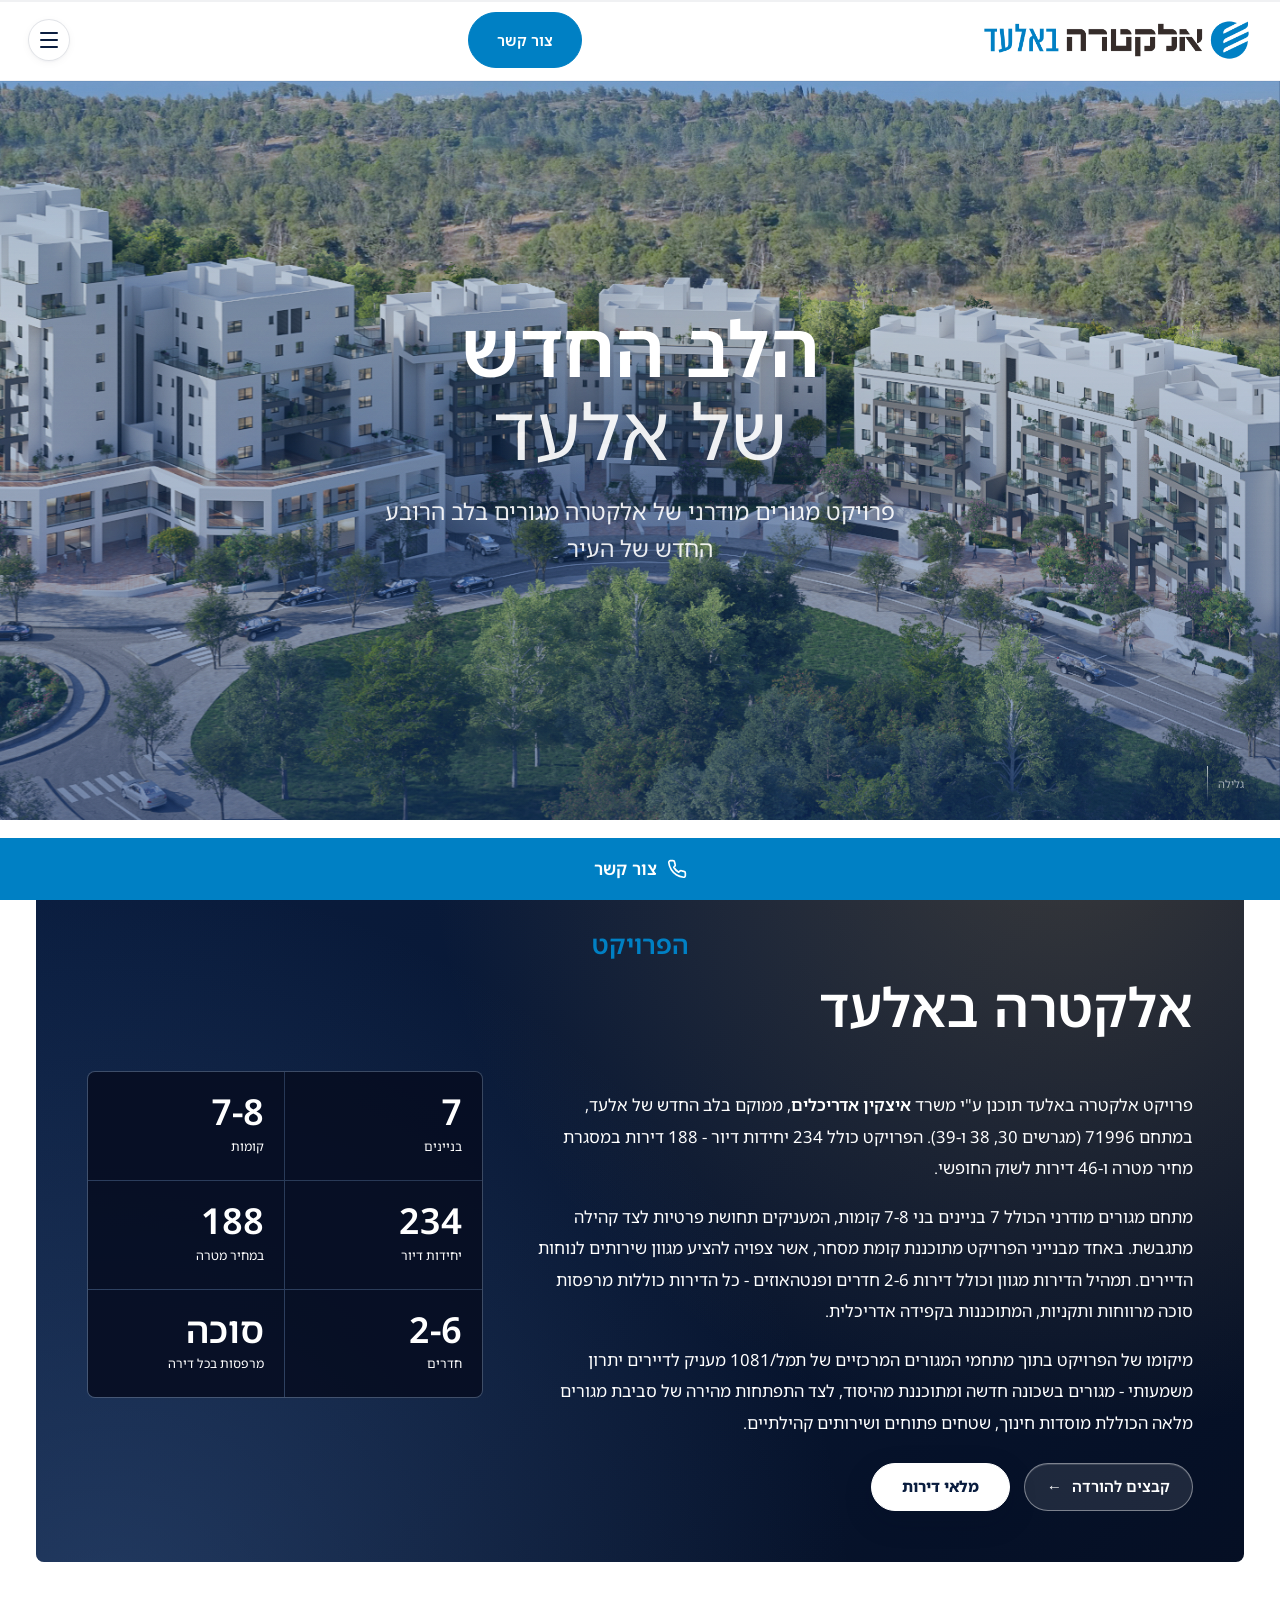
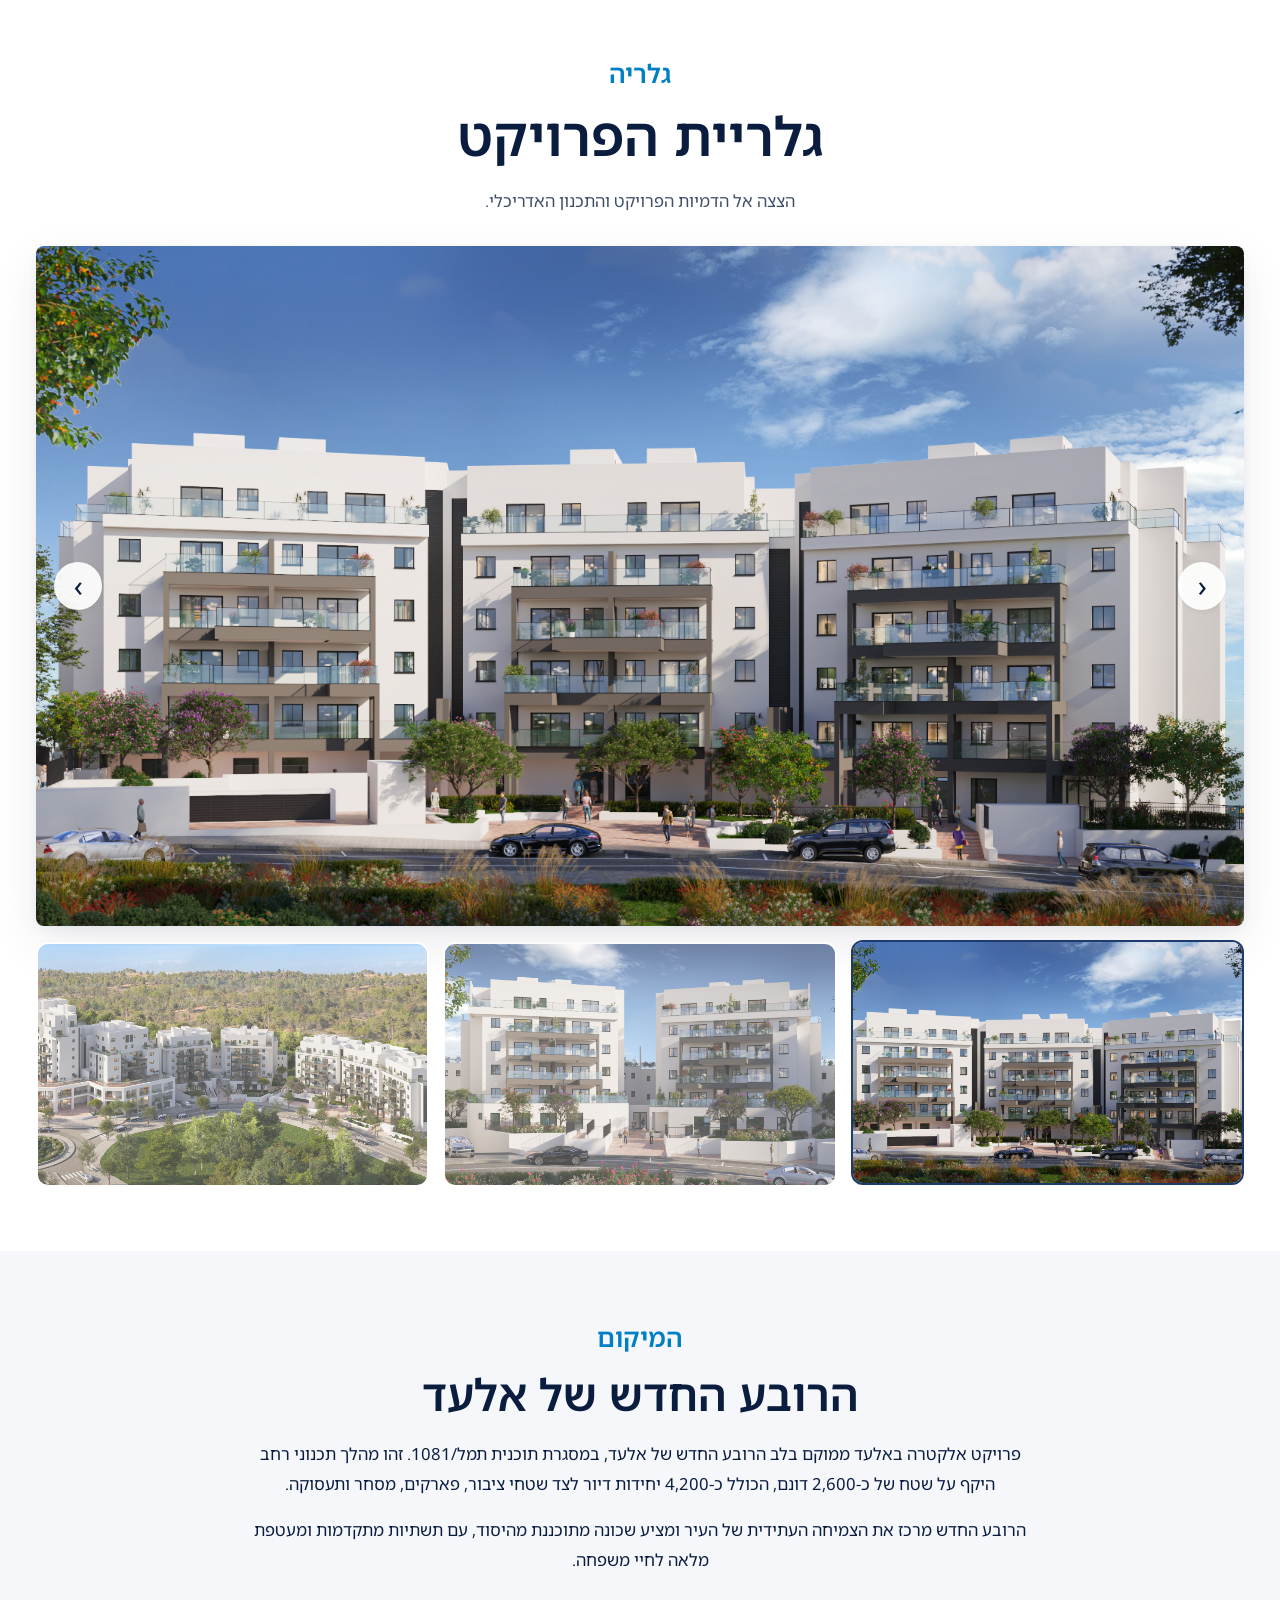
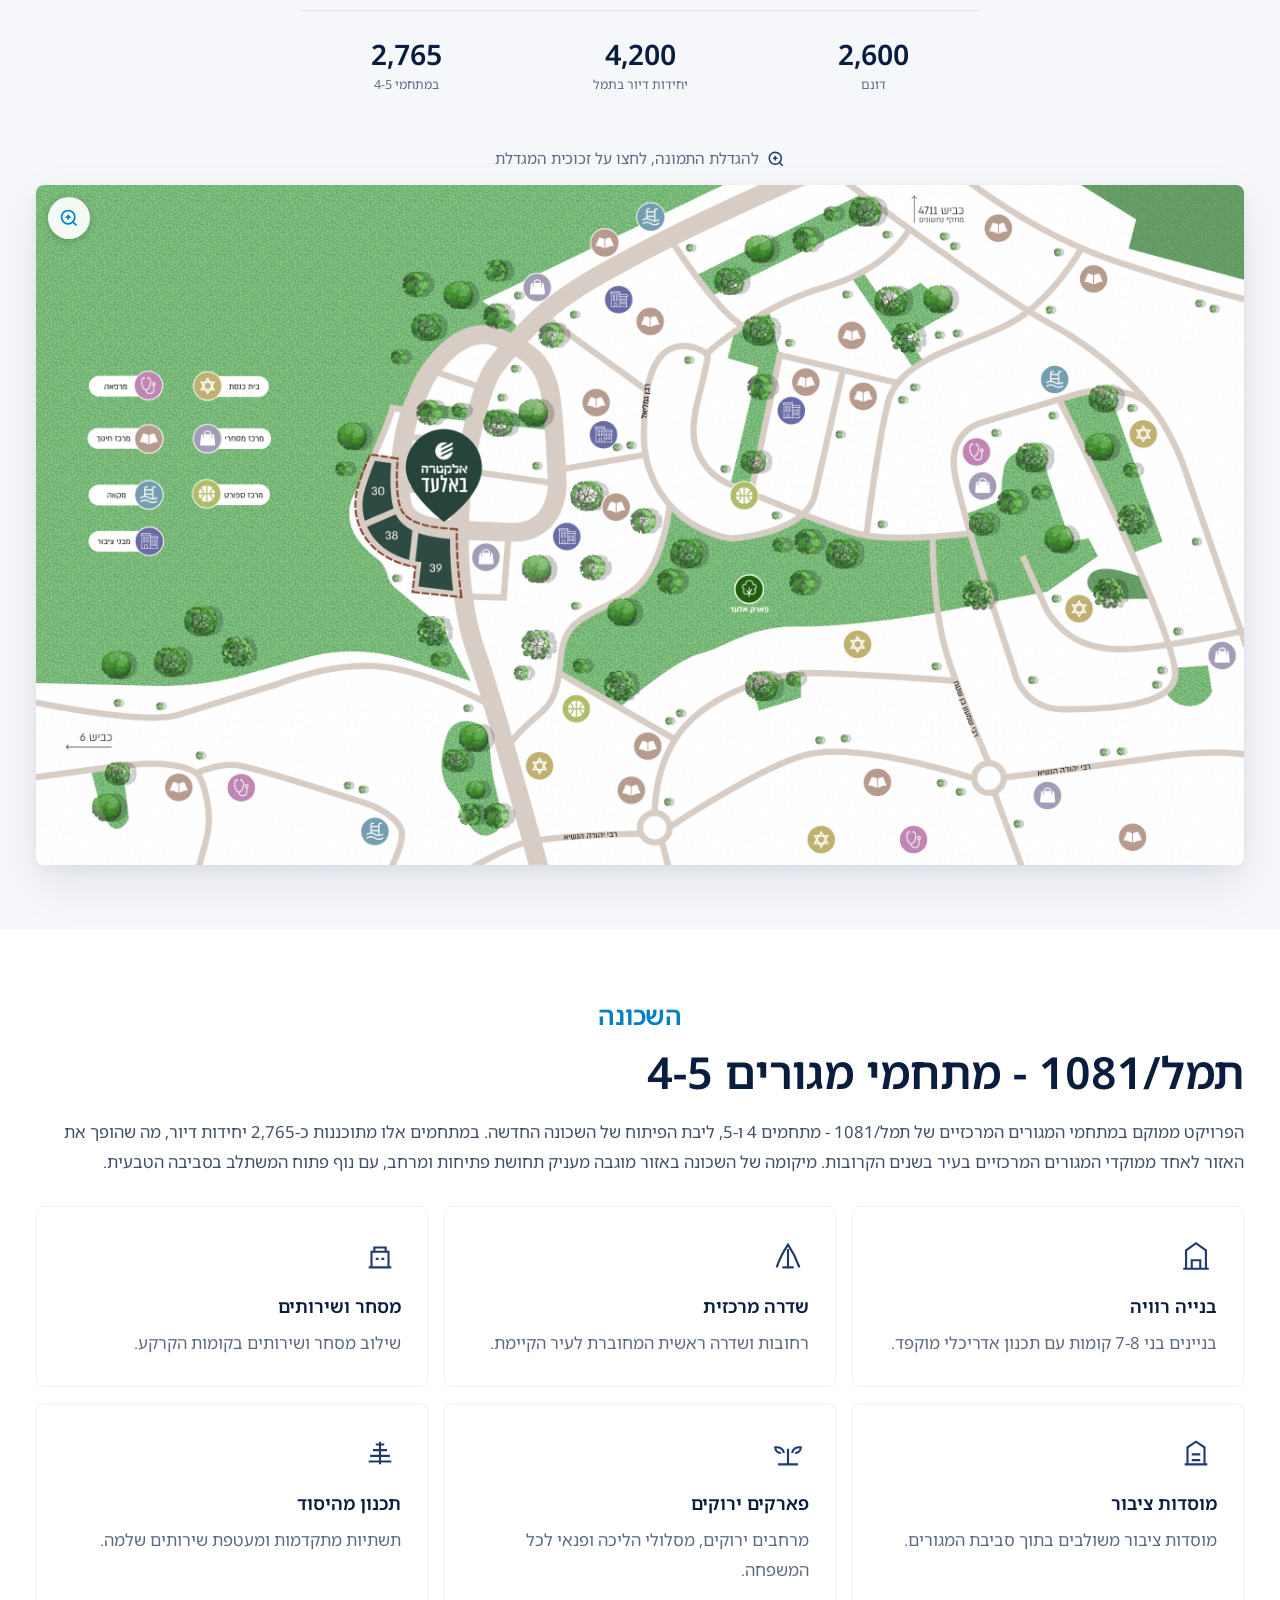
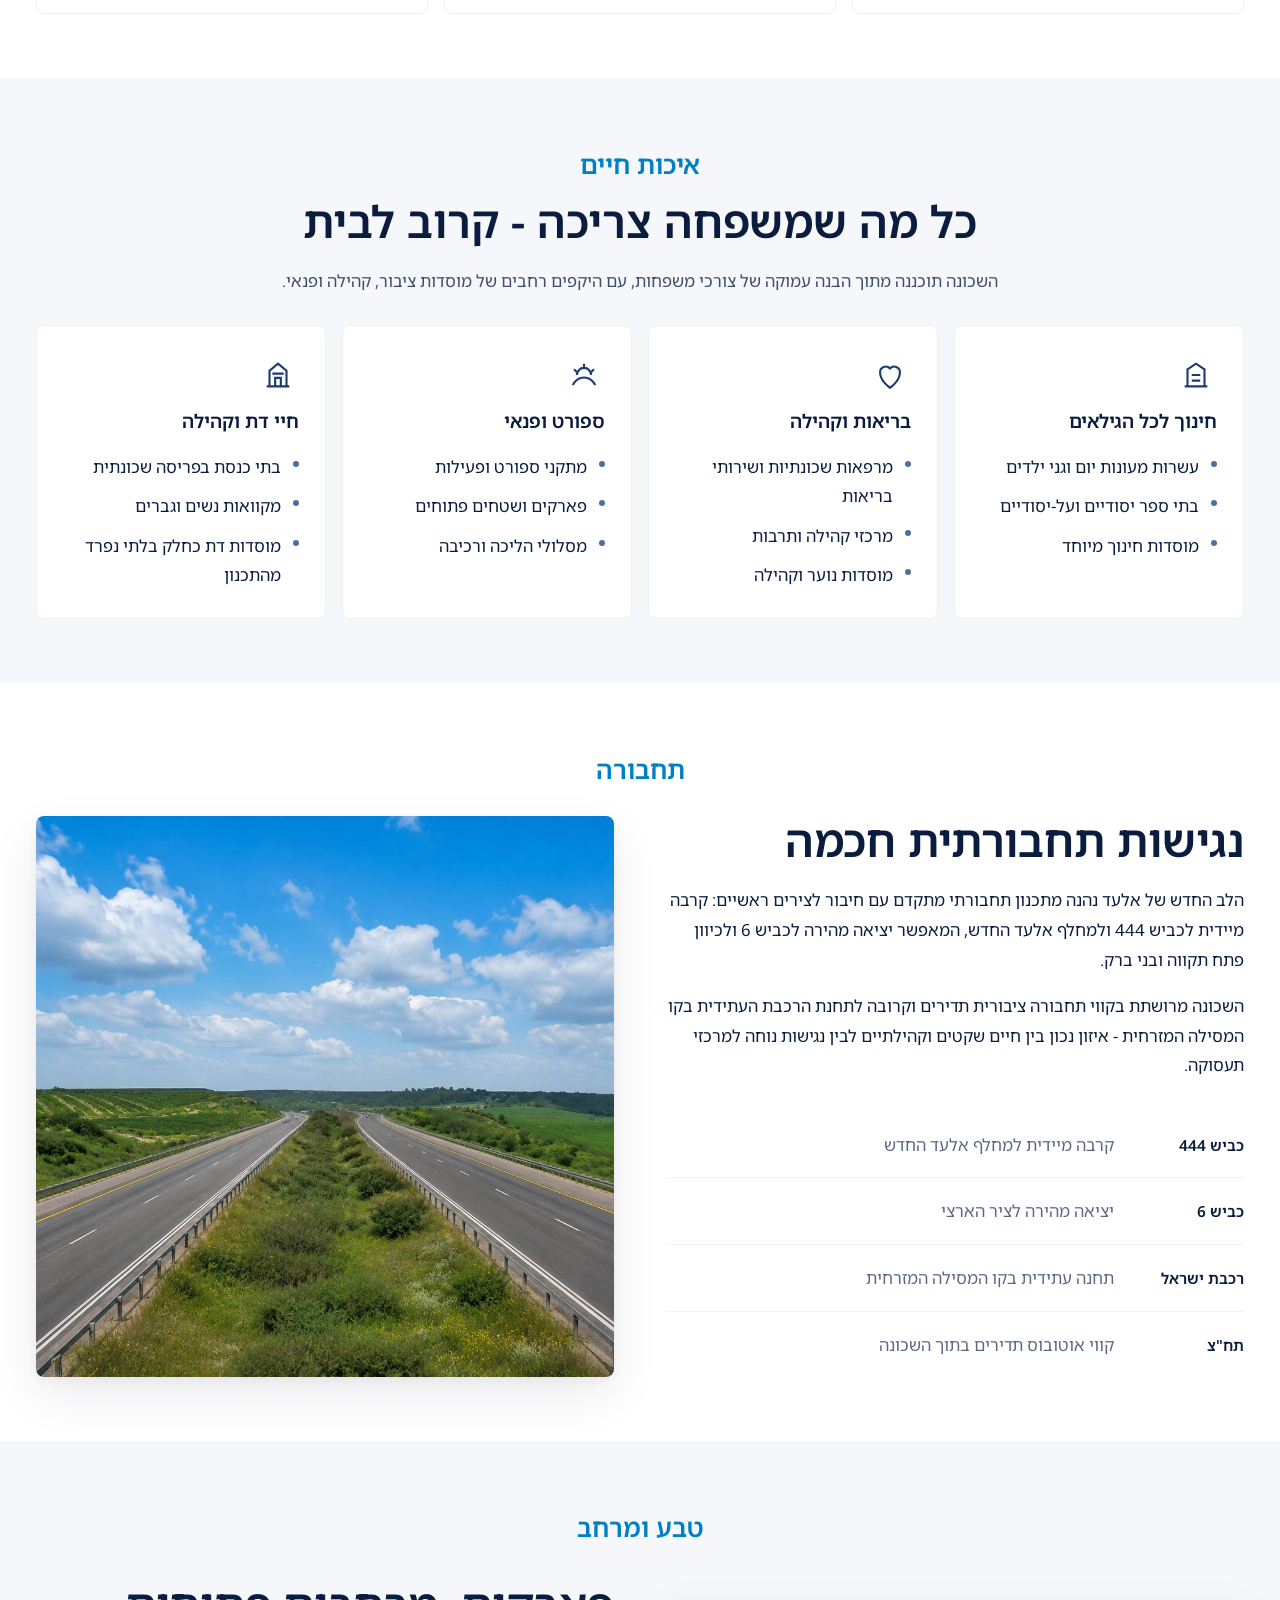
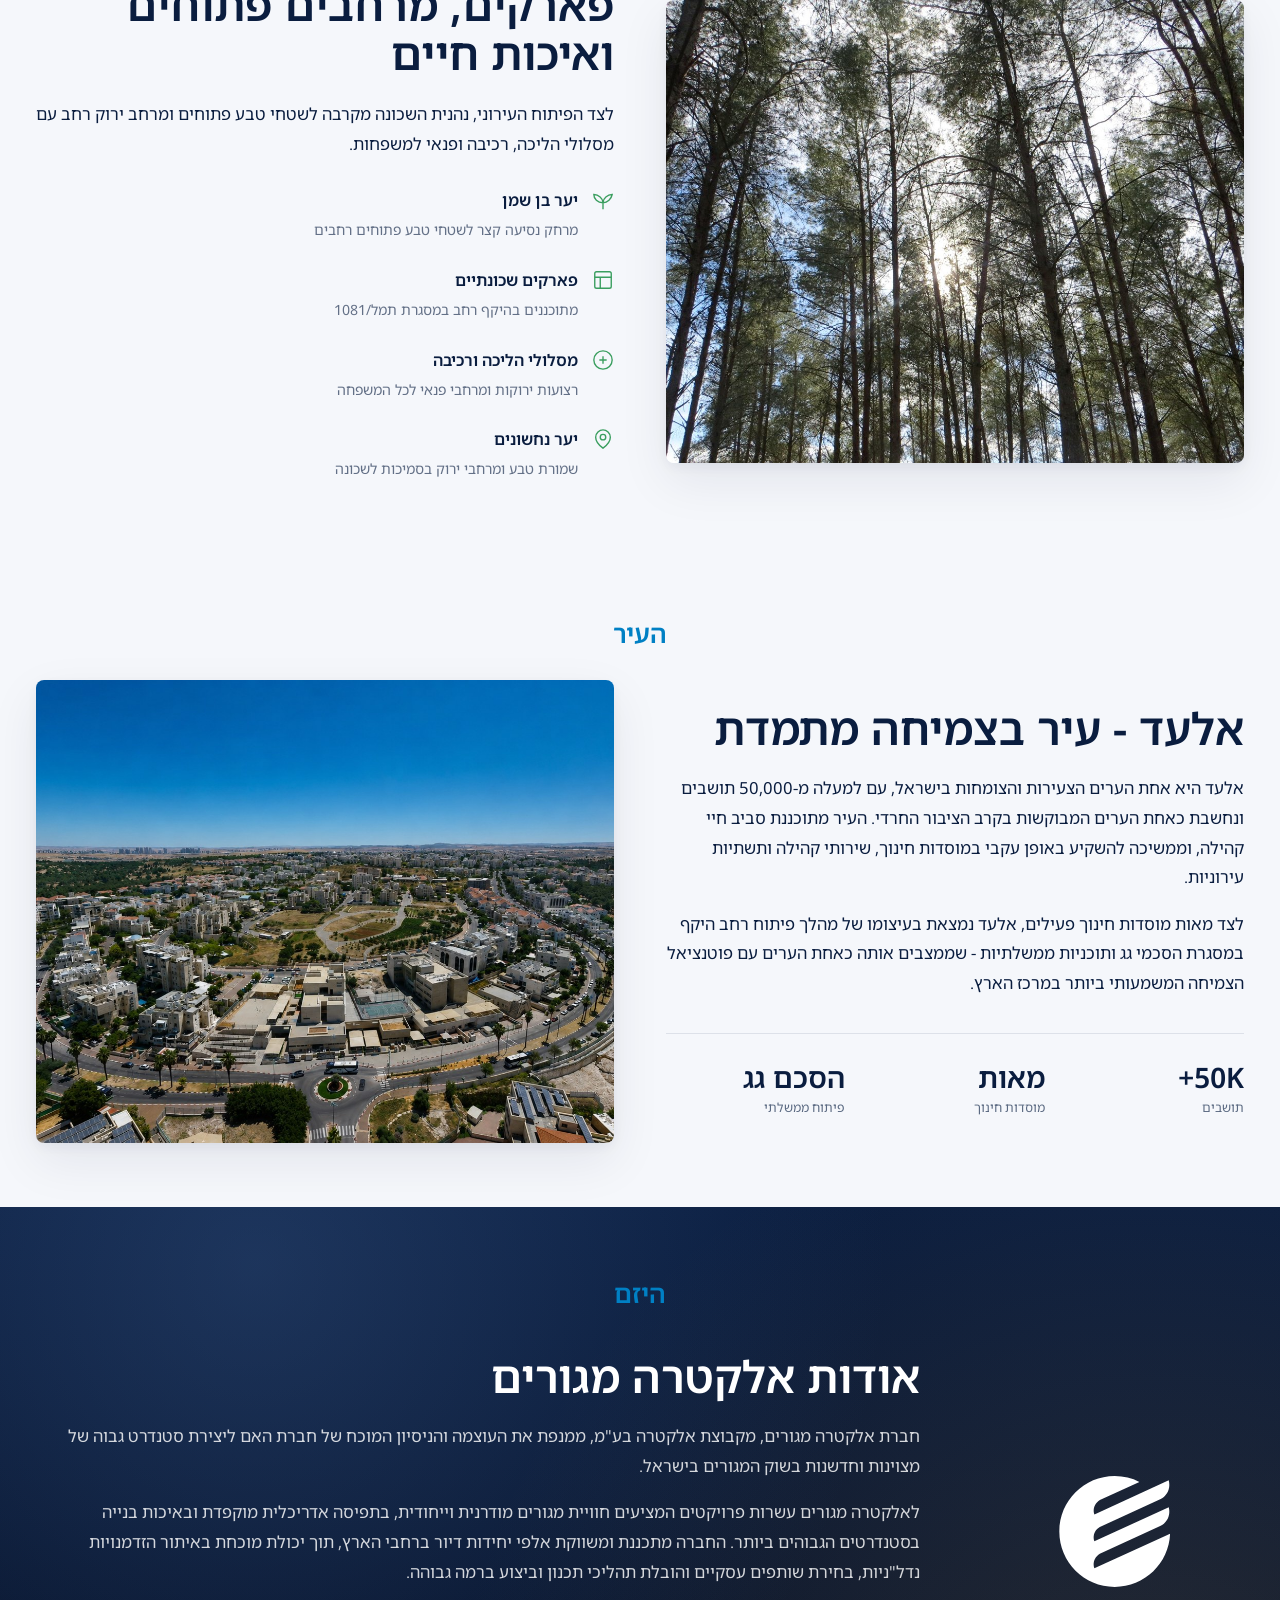
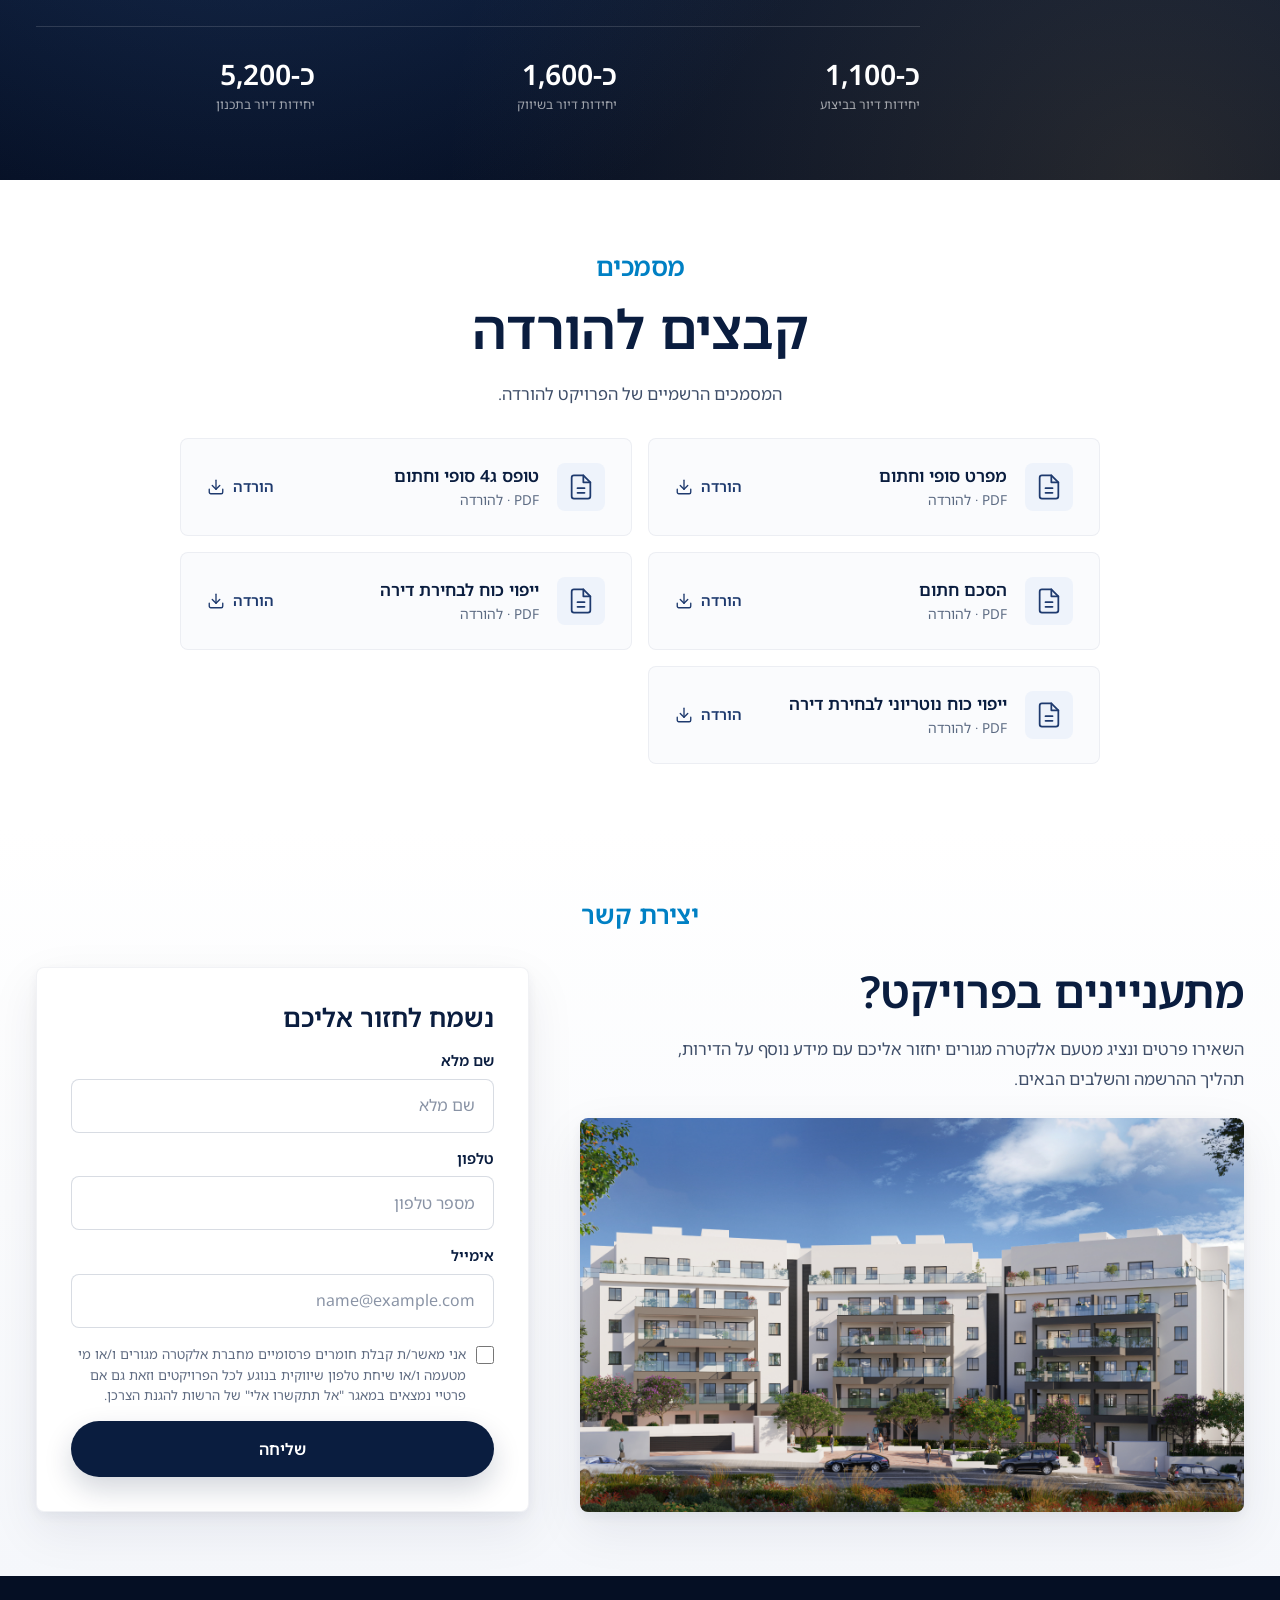
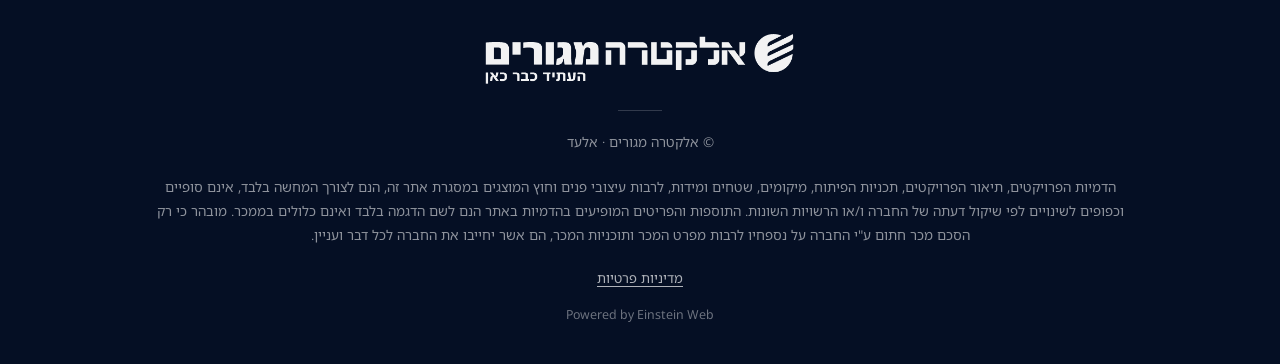
==== wwwroot/index.html @ a617d83d "Wire up contact form to Formspree Submit the contact form via Formspree (AJAX) so visitors stay on t" ====
<!DOCTYPE html>
<html lang="he" dir="rtl">
<head>
  <meta charset="UTF-8">
  <meta name="viewport" content="width=device-width, initial-scale=1.0">
  <title>אלקטרה מגורים · אלעד - הלב החדש של אלעד</title>
  <meta name="description" content="פרויקט אלקטרה מגורים בלב ההתרחבות החדשה של אלעד - מתחמי מגורים 4-5 בתמל/1081. 234 יחידות דיור, מהן 188 במחיר מטרה.">
  <meta name="theme-color" content="#0a1d3f">

  <link rel="icon" type="image/svg+xml" href="assets/logo/electra-favicon.svg">
  <link rel="apple-touch-icon" href="assets/logo/electra-favicon.svg">

  <link rel="preconnect" href="https://fonts.googleapis.com">
  <link rel="preconnect" href="https://fonts.gstatic.com" crossorigin>
  <link href="https://fonts.googleapis.com/css2?family=Noto+Sans+Hebrew:wght@400;600&display=swap" rel="stylesheet">

  <link rel="stylesheet" href="assets/css/style.css">

  <link rel="preload" as="image" href="assets/gallery/elad-view-03.jpg">
  <link rel="preload" as="image" href="assets/gallery/elad-view-02.jpg">
</head>
<body>

  <!-- Top progress bar -->
  <div class="scroll-progress" aria-hidden="true"><span></span></div>

  <!-- Header -->
  <header class="site-header">
    <a href="#top" class="mobile-project-logo-direct" aria-label="אלקטרה באלעד">
      <img src="assets/logo/electra-elad-logo-horizontal.png" alt="אלקטרה באלעד">
    </a>
    <div class="site-header__inner">
      <a href="#top" class="site-header__logo site-header__logo--project" aria-label="אלקטרה באלעד">
        <img src="assets/logo/electra-elad-logo-horizontal.png" alt="אלקטרה באלעד">
      </a>
      <nav class="site-nav" aria-label="ראשי">
        <a href="#project">הפרויקט</a>
        <a href="#gallery">גלריה</a>
        <a href="#location">המיקום</a>
        <a href="#neighborhood">השכונה</a>
        <a href="#family">איכות חיים</a>
        <a href="#transport">נגישות</a>
        <a href="#parks">פארקים</a>
        <a href="#city">העיר</a>
        <a href="#developer">היזם</a>
        <a href="#downloads">קבצים להורדה</a>
      </nav>
      <div class="site-header__actions">
        <a href="#contact" class="site-header__cta btn btn--outline"><span>צור קשר</span></a>
      </div>
      <button class="mobile-nav-toggle" type="button" aria-label="פתיחת תפריט" aria-controls="mobile-nav" aria-expanded="false">
        <span></span>
        <span></span>
        <span></span>
      </button>
    </div>
    <div class="mobile-nav" id="mobile-nav" aria-hidden="true">
      <nav class="mobile-nav__links" aria-label="תפריט מובייל">
        <a href="#project">הפרויקט</a>
        <a href="#gallery">גלריה</a>
        <a href="#location">המיקום</a>
        <a href="#neighborhood">השכונה</a>
        <a href="#family">איכות חיים</a>
        <a href="#transport">נגישות</a>
        <a href="#parks">פארקים</a>
        <a href="#city">העיר</a>
        <a href="#developer">היזם</a>
        <a href="#downloads">קבצים להורדה</a>
      </nav>
    </div>
  </header>

  <!-- Hero -->
  <section class="hero" id="top">
    <div class="hero__slides">
      <div class="hero__slide is-active"><img src="assets/gallery/elad-view-03.jpg" alt="" fetchpriority="high"></div>
    </div>
    <div class="hero__overlay"></div>
    <div class="hero__grain" aria-hidden="true"></div>

    <div class="hero__inner">
      <div class="hero__panel">
        <h1 class="hero__title">
          <span class="hero__title-line">הלב החדש</span>
          <span class="hero__title-line hero__title-line--accent">של אלעד</span>
        </h1>
        <p class="hero__lede">פרויקט מגורים מודרני של אלקטרה מגורים בלב הרובע החדש של העיר</p>
      </div>
    </div>

    <a href="#project" class="hero__scroll" aria-label="גלילה"><span>גלילה</span></a>
  </section>

  <!-- THE PROJECT (lead with the project) -->
  <section class="section section--project" id="project">
    <div class="container">
      <div class="featured reveal">
        <div class="featured__bg" aria-hidden="true"></div>
        <div class="featured__head">
          <span class="eyebrow eyebrow--light">הפרויקט</span>
          <h2 class="heading heading--display">אלקטרה באלעד</h2>
        </div>
        <div class="featured__grid">
          <div class="featured__copy">
            <p class="body-text body-text--lede">פרויקט אלקטרה באלעד תוכנן ע"י משרד <em>איצקין אדריכלים</em>, ממוקם בלב החדש של אלעד, במתחם 71996 (מגרשים 30, 38 ו-39). הפרויקט כולל 234 יחידות דיור - 188 דירות במסגרת מחיר מטרה ו-46 דירות לשוק החופשי.</p>
            <p class="body-text">מתחם מגורים מודרני הכולל 7 בניינים בני 7-8 קומות, המעניקים תחושת פרטיות לצד קהילה מתגבשת. באחד מבנייני הפרויקט מתוכננת קומת מסחר, אשר צפויה להציע מגוון שירותים לנוחות הדיירים. תמהיל הדירות מגוון וכולל דירות 2-6 חדרים ופנטהאוזים - כל הדירות כוללות מרפסות סוכה מרווחות ותקניות, המתוכננות בקפידה אדריכלית.</p>
            <p class="body-text">מיקומו של הפרויקט בתוך מתחמי המגורים המרכזיים של תמל/1081 מעניק לדיירים יתרון משמעותי - מגורים בשכונה חדשה ומתוכננת מהיסוד, לצד התפתחות מהירה של סביבת מגורים מלאה הכוללת מוסדות חינוך, שטחים פתוחים ושירותים קהילתיים.</p>
            <div class="featured-actions">
              <a href="#downloads" class="featured-download-link">
                <span>קבצים להורדה</span>
                <span class="arrow" aria-hidden="true">←</span>
              </a>
              <a href="apartments.html" class="featured-download-link featured-download-link--inventory">
                <span>מלאי דירות</span>
              </a>
            </div>
          </div>
          <ul class="featured-stats">
            <li><span class="num">7</span><span class="label">בניינים</span></li>
            <li><span class="num">7-8</span><span class="label">קומות</span></li>
            <li><span class="num">234</span><span class="label">יחידות דיור</span></li>
            <li><span class="num">188</span><span class="label">במחיר מטרה</span></li>
            <li><span class="num">2-6</span><span class="label">חדרים</span></li>
            <li><span class="num">סוכה</span><span class="label">מרפסות בכל דירה</span></li>
          </ul>
        </div>
      </div>
    </div>
  </section>

  <!-- GALLERY -->
  <section class="section section--paper" id="gallery">
    <div class="container">
      <div class="section-header center reveal">
        <span class="eyebrow">גלריה</span>
        <h2 class="heading heading--display">גלריית הפרויקט</h2>
        <p class="body-text body-text--lede">הצצה אל הדמיות הפרויקט והתכנון האדריכלי.</p>
      </div>
      <div class="gallery-slider reveal reveal-delay-1" aria-label="גלריית תמונות">
        <div class="gallery-slider__stage">
          <button class="gallery-slider__arrow gallery-slider__arrow--prev" type="button" aria-label="התמונה הקודמת">›</button>
          <a class="gallery-slider__main" href="assets/gallery/display/elad-view-01.jpg" aria-label="פתיחת תמונה">
            <img src="assets/gallery/display/elad-view-01.jpg" alt="הדמיית הפרויקט" loading="lazy">
          </a>
          <button class="gallery-slider__arrow gallery-slider__arrow--next" type="button" aria-label="התמונה הבאה">‹</button>
        </div>
        <div class="gallery-thumbs" aria-label="בחירת תמונה">
          <button class="gallery-thumb is-active" type="button" data-full="assets/gallery/display/elad-view-01.jpg" data-alt="הדמיית הפרויקט"><img src="assets/gallery/thumbs/elad-view-01.jpg" alt=""></button>
          <button class="gallery-thumb" type="button" data-full="assets/gallery/display/elad-view-02.jpg" data-alt="הדמיית הפרויקט"><img src="assets/gallery/thumbs/elad-view-02.jpg" alt=""></button>
          <button class="gallery-thumb" type="button" data-full="assets/gallery/display/elad-view-03.jpg" data-alt="הדמיית הפרויקט"><img src="assets/gallery/thumbs/elad-view-03.jpg" alt=""></button>
        </div>
      </div>
    </div>
  </section>

  <!-- THE NEW HEART (location) -->
  <section class="section section--tinted" id="location">
    <div class="container">
      <div class="location-intro reveal">
        <span class="eyebrow">המיקום</span>
        <h2 class="heading">הרובע החדש של אלעד</h2>
        <p class="body-text">פרויקט אלקטרה באלעד ממוקם בלב הרובע החדש של אלעד, במסגרת תוכנית תמל/1081. זהו מהלך תכנוני רחב היקף על שטח של כ-2,600 דונם, הכולל כ-4,200 יחידות דיור לצד שטחי ציבור, פארקים, מסחר ותעסוקה.</p>
        <p class="body-text">הרובע החדש מרכז את הצמיחה העתידית של העיר ומציע שכונה מתוכננת מהיסוד, עם תשתיות מתקדמות ומעטפת מלאה לחיי משפחה.</p>
        <ul class="metric-list metric-list--center">
          <li><strong>2,600</strong><span>דונם</span></li>
          <li><strong>4,200</strong><span>יחידות דיור בתמל</span></li>
          <li><strong>2,765</strong><span>במתחמי 4-5</span></li>
        </ul>
      </div>
      <p class="map-note reveal reveal-delay-1">
        <svg viewBox="0 0 24 24" fill="none" stroke="currentColor" stroke-width="2" aria-hidden="true"><circle cx="11" cy="11" r="8"/><path d="m21 21-4.35-4.35"/><path d="M11 8v6M8 11h6"/></svg>
        להגדלת התמונה, לחצו על זכוכית המגדלת
      </p>
      <div class="location-map reveal reveal-delay-1">
        <button class="map-zoom-btn" onclick="document.getElementById('map-modal').showModal()" aria-label="הגדל מפה">
          <svg viewBox="0 0 24 24" fill="none" stroke="currentColor" stroke-width="2"><circle cx="11" cy="11" r="8"/><path d="m21 21-4.35-4.35"/><path d="M11 8v6M8 11h6"/></svg>
        </button>
        <img src="assets/context/elad-map.png" alt="מפת סביבת פרויקט אלקטרה באלעד" loading="lazy">
      </div>
      <dialog id="map-modal" class="map-modal">
        <button class="map-modal__close" onclick="document.getElementById('map-modal').close()" aria-label="סגור">&times;</button>
        <img src="assets/context/elad-map.png" alt="מפת סביבת פרויקט אלקטרה באלעד">
      </dialog>
    </div>
  </section>

  <!-- ABOUT THE NEIGHBORHOOD -->
  <section class="section section--paper" id="neighborhood">
    <div class="container">
      <div class="section-header section-header--wide reveal">
        <span class="eyebrow">השכונה</span>
        <h2 class="heading">תמל/1081 - מתחמי מגורים 4-5</h2>
        <p class="body-text body-text--lede">הפרויקט ממוקם במתחמי המגורים המרכזיים של תמל/1081 - מתחמים 4 ו-5, ליבת הפיתוח של השכונה החדשה. במתחמים אלו מתוכננות כ-2,765 יחידות דיור, מה שהופך את האזור לאחד ממוקדי המגורים המרכזיים בעיר בשנים הקרובות. מיקומה של השכונה באזור מוגבה מעניק תחושת פתיחות ומרחב, עם נוף פתוח המשתלב בסביבה הטבעית.</p>
      </div>
      <ul class="feature-grid reveal reveal-delay-1">
        <li>
          <span class="feature-grid__icon" aria-hidden="true">
            <svg viewBox="0 0 24 24" fill="none" stroke="currentColor" stroke-width="1.5"><path d="M3 21h18M5 21V8l7-5 7 5v13M9 21v-6h6v6"/></svg>
          </span>
          <h3>בנייה רוויה</h3>
          <p>בניינים בני 7-8 קומות עם תכנון אדריכלי מוקפד.</p>
        </li>
        <li>
          <span class="feature-grid__icon" aria-hidden="true">
            <svg viewBox="0 0 24 24" fill="none" stroke="currentColor" stroke-width="1.5"><path d="M4 20c2-6 4-10 8-16 4 6 6 10 8 16M8 20h8M12 7v13"/></svg>
          </span>
          <h3>שדרה מרכזית</h3>
          <p>רחובות ושדרה ראשית המחוברת לעיר הקיימת.</p>
        </li>
        <li>
          <span class="feature-grid__icon" aria-hidden="true">
            <svg viewBox="0 0 24 24" fill="none" stroke="currentColor" stroke-width="1.5"><path d="M4 20h16M6 20V9h12v11M8 9V6h8v3M9 14h2M13 14h2"/></svg>
          </span>
          <h3>מסחר ושירותים</h3>
          <p>שילוב מסחר ושירותים בקומות הקרקע.</p>
        </li>
        <li>
          <span class="feature-grid__icon" aria-hidden="true">
            <svg viewBox="0 0 24 24" fill="none" stroke="currentColor" stroke-width="1.5"><path d="M4 20h16M6 20V8l6-4 6 4v12M9 13h6M9 17h6"/></svg>
          </span>
          <h3>מוסדות ציבור</h3>
          <p>מוסדות ציבור משולבים בתוך סביבת המגורים.</p>
        </li>
        <li>
          <span class="feature-grid__icon" aria-hidden="true">
            <svg viewBox="0 0 24 24" fill="none" stroke="currentColor" stroke-width="1.5"><path d="M12 20V9M7 12c-2.5 0-4-1.8-4-4 3.5-.3 6 1.2 6 4M17 12c2.5 0 4-1.8 4-4-3.5-.3-6 1.2-6 4M5 20h14"/></svg>
          </span>
          <h3>פארקים ירוקים</h3>
          <p>מרחבים ירוקים, מסלולי הליכה ופנאי לכל המשפחה.</p>
        </li>
        <li>
          <span class="feature-grid__icon" aria-hidden="true">
            <svg viewBox="0 0 24 24" fill="none" stroke="currentColor" stroke-width="1.5"><path d="M4 18h16M5 14h14M7 10h10M9 6h6M12 4v16"/></svg>
          </span>
          <h3>תכנון מהיסוד</h3>
          <p>תשתיות מתקדמות ומעטפת שירותים שלמה.</p>
        </li>
      </ul>
    </div>
  </section>

  <!-- FAMILY SERVICES -->
  <section class="section section--tinted" id="family">
    <div class="container">
      <div class="section-header center reveal">
        <span class="eyebrow">איכות חיים</span>
        <h2 class="heading">כל מה שמשפחה צריכה - קרוב לבית</h2>
        <p class="body-text body-text--lede">השכונה תוכננה מתוך הבנה עמוקה של צורכי משפחות, עם היקפים רחבים של מוסדות ציבור, קהילה ופנאי.</p>
      </div>
      <div class="services reveal reveal-delay-1">
        <div class="service-card">
          <span class="service-card__icon" aria-hidden="true">
            <svg viewBox="0 0 24 24" fill="none" stroke="currentColor" stroke-width="1.5"><path d="M4 20h16M6 20V8l6-4 6 4v12M9 12h6M9 16h6"/></svg>
          </span>
          <h3>חינוך לכל הגילאים</h3>
          <ul>
            <li>עשרות מעונות יום וגני ילדים</li>
            <li>בתי ספר יסודיים ועל-יסודיים</li>
            <li>מוסדות חינוך מיוחד</li>
          </ul>
        </div>
        <div class="service-card">
          <span class="service-card__icon" aria-hidden="true">
            <svg viewBox="0 0 24 24" fill="none" stroke="currentColor" stroke-width="1.5"><path d="M12 21s7-4.5 7-11a4 4 0 0 0-7-2.6A4 4 0 0 0 5 10c0 6.5 7 11 7 11Z"/></svg>
          </span>
          <h3>בריאות וקהילה</h3>
          <ul>
            <li>מרפאות שכונתיות ושירותי בריאות</li>
            <li>מרכזי קהילה ותרבות</li>
            <li>מוסדות נוער וקהילה</li>
          </ul>
        </div>
        <div class="service-card">
          <span class="service-card__icon" aria-hidden="true">
            <svg viewBox="0 0 24 24" fill="none" stroke="currentColor" stroke-width="1.5"><path d="M4 19c4-7 12-7 16 0M7 12a5 5 0 0 1 10 0M12 4v3M5 8l2 2M19 8l-2 2"/></svg>
          </span>
          <h3>ספורט ופנאי</h3>
          <ul>
            <li>מתקני ספורט ופעילות</li>
            <li>פארקים ושטחים פתוחים</li>
            <li>מסלולי הליכה ורכיבה</li>
          </ul>
        </div>
        <div class="service-card">
          <span class="service-card__icon" aria-hidden="true">
            <svg viewBox="0 0 24 24" fill="none" stroke="currentColor" stroke-width="1.5"><path d="M4 20h16M6 20V9l6-5 6 5v11M10 20v-6h4v6M8 11h8"/></svg>
          </span>
          <h3>חיי דת וקהילה</h3>
          <ul>
            <li>בתי כנסת בפריסה שכונתית</li>
            <li>מקוואות נשים וגברים</li>
            <li>מוסדות דת כחלק בלתי נפרד מהתכנון</li>
          </ul>
        </div>
      </div>
    </div>
  </section>

  <!-- TRANSPORTATION -->
  <section class="section section--paper" id="transport">
    <div class="container">
      <div class="section-header center reveal">
        <span class="eyebrow">תחבורה</span>
      </div>
      <div class="split split--transport">
        <div class="split__text reveal">
          <h2 class="heading">נגישות תחבורתית חכמה</h2>
          <p class="body-text">הלב החדש של אלעד נהנה מתכנון תחבורתי מתקדם עם חיבור לצירים ראשיים: קרבה מיידית לכביש 444 ולמחלף אלעד החדש, המאפשר יציאה מהירה לכביש 6 ולכיוון פתח תקווה ובני ברק.</p>
          <p class="body-text">השכונה מרושתת בקווי תחבורה ציבורית תדירים וקרובה לתחנת הרכבת העתידית בקו המסילה המזרחית - איזון נכון בין חיים שקטים וקהילתיים לבין נגישות נוחה למרכזי תעסוקה.</p>
          <ul class="transport-list">
            <li>
              <span class="transport-list__tag">כביש 444</span>
              <span class="transport-list__desc">קרבה מיידית למחלף אלעד החדש</span>
            </li>
            <li>
              <span class="transport-list__tag">כביש 6</span>
              <span class="transport-list__desc">יציאה מהירה לציר הארצי</span>
            </li>
            <li>
              <span class="transport-list__tag">רכבת ישראל</span>
              <span class="transport-list__desc">תחנה עתידית בקו המסילה המזרחית</span>
            </li>
            <li>
              <span class="transport-list__tag">תח"צ</span>
              <span class="transport-list__desc">קווי אוטובוס תדירים בתוך השכונה</span>
            </li>
          </ul>
        </div>
        <div class="split__media split__media--wide reveal reveal-delay-1">
          <img src="assets/context/route-444-near-elad.jpg" alt="כביש 444 בסביבת אלעד" loading="lazy">
        </div>
      </div>
    </div>
  </section>

  <!-- PARKS -->
  <section class="section section--tinted" id="parks">
    <div class="container">
      <div class="section-header center reveal">
        <span class="eyebrow">טבע ומרחב</span>
      </div>
      <div class="split split--parks">
        <div class="split__media split__media--wide reveal">
          <img src="assets/context/ben-shemen-forest.jpg" alt="יער בן שמן" loading="lazy">
        </div>
        <div class="split__text reveal reveal-delay-1">
          <h2 class="heading">פארקים, מרחבים פתוחים ואיכות חיים</h2>
          <p class="body-text">לצד הפיתוח העירוני, נהנית השכונה מקרבה לשטחי טבע פתוחים ומרחב ירוק רחב עם מסלולי הליכה, רכיבה ופנאי למשפחות.</p>
          <ul class="nature-list">
            <li>
              <svg viewBox="0 0 24 24" fill="none" stroke="currentColor" stroke-width="1.5"><path d="M12 22v-7m0 0C12 10 7 6 2 6c0 5 4 9 10 9zm0 0c0-5 5-9 10-9-1 5-5 9-10 9z"/></svg>
              <div><strong>יער בן שמן</strong><span>מרחק נסיעה קצר לשטחי טבע פתוחים רחבים</span></div>
            </li>
            <li>
              <svg viewBox="0 0 24 24" fill="none" stroke="currentColor" stroke-width="1.5"><rect x="3" y="3" width="18" height="18" rx="2"/><path d="M3 9h18M9 21V9"/></svg>
              <div><strong>פארקים שכונתיים</strong><span>מתוכננים בהיקף רחב במסגרת תמל/1081</span></div>
            </li>
            <li>
              <svg viewBox="0 0 24 24" fill="none" stroke="currentColor" stroke-width="1.5"><circle cx="12" cy="12" r="10"/><path d="M8 12h8M12 8v8"/></svg>
              <div><strong>מסלולי הליכה ורכיבה</strong><span>רצועות ירוקות ומרחבי פנאי לכל המשפחה</span></div>
            </li>
            <li>
              <svg viewBox="0 0 24 24" fill="none" stroke="currentColor" stroke-width="1.5"><path d="M12 2C8 2 4 5.5 4 10c0 6 8 12 8 12s8-6 8-12c0-4.5-4-8-8-8z"/><circle cx="12" cy="10" r="3"/></svg>
              <div><strong>יער נחשונים</strong><span>שמורת טבע ומרחבי ירוק בסמיכות לשכונה</span></div>
            </li>
          </ul>
        </div>
      </div>
    </div>
  </section>

  <!-- THE CITY (broader context) -->
  <section class="section section--tinted" id="city">
    <div class="container">
      <div class="section-header center reveal">
        <span class="eyebrow">העיר</span>
      </div>
      <div class="split">
        <div class="split__text reveal">
          <h2 class="heading">אלעד - עיר בצמיחה מתמדת</h2>
          <p class="body-text">אלעד היא אחת הערים הצעירות והצומחות בישראל, עם למעלה מ-50,000 תושבים ונחשבת כאחת הערים המבוקשות בקרב הציבור החרדי. העיר מתוכננת סביב חיי קהילה, וממשיכה להשקיע באופן עקבי במוסדות חינוך, שירותי קהילה ותשתיות עירוניות.</p>
          <p class="body-text">לצד מאות מוסדות חינוך פעילים, אלעד נמצאת בעיצומו של מהלך פיתוח רחב היקף במסגרת הסכמי גג ותוכניות ממשלתיות - שממצבים אותה כאחת הערים עם פוטנציאל הצמיחה המשמעותי ביותר במרכז הארץ.</p>
          <ul class="metric-list">
            <li><strong>50K+</strong><span>תושבים</span></li>
            <li><strong>מאות</strong><span>מוסדות חינוך</span></li>
            <li><strong>הסכם גג</strong><span>פיתוח ממשלתי</span></li>
          </ul>
        </div>
        <div class="split__media split__media--wide reveal reveal-delay-1">
          <img src="assets/context/elad-city-view.jpg" alt="מבט עירוני על אלעד" loading="lazy">
        </div>
      </div>
    </div>
  </section>

  <!-- ABOUT THE COMPANY -->
  <section class="section section--company" id="developer">
    <div class="container">
      <div class="section-header center reveal">
        <span class="eyebrow eyebrow--light">היזם</span>
      </div>
      <div class="company reveal">
        <div class="company__logo">
          <img src="assets/logo/electra-logo.svg" alt="אלקטרה">
        </div>
        <div class="company__copy">
          <h2 class="heading heading--light">אודות אלקטרה מגורים</h2>
          <p class="body-text body-text--light">חברת אלקטרה מגורים, מקבוצת אלקטרה בע"מ, ממנפת את העוצמה והניסיון המוכח של חברת האם ליצירת סטנדרט גבוה של מצוינות וחדשנות בשוק המגורים בישראל.</p>
          <p class="body-text body-text--light">לאלקטרה מגורים עשרות פרויקטים המציעים חוויית מגורים מודרנית וייחודית, בתפיסה אדריכלית מוקפדת ובאיכות בנייה בסטנדרטים הגבוהים ביותר. החברה מתכננת ומשווקת אלפי יחידות דיור ברחבי הארץ, תוך יכולת מוכחת באיתור הזדמנויות נדל"ניות, בחירת שותפים עסקיים והובלת תהליכי תכנון וביצוע ברמה גבוהה.</p>
          <ul class="company-stats">
            <li><strong>כ-1,100</strong><span>יחידות דיור בביצוע</span></li>
            <li><strong>כ-1,600</strong><span>יחידות דיור בשיווק</span></li>
            <li><strong>כ-5,200</strong><span>יחידות דיור בתכנון</span></li>
          </ul>
        </div>
      </div>
    </div>
  </section>

  <!-- DOWNLOADS -->
  <section class="section section--downloads" id="downloads">
    <div class="container">
      <div class="section-header center reveal">
        <span class="eyebrow">מסמכים</span>
        <h2 class="heading heading--display">קבצים להורדה</h2>
        <p class="body-text body-text--lede">המסמכים הרשמיים של הפרויקט להורדה.</p>
      </div>
      <div class="downloads reveal reveal-delay-1">
        <a class="download-card" href="assets/downloads/מפרט סופי וחתום.pdf" download target="_blank" rel="noopener">
          <span class="download-card__icon" aria-hidden="true">
            <svg width="28" height="28" viewBox="0 0 24 24" fill="none" stroke="currentColor" stroke-width="1.5" stroke-linecap="round" stroke-linejoin="round">
              <path d="M14 2H6a2 2 0 0 0-2 2v16a2 2 0 0 0 2 2h12a2 2 0 0 0 2-2V8z"/>
              <polyline points="14 2 14 8 20 8"/>
              <line x1="9" y1="13" x2="15" y2="13"/>
              <line x1="9" y1="17" x2="15" y2="17"/>
            </svg>
          </span>
          <span class="download-card__body">
            <span class="download-card__title">מפרט סופי וחתום</span>
            <span class="download-card__meta">PDF · להורדה</span>
          </span>
          <span class="download-card__action">
            <span>הורדה</span>
            <svg width="18" height="18" viewBox="0 0 24 24" fill="none" stroke="currentColor" stroke-width="1.8" stroke-linecap="round" stroke-linejoin="round">
              <path d="M21 15v4a2 2 0 0 1-2 2H5a2 2 0 0 1-2-2v-4"/>
              <polyline points="7 10 12 15 17 10"/>
              <line x1="12" y1="15" x2="12" y2="3"/>
            </svg>
          </span>
        </a>
        <a class="download-card" href="assets/downloads/ג4 סופי וחתום.pdf" download target="_blank" rel="noopener">
          <span class="download-card__icon" aria-hidden="true">
            <svg width="28" height="28" viewBox="0 0 24 24" fill="none" stroke="currentColor" stroke-width="1.5" stroke-linecap="round" stroke-linejoin="round">
              <path d="M14 2H6a2 2 0 0 0-2 2v16a2 2 0 0 0 2 2h12a2 2 0 0 0 2-2V8z"/>
              <polyline points="14 2 14 8 20 8"/>
              <line x1="9" y1="13" x2="15" y2="13"/>
              <line x1="9" y1="17" x2="15" y2="17"/>
            </svg>
          </span>
          <span class="download-card__body">
            <span class="download-card__title">טופס ג4 סופי וחתום</span>
            <span class="download-card__meta">PDF · להורדה</span>
          </span>
          <span class="download-card__action">
            <span>הורדה</span>
            <svg width="18" height="18" viewBox="0 0 24 24" fill="none" stroke="currentColor" stroke-width="1.8" stroke-linecap="round" stroke-linejoin="round">
              <path d="M21 15v4a2 2 0 0 1-2 2H5a2 2 0 0 1-2-2v-4"/>
              <polyline points="7 10 12 15 17 10"/>
              <line x1="12" y1="15" x2="12" y2="3"/>
            </svg>
          </span>
        </a>
        <a class="download-card" href="assets/downloads/אלקטרה 2416 - הסכם חתום.pdf" download target="_blank" rel="noopener">
          <span class="download-card__icon" aria-hidden="true">
            <svg width="28" height="28" viewBox="0 0 24 24" fill="none" stroke="currentColor" stroke-width="1.5" stroke-linecap="round" stroke-linejoin="round">
              <path d="M14 2H6a2 2 0 0 0-2 2v16a2 2 0 0 0 2 2h12a2 2 0 0 0 2-2V8z"/>
              <polyline points="14 2 14 8 20 8"/>
              <line x1="9" y1="13" x2="15" y2="13"/>
              <line x1="9" y1="17" x2="15" y2="17"/>
            </svg>
          </span>
          <span class="download-card__body">
            <span class="download-card__title">הסכם חתום</span>
            <span class="download-card__meta">PDF · להורדה</span>
          </span>
          <span class="download-card__action">
            <span>הורדה</span>
            <svg width="18" height="18" viewBox="0 0 24 24" fill="none" stroke="currentColor" stroke-width="1.8" stroke-linecap="round" stroke-linejoin="round">
              <path d="M21 15v4a2 2 0 0 1-2 2H5a2 2 0 0 1-2-2v-4"/>
              <polyline points="7 10 12 15 17 10"/>
              <line x1="12" y1="15" x2="12" y2="3"/>
            </svg>
          </span>
        </a>
        <a class="download-card" href="assets/downloads/ייפוי כוח לבחירת דירה.pdf" download target="_blank" rel="noopener">
          <span class="download-card__icon" aria-hidden="true">
            <svg width="28" height="28" viewBox="0 0 24 24" fill="none" stroke="currentColor" stroke-width="1.5" stroke-linecap="round" stroke-linejoin="round">
              <path d="M14 2H6a2 2 0 0 0-2 2v16a2 2 0 0 0 2 2h12a2 2 0 0 0 2-2V8z"/>
              <polyline points="14 2 14 8 20 8"/>
              <line x1="9" y1="13" x2="15" y2="13"/>
              <line x1="9" y1="17" x2="15" y2="17"/>
            </svg>
          </span>
          <span class="download-card__body">
            <span class="download-card__title">ייפוי כוח לבחירת דירה</span>
            <span class="download-card__meta">PDF · להורדה</span>
          </span>
          <span class="download-card__action">
            <span>הורדה</span>
            <svg width="18" height="18" viewBox="0 0 24 24" fill="none" stroke="currentColor" stroke-width="1.8" stroke-linecap="round" stroke-linejoin="round">
              <path d="M21 15v4a2 2 0 0 1-2 2H5a2 2 0 0 1-2-2v-4"/>
              <polyline points="7 10 12 15 17 10"/>
              <line x1="12" y1="15" x2="12" y2="3"/>
            </svg>
          </span>
        </a>
        <a class="download-card" href="assets/downloads/יפוי כוח נוטריוני לבחירת דירה.pdf" download target="_blank" rel="noopener">
          <span class="download-card__icon" aria-hidden="true">
            <svg width="28" height="28" viewBox="0 0 24 24" fill="none" stroke="currentColor" stroke-width="1.5" stroke-linecap="round" stroke-linejoin="round">
              <path d="M14 2H6a2 2 0 0 0-2 2v16a2 2 0 0 0 2 2h12a2 2 0 0 0 2-2V8z"/>
              <polyline points="14 2 14 8 20 8"/>
              <line x1="9" y1="13" x2="15" y2="13"/>
              <line x1="9" y1="17" x2="15" y2="17"/>
            </svg>
          </span>
          <span class="download-card__body">
            <span class="download-card__title">ייפוי כוח נוטריוני לבחירת דירה</span>
            <span class="download-card__meta">PDF · להורדה</span>
          </span>
          <span class="download-card__action">
            <span>הורדה</span>
            <svg width="18" height="18" viewBox="0 0 24 24" fill="none" stroke="currentColor" stroke-width="1.8" stroke-linecap="round" stroke-linejoin="round">
              <path d="M21 15v4a2 2 0 0 1-2 2H5a2 2 0 0 1-2-2v-4"/>
              <polyline points="7 10 12 15 17 10"/>
              <line x1="12" y1="15" x2="12" y2="3"/>
            </svg>
          </span>
        </a>
      </div>
    </div>
  </section>

  <!-- CONTACT -->
  <section class="section section--contact" id="contact">
    <div class="container">
      <div class="section-header center reveal">
        <span class="eyebrow">יצירת קשר</span>
      </div>
    </div>
    <div class="container contact-section__grid">
      <div class="contact-section__copy reveal">
        <h2 class="heading">מתעניינים בפרויקט?</h2>
        <p class="body-text">השאירו פרטים ונציג מטעם אלקטרה מגורים יחזור אליכם עם מידע נוסף על הדירות, תהליך ההרשמה והשלבים הבאים.</p>
        <div class="contact-section__media">
          <img src="assets/gallery/display/elad-view-01.jpg" alt="הדמיית פרויקט אלקטרה באלעד" loading="lazy">
        </div>
      </div>
      <form class="contact-form reveal reveal-delay-1" id="contact-form" action="https://formspree.io/f/xkolvdwg" method="post">
        <h3 class="contact-form__title">נשמח לחזור אליכם</h3>
        <div class="contact-field">
          <label for="contact-name">שם מלא</label>
          <input id="contact-name" name="full_name" type="text" autocomplete="name" placeholder="שם מלא" required>
        </div>
        <div class="contact-field">
          <label for="contact-phone">טלפון</label>
          <input id="contact-phone" name="phone" type="tel" inputmode="tel" autocomplete="tel" dir="rtl" placeholder="מספר טלפון" required>
        </div>
        <div class="contact-field">
          <label for="contact-email">אימייל</label>
          <input id="contact-email" name="email" type="email" autocomplete="email" placeholder="name@example.com" required>
        </div>
        <label class="contact-consent">
          <input type="checkbox" name="marketing_consent" value="1" required>
          <span>אני מאשר/ת קבלת חומרים פרסומיים מחברת אלקטרה מגורים ו/או מי מטעמה ו/או שיחת טלפון שיווקית בנוגע לכל הפרויקטים וזאת גם אם פרטיי נמצאים במאגר "אל תתקשרו אלי" של הרשות להגנת הצרכן.</span>
        </label>
        <button class="contact-submit" type="submit">שליחה</button>
        <p class="contact-status" id="contact-status" role="status" aria-live="polite" hidden></p>
      </form>
    </div>
  </section>

  <!-- Footer -->
  <footer class="site-footer">
    <div class="container">
      <div class="site-footer__inner">
        <img src="assets/logo/electra-megurim-logo-cropped.png" alt="אלקטרה מגורים">
        <span class="site-footer__divider" aria-hidden="true"></span>
        <p>© אלקטרה מגורים · אלעד</p>
        <p class="site-footer__legal">הדמיות הפרויקטים, תיאור הפרויקטים, תכניות הפיתוח, מיקומים, שטחים ומידות, לרבות עיצובי פנים וחוץ המוצגים במסגרת אתר זה, הנם לצורך המחשה בלבד, אינם סופיים וכפופים לשינויים לפי שיקול דעתה של החברה ו/או הרשויות השונות. התוספות והפריטים המופיעים בהדמיות באתר הנם לשם הדגמה בלבד ואינם כלולים בממכר. מובהר כי רק הסכם מכר חתום ע"י החברה על נספחיו לרבות מפרט המכר ותוכניות המכר, הם אשר יחייבו את החברה לכל דבר ועניין.</p>
        <nav class="site-footer__links" aria-label="מדיניות">
          <a href="https://electra-megurim.com/privacy-policy/" target="_blank" rel="noopener">מדיניות פרטיות</a>
        </nav>
        <a class="site-footer__powered" href="https://einstein-web.co.il" target="_blank" rel="noopener">Powered by Einstein Web</a>
      </div>
    </div>
  </footer>

  <!-- Sticky contact CTA -->
  <a href="#contact" class="sticky-cta" aria-label="צור קשר">
    <svg viewBox="0 0 24 24" fill="none" stroke="currentColor" stroke-width="2" stroke-linecap="round" stroke-linejoin="round" aria-hidden="true"><path d="M22 16.92v3a2 2 0 0 1-2.18 2 19.79 19.79 0 0 1-8.63-3.07 19.5 19.5 0 0 1-6-6 19.79 19.79 0 0 1-3.07-8.67A2 2 0 0 1 4.11 2h3a2 2 0 0 1 2 1.72c.13.96.36 1.9.7 2.81a2 2 0 0 1-.45 2.11L8.09 9.91a16 16 0 0 0 6 6l1.27-1.27a2 2 0 0 1 2.11-.45c.9.34 1.85.57 2.81.7A2 2 0 0 1 22 16.92z"/></svg>
    <span>צור קשר</span>
  </a>

  <!-- Lightbox -->
  <div class="lightbox" id="lightbox" role="dialog" aria-modal="true" aria-label="תצוגת תמונה">
    <button class="lightbox__close" aria-label="סגור">×</button>
    <button class="lightbox__nav lightbox__nav--prev" aria-label="הקודם">‹</button>
    <button class="lightbox__nav lightbox__nav--next" aria-label="הבא">›</button>
    <img src="" alt="">
  </div>

  <script src="assets/js/app.js" defer></script>
</body>
</html>
---- wwwroot/assets/css/style.css ----
/* ==========================================================================
   Electra Residences - Elad
   State-of-the-art Hebrew RTL real-estate site
   ========================================================================== */

:root {
  --white: #ffffff;
  --off-white: #f5f7fb;
  --paper: #fafbfd;
  --cream: #f3ede2;
  --gold: #b9985a;
  --gold-soft: #d6c194;
  --blue-50: #eef3fb;
  --blue-100: #dde7f4;
  --blue-200: #c2d2ea;
  --blue-300: #91aed4;
  --blue-500: #4a6fa5;
  --blue-700: #1e3a6e;
  --blue-800: #122a55;
  --blue-900: #0a1d3f;
  --blue-1000: #050f24;
  --ink: #0a1d3f;
  --muted: #5b6a82;
  --line: rgba(18, 42, 85, 0.10);
  --line-soft: rgba(18, 42, 85, 0.06);
  --shadow-sm: 0 1px 2px rgba(10, 29, 63, 0.04), 0 2px 8px rgba(10, 29, 63, 0.04);
  --shadow-md: 0 4px 14px rgba(10, 29, 63, 0.06), 0 18px 50px rgba(10, 29, 63, 0.08);
  --shadow-lg: 0 10px 28px rgba(10, 29, 63, 0.10), 0 36px 90px rgba(10, 29, 63, 0.14);
  --ease: cubic-bezier(0.22, 0.61, 0.36, 1);
  --ease-out: cubic-bezier(0.16, 1, 0.3, 1);
  --container: 1280px;
  --header-h: 96px;
}

* { margin: 0; padding: 0; box-sizing: border-box; }

html { scroll-behavior: smooth; scroll-padding-top: var(--header-h); }

body {
  font-family: 'Noto Sans Hebrew', Arial, sans-serif;
  font-weight: 400;
  font-size: 17px;
  line-height: 1.75;
  color: var(--ink);
  background: var(--white);
  direction: rtl;
  text-align: right;
  -webkit-font-smoothing: antialiased;
  -moz-osx-font-smoothing: grayscale;
  overflow-x: hidden;
}

img { display: block; max-width: 100%; height: auto; }
a { color: inherit; text-decoration: none; }
button { font-family: inherit; cursor: pointer; border: none; background: none; color: inherit; }

.container {
  width: 100%;
  max-width: var(--container);
  margin: 0 auto;
  padding: 0 36px;
}

@media (max-width: 720px) {
  body { font-size: 16px; line-height: 1.7; }
  .container { padding: 0 20px; }
}

::selection { background: var(--blue-900); color: var(--white); }

/* ==========================================================================
   Scroll progress bar
   ========================================================================== */
.scroll-progress {
  position: fixed;
  inset: 0 0 auto 0;
  height: 2px;
  background: rgba(10, 29, 63, 0.06);
  z-index: 200;
}
.scroll-progress span {
  display: block;
  height: 100%;
  width: 0;
  background: linear-gradient(90deg, var(--blue-700), var(--gold));
  transition: width 0.05s linear;
}

/* ==========================================================================
   Header
   ========================================================================== */
.site-header {
  position: fixed;
  inset: 0 0 auto 0;
  z-index: 100;
  background: transparent;
  border-bottom: 1px solid transparent;
  transition: background 0.4s var(--ease), border-color 0.4s var(--ease), box-shadow 0.4s var(--ease), padding 0.4s var(--ease);
}
.site-header.is-scrolled {
  background: #ffffff;
  border-bottom-color: var(--line-soft);
  box-shadow: 0 1px 0 rgba(10, 29, 63, 0.04);
}
.site-header.is-menu-open {
  background: rgba(255, 255, 255, 0.96);
  backdrop-filter: saturate(180%) blur(18px);
  -webkit-backdrop-filter: saturate(180%) blur(18px);
  border-bottom-color: var(--line-soft);
  box-shadow: 0 12px 40px rgba(10, 29, 63, 0.12);
}
.site-header__inner {
  max-width: var(--container);
  margin: 0 auto;
  padding: 18px 36px;
  display: flex;
  position: relative;
  align-items: center;
  justify-content: space-between;
  gap: 32px;
}
.site-header.is-scrolled .site-header__inner { padding: 12px 36px; }
.site-header__logo img {
  height: 38px;
  width: auto;
  transition: filter 0.4s var(--ease), opacity 0.4s var(--ease);
}
.site-header:not(.is-scrolled):not(.is-menu-open) .site-header__logo img {
  filter: brightness(0) invert(1);
  opacity: 0.95;
}
.site-header.is-menu-open .site-header__logo img {
  filter: none;
  opacity: 1;
}

.site-nav {
  display: flex;
  gap: 48px;
  position: absolute;
  left: 50%;
  transform: translateX(-50%);
}
.site-nav a {
  font-size: 16px;
  font-weight: 500;
  letter-spacing: 0;
  color: var(--ink);
  position: relative;
  padding: 4px 0;
  transition: color 0.3s var(--ease);
}
.site-nav a::after {
  content: '';
  position: absolute;
  inset: auto 0 -4px 0;
  height: 1px;
  background: currentColor;
  transform: scaleX(0);
  transform-origin: right;
  transition: transform 0.35s var(--ease);
}
.site-nav a:hover::after { transform: scaleX(1); }
.site-header:not(.is-scrolled):not(.is-menu-open) .site-nav a {
  color: rgba(255, 255, 255, 0.85);
}
.site-header:not(.is-scrolled):not(.is-menu-open) .site-nav a:hover { color: var(--white); }

.site-header:not(.is-scrolled):not(.is-menu-open) .site-header__cta {
  background: rgba(255, 255, 255, 0.10);
  border: 1px solid rgba(255, 255, 255, 0.42);
  box-shadow: none;
  backdrop-filter: blur(10px);
  color: var(--white);
}
.site-header:not(.is-scrolled):not(.is-menu-open) .site-header__cta:hover {
  background: rgba(255, 255, 255, 0.20);
  border-color: rgba(255, 255, 255, 0.7);
}

.mobile-nav-toggle {
  display: none;
  width: 42px;
  height: 42px;
  border-radius: 50%;
  border: 1px solid rgba(10, 29, 63, 0.12);
  background: rgba(255, 255, 255, 0.92);
  color: var(--blue-900);
  align-items: center;
  justify-content: center;
  flex-direction: column;
  gap: 5px;
  box-shadow: var(--shadow-sm);
  transition: background 0.3s var(--ease), border-color 0.3s var(--ease), color 0.3s var(--ease);
}
.mobile-nav-toggle span {
  width: 18px;
  height: 2px;
  border-radius: 999px;
  background: currentColor;
  transition: transform 0.3s var(--ease), opacity 0.25s var(--ease);
}
.site-header:not(.is-scrolled):not(.is-menu-open) .mobile-nav-toggle {
  background: rgba(255, 255, 255, 0.10);
  border-color: rgba(255, 255, 255, 0.42);
  color: var(--white);
  box-shadow: none;
  backdrop-filter: blur(10px);
}
.site-header.is-menu-open .mobile-nav-toggle span:nth-child(1) {
  transform: translateY(7px) rotate(45deg);
}
.site-header.is-menu-open .mobile-nav-toggle span:nth-child(2) {
  opacity: 0;
}
.site-header.is-menu-open .mobile-nav-toggle span:nth-child(3) {
  transform: translateY(-7px) rotate(-45deg);
}
.mobile-nav {
  display: none;
}

@media (max-width: 980px) {
  .site-nav { display: none; }
}
@media (max-width: 720px) {
  .site-header__inner, .site-header.is-scrolled .site-header__inner { padding: 12px 18px; }
  .site-header__logo img { height: 34px; }
  .site-header .site-header__cta { display: none !important; }
  .mobile-nav-toggle { display: inline-flex; }
  .mobile-nav {
    display: block;
    position: absolute;
    top: calc(100% + 8px);
    inset-inline: 18px;
    padding: 18px;
    background: rgba(255, 255, 255, 0.98);
    border: 1px solid var(--line-soft);
    border-radius: 18px;
    box-shadow: 0 18px 60px rgba(10, 29, 63, 0.18);
    opacity: 0;
    visibility: hidden;
    transform: translateY(-8px) scale(0.98);
    transform-origin: top center;
    pointer-events: none;
    transition: opacity 0.25s var(--ease), transform 0.25s var(--ease), visibility 0.25s var(--ease);
  }
  .site-header.is-menu-open .mobile-nav {
    opacity: 1;
    visibility: visible;
    transform: translateY(0) scale(1);
    pointer-events: auto;
  }
  .mobile-nav__links {
    display: grid;
    gap: 4px;
    padding-bottom: 14px;
    margin-bottom: 14px;
    border-bottom: 1px solid var(--line-soft);
  }
  .mobile-nav__links a {
    display: flex;
    align-items: center;
    min-height: 44px;
    padding: 10px 12px;
    border-radius: 12px;
    font-size: 1rem;
    font-weight: 600;
    color: var(--blue-900);
    transition: background 0.2s var(--ease), color 0.2s var(--ease);
  }
  .mobile-nav__links a:hover {
    background: var(--blue-50);
    color: var(--blue-700);
  }
  .mobile-nav__cta {
    width: 100%;
    justify-content: center;
    padding: 12px 18px;
    font-size: 14px;
  }
}

/* ==========================================================================
   Buttons
   ========================================================================== */
.btn {
  display: inline-flex;
  align-items: center;
  justify-content: center;
  gap: 10px;
  padding: 14px 28px;
  font-size: 15px;
  font-weight: 600;
  line-height: 1.35;
  letter-spacing: 0;
  direction: rtl;
  border-radius: 999px;
  transition: all 0.3s var(--ease);
  white-space: nowrap;
  border: 1px solid transparent;
}

.btn > span {
  display: inline-flex;
  align-items: center;
  line-height: 1.35;
}
.btn--primary {
  background: var(--blue-900);
  color: var(--white);
  box-shadow: 0 6px 20px rgba(10, 29, 63, 0.20);
}
.btn--primary:hover {
  background: var(--blue-800);
  transform: translateY(-2px);
  box-shadow: 0 12px 28px rgba(10, 29, 63, 0.28);
}
.btn--ghost {
  background: rgba(255, 255, 255, 0.10);
  color: var(--white);
  border-color: rgba(255, 255, 255, 0.42);
  backdrop-filter: blur(10px);
}
.btn--ghost:hover {
  background: var(--white);
  color: var(--blue-900);
  border-color: var(--white);
}
.btn--link {
  padding: 14px 8px;
  color: var(--white);
  position: relative;
}
.btn--link::after {
  content: '';
  position: absolute;
  inset: auto 8px 6px 8px;
  height: 1px;
  background: currentColor;
  opacity: 0.6;
  transition: opacity 0.3s var(--ease);
}
.btn--link:hover::after { opacity: 1; }

.btn .arrow {
  display: inline-flex;
  align-items: center;
  justify-content: center;
  align-self: center;
  width: 1em;
  min-width: 1em;
  line-height: 1;
  transition: transform 0.3s var(--ease);
}
.btn:hover .arrow { transform: translateX(-4px); }
.btn--back:hover .arrow { transform: translateX(4px); }

/* ==========================================================================
   Hero - full-bleed, slideshow, premium typography
   ========================================================================== */
.hero {
  position: relative;
  min-height: 100vh;
  min-height: 100svh;
  display: flex;
  flex-direction: column;
  justify-content: center;
  overflow: hidden;
  isolation: isolate;
  background: var(--blue-1000);
}
.hero__slides {
  position: absolute;
  inset: 0;
  z-index: -2;
}
.hero__slide {
  position: absolute;
  inset: 0;
  opacity: 0;
  transition: opacity 1.6s var(--ease);
}
.hero__slide.is-active { opacity: 1; }
.hero__slide img {
  width: 100%;
  height: 100%;
  object-fit: cover;
  object-position: center;
  transform: scale(1.08);
  animation: heroZoom 14s ease-out forwards;
}
@keyframes heroZoom {
  to { transform: scale(1); }
}

.hero__overlay {
  position: absolute;
  inset: 0;
  z-index: -1;
  background:
    linear-gradient(180deg, rgba(30, 90, 160, 0.45) 0%, rgba(30, 90, 160, 0.25) 40%, rgba(20, 60, 130, 0.55) 100%);
}
.hero__grain {
  position: absolute;
  inset: 0;
  z-index: -1;
  pointer-events: none;
  opacity: 0.06;
  mix-blend-mode: overlay;
  background-image: url("data:image/svg+xml;utf8,<svg xmlns='http://www.w3.org/2000/svg' width='200' height='200'><filter id='n'><feTurbulence type='fractalNoise' baseFrequency='0.85' numOctaves='2' stitchTiles='stitch'/></filter><rect width='100%' height='100%' filter='url(%23n)' opacity='0.6'/></svg>");
}

.hero__inner {
  width: 100%;
  max-width: var(--container);
  margin: 0 auto;
  padding: 140px 36px 200px;
  color: var(--white);
}
.hero__title {
  font-family: 'Noto Sans Hebrew', Arial, sans-serif;
  font-weight: 600;
  font-size: clamp(2.8rem, 8.4vw, 7rem);
  line-height: 0.95;
  letter-spacing: 0;
  margin-bottom: 32px;
  display: flex;
  flex-direction: column;
  gap: 4px;
}
.hero__title-line {
  display: inline-block;
  opacity: 0;
  transform: translateY(40px);
  animation: rise 1.3s var(--ease-out) 0.4s forwards;
}
.hero__title-line--accent {
  animation-delay: 0.55s;
  font-weight: 400;
  font-style: normal;
  color: rgba(255, 255, 255, 0.92);
  letter-spacing: 0;
}
.hero__lede {
  font-size: clamp(1.05rem, 1.5vw, 1.25rem);
  font-weight: 400;
  line-height: 1.7;
  max-width: 520px;
  color: rgba(255, 255, 255, 0.85);
  opacity: 0;
  transform: translateY(20px);
  animation: rise 1.2s var(--ease) 0.7s forwards;
}
.hero__cta {
  margin-top: 40px;
  display: flex;
  align-items: center;
  gap: 16px;
  flex-wrap: wrap;
  opacity: 0;
  transform: translateY(20px);
  animation: rise 1.2s var(--ease) 0.85s forwards;
}
@keyframes rise {
  to { opacity: 1; transform: translateY(0); }
}

/* Hero stats strip - bottom of hero */
.hero__strip {
  position: absolute;
  inset: auto 0 0 0;
  z-index: 2;
  background: linear-gradient(180deg, transparent, rgba(5, 15, 36, 0.5));
  padding-bottom: 30px;
}
.hero__strip-inner {
  max-width: var(--container);
  margin: 0 auto;
  padding: 0 36px;
  display: grid;
  grid-template-columns: repeat(4, 1fr);
  gap: 24px;
  border-top: 1px solid rgba(255, 255, 255, 0.18);
  padding-top: 28px;
}
.hero__chip {
  display: flex;
  flex-direction: column;
  gap: 4px;
  color: var(--white);
  opacity: 0;
  transform: translateY(20px);
  animation: rise 1s var(--ease) 1s forwards;
}
.hero__chip-num {
  font-size: clamp(1.6rem, 3vw, 2.4rem);
  font-weight: 600;
  letter-spacing: 0;
  line-height: 1;
}
.hero__chip-label {
  font-size: 12.5px;
  letter-spacing: 0;
  color: rgba(255, 255, 255, 0.65);
}

@media (max-width: 720px) {
  .hero__inner { padding: 120px 20px 220px; }
  .hero__strip-inner { grid-template-columns: repeat(2, 1fr); gap: 18px; padding: 22px 20px 0; }
  .hero__chip-num { font-size: 1.5rem; }
}

.hero__scroll {
  position: absolute;
  bottom: 18px;
  inset-inline-start: 36px;
  color: rgba(255, 255, 255, 0.6);
  font-size: 11px;
  letter-spacing: 0;
  text-transform: uppercase;
  display: flex;
  align-items: center;
  gap: 10px;
  z-index: 3;
}
.hero__scroll::after {
  content: '';
  width: 1px;
  height: 36px;
  background: linear-gradient(180deg, rgba(255,255,255,0.7), transparent);
  animation: scrollLine 2.4s var(--ease) infinite;
}
@keyframes scrollLine {
  0% { transform: scaleY(0.2); transform-origin: top; opacity: 0.2; }
  50% { transform: scaleY(1); opacity: 1; }
  100% { transform: scaleY(0.2); transform-origin: bottom; opacity: 0.2; }
}
@media (max-width: 980px) { .hero__scroll { display: none; } }

/* ==========================================================================
   Section primitives
   ========================================================================== */
.section {
  padding: clamp(72px, 9vw, 130px) 0;
  position: relative;
}
.section--tinted { background: var(--off-white); }
.section--paper { background: var(--paper); }
#gallery { padding-top: clamp(16px, 2vw, 28px); }
.section--project {
  background: linear-gradient(180deg, var(--white) 0%, var(--off-white) 100%);
  padding-top: clamp(80px, 8vw, 120px);
  padding-bottom: clamp(80px, 8vw, 120px);
}

.eyebrow {
  display: flex;
  justify-content: center;
  align-items: center;
  gap: 12px;
  color: #0080c4;
  font-size: 11.5px;
  font-weight: 600;
  letter-spacing: 0;
  color: var(--blue-700);
  margin-bottom: 18px;
  text-transform: uppercase;
}
.eyebrow::before {
  display: none;
}
.eyebrow--light { color: #0080c4; }

.heading {
  font-family: 'Noto Sans Hebrew', Arial, sans-serif;
  font-weight: 600;
  font-size: clamp(2rem, 4vw, 3.1rem);
  line-height: 1.08;
  letter-spacing: 0;
  color: var(--blue-900);
}
.heading--display {
  font-weight: 600;
  font-size: clamp(2.4rem, 5.2vw, 4rem);
  letter-spacing: 0;
}
.heading--light { color: var(--white); }

.body-text {
  line-height: 1.85;
  color: var(--ink);
  font-size: 1.04rem;
  font-weight: 400;
}
.body-text + .body-text { margin-top: 1em; }
.body-text--lede {
  font-size: clamp(1.08rem, 1.45vw, 1.22rem);
  font-weight: 400;
  line-height: 1.75;
  color: rgba(10, 29, 63, 0.78);
  margin-top: 18px;
  max-width: 740px;
}
.body-text--light {
  color: rgba(255, 255, 255, 0.82);
  font-weight: 400;
}
.body-text em {
  font-style: normal;
  color: var(--blue-700);
  font-weight: 600;
}

.section-header { margin-bottom: 56px; max-width: 820px; }
#transport .section-header, #city .section-header { margin-bottom: 24px; }
.section-header--wide { max-width: none; }
.section-header--wide .body-text--lede { max-width: none; }
.section-header.center { margin-inline: auto; text-align: center; }
.section-header.center .eyebrow { justify-content: center; }
.section-header.center .body-text--lede { margin-inline: auto; }

/* ==========================================================================
   Split layout (text + image)
   ========================================================================== */
.split {
  display: grid;
  grid-template-columns: 1fr 1fr;
  gap: clamp(32px, 5vw, 80px);
  align-items: center;
}
.split__media {
  position: relative;
  border-radius: 18px;
  overflow: hidden;
  box-shadow: var(--shadow-md);
  aspect-ratio: 4 / 5;
}
.split__media--wide { aspect-ratio: 5 / 4; }
.split__media img {
  width: 100%; height: 100%;
  object-fit: cover;
  transition: filter 0.5s var(--ease), transform 0.7s var(--ease);
}
.split__media:hover img {
  filter: brightness(1.04) saturate(1.08);
  transform: scale(1.015);
}
.split__badge {
  position: absolute;
  top: 22px;
  inset-inline-end: 22px;
  padding: 8px 16px;
  background: rgba(255, 255, 255, 0.94);
  backdrop-filter: blur(12px);
  border-radius: 999px;
  font-size: 12px;
  font-weight: 600;
  letter-spacing: 0;
  color: var(--blue-900);
}

.split__text .heading { margin-bottom: 24px; }
.split--transport {
  align-items: stretch;
}
.split--transport .split__media {
  aspect-ratio: auto;
  min-height: 100%;
}

@media (max-width: 920px) {
  .split { grid-template-columns: 1fr; gap: 40px; }
  .split__media { aspect-ratio: 4 / 3; }
  .split--transport .split__media { aspect-ratio: 4 / 3; min-height: auto; }
}

/* ==========================================================================
   Metric list (inline stats under split copy)
   ========================================================================== */
.metric-list {
  list-style: none;
  display: grid;
  grid-template-columns: repeat(3, 1fr);
  gap: 20px;
  margin-top: 36px;
  padding-top: 28px;
  border-top: 1px solid var(--line);
}
.metric-list li {
  display: flex;
  flex-direction: column;
  gap: 4px;
}
.metric-list strong {
  font-family: 'Noto Sans Hebrew', Arial, sans-serif;
  font-weight: 600;
  font-size: clamp(1.4rem, 2.2vw, 1.85rem);
  color: var(--blue-900);
  letter-spacing: 0;
  line-height: 1.1;
}
.metric-list span {
  font-size: 12.5px;
  letter-spacing: 0;
  color: var(--muted);
}

.metric-list--center {
  max-width: 680px;
  margin-inline: auto;
}

.metric-list--center li {
  align-items: center;
}

@media (max-width: 560px) {
  .metric-list {
    grid-template-columns: repeat(3, minmax(0, 1fr));
    gap: 10px;
    margin-top: 28px;
    padding-top: 22px;
    text-align: center;
  }
  .metric-list li {
    align-items: center;
  }
  .metric-list strong {
    font-size: clamp(1.3rem, 7vw, 1.65rem);
  }
  .metric-list span {
    font-size: 11.5px;
    letter-spacing: 0;
    line-height: 1.35;
  }
}

.location-intro {
  max-width: 900px;
  margin: 0 auto;
  text-align: center;
}

.location-intro .eyebrow {
  justify-content: center;
}

.location-intro .heading {
  margin-bottom: 32px;
}

.location-intro .body-text {
  max-width: 780px;
  margin-inline: auto;
}

.location-map {
  margin-top: 0;
  border-radius: 8px;
  overflow: hidden;
  background: var(--white);
  box-shadow: var(--shadow-md);
}

.location-map img {
  width: 100%;
  aspect-ratio: 16 / 9;
  object-fit: cover;
  object-position: center;
}

/* ==========================================================================
   Featured project (lead section, dark luxury card)
   ========================================================================== */
.featured {
  position: relative;
  background: linear-gradient(135deg, var(--blue-900) 0%, var(--blue-1000) 100%);
  color: var(--white);
  border-radius: 24px;
  padding: clamp(44px, 5.5vw, 80px);
  overflow: hidden;
  isolation: isolate;
}
.featured__bg {
  position: absolute;
  inset: 0;
  z-index: -1;
  background:
    radial-gradient(circle at 85% -10%, rgba(185, 152, 90, 0.28), transparent 50%),
    radial-gradient(circle at 5% 110%, rgba(74, 111, 165, 0.4), transparent 55%);
  pointer-events: none;
}
.featured::after {
  content: '';
  position: absolute;
  inset: 0;
  z-index: -1;
  background-image: url("data:image/svg+xml;utf8,<svg xmlns='http://www.w3.org/2000/svg' width='60' height='60'><path d='M0 30h60M30 0v60' stroke='rgba(255,255,255,0.04)' stroke-width='1'/></svg>");
  pointer-events: none;
}

.featured__head { margin-bottom: 48px; }
.featured__head .eyebrow { color: #0080c4; }
.featured__head .heading { color: var(--white); margin-top: 6px; }

.featured__grid {
  display: grid;
  grid-template-columns: 1.4fr 1fr;
  gap: clamp(36px, 4vw, 64px);
  align-items: start;
}
.featured__copy .body-text { color: rgba(255, 255, 255, 0.82); font-weight: 400; line-height: 1.9; }
.featured__copy .body-text--lede { color: rgba(255, 255, 255, 0.95); font-weight: 400; }
.featured__copy .body-text em { color: var(--blue-300); font-style: normal; font-weight: 600; }

.featured-stats {
  list-style: none;
  display: grid;
  grid-template-columns: repeat(2, 1fr);
  gap: 1px;
  background: rgba(255, 255, 255, 0.08);
  border-radius: 14px;
  overflow: hidden;
  border: 1px solid rgba(255, 255, 255, 0.10);
}
.featured-stats li {
  background: rgba(3, 10, 30, 0.88);
  padding: 24px 22px;
  display: flex;
  flex-direction: column;
  gap: 6px;
  transition: background 0.3s var(--ease);
}
.featured-stats li:hover { background: rgba(3, 10, 30, 0.98); }
.featured-stats li .num {
  font-family: 'Noto Sans Hebrew', Arial, sans-serif;
  font-size: clamp(1.6rem, 2.8vw, 2.3rem);
  font-weight: 600;
  color: var(--white);
  letter-spacing: 0;
  line-height: 1;
}
.featured-stats li .label {
  font-size: 12.5px;
  color: rgba(255, 255, 255, 0.65);
  letter-spacing: 0;
}

@media (max-width: 920px) {
  .featured__grid { grid-template-columns: 1fr; }
}
@media (max-width: 560px) {
  .featured-stats { grid-template-columns: repeat(2, 1fr); }
  .featured { border-radius: 18px; }
}

/* ==========================================================================
   Feature grid (neighborhood)
   ========================================================================== */
.feature-grid {
  list-style: none;
  display: grid;
  grid-template-columns: repeat(3, 1fr);
  gap: 20px;
}
.feature-grid li {
  background: var(--white);
  border: 1px solid var(--line-soft);
  border-radius: 18px;
  padding: 32px 28px;
  transition: transform 0.4s var(--ease), box-shadow 0.4s var(--ease), border-color 0.4s var(--ease);
}
.feature-grid li:hover {
  transform: translateY(-4px);
  border-color: var(--blue-200);
  box-shadow: var(--shadow-md);
}
.feature-grid__icon {
  display: inline-flex;
  align-items: center;
  justify-content: center;
  width: 52px;
  height: 52px;
  border-radius: 14px;
  background: var(--blue-50);
  color: var(--blue-700);
  margin-bottom: 18px;
  transition: background 0.4s var(--ease), color 0.4s var(--ease);
}
.feature-grid__icon svg { width: 26px; height: 26px; }
.feature-grid li:hover .feature-grid__icon {
  background: var(--blue-900);
  color: var(--white);
}
.feature-grid h3 {
  font-size: 1.12rem;
  font-weight: 600;
  color: var(--blue-900);
  margin-bottom: 6px;
  letter-spacing: 0;
}
.feature-grid p {
  font-size: 0.95rem;
  line-height: 1.65;
  color: var(--muted);
}
@media (max-width: 900px) { .feature-grid { grid-template-columns: repeat(2, 1fr); } }
@media (max-width: 560px) { .feature-grid { grid-template-columns: 1fr; } }

/* ==========================================================================
   Family services (numbered cards)
   ========================================================================== */
.services {
  display: grid;
  grid-template-columns: repeat(4, 1fr);
  gap: 20px;
}
.service-card {
  position: relative;
  background: var(--white);
  border: 1px solid var(--line-soft);
  border-radius: 18px;
  padding: 36px 28px 32px;
  transition: transform 0.4s var(--ease), box-shadow 0.4s var(--ease), border-color 0.4s var(--ease);
  overflow: hidden;
}
.service-card::before {
  content: '';
  position: absolute;
  inset: auto 0 0 0;
  height: 3px;
  background: linear-gradient(90deg, var(--blue-300), var(--blue-700));
  transform: scaleX(0);
  transform-origin: right;
  transition: transform 0.5s var(--ease);
}
.service-card:hover {
  transform: translateY(-4px);
  box-shadow: var(--shadow-md);
  border-color: var(--blue-200);
}
.service-card:hover::before { transform: scaleX(1); }
.service-card__num {
  font-family: 'Noto Sans Hebrew', Arial, sans-serif;
  font-size: 0.78rem;
  font-weight: 600;
  letter-spacing: 0;
  color: var(--blue-500);
  display: block;
  margin-bottom: 16px;
}
.service-card h3 {
  font-size: 1.18rem;
  font-weight: 600;
  color: var(--blue-900);
  margin-bottom: 18px;
  letter-spacing: 0;
  line-height: 1.25;
}
.service-card ul {
  list-style: none;
  display: flex;
  flex-direction: column;
  gap: 10px;
}
.service-card li {
  position: relative;
  padding-inline-start: 18px;
  font-size: 0.95rem;
  line-height: 1.6;
  color: var(--ink);
}
.service-card li::before {
  content: '';
  position: absolute;
  inset-inline-start: 0;
  top: 9px;
  width: 6px;
  height: 6px;
  border-radius: 50%;
  background: var(--blue-500);
}

@media (max-width: 1000px) { .services { grid-template-columns: repeat(2, 1fr); } }
@media (max-width: 560px) { .services { grid-template-columns: 1fr; } }

/* ==========================================================================
   Statement (parks)
   ========================================================================== */
.section--statement {
  position: relative;
  padding: clamp(88px, 10vw, 150px) 0;
  isolation: isolate;
  color: var(--white);
}
.statement-bg {
  position: absolute;
  inset: 0;
  z-index: -2;
  overflow: hidden;
}
.statement-bg img {
  width: 100%;
  height: 100%;
  object-fit: cover;
  object-position: center 40%;
  transform: scale(1.08);
  animation: statementZoom 22s ease-out forwards;
  filter: brightness(1.1) saturate(1.6) contrast(1.08);
}
@keyframes statementZoom {
  to { transform: scale(1); }
}
.section--statement::before {
  content: '';
  position: absolute;
  inset: 0;
  z-index: -1;
  background:
    radial-gradient(ellipse at 60% 0%, rgba(255, 210, 80, 0.22) 0%, transparent 55%),
    linear-gradient(180deg,
      rgba(10, 50, 15, 0.15) 0%,
      rgba(5, 30, 10, 0.20) 45%,
      rgba(5, 15, 5, 0.72) 100%
    );
}
.statement {
  text-align: center;
  max-width: 880px;
  margin: 0 auto;
}
.statement .eyebrow { justify-content: center; }
.statement .eyebrow--light { color: var(--blue-300); }
.statement__heading {
  color: var(--white);
  margin: 8px 0 32px;
}
.statement__text {
  font-weight: 400;
  font-size: clamp(1.1rem, 1.7vw, 1.35rem);
  line-height: 1.75;
  color: rgba(255, 255, 255, 0.88);
  max-width: 760px;
  margin: 0 auto;
}
.statement__text + .statement__text { margin-top: 1em; }
.statement__text--small {
  font-size: 0.95rem;
  color: rgba(255, 255, 255, 0.6);
  margin-top: 1.6em !important;
  letter-spacing: 0;
}

/* ==========================================================================
   Transportation list
   ========================================================================== */
.transport-list {
  list-style: none;
  margin-top: 32px;
  display: flex;
  flex-direction: column;
  gap: 0;
}
.transport-list li {
  display: flex;
  align-items: baseline;
  gap: 20px;
  padding: 18px 0;
  border-bottom: 1px solid var(--line-soft);
}
.transport-list li:last-child { border-bottom: none; }
.transport-list__tag {
  flex-shrink: 0;
  font-weight: 600;
  font-size: 0.95rem;
  color: var(--blue-900);
  min-width: 110px;
  letter-spacing: 0;
}
.transport-list__desc {
  font-size: 0.97rem;
  color: var(--muted);
  line-height: 1.55;
}

/* ==========================================================================
   Gallery
   ========================================================================== */
.gallery-slider {
  width: 100%;
  max-width: none;
  margin: 0;
}
.gallery-slider__stage {
  position: relative;
  aspect-ratio: 16 / 9;
  border-radius: 18px;
  overflow: hidden;
  background: var(--blue-50);
  box-shadow: var(--shadow-md);
}
.gallery-slider__main {
  display: block;
  position: relative;
  width: 100%;
  height: 100%;
  cursor: zoom-in;
}
.gallery-slider__main img {
  width: 100%;
  height: 100%;
  object-fit: cover;
  display: block;
  image-rendering: auto;
}
/* Classic crossfade: cloned outgoing image fades out over the new one */
.gallery-slider__fade {
  position: absolute;
  inset: 0;
  width: 100%;
  height: 100%;
  object-fit: cover;
  opacity: 1;
  pointer-events: none;
  z-index: 1;
  transition: opacity 0.55s var(--ease);
}
.gallery-slider__main.is-plan img {
  object-fit: contain;
  padding: 28px;
  background: var(--white);
}
.gallery-slider__main:hover img { transform: none; }
.gallery-slider__arrow {
  position: absolute;
  top: 50%;
  z-index: 2;
  width: 48px;
  height: 48px;
  border-radius: 50%;
  background: rgba(255, 255, 255, 0.92);
  color: var(--blue-900);
  box-shadow: var(--shadow-sm);
  font-size: 30px;
  line-height: 1;
  display: flex;
  align-items: center;
  justify-content: center;
  transform: translateY(-50%);
  transition: background 0.25s var(--ease), color 0.25s var(--ease), box-shadow 0.25s var(--ease);
}
.gallery-slider__arrow:hover {
  background: var(--blue-900);
  color: var(--white);
  box-shadow: var(--shadow-md);
}
.gallery-slider__arrow--prev { inset-inline-end: 18px; }
.gallery-slider__arrow--next { inset-inline-start: 18px; }
.gallery-thumbs {
  display: grid;
  grid-template-columns: repeat(3, 1fr);
  gap: 14px;
  margin-top: 16px;
}
.gallery-thumb {
  width: 100%;
  aspect-ratio: 16 / 10;
  border-radius: 12px;
  overflow: hidden;
  background: var(--white);
  border: 2px solid transparent;
  opacity: 0.72;
  transition: border-color 0.25s var(--ease), opacity 0.25s var(--ease), transform 0.25s var(--ease);
}
.gallery-thumb:hover,
.gallery-thumb.is-active {
  opacity: 1;
  transform: translateY(-2px);
}
.gallery-thumb.is-active { border-color: var(--blue-700); }
.gallery-thumb img {
  width: 100%;
  height: 100%;
  object-fit: cover;
  display: block;
}
.gallery-thumb--plan img {
  object-fit: contain;
  padding: 8px;
  background: var(--white);
}
@media (max-width: 720px) {
  .gallery-slider__stage { aspect-ratio: 4 / 3; }
  .gallery-slider__arrow {
    width: 42px;
    height: 42px;
    font-size: 26px;
  }
  .gallery-slider__arrow--prev { inset-inline-end: 10px; }
  .gallery-slider__arrow--next { inset-inline-start: 10px; }
  .gallery-thumbs {
    gap: 8px;
  }
}

/* Lightbox */
.lightbox {
  position: fixed;
  inset: 0;
  background: rgba(5, 15, 36, 0.94);
  display: flex;
  align-items: center;
  justify-content: center;
  z-index: 300;
  opacity: 0;
  pointer-events: none;
  transition: opacity 0.3s var(--ease);
  backdrop-filter: blur(8px);
  padding: 40px;
}
.lightbox.is-open { opacity: 1; pointer-events: auto; }
.lightbox img {
  max-width: 100%;
  max-height: 100%;
  object-fit: contain;
  border-radius: 8px;
  box-shadow: 0 20px 80px rgba(0, 0, 0, 0.5);
  transform: scale(0.96);
  transition: transform 0.4s var(--ease);
}
.lightbox.is-open img { transform: scale(1); }
.lightbox__close {
  position: absolute;
  top: 24px;
  inset-inline-start: 24px;
  width: 46px;
  height: 46px;
  border-radius: 50%;
  background: rgba(255, 255, 255, 0.12);
  color: var(--white);
  display: flex;
  align-items: center;
  justify-content: center;
  font-size: 24px;
  transition: background 0.25s var(--ease);
}
.lightbox__close:hover { background: rgba(255, 255, 255, 0.22); }
.lightbox__nav {
  position: absolute;
  top: 50%;
  transform: translateY(-50%);
  width: 50px;
  height: 50px;
  border-radius: 50%;
  background: rgba(255, 255, 255, 0.10);
  color: var(--white);
  display: flex;
  align-items: center;
  justify-content: center;
  font-size: 22px;
  transition: background 0.25s var(--ease);
}
.lightbox__nav:hover { background: rgba(255, 255, 255, 0.20); }
.lightbox__nav--prev { inset-inline-end: 24px; }
.lightbox__nav--next { inset-inline-start: 24px; }
@media (max-width: 720px) {
  .lightbox { padding: 16px; }
  .lightbox__nav { width: 42px; height: 42px; }
}

/* ==========================================================================
   Company section
   ========================================================================== */
.section--company {
  background: linear-gradient(180deg, var(--blue-900) 0%, var(--blue-1000) 100%);
  color: var(--white);
  position: relative;
  overflow: hidden;
}
.section--company::before {
  content: '';
  position: absolute;
  inset: 0;
  background:
    radial-gradient(circle at 20% 10%, rgba(74, 111, 165, 0.30), transparent 55%),
    radial-gradient(circle at 90% 100%, rgba(185, 152, 90, 0.18), transparent 55%);
  pointer-events: none;
}
.company {
  position: relative;
  display: grid;
  grid-template-columns: 240px 1fr;
  gap: clamp(32px, 5vw, 72px);
  align-items: stretch;
}
.company__logo {
  min-height: 100%;
  padding: 24px 36px;
  background: transparent;
  border: 1px solid rgba(255, 255, 255, 0.18);
  border-radius: 12px;
  display: flex;
  align-items: center;
  justify-content: center;
}
.company__logo img {
  width: 100%;
  height: auto;
  filter: brightness(0) invert(1);
  opacity: 0.92;
}
.company .eyebrow--light { color: var(--blue-300); }
.company__copy .eyebrow { justify-content: center; }
.company__copy .heading { margin-top: 6px; margin-bottom: 24px; }
.company-stats {
  list-style: none;
  margin-top: 40px;
  display: grid;
  grid-template-columns: repeat(3, 1fr);
  gap: 24px;
  padding-top: 32px;
  border-top: 1px solid rgba(255, 255, 255, 0.14);
}
.company-stats li {
  display: flex;
  flex-direction: column;
  gap: 4px;
}
.company-stats strong {
  font-family: 'Noto Sans Hebrew', Arial, sans-serif;
  font-weight: 600;
  font-size: clamp(1.4rem, 2.2vw, 1.85rem);
  color: var(--white);
  letter-spacing: 0;
  line-height: 1.1;
}
.company-stats span {
  font-size: 12.5px;
  letter-spacing: 0;
  color: rgba(255, 255, 255, 0.6);
}
@media (max-width: 900px) {
  .section--company {
    padding-block: 64px;
  }
  .company {
    grid-template-columns: 1fr;
    gap: 28px;
    text-align: center;
  }
  .company__logo {
    width: min(240px, 74vw);
    max-width: 220px;
    margin-inline: auto;
    min-height: auto;
    padding: 22px 28px;
  }
  .company__copy .eyebrow {
    justify-content: center;
  }
  .company__copy .body-text--light {
    margin-inline: auto;
  }
}
@media (max-width: 560px) {
  .company-stats {
    grid-template-columns: 1fr;
    gap: 14px;
    margin-top: 28px;
    padding-top: 24px;
    text-align: center;
  }
  .company-stats li {
    align-items: center;
  }
  .company-stats strong {
    font-size: clamp(1.45rem, 8vw, 1.85rem);
  }
  .company-stats span {
    line-height: 1.45;
  }
}

/* ==========================================================================
   Footer
   ========================================================================== */
.site-footer {
  background: var(--blue-1000);
  color: rgba(255, 255, 255, 0.7);
  padding: 56px 0 40px;
  text-align: center;
}
.site-footer__inner {
  display: flex;
  flex-direction: column;
  align-items: center;
  gap: 20px;
}
.site-footer img {
  height: 38px;
  filter: brightness(0) invert(1);
  opacity: 0.85;
}
.site-footer__divider {
  width: 44px;
  height: 1px;
  background: rgba(255, 255, 255, 0.18);
}
.site-footer p {
  font-size: 0.84rem;
  letter-spacing: 0;
  color: rgba(255, 255, 255, 0.55);
}
.site-footer__powered {
  margin-top: -12px;
  font-size: 0.78rem;
  letter-spacing: 0;
  color: rgba(255, 255, 255, 0.42);
  transition: color 0.25s var(--ease);
}
.site-footer__powered:hover { color: rgba(255, 255, 255, 0.72); }

/* ==========================================================================
   Inventory page
   ========================================================================== */
.inventory-page {
  min-height: 100vh;
  background: linear-gradient(180deg, var(--blue-50) 0%, var(--white) 34%, var(--off-white) 100%);
  color: var(--blue-900);
}
.inventory-page .site-nav a { text-decoration: none !important; }
.inventory-page .site-nav a::after { display: none; }
.inventory-page .site-header__cta {
  background: var(--blue-900) !important;
  color: var(--white) !important;
  border-color: transparent !important;
  box-shadow: 0 6px 20px rgba(10, 29, 63, 0.20) !important;
  backdrop-filter: none !important;
  padding: 16px 40px !important;
  border-radius: 999px !important;
}
.inventory-header {
  max-width: var(--container);
  margin: 0 auto;
  padding: 22px 36px;
  display: flex;
  align-items: center;
  justify-content: space-between;
  gap: 24px;
}
.inventory-header__logo img {
  height: 44px;
  width: auto;
  display: block;
}
.inventory-header__back {
  background: var(--white);
  color: var(--blue-900);
  border: 1px solid var(--line-soft);
  box-shadow: var(--shadow-sm);
}
.inventory-main {
  max-width: var(--container);
  margin: 0 auto;
  padding: 34px 36px 72px;
}
.inventory-hero {
  max-width: 640px;
  margin: 0 0 34px auto;
  text-align: start;
  display: flex;
  flex-direction: column;
  align-items: flex-start;
  padding-top: clamp(40px, 6vh, 80px);
}
.inventory-hero .eyebrow {
  justify-content: flex-start;
  margin-bottom: 8px;
}
.inventory-hero__back {
  background: #0080c4 !important;
  border-color: #0080c4 !important;
  color: #ffffff !important;
  box-shadow: none !important;
  border-radius: 50px !important;
}
.inventory-hero .heading {
  margin: 0 0 16px;
}

.inventory-hero__back {
  margin-top: 22px;
  background: var(--white);
  border: 1px solid var(--line-soft);
  border-radius: 50%;
  color: var(--blue-900);
  font-weight: 700;
  box-shadow: var(--shadow-sm);
}

.inventory-hero__back:hover {
  background: var(--blue-50);
  color: var(--blue-900);
  transform: translateY(-1px);
  box-shadow: var(--shadow-md);
}

.inventory-widget {
  background: var(--white);
  border: 1px solid var(--line-soft);
  border-radius: 18px;
  box-shadow: var(--shadow-md);
  padding: clamp(18px, 3vw, 34px);
  overflow: hidden;
}
.inventory-widget .jv-realestate-root {
  font-family: 'Noto Sans Hebrew', Arial, sans-serif;
}
@media (max-width: 720px) {
  .inventory-header {
    padding: 16px 18px;
  }
  .inventory-header__logo img {
    height: 34px;
  }
  .inventory-header__back {
    padding: 10px 14px;
    font-size: 13px;
  }
  .inventory-main {
    padding: 24px 18px 52px;
  }
  .inventory-widget {
    margin-inline: -8px;
    padding: 14px;
    border-radius: 14px;
  }
}

/* ==========================================================================
   Reveal animations
   ========================================================================== */
.reveal {
  opacity: 0;
  transform: translateY(32px);
  transition: opacity 1s var(--ease-out), transform 1s var(--ease-out);
  will-change: opacity, transform;
}
.reveal.is-visible {
  opacity: 1;
  transform: translateY(0);
}
.reveal-delay-1 { transition-delay: 0.1s; }
.reveal-delay-2 { transition-delay: 0.2s; }
.reveal-delay-3 { transition-delay: 0.3s; }

@media (prefers-reduced-motion: reduce) {
  *, *::before, *::after {
    animation-duration: 0.01ms !important;
    transition-duration: 0.01ms !important;
  }
  .reveal { opacity: 1; transform: none; }
  .hero__title-line, .hero__lede, .hero__cta, .hero__chip { opacity: 1; transform: none; animation: none; }
}

/* ==========================================================================
   Review adjustments
   ========================================================================== */
body,
button,
input,
textarea,
select {
  font-family: 'Noto Sans Hebrew', Arial, sans-serif;
  letter-spacing: 0;
}

.heading,
.heading--display,
.hero__title,
.featured-stats li .num,
.metric-list strong,
.company-stats strong {
  font-family: 'Noto Sans Hebrew', Arial, sans-serif;
  letter-spacing: 0;
}

.site-header__inner,
.site-header.is-scrolled .site-header__inner {
  padding: 12px 28px;
  gap: 18px;
}

.site-header__logo {
  flex: 0 0 auto;
}

.site-header__logo--project {
  display: inline-flex;
  align-items: center;
  justify-content: center;
  width: clamp(150px, 12vw, 196px);
  height: 64px;
  padding: 0;
  border-radius: 0;
  background: transparent;
  box-shadow: none;
}

.site-header__logo--project img,
.site-header.is-scrolled .site-header__logo--project img,
.site-header.is-menu-open .site-header__logo--project img {
  width: 100%;
  height: 100%;
  object-fit: contain;
  filter: none;
  opacity: 1;
}

.inventory-page .site-header__logo--project {
  width: clamp(154px, 12.5vw, 214px);
}

.site-header:not(.is-scrolled):not(.is-menu-open) .site-header__logo--project img {
  filter: brightness(0) invert(1);
  opacity: 0.96;
}

.site-nav {
  position: static;
  flex: 0 1 auto;
  justify-content: center;
  gap: clamp(13px, 1.4vw, 20px);
  transform: none;
  min-width: 0;
}

.site-nav a {
  font-size: clamp(13px, 1vw, 15px);
  font-weight: 600;
  letter-spacing: 0;
  white-space: nowrap;
}

.site-header__actions {
  display: flex;
  align-items: center;
  gap: 24px;
  direction: ltr;
  flex: 0 0 auto;
}

.site-header__developer-logo {
  display: inline-flex;
  align-items: center;
  flex: 0 0 auto;
}

.site-header__developer-logo img {
  height: 54px;
  width: auto;
  transition: filter 0.3s var(--ease), opacity 0.3s var(--ease);
}

.site-header:not(.is-scrolled):not(.is-menu-open) .site-header__developer-logo img {
  filter: brightness(0) invert(1);
  opacity: 0.96;
}

.mobile-project-logo-direct {
  display: none;
}

.site-header__cta,
.site-header:not(.is-scrolled):not(.is-menu-open) .site-header__cta,
.inventory-page .site-header__cta {
  background: #0080c4 !important;
  border-color: #0080c4 !important;
  color: #ffffff !important;
  box-shadow: none !important;
  backdrop-filter: none !important;
  min-height: 56px;
  align-items: center;
  align-self: center;
  gap: 10px;
  direction: rtl;
  font-weight: 600;
}

.site-header__cta > span {
  line-height: 1;
}

.site-header__cta.btn--back > span {
  position: relative;
  top: 14px;
}

.site-header__cta:hover,
.site-header:not(.is-scrolled):not(.is-menu-open) .site-header__cta:hover,
.inventory-page .site-header__cta:hover {
  background: #006aa8 !important;
  color: #ffffff !important;
  transform: translateY(-1px);
}

.hero {
  min-height: min(820px, 100svh);
  justify-content: center;
}

.hero__overlay {
  background:
    linear-gradient(180deg, rgba(30, 90, 160, 0.45) 0%, rgba(30, 90, 160, 0.25) 40%, rgba(20, 60, 130, 0.55) 100%);
}

.hero__inner {
  min-height: min(820px, 100svh);
  padding: calc(var(--header-h) + 32px) 36px 72px;
  display: flex;
  align-items: center;
  justify-content: center;
  text-align: center;
}

.hero__panel {
  width: min(680px, 100%);
  padding: 0;
  border-inline-start: 0;
  background: transparent;
}

.hero__mobile-logo {
  display: none;
}

.hero__title {
  font-weight: 600;
  font-size: clamp(2.9rem, 6.4vw, 4.8rem);
  line-height: 1.02;
  margin-bottom: 24px;
}

.hero__title-line,
.hero__lede {
  opacity: 1;
  transform: none;
  animation: none;
}

.hero__title-line--accent {
  font-weight: 400;
}

.hero__lede {
  font-size: clamp(1.2rem, 1.8vw, 1.55rem);
  font-weight: 400;
  line-height: 1.62;
  max-width: 520px;
  margin-inline: auto;
  color: rgba(255, 255, 255, 0.9);
}

.section {
  padding: clamp(44px, 5vw, 72px) 0;
}

.section--paper,
.section--project {
  background: var(--white);
}

.section--tinted {
  background: var(--off-white);
}

.section--project {
  padding-top: clamp(44px, 4vw, 58px);
}

.section + .section {
  border-top: 0;
}

/* Map zoom + magnifier */
.location-map { position: relative; cursor: crosshair; }
.map-lens {
  display: none;
  position: absolute;
  width: 160px;
  height: 160px;
  border-radius: 50%;
  border: 2px solid rgba(0, 128, 196, 0.7);
  box-shadow: 0 4px 24px rgba(0,0,0,0.3), inset 0 0 0 1px rgba(255,255,255,0.4);
  pointer-events: none;
  z-index: 10;
  background-repeat: no-repeat;
}

.map-zoom-btn {
  position: absolute;
  top: 12px;
  left: 12px;
  z-index: 2;
  background: rgba(255,255,255,0.92);
  border: none;
  border-radius: 50%;
  width: 42px;
  height: 42px;
  display: flex;
  align-items: center;
  justify-content: center;
  cursor: pointer;
  box-shadow: 0 2px 8px rgba(0,0,0,0.18);
  transition: background 0.2s;
}
.map-zoom-btn:hover { background: #fff; }
.map-zoom-btn svg { width: 20px; height: 20px; color: #0080c4; }
.map-modal {
  padding: 0;
  border: none;
  border-radius: 10px;
  overflow: hidden;
  max-width: 95vw;
  max-height: 92vh;
  box-shadow: 0 24px 64px rgba(0,0,0,0.45);
}
.map-modal::backdrop { background: rgba(0,0,0,0.75); }
.map-modal img { display: block; max-width: 95vw; max-height: 88vh; object-fit: contain; }
.map-modal__close {
  position: absolute;
  top: 10px;
  right: 10px;
  background: rgba(255,255,255,0.92);
  border: none;
  width: 34px;
  height: 34px;
  border-radius: 50%;
  font-size: 20px;
  line-height: 1;
  cursor: pointer;
  display: flex;
  align-items: center;
  justify-content: center;
  box-shadow: 0 2px 6px rgba(0,0,0,0.2);
}

/* Nature section */
.section--nature { background: var(--off-white); padding-bottom: 0; }
.nature-panels {
  display: grid;
  grid-template-columns: 1fr 1fr;
  min-height: 540px;
  margin-top: 32px;
}
.nature-panels__image { overflow: hidden; }
.nature-panels__image img {
  width: 100%;
  height: 100%;
  object-fit: cover;
  filter: saturate(1.4) brightness(1.05);
  transition: transform 10s ease;
}
.nature-panels__image:hover img { transform: scale(1.04); }
.nature-panels__content {
  background: #fff;
  padding: clamp(36px, 5vw, 64px) clamp(32px, 4vw, 56px);
  display: flex;
  flex-direction: column;
  justify-content: center;
  border-inline-start: 4px solid #3a9e5f;
}
.nature-panels__content .heading { margin-bottom: 16px; }
.nature-list {
  list-style: none;
  display: flex;
  flex-direction: column;
  gap: 22px;
  margin-top: 28px;
}
.nature-list li {
  display: flex;
  align-items: flex-start;
  gap: 14px;
  direction: rtl;
}
.nature-list li svg {
  width: 22px;
  height: 22px;
  color: #3a9e5f;
  flex-shrink: 0;
  margin-top: 3px;
}
.nature-list li strong { display: block; font-weight: 600; color: var(--blue-900); font-size: 1rem; }
.nature-list li span { font-size: 0.88rem; color: rgba(10,29,63,0.62); line-height: 1.5; }
@media (max-width: 860px) {
  .nature-panels { grid-template-columns: 1fr; }
  .nature-panels__image { min-height: 280px; }
}

.section .heading, .section .heading--display {
  margin-bottom: 20px;
}
.section .eyebrow {
  margin-bottom: 10px;
}

.eyebrow {
  font-size: clamp(1.25rem, 2vw, 1.7rem);
  font-weight: 600;
  letter-spacing: 0;
  margin-bottom: 14px;
  text-transform: none;
  color: #0080c4 !important;
  justify-content: center;
}

.eyebrow::before {
  display: none;
}

.heading {
  font-weight: 600;
  font-size: clamp(2rem, 3.45vw, 3rem);
  line-height: 1.12;
}

.heading--display {
  font-weight: 600;
  font-size: clamp(2.4rem, 4.2vw, 3.7rem);
}

.body-text {
  font-size: 1.04rem;
  line-height: 1.78;
}

.body-text--lede {
  font-size: 1.04rem;
  font-weight: 400;
  line-height: 1.78;
}

.section-header {
  margin-bottom: 30px;
}

.split {
  gap: clamp(30px, 4vw, 58px);
}

.split__media,
.gallery-slider__stage,
.feature-grid li,
.service-card,
.company__logo {
  border-radius: 8px;
}

.featured {
  border-radius: 8px;
  padding: clamp(32px, 4vw, 52px);
  background: linear-gradient(135deg, var(--blue-900), var(--blue-1000));
}

.featured::after {
  display: none;
}

.featured__head {
  margin-bottom: 34px;
}

.featured__head .eyebrow {
  color: var(--white);
}

.featured__grid {
  grid-template-columns: minmax(0, 1.25fr) minmax(280px, 0.75fr);
  gap: clamp(28px, 4vw, 52px);
}

.featured__copy .body-text,
.featured__copy .body-text--lede,
.body-text--light {
  font-weight: 400;
}

.featured__copy .body-text,
.featured__copy .body-text--lede,
.featured__copy .body-text em,
.featured-stats li .label {
  color: var(--white);
}

.featured__copy .body-text,
.featured__copy .body-text--lede {
  font-size: 1.04rem;
}

.featured-actions {
  display: flex;
  flex-wrap: wrap;
  gap: 14px;
  align-items: center;
  margin-top: 24px;
}

.featured-download-link {
  display: inline-flex;
  align-items: center;
  justify-content: center;
  gap: 10px;
  min-height: 48px;
  padding: 0 22px;
  border: 1px solid rgba(255, 255, 255, 0.42);
  border-radius: 999px;
  background: rgba(255, 255, 255, 0.10);
  color: var(--white);
  box-shadow: inset 0 1px 0 rgba(255, 255, 255, 0.14);
  font-size: 0.95rem;
  font-weight: 600;
  line-height: 1;
  text-decoration: none;
  transition: background 0.25s var(--ease), border-color 0.25s var(--ease), color 0.25s var(--ease), transform 0.25s var(--ease);
}

.featured-download-link .arrow {
  display: inline-flex;
  align-items: center;
  line-height: 1;
  transition: transform 0.25s var(--ease);
}

.featured-download-link:hover {
  background: var(--white);
  border-color: var(--white);
  color: var(--blue-900);
  transform: translateY(-1px);
}

.featured-download-link:hover .arrow {
  transform: translateX(-3px);
}

.featured-download-link--inventory {
  background: var(--white);
  border-color: var(--white);
  color: var(--blue-900);
  font-weight: 800;
  padding-inline: 30px;
  box-shadow: 0 10px 28px rgba(5, 15, 36, 0.22);
}

.featured-download-link--inventory:hover {
  background: rgba(255, 255, 255, 0.92);
  border-color: rgba(255, 255, 255, 0.92);
  color: var(--blue-900);
}

@media (max-width: 560px) {
  .featured-actions {
    align-items: stretch;
    flex-direction: column;
  }

  .featured-download-link {
    width: 100%;
  }
}

.featured-stats {
  border-radius: 8px;
  background: rgba(255, 255, 255, 0.10);
}

.featured-stats li {
  padding: 22px 20px;
}

.featured-stats li .num {
  font-weight: 600;
}

.feature-grid,
.services {
  gap: 16px;
}

.feature-grid li,
.service-card {
  padding: 28px 26px;
  box-shadow: none;
}

.feature-grid li:hover,
.service-card:hover {
  transform: none;
}

.feature-grid__icon,
.service-card__icon {
  display: inline-flex;
  align-items: center;
  justify-content: center;
  width: 42px;
  height: 42px;
  color: var(--blue-700);
  margin-bottom: 14px;
}

.feature-grid__icon {
  border-radius: 0;
  background: transparent;
}

.feature-grid__icon svg,
.service-card__icon svg {
  width: 34px;
  height: 34px;
}

.feature-grid li:hover .feature-grid__icon {
  background: transparent;
  color: var(--blue-700);
}

.feature-grid h3,
.service-card h3 {
  font-weight: 600;
}

.service-card::before,
.service-card__num {
  display: none;
}

.service-card__icon {
  border-radius: 0;
  background: transparent;
}

.feature-grid p,
.service-card li,
.transport-list__desc {
  font-size: 1.04rem;
  line-height: 1.78;
}

.statement__text {
  font-weight: 400;
  font-size: 1.04rem;
  line-height: 1.78;
}

.section--statement {
  padding: clamp(58px, 6.5vw, 92px) 0;
}

.statement__text--small {
  font-size: 1.04rem;
}

.section--company {
  background: linear-gradient(180deg, var(--blue-900), var(--blue-1000));
}

.section--downloads {
  background: var(--white);
}

.downloads {
  display: grid;
  grid-template-columns: repeat(2, minmax(0, 1fr));
  gap: 16px;
  max-width: 920px;
  margin: 0 auto;
}

.download-card {
  display: flex;
  align-items: center;
  gap: 18px;
  padding: 24px 26px;
  background: var(--paper);
  border: 1px solid var(--line-soft);
  border-radius: 8px;
  color: var(--blue-900);
  text-decoration: none;
  box-shadow: none;
  transition: border-color 0.25s var(--ease), background 0.25s var(--ease), transform 0.25s var(--ease);
}

.download-card:hover {
  background: var(--white);
  border-color: var(--blue-200);
  transform: translateY(-2px);
}

.download-card__icon {
  flex: 0 0 48px;
  width: 48px;
  height: 48px;
  border-radius: 8px;
  background: var(--blue-50);
  color: var(--blue-700);
  display: inline-flex;
  align-items: center;
  justify-content: center;
  transition: background 0.25s var(--ease), color 0.25s var(--ease);
}

.download-card:hover .download-card__icon {
  background: var(--blue-900);
  color: var(--white);
}

.download-card__body {
  flex: 1 1 auto;
  min-width: 0;
  display: flex;
  flex-direction: column;
  gap: 4px;
}

.download-card__title {
  font-size: 1.05rem;
  font-weight: 600;
  line-height: 1.35;
}

.download-card__meta {
  font-size: 0.86rem;
  color: var(--muted);
  line-height: 1.3;
}

.download-card__action {
  flex: 0 0 auto;
  display: inline-flex;
  align-items: center;
  gap: 8px;
  color: var(--blue-700);
  font-size: 0.92rem;
  font-weight: 600;
}

.download-card__action svg {
  transition: transform 0.25s var(--ease);
}

.download-card:hover .download-card__action svg {
  transform: translateY(2px);
}

.section--contact {
  background: linear-gradient(180deg, var(--white) 0%, var(--off-white) 100%);
}

.contact-section__grid {
  display: grid;
  grid-template-columns: minmax(0, 1.05fr) minmax(340px, 0.78fr);
  gap: clamp(26px, 4vw, 58px);
  align-items: stretch;
}

.contact-section__copy {
  display: flex;
  flex-direction: column;
  min-height: 100%;
}

.contact-section__copy .heading {
  margin-bottom: 18px;
}

.contact-section__copy .body-text {
  max-width: 570px;
  color: rgba(10, 29, 63, 0.78);
}

.contact-section__media {
  flex: 1 1 auto;
  min-height: 220px;
  margin-top: 24px;
  border-radius: 8px;
  overflow: hidden;
  box-shadow: var(--shadow-md);
}

.contact-section__media img {
  width: 100%;
  height: 100%;
  min-height: 220px;
  object-fit: cover;
}

.contact-form {
  display: grid;
  align-content: center;
  gap: 16px;
  padding: clamp(24px, 3vw, 34px);
  border: 1px solid var(--line-soft);
  border-radius: 8px;
  background: var(--white);
  box-shadow: var(--shadow-md);
}

.contact-form__title {
  margin-bottom: 2px;
  color: var(--blue-900);
  font-size: clamp(1.45rem, 2vw, 1.9rem);
  font-weight: 600;
  line-height: 1.2;
}

.contact-field {
  display: grid;
  gap: 8px;
}

.contact-field label {
  color: var(--blue-900);
  font-size: 0.92rem;
  font-weight: 600;
  line-height: 1.35;
}

.contact-field input {
  width: 100%;
  min-height: 54px;
  padding: 0 18px;
  border: 1px solid rgba(18, 42, 85, 0.16);
  border-radius: 8px;
  background: var(--white);
  color: var(--blue-900);
  font: inherit;
  font-size: 1rem;
  line-height: 1.35;
  text-align: right;
  outline: none;
  transition: border-color 0.2s var(--ease), box-shadow 0.2s var(--ease), background 0.2s var(--ease);
}

.contact-field input:focus {
  border-color: var(--blue-700);
  box-shadow: 0 0 0 4px rgba(74, 111, 165, 0.13);
}

.contact-field input::placeholder {
  color: rgba(91, 106, 130, 0.72);
  text-align: right;
}

.contact-consent {
  display: flex;
  align-items: flex-start;
  gap: 10px;
  cursor: pointer;
  direction: rtl;
}
.contact-consent input[type="checkbox"] {
  flex-shrink: 0;
  width: 18px;
  height: 18px;
  margin-top: 2px;
  accent-color: #0080c4;
  cursor: pointer;
}
.contact-consent span {
  font-size: 0.82rem;
  line-height: 1.55;
  color: rgba(10, 29, 63, 0.65);
}

.contact-submit {
  min-height: 56px;
  border-radius: 999px;
  background: var(--blue-900);
  color: var(--white);
  font-size: 1rem;
  font-weight: 600;
  box-shadow: 0 12px 28px rgba(10, 29, 63, 0.18);
  transition: background 0.2s var(--ease), transform 0.2s var(--ease), box-shadow 0.2s var(--ease);
}

.contact-submit:hover {
  background: var(--blue-800);
  transform: translateY(-1px);
  box-shadow: 0 16px 34px rgba(10, 29, 63, 0.24);
}

.contact-submit:disabled {
  opacity: 0.65;
  cursor: progress;
  transform: none;
}

.contact-status {
  margin: 4px 0 0;
  padding: 12px 16px;
  border-radius: 12px;
  font-size: 0.92rem;
  line-height: 1.55;
  font-weight: 600;
}

.contact-status.is-success {
  background: rgba(22, 130, 90, 0.1);
  color: #167a52;
}

.contact-status.is-error {
  background: rgba(200, 40, 40, 0.08);
  color: #b22424;
}

.contact-note {
  margin-top: -4px;
  color: var(--muted);
  font-size: 0.84rem;
  line-height: 1.65;
}

.company {
  grid-template-columns: 260px minmax(0, 1fr);
  align-items: center;
}

.company__logo {
  border: 0;
  padding: 0;
  min-height: auto;
  background: transparent;
}

.company__logo img {
  width: min(128px, 100%);
  filter: none;
  opacity: 1;
}

.company-stats strong {
  font-weight: 600;
}

.site-footer {
  padding: 52px 0 38px;
}

.site-footer img {
  height: 62px;
  filter: brightness(0) invert(1);
  opacity: 0.95;
}

.site-footer__legal {
  max-width: 980px;
  font-size: 0.72rem;
  line-height: 1.8;
  letter-spacing: 0;
  color: rgba(255, 255, 255, 0.58);
}

.site-footer__links a {
  text-decoration: underline;
  text-underline-offset: 3px;
}

.site-footer__links {
  display: flex;
  flex-wrap: wrap;
  justify-content: center;
  gap: 18px;
  font-size: 0.82rem;
  color: rgba(255, 255, 255, 0.68);
}

.site-footer__links a:hover {
  color: var(--white);
}

.site-footer__powered {
  margin-top: -6px;
  letter-spacing: 0;
}

.inventory-widget .jv-realestate-root {
  font-family: 'Noto Sans Hebrew', Arial, sans-serif;
}

.inventory-main {
  padding-top: calc(var(--header-h) + 34px);
}

.reveal,
.reveal.is-visible {
  opacity: 1;
  transform: none;
}

@media (max-width: 1280px) {
  .site-header__inner,
  .site-header.is-scrolled .site-header__inner {
    direction: ltr;
  }

  .site-header__logo--project {
    display: inline-flex;
    order: 2;
    width: auto;
    height: 44px;
    padding: 6px 12px;
    flex: 0 0 auto;
    background: rgba(255, 255, 255, 0.95);
    border-radius: 12px;
    box-shadow: 0 6px 18px rgba(5, 15, 36, 0.16);
  }

  /* Match the inventory page logo to the home page (override desktop width) */
  .inventory-page .site-header__logo--project {
    width: auto;
  }

  .site-header.is-scrolled .site-header__logo--project,
  .site-header.is-menu-open .site-header__logo--project {
    background: transparent;
    box-shadow: none;
    padding: 0;
  }

  .site-header__logo--project img,
  .site-header.is-scrolled .site-header__logo--project img,
  .site-header.is-menu-open .site-header__logo--project img {
    height: 100%;
    width: auto;
  }

  .site-header:not(.is-scrolled):not(.is-menu-open) .site-header__logo--project img {
    filter: none;
    opacity: 1;
  }

  .site-header__actions {
    order: 1;
  }

  .mobile-nav-toggle {
    order: 0;
  }

  .site-nav {
    display: none;
  }

  .mobile-nav-toggle {
    display: inline-flex;
  }

  .mobile-nav {
    display: block;
    position: absolute;
    top: calc(100% + 8px);
    inset-inline: 18px;
    padding: 18px;
    background: rgba(255, 255, 255, 0.98);
    border: 1px solid var(--line-soft);
    border-radius: 8px;
    box-shadow: 0 18px 60px rgba(10, 29, 63, 0.18);
    opacity: 0;
    visibility: hidden;
    transform: translateY(-8px) scale(0.98);
    transform-origin: top center;
    pointer-events: none;
    transition: opacity 0.25s var(--ease), transform 0.25s var(--ease), visibility 0.25s var(--ease);
  }

  .site-header.is-menu-open .mobile-nav {
    opacity: 1;
    visibility: visible;
    transform: translateY(0) scale(1);
    pointer-events: auto;
  }

  .mobile-nav__links {
    display: grid;
    grid-template-columns: repeat(3, minmax(0, 1fr));
    gap: 4px;
    padding-bottom: 14px;
    margin-bottom: 14px;
    border-bottom: 1px solid var(--line-soft);
  }

  .mobile-nav__links a {
    display: flex;
    align-items: center;
    min-height: 42px;
    padding: 10px 12px;
    border-radius: 8px;
    font-size: 1rem;
    font-weight: 600;
    color: var(--blue-900);
  }

  .mobile-nav__cta {
    width: 100%;
    justify-content: center;
  }

  .hero__mobile-logo {
    display: none;
  }
}

@media (max-width: 720px) {
  :root {
    --header-h: 82px;
  }

  .site-header {
    background: rgba(5, 15, 36, 0.18);
    border-bottom-color: rgba(255, 255, 255, 0.12);
    backdrop-filter: saturate(160%) blur(12px);
    -webkit-backdrop-filter: saturate(160%) blur(12px);
  }

  .site-header.is-scrolled,
  .site-header.is-menu-open {
    background: rgba(255, 255, 255, 0.96);
    border-bottom-color: var(--line-soft);
  }

  .site-header__inner,
  .site-header.is-scrolled .site-header__inner {
    min-height: var(--header-h);
    padding: 10px 18px;
    gap: 12px;
  }

  .site-header__actions {
    display: flex;
    position: static;
    flex: 0 0 auto;
    min-width: 0;
    justify-content: center;
    align-items: center;
    transform: none;
    z-index: 2;
  }

  .site-header__developer-logo img {
    width: clamp(132px, 38vw, 160px);
    max-width: calc(100vw - 160px);
    height: auto;
  }

  .mobile-nav__links {
    grid-template-columns: 1fr;
  }

  .site-header__logo--project {
    display: inline-flex;
    height: 40px;
    padding: 5px 10px;
    position: static;
    flex: 0 0 auto;
  }

  .site-header::after {
    display: none;
  }

  .mobile-nav-toggle {
    display: inline-flex;
    position: static;
    flex: 0 0 44px;
    width: 44px;
    height: 44px;
    z-index: 3;
  }

  .site-header:not(.is-scrolled):not(.is-menu-open) .mobile-nav-toggle {
    background: rgba(255, 255, 255, 0.95);
    border-color: rgba(255, 255, 255, 0.95);
    color: var(--blue-900);
    box-shadow: 0 6px 18px rgba(5, 15, 36, 0.16);
    backdrop-filter: none;
  }

  .mobile-nav-toggle span {
    width: 20px;
    height: 2.5px;
  }

  .mobile-project-logo-direct {
    display: none !important;
  }

  .container {
    padding-inline: 22px;
  }

  .hero {
    min-height: 560px;
  }

  .hero__inner {
    min-height: 560px;
    padding: calc(var(--header-h) + 24px) 22px 42px;
  }

  .hero__panel {
    width: 100%;
    border-radius: 8px;
    max-width: none;
    padding: 0;
    background: transparent;
    text-align: center;
    border-inline-start: 0;
    overflow: hidden;
  }

  .hero__mobile-logo {
    width: clamp(132px, 46vw, 172px);
    margin-bottom: 16px;
    padding: 7px 10px;
  }

  .hero__title {
    font-size: clamp(2.35rem, 11vw, 3rem);
  }

  .hero__lede {
    font-size: 1rem;
    line-height: 1.58;
    max-width: 25ch;
    margin-inline: auto;
    white-space: normal;
  }

  .featured__grid,
  .company {
    grid-template-columns: 1fr;
  }

  .company {
    text-align: center;
  }

  .downloads {
    grid-template-columns: 1fr;
  }

  .contact-section__grid {
    grid-template-columns: 1fr;
  }

  .contact-section__media,
  .contact-section__media img {
    min-height: 230px;
  }

  .download-card {
    padding: 20px;
    gap: 14px;
  }

  .download-card__action span:first-child {
    display: none;
  }

  .contact-submit {
    width: 100%;
  }

  .company__copy .eyebrow {
    justify-content: center;
  }

  .company__logo {
    justify-self: center;
  }

  /* Neighborhood + quality-of-life cards become a horizontal swipe slider */
  .feature-grid,
  .services {
    display: flex;
    grid-template-columns: none;
    flex-wrap: nowrap;
    gap: 14px;
    overflow-x: auto;
    scroll-snap-type: x mandatory;
    -webkit-overflow-scrolling: touch;
    scroll-padding-inline: 22px;
    padding-bottom: 8px;
    scrollbar-width: none;
  }

  .feature-grid::-webkit-scrollbar,
  .services::-webkit-scrollbar {
    display: none;
  }

  .feature-grid li,
  .service-card {
    flex: 0 0 80%;
    max-width: 80%;
    scroll-snap-align: center;
    box-shadow: var(--shadow-sm);
  }
}

/* ==========================================================================
   Map note + sticky contact CTA
   ========================================================================== */
.map-note {
  display: flex;
  align-items: center;
  justify-content: center;
  gap: 8px;
  margin: clamp(32px, 4vw, 54px) 0 16px;
  color: var(--muted);
  font-size: 0.95rem;
  line-height: 1.4;
}
.map-note svg {
  width: 18px;
  height: 18px;
  flex: 0 0 auto;
  color: var(--blue-700);
}

.sticky-cta {
  position: fixed;
  z-index: 90;
  inset-block-end: 0;
  inset-inline: 0;
  width: 100%;
  display: flex;
  align-items: center;
  justify-content: center;
  gap: 10px;
  padding: 16px 24px;
  padding-bottom: calc(16px + env(safe-area-inset-bottom, 0px));
  background: #0080c4;
  color: #ffffff;
  font-weight: 600;
  font-size: 1.08rem;
  border-radius: 0;
  box-shadow: none;
  transition: opacity 0.3s var(--ease), visibility 0.3s var(--ease), transform 0.3s var(--ease), background 0.25s var(--ease);
}
.sticky-cta:hover {
  background: #006aa8;
}
.sticky-cta svg {
  width: 20px;
  height: 20px;
  flex: 0 0 auto;
}
.sticky-cta.is-hidden {
  opacity: 0;
  visibility: hidden;
  transform: translateY(100%);
  pointer-events: none;
}
@media (prefers-reduced-motion: reduce) {
  .sticky-cta { transition: opacity 0.3s var(--ease), visibility 0.3s var(--ease); }
}
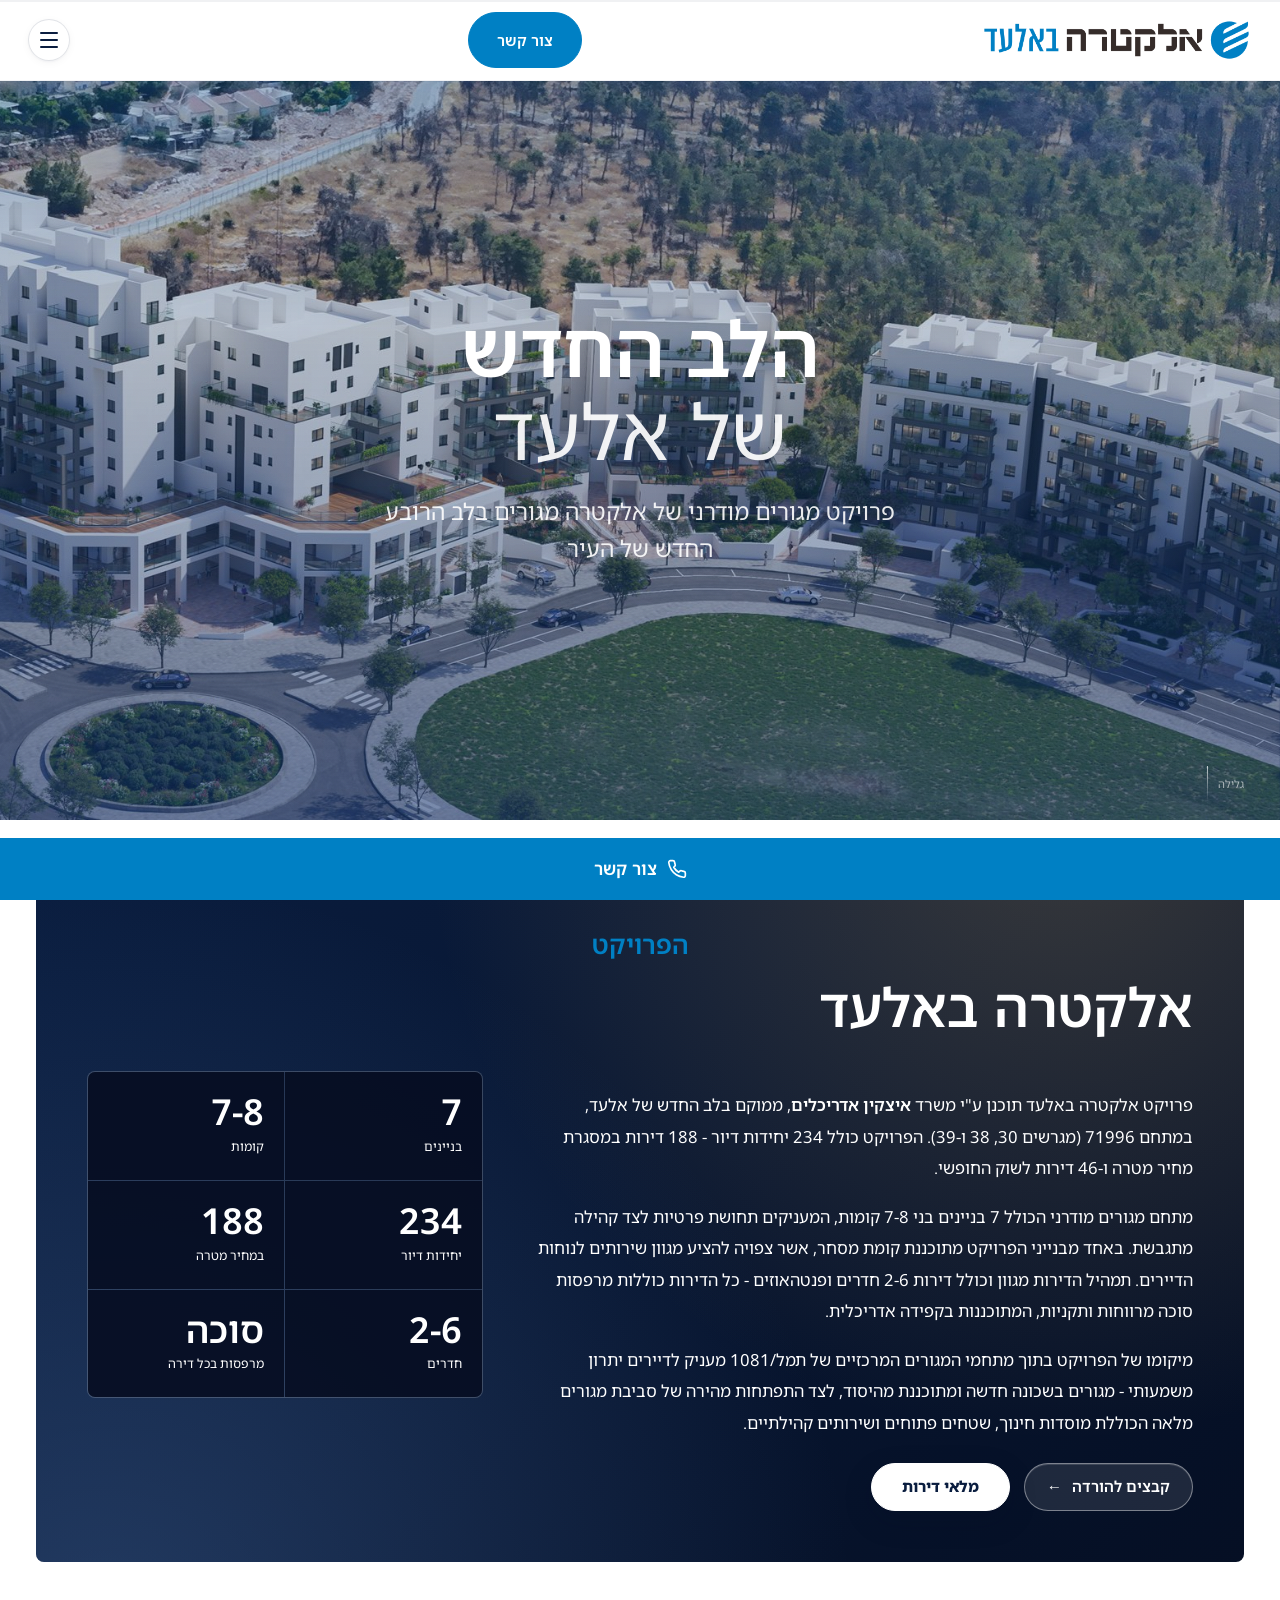
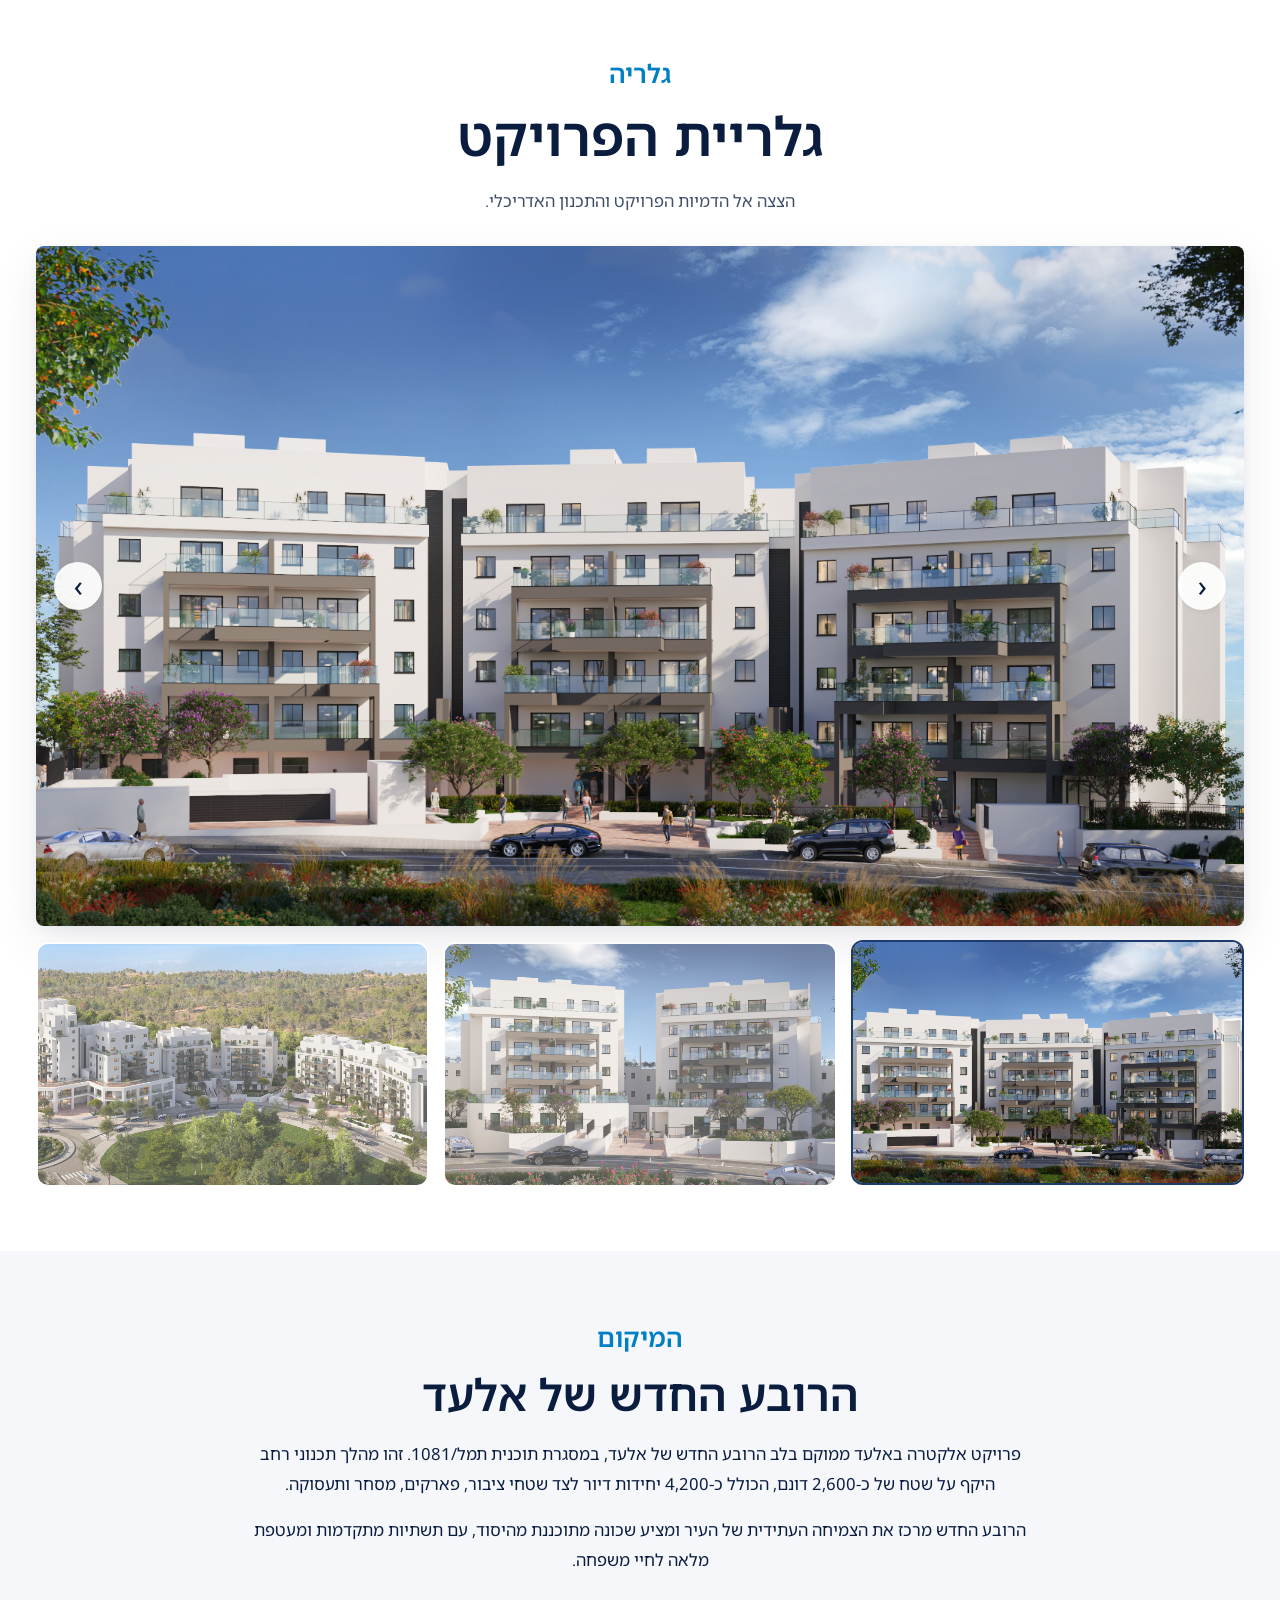
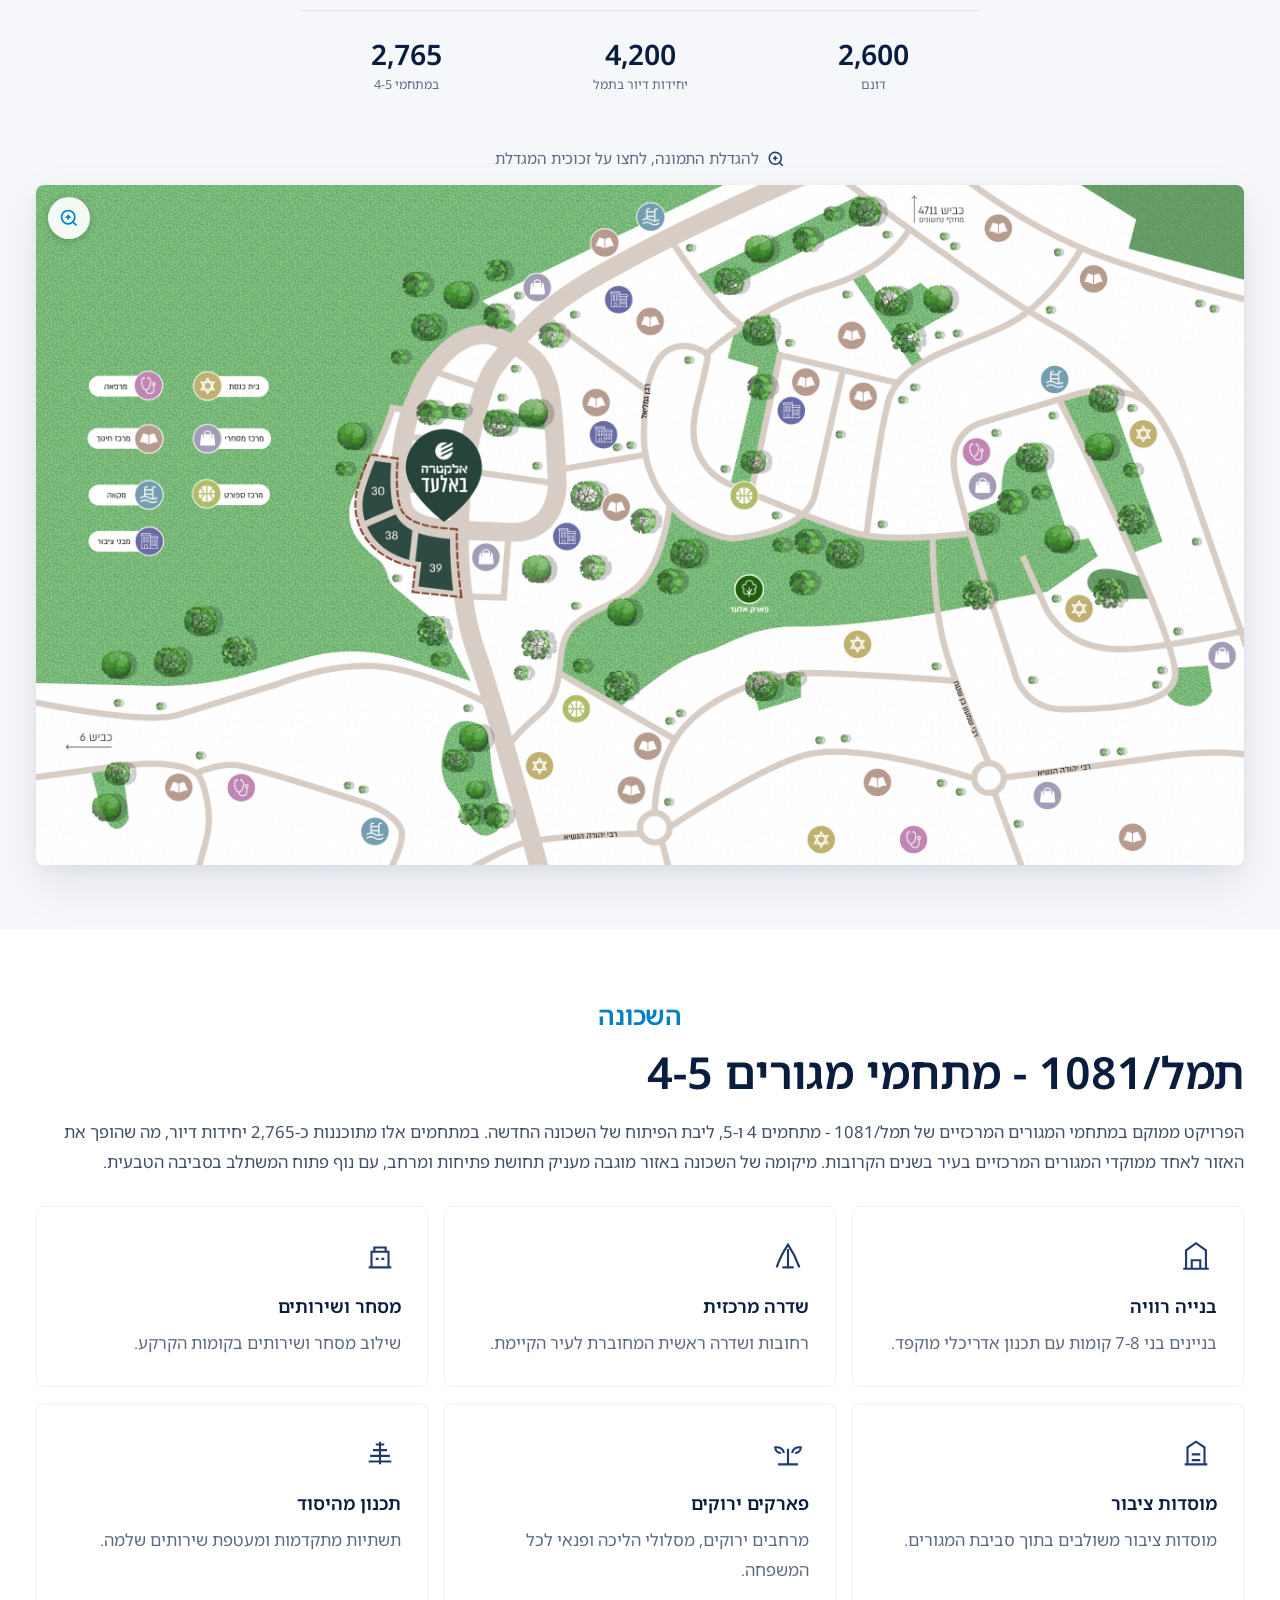
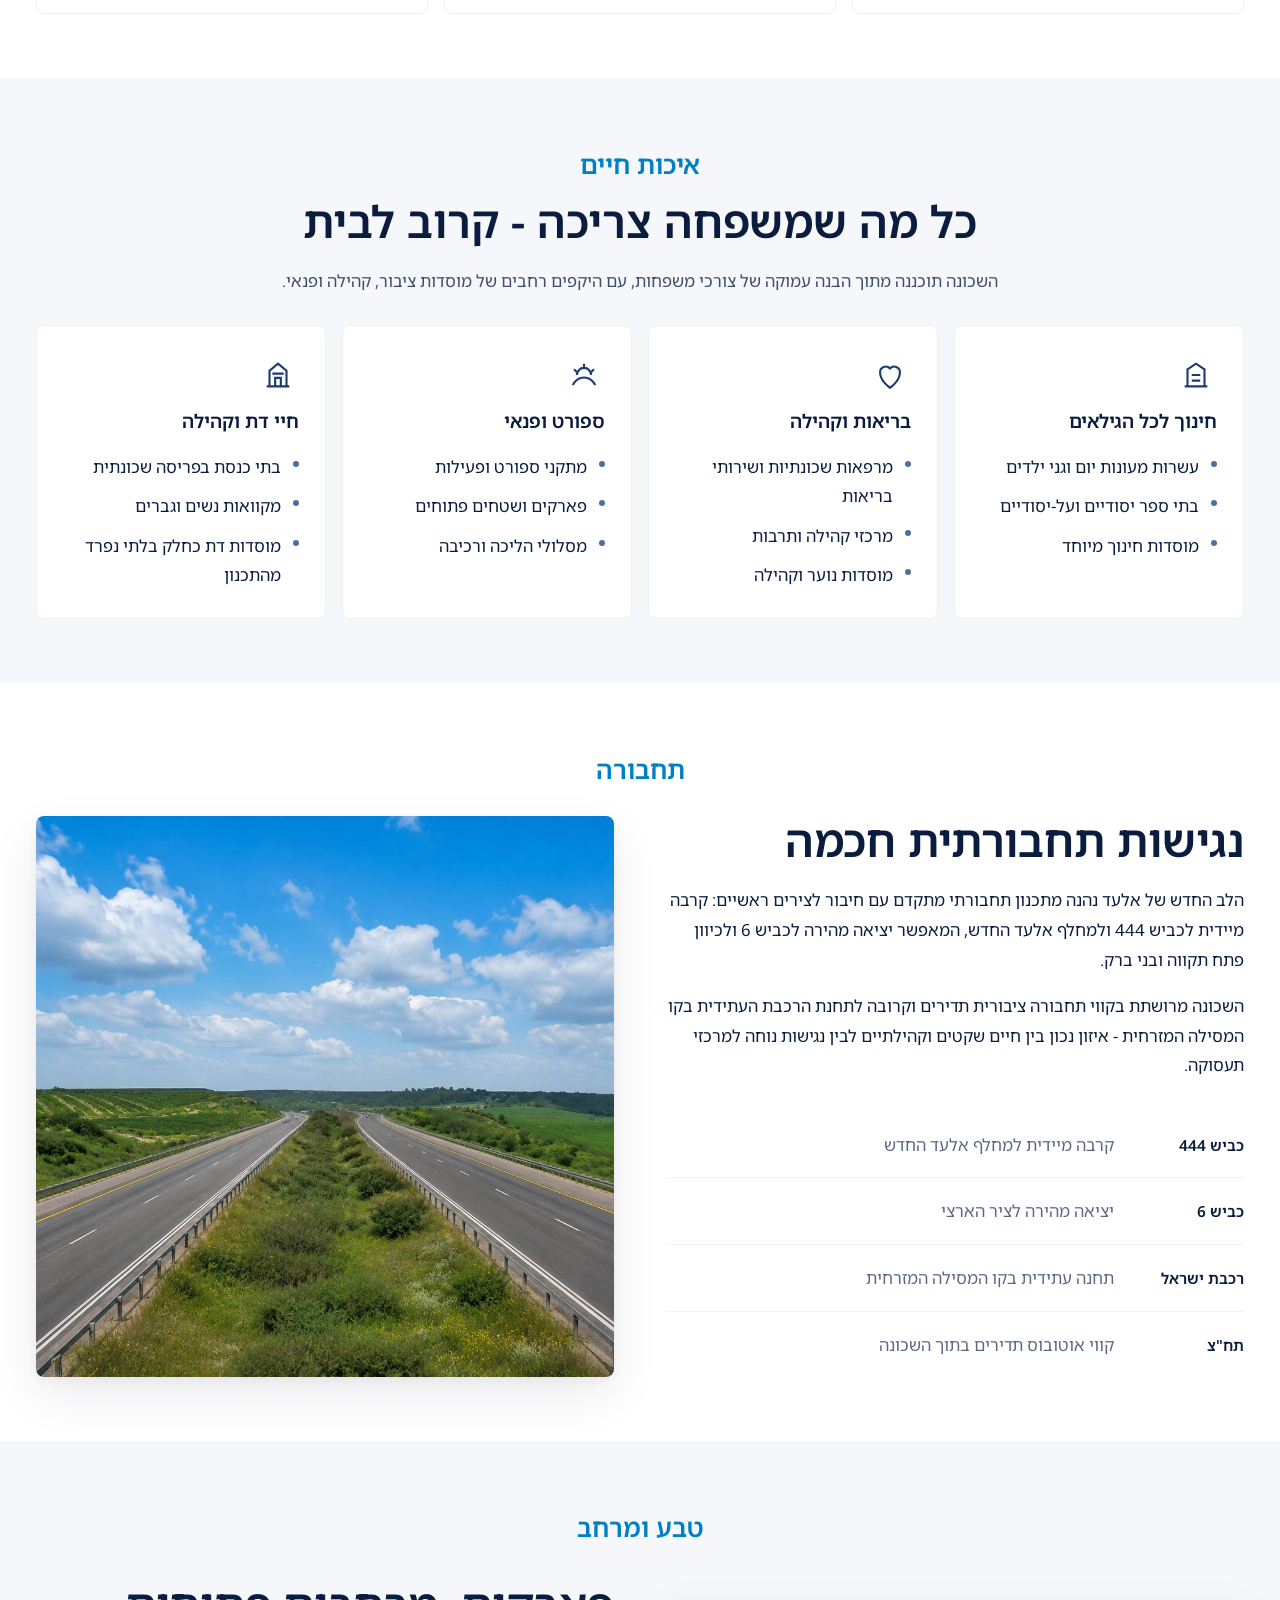
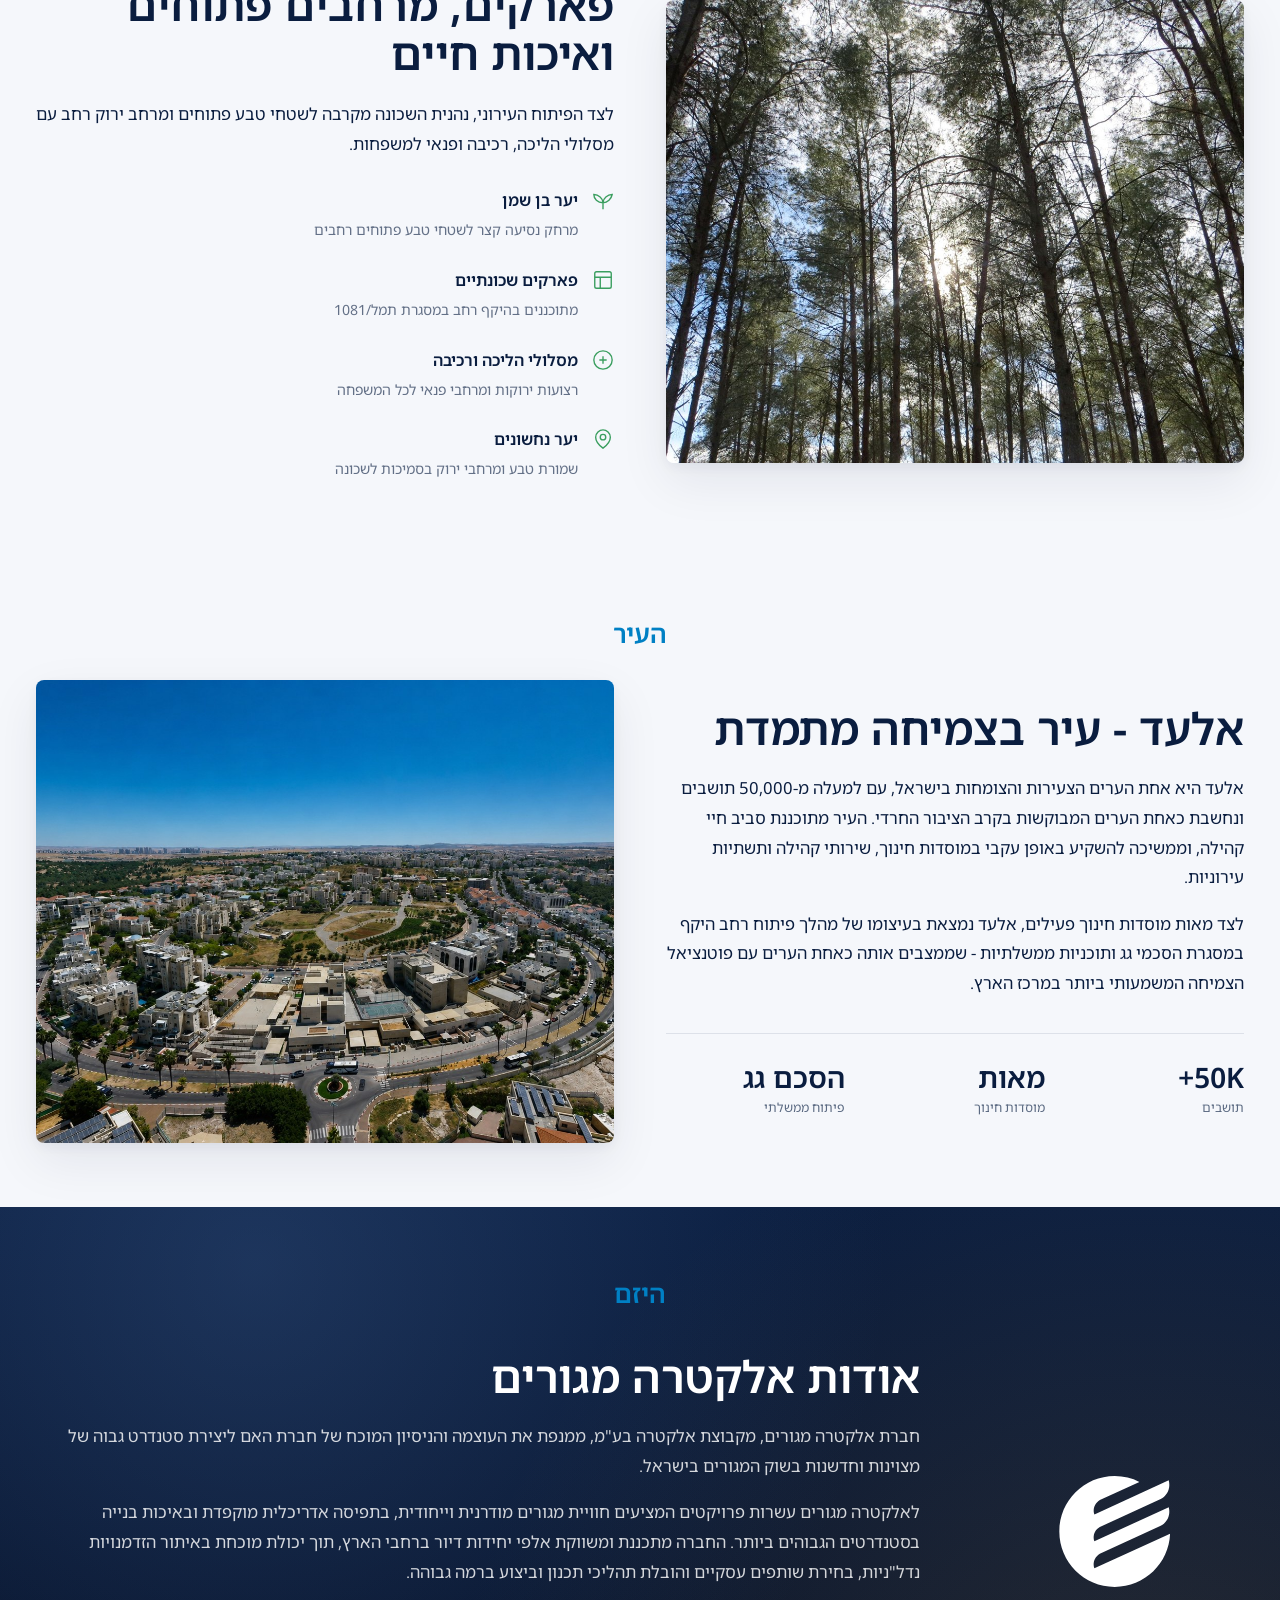
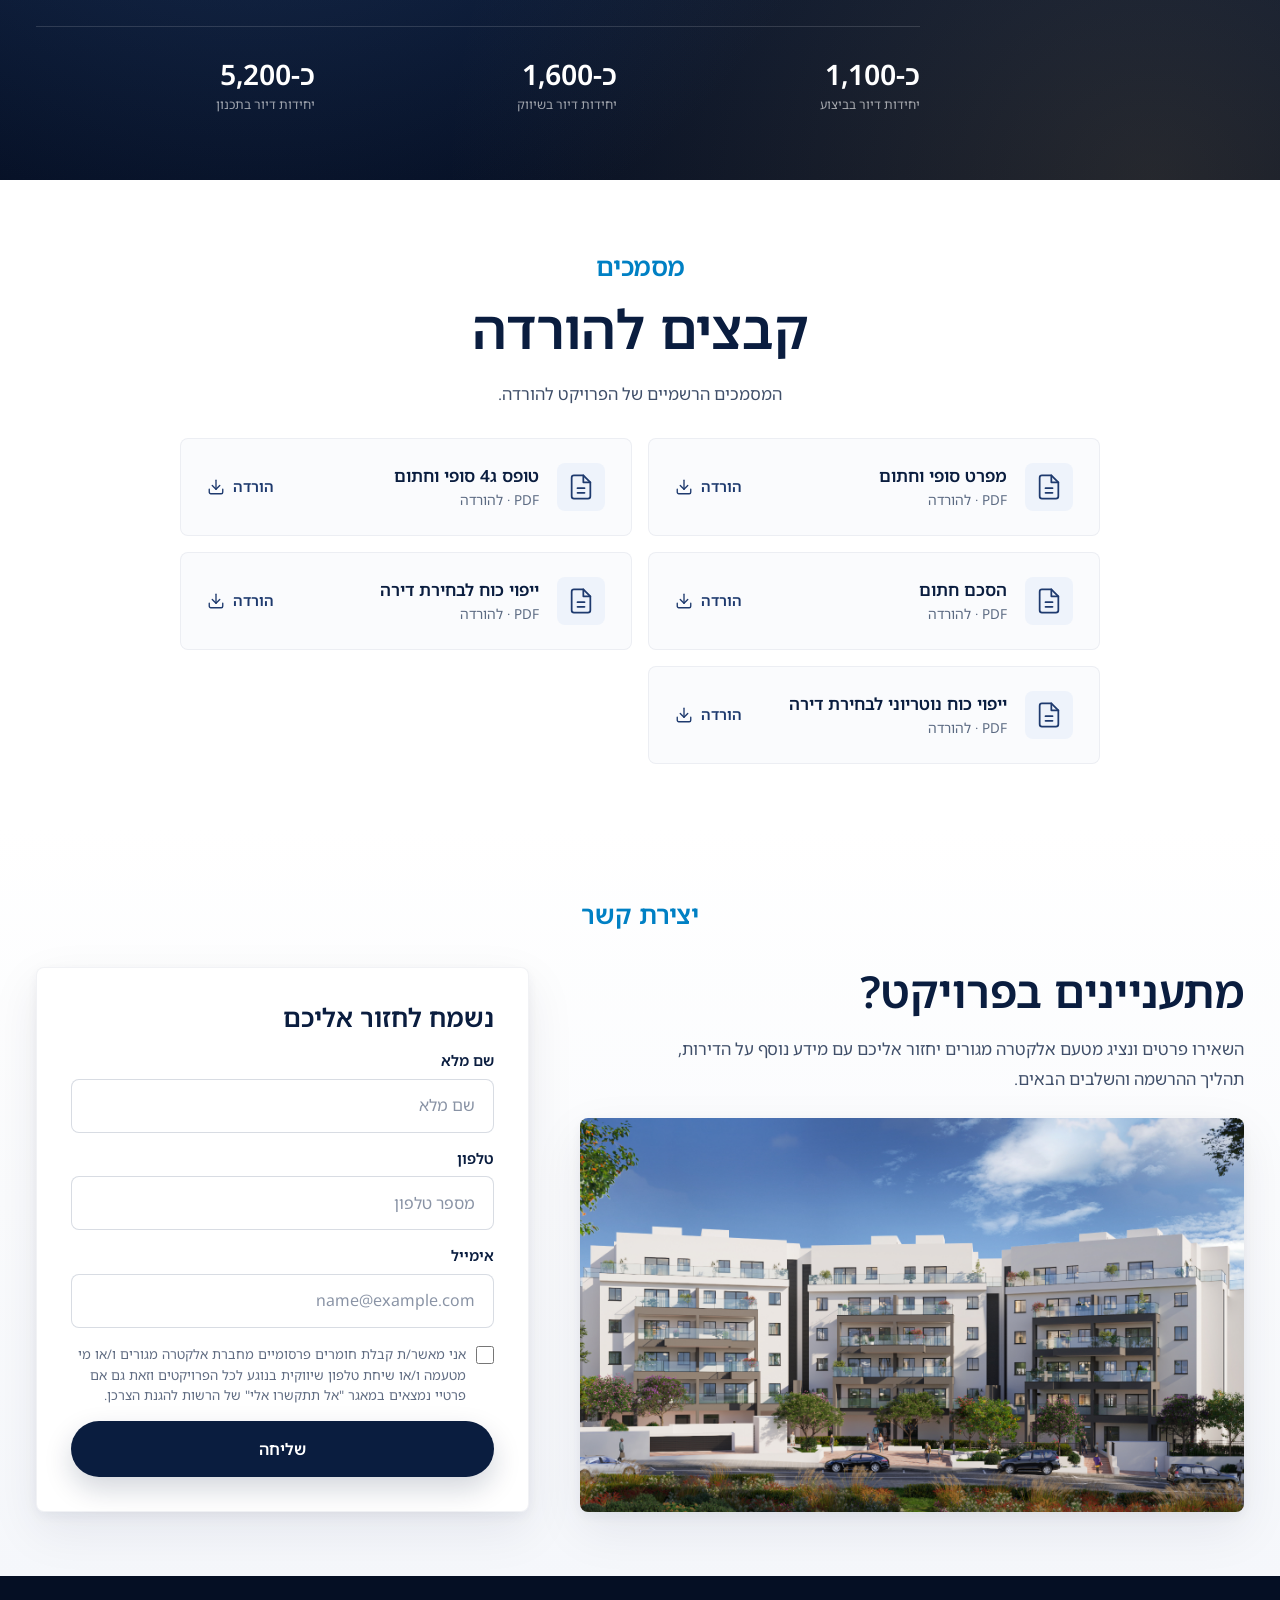
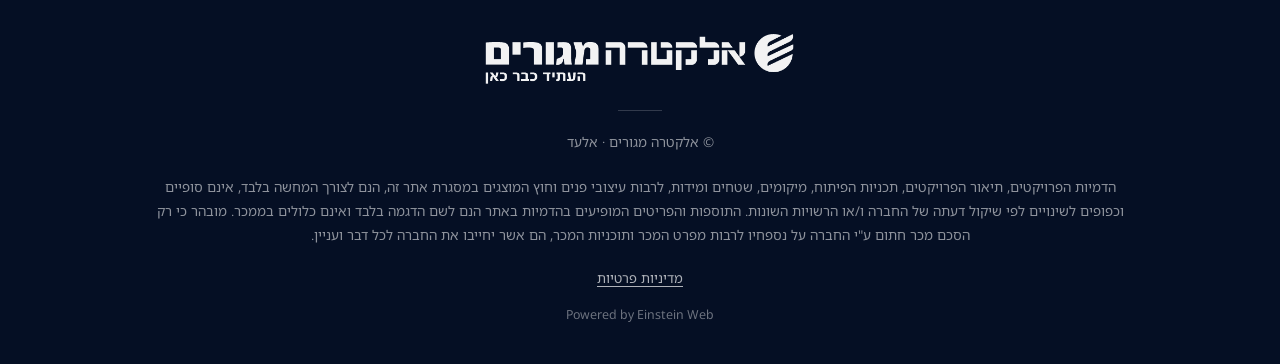
==== commit f1769850: "Replace hero image with new project render Swap the hero background to a new aerial render (elad-vie" ====
--- a/wwwroot/index.html
+++ b/wwwroot/index.html
@@ -73,7 +73,7 @@
   <!-- Hero -->
   <section class="hero" id="top">
     <div class="hero__slides">
-      <div class="hero__slide is-active"><img src="assets/gallery/elad-view-03.jpg" alt="" fetchpriority="high"></div>
+      <div class="hero__slide is-active"><img src="assets/gallery/elad-view-04.jpg" alt="" fetchpriority="high"></div>
     </div>
     <div class="hero__overlay"></div>
     <div class="hero__grain" aria-hidden="true"></div>
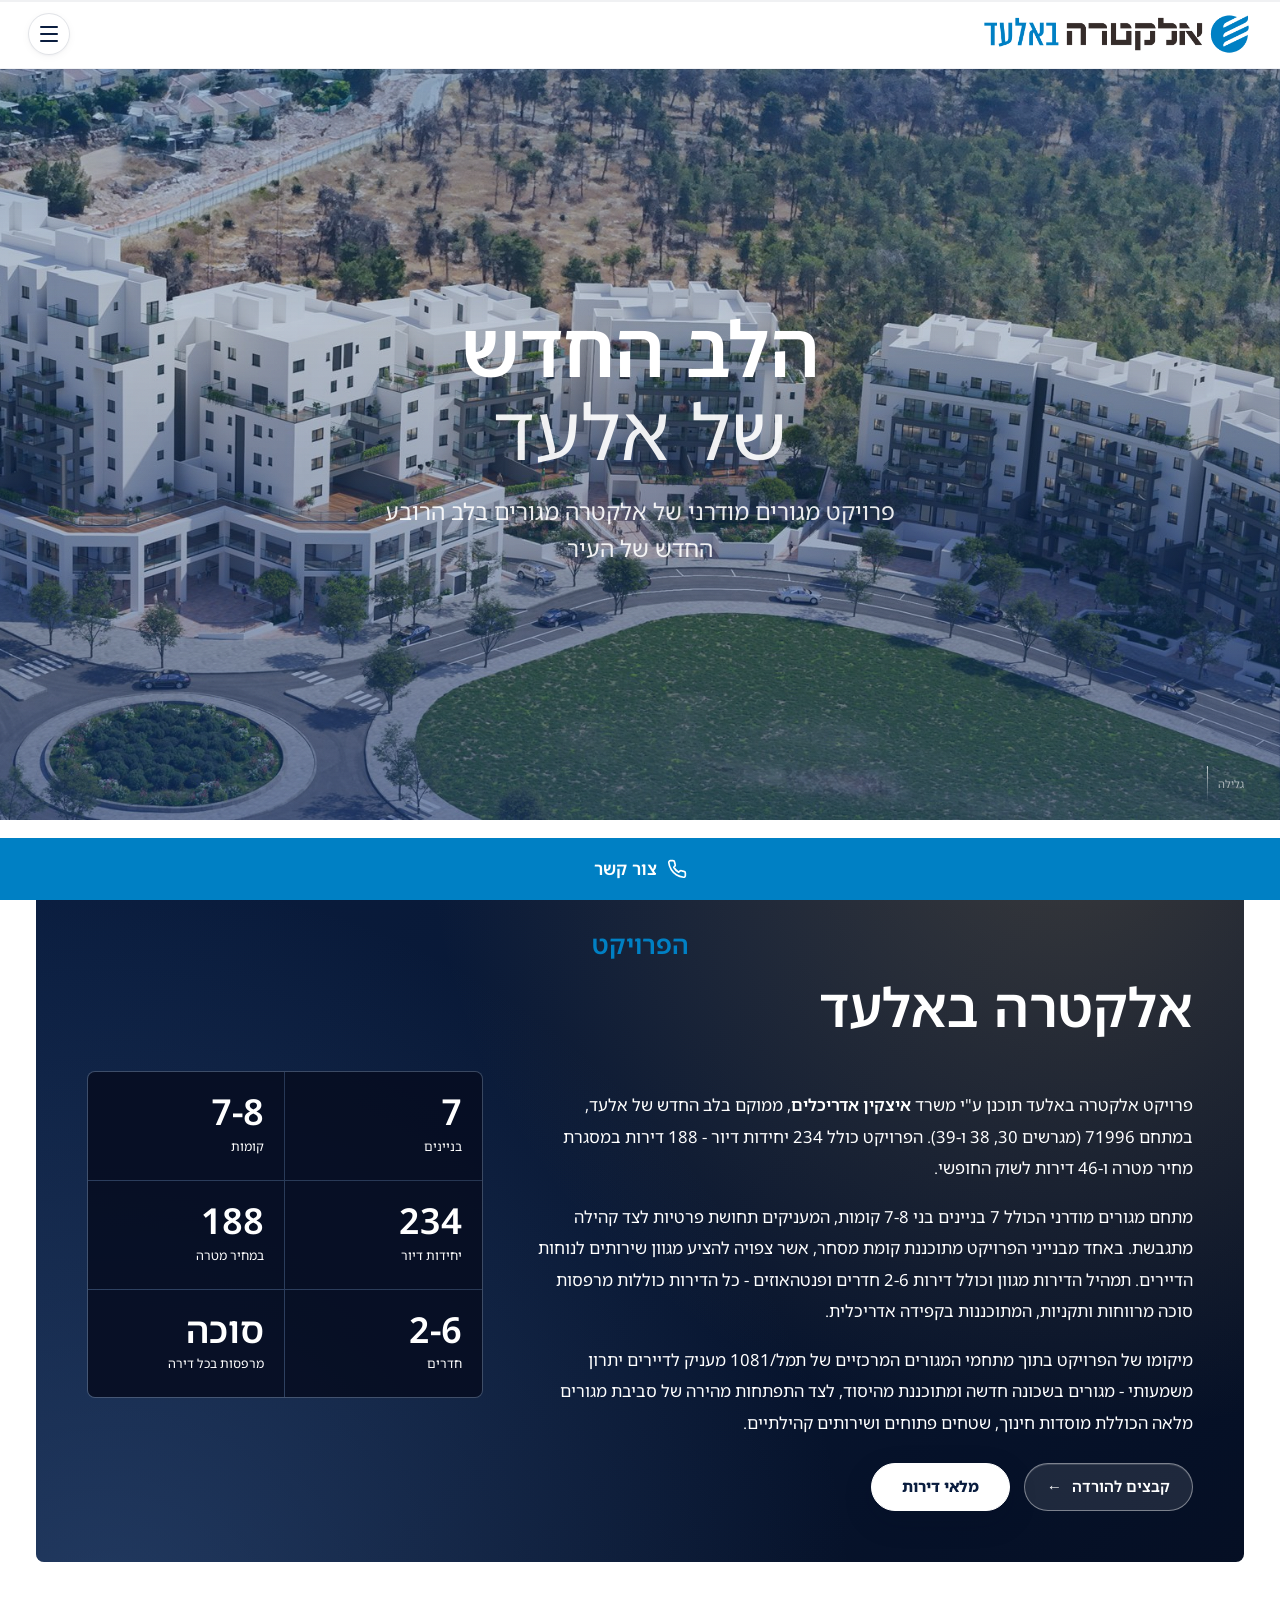
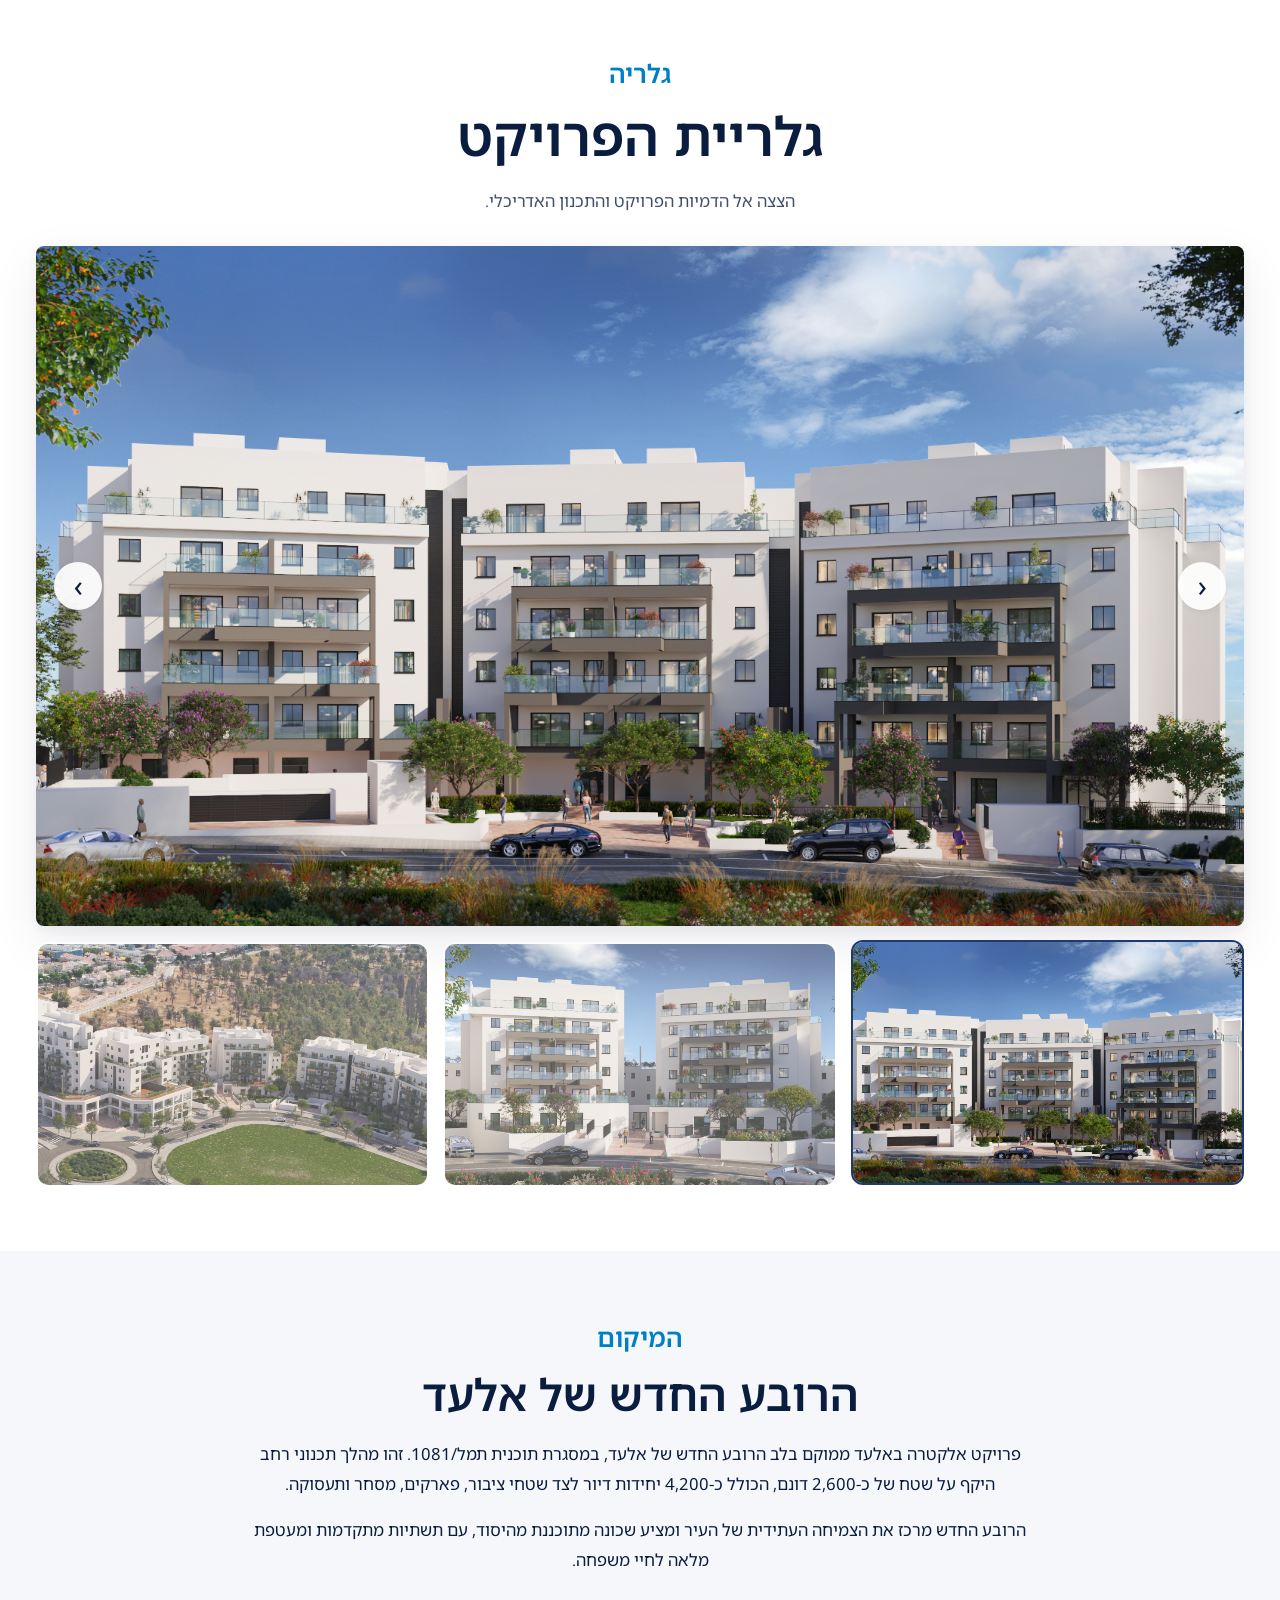
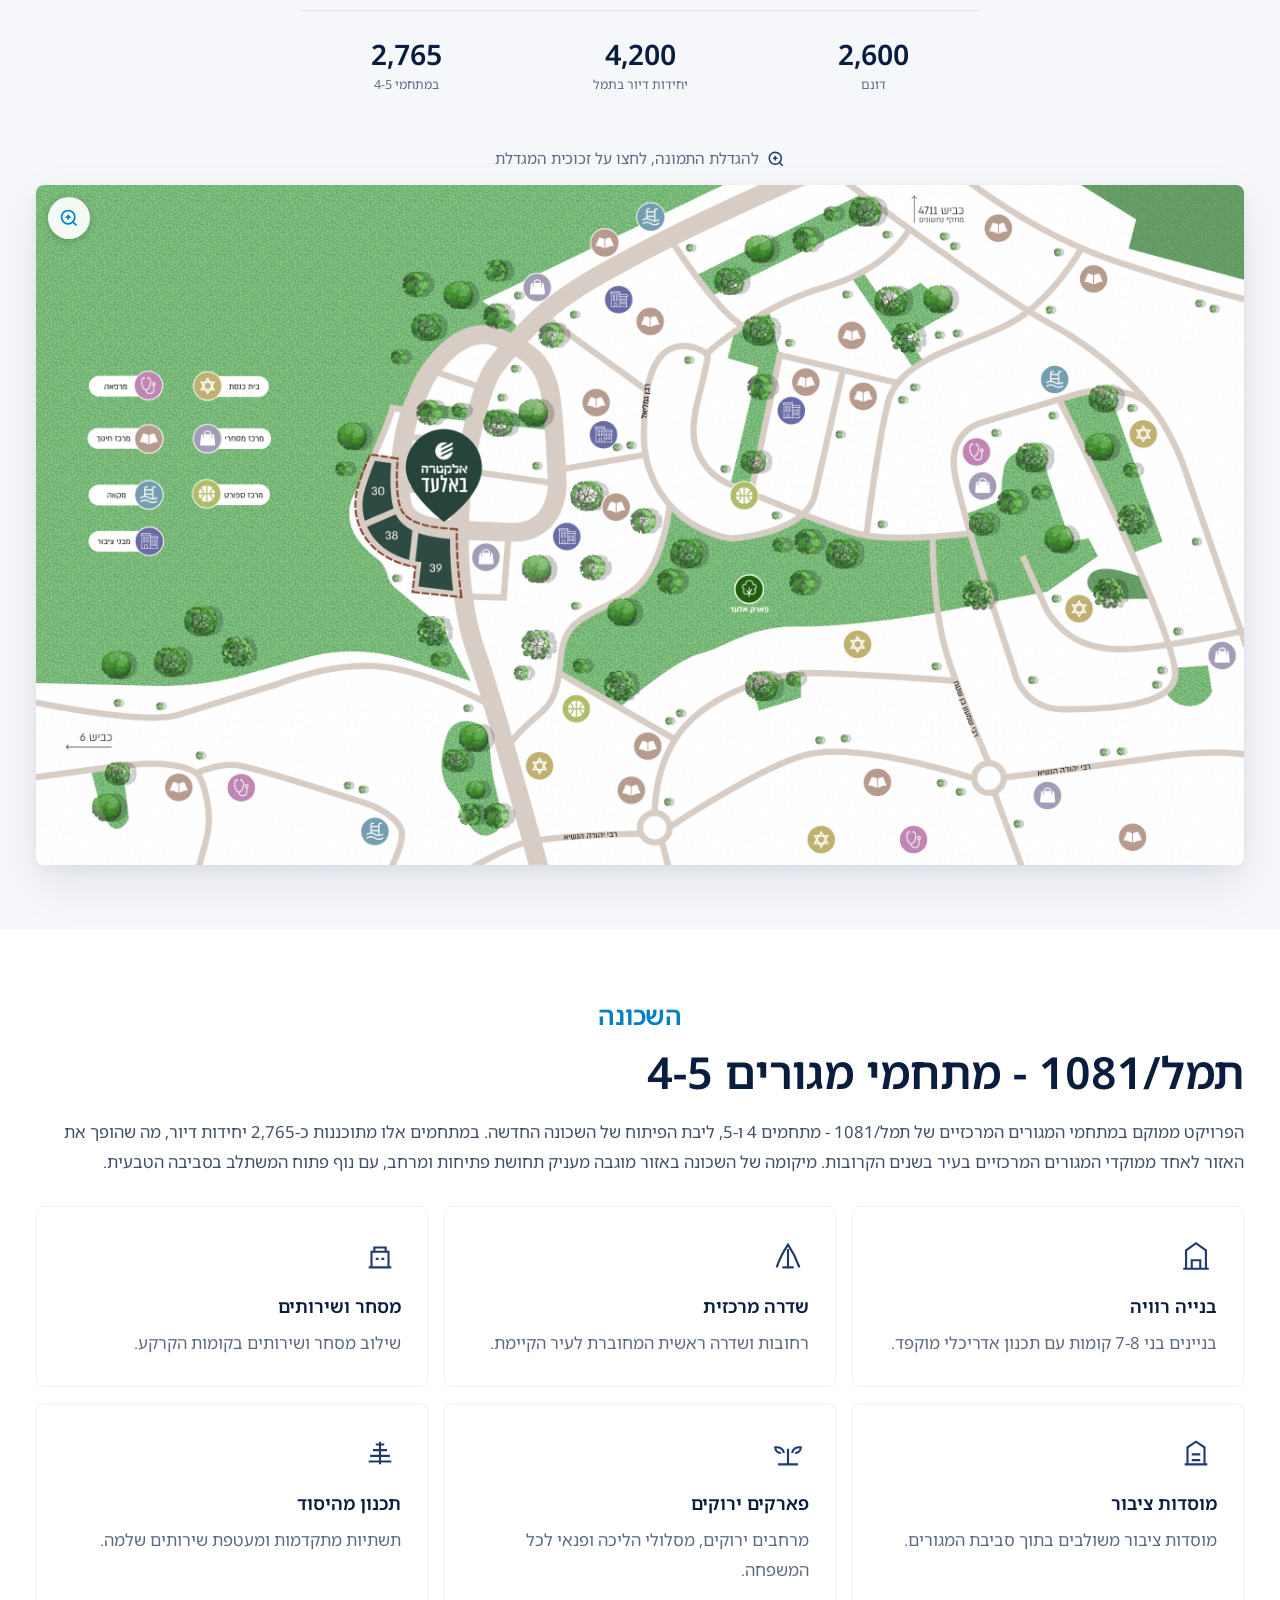
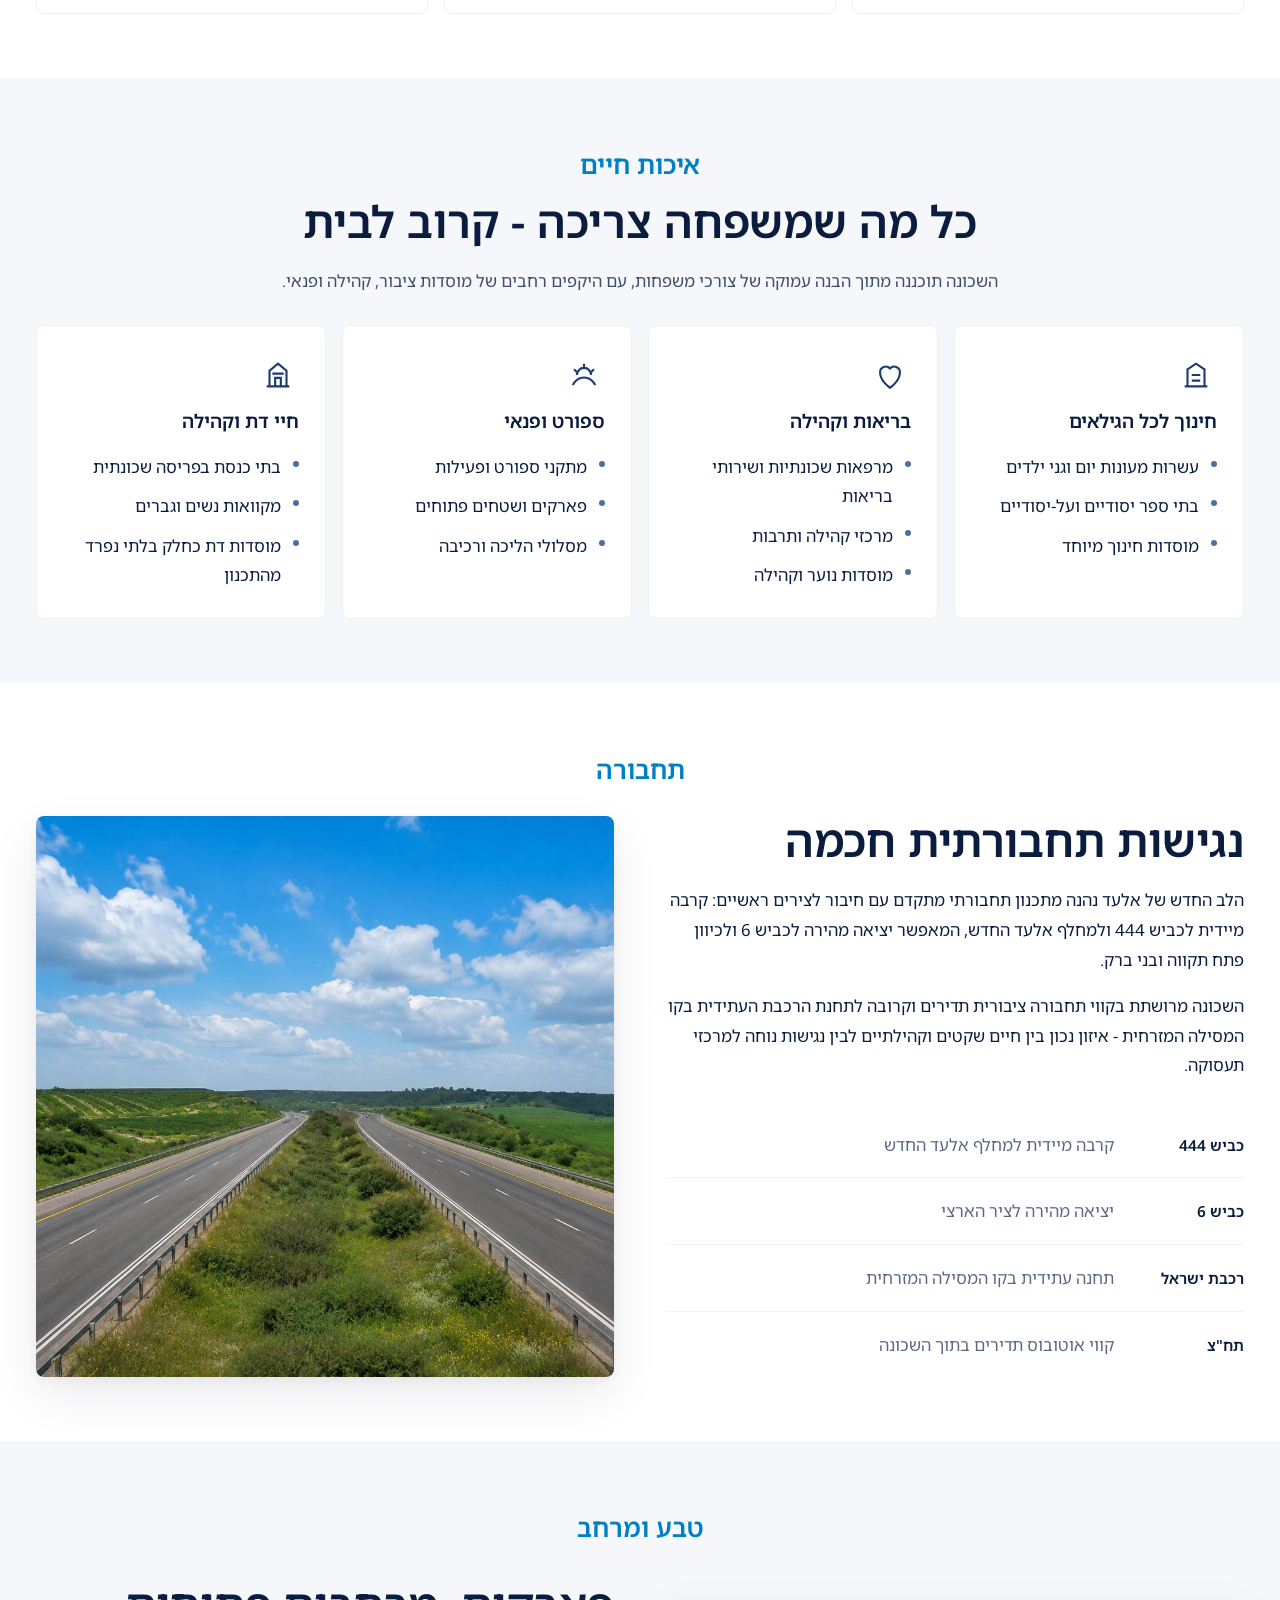
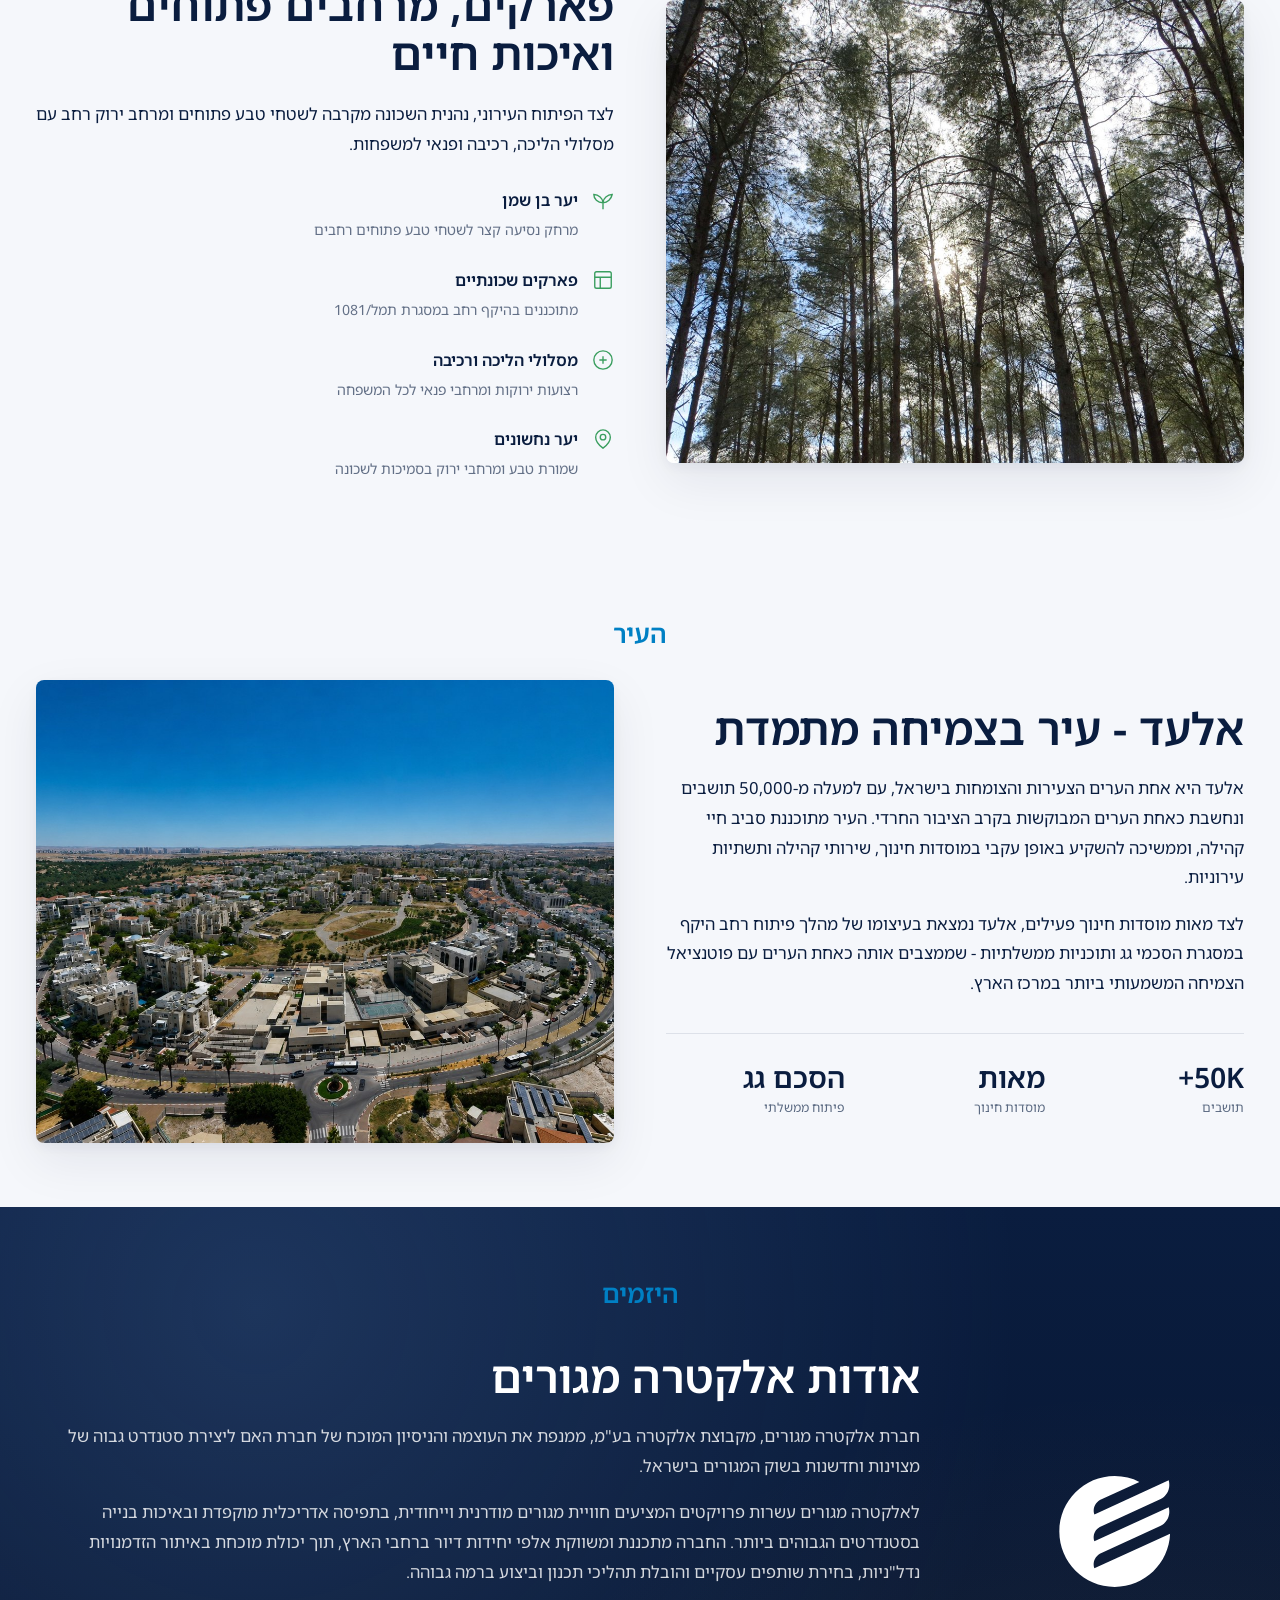
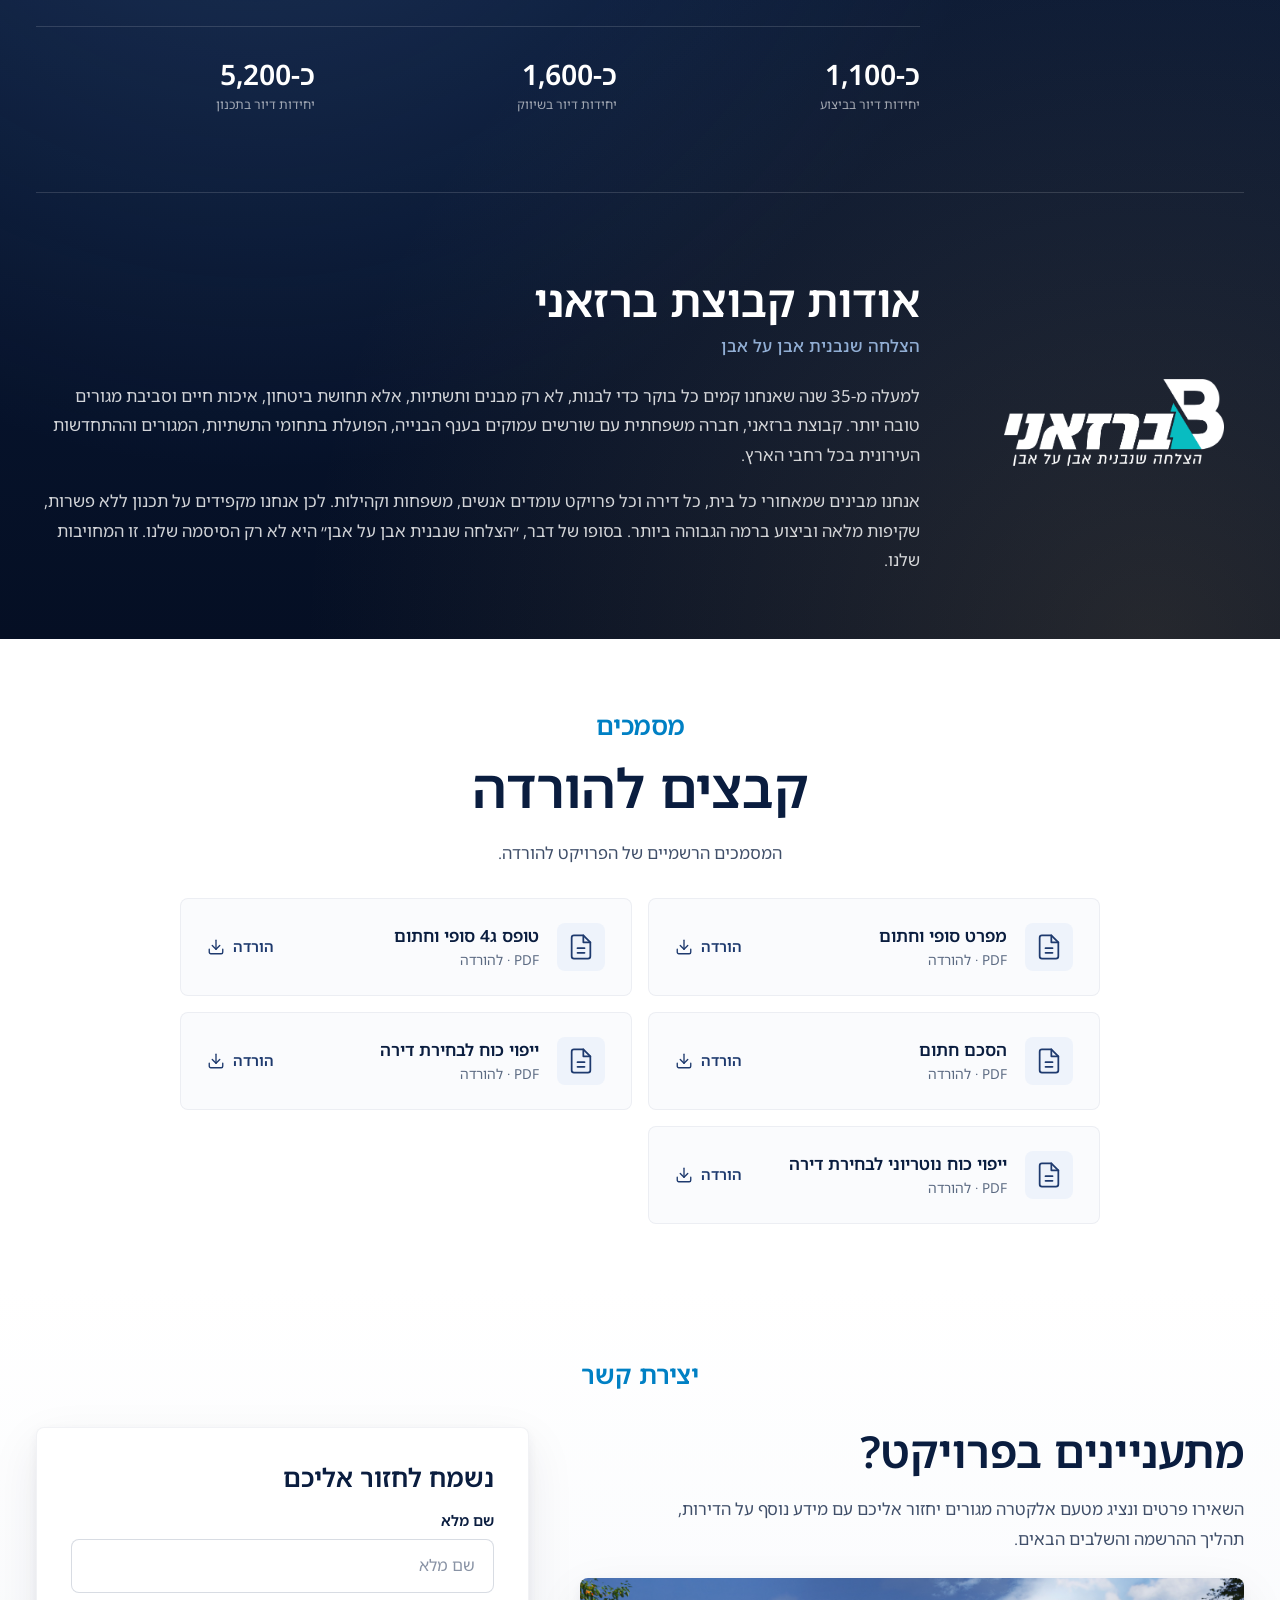
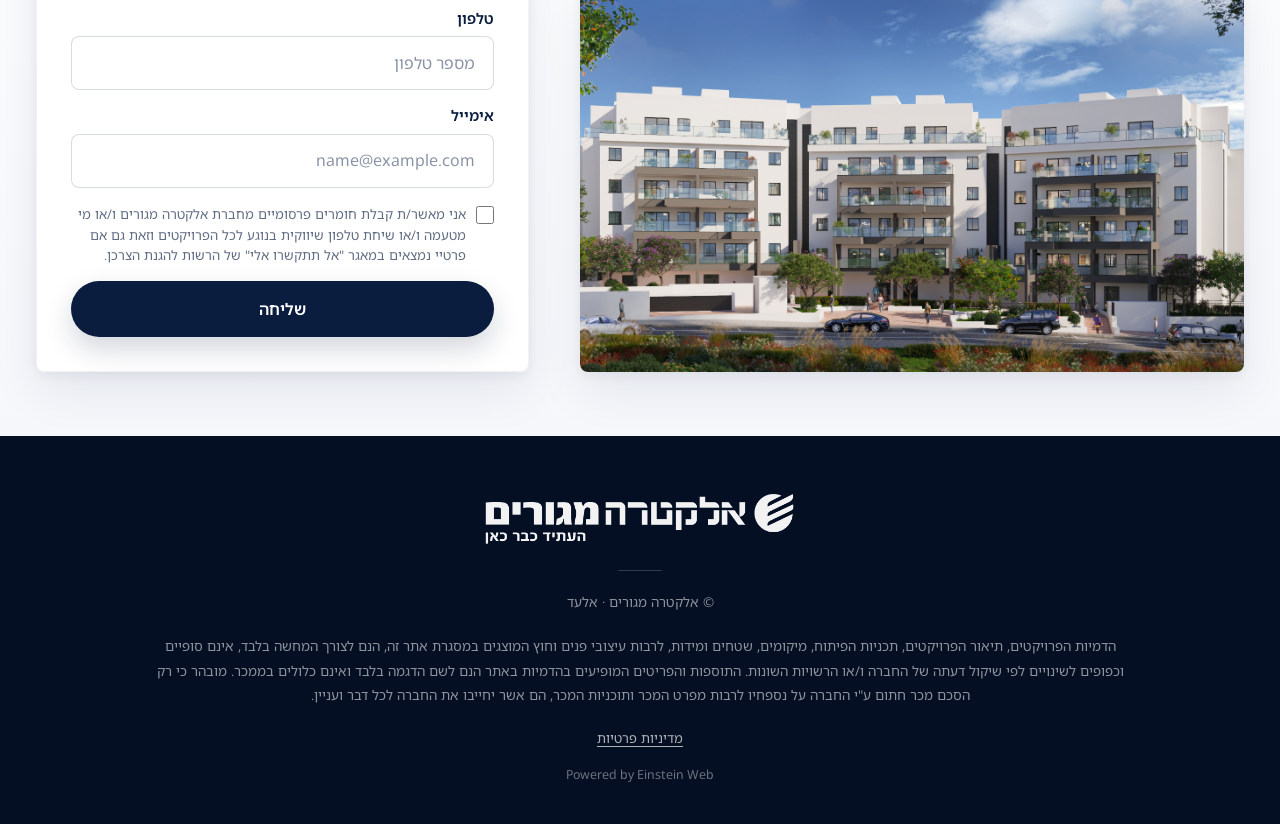
==== commit 7fce95b3: "Add Barazani Group as co-developer; rename היזם to היזמים Second company block in the developers sec" ====
--- a/wwwroot/index.html
+++ b/wwwroot/index.html
@@ -42,7 +42,7 @@
         <a href="#transport">נגישות</a>
         <a href="#parks">פארקים</a>
         <a href="#city">העיר</a>
-        <a href="#developer">היזם</a>
+        <a href="#developer">היזמים</a>
         <a href="#downloads">קבצים להורדה</a>
       </nav>
       <div class="site-header__actions">
@@ -64,7 +64,7 @@
         <a href="#transport">נגישות</a>
         <a href="#parks">פארקים</a>
         <a href="#city">העיר</a>
-        <a href="#developer">היזם</a>
+        <a href="#developer">היזמים</a>
         <a href="#downloads">קבצים להורדה</a>
       </nav>
     </div>
@@ -397,7 +397,7 @@
   <section class="section section--company" id="developer">
     <div class="container">
       <div class="section-header center reveal">
-        <span class="eyebrow eyebrow--light">היזם</span>
+        <span class="eyebrow eyebrow--light">היזמים</span>
       </div>
       <div class="company reveal">
         <div class="company__logo">
@@ -412,6 +412,18 @@
             <li><strong>כ-1,600</strong><span>יחידות דיור בשיווק</span></li>
             <li><strong>כ-5,200</strong><span>יחידות דיור בתכנון</span></li>
           </ul>
+        </div>
+      </div>
+
+      <div class="company company--second reveal">
+        <div class="company__logo company__logo--barazani">
+          <img src="assets/logo/barazani-logo-white.png" alt="קבוצת ברזאני">
+        </div>
+        <div class="company__copy">
+          <h2 class="heading heading--light">אודות קבוצת ברזאני</h2>
+          <p class="company__slogan">הצלחה שנבנית אבן על אבן</p>
+          <p class="body-text body-text--light">למעלה מ-35 שנה שאנחנו קמים כל בוקר כדי לבנות, לא רק מבנים ותשתיות, אלא תחושת ביטחון, איכות חיים וסביבת מגורים טובה יותר. קבוצת ברזאני, חברה משפחתית עם שורשים עמוקים בענף הבנייה, הפועלת בתחומי התשתיות, המגורים וההתחדשות העירונית בכל רחבי הארץ.</p>
+          <p class="body-text body-text--light">אנחנו מבינים שמאחורי כל בית, כל דירה וכל פרויקט עומדים אנשים, משפחות וקהילות. לכן אנחנו מקפידים על תכנון ללא פשרות, שקיפות מלאה וביצוע ברמה הגבוהה ביותר. בסופו של דבר, ״הצלחה שנבנית אבן על אבן״ היא לא רק הסיסמה שלנו. זו המחויבות שלנו.</p>
         </div>
       </div>
     </div>
--- a/wwwroot/assets/css/style.css
+++ b/wwwroot/assets/css/style.css
@@ -2445,6 +2445,23 @@
   font-weight: 600;
 }
 
+.company--second {
+  margin-top: clamp(48px, 6vw, 80px);
+  padding-top: clamp(48px, 6vw, 80px);
+  border-top: 1px solid rgba(255, 255, 255, 0.14);
+}
+
+.company__logo--barazani img {
+  width: min(220px, 100%);
+}
+
+.company__slogan {
+  margin: -14px 0 20px;
+  font-size: 1.05rem;
+  font-weight: 500;
+  color: var(--blue-300);
+}
+
 .site-footer {
   padding: 52px 0 38px;
 }
@@ -2552,6 +2569,10 @@
 
   .site-nav {
     display: none;
+  }
+
+  .site-header .site-header__cta {
+    display: none !important;
   }
 
   .mobile-nav-toggle {
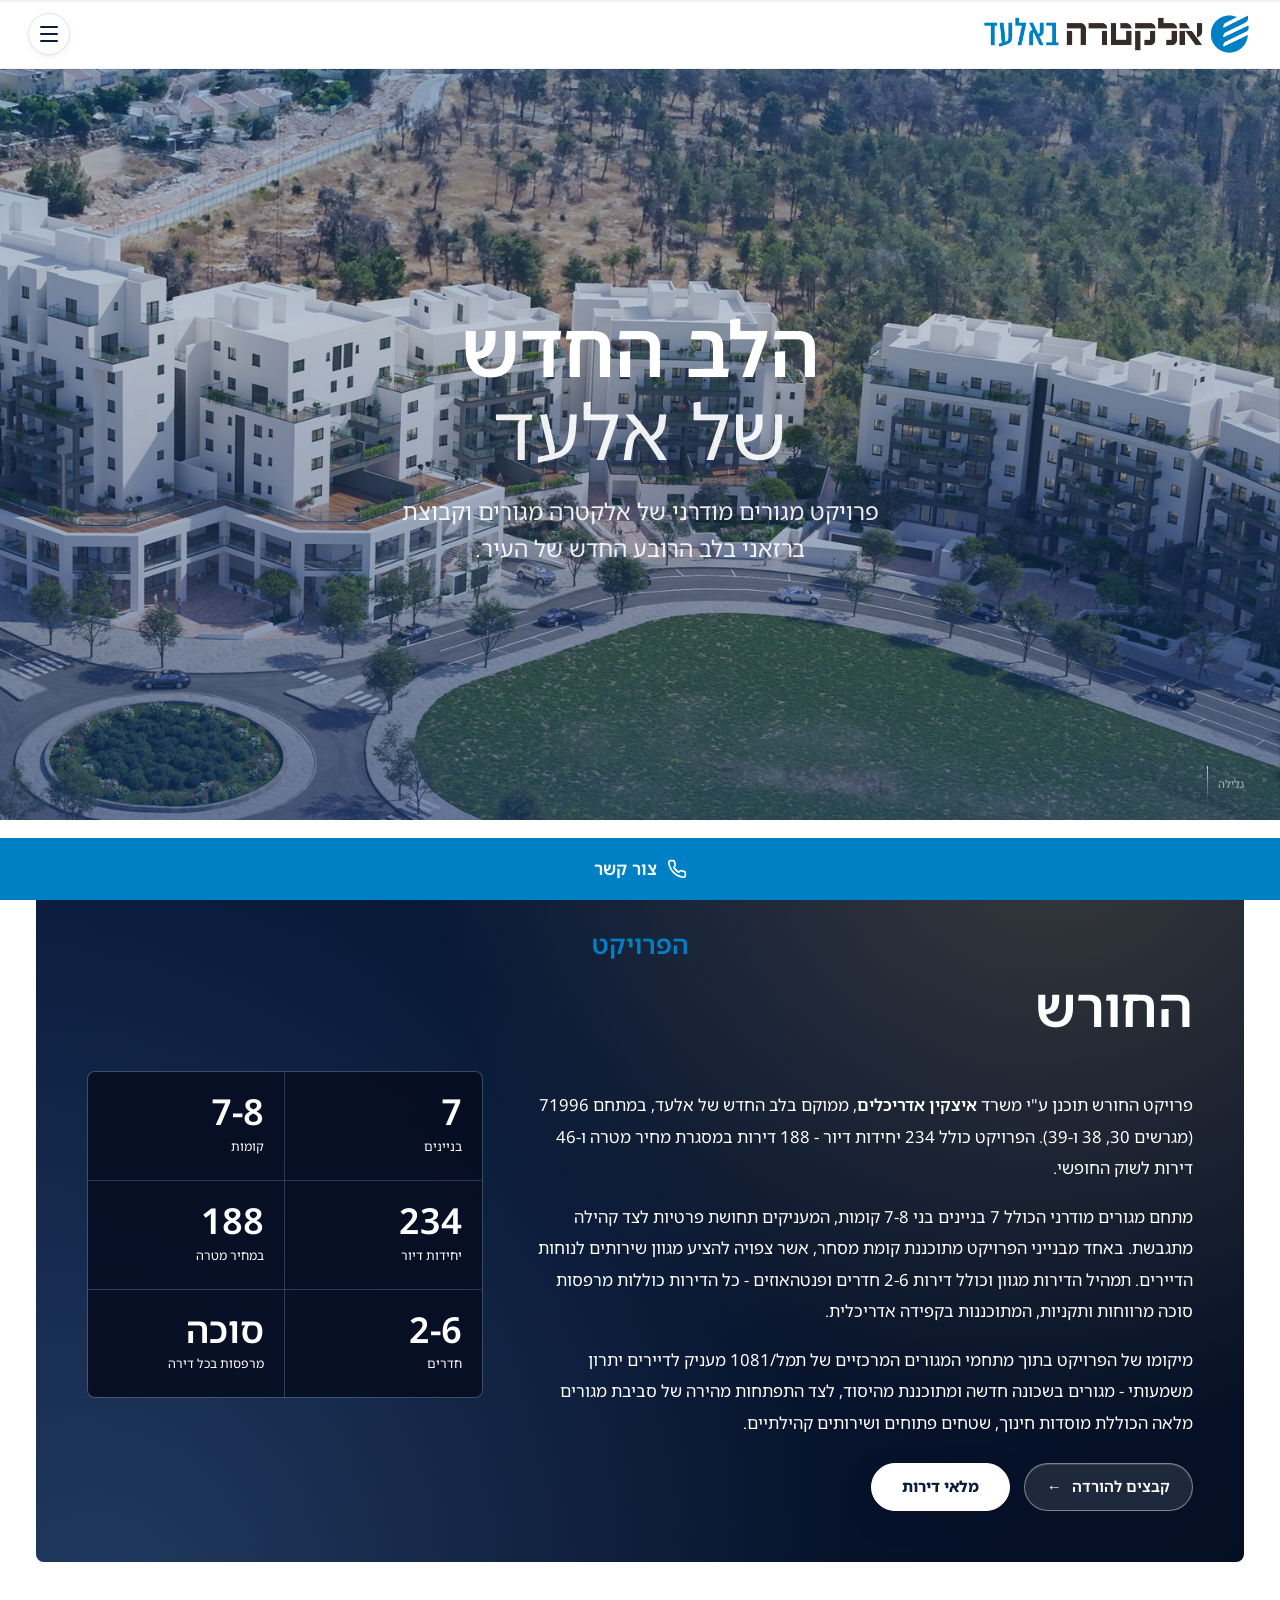
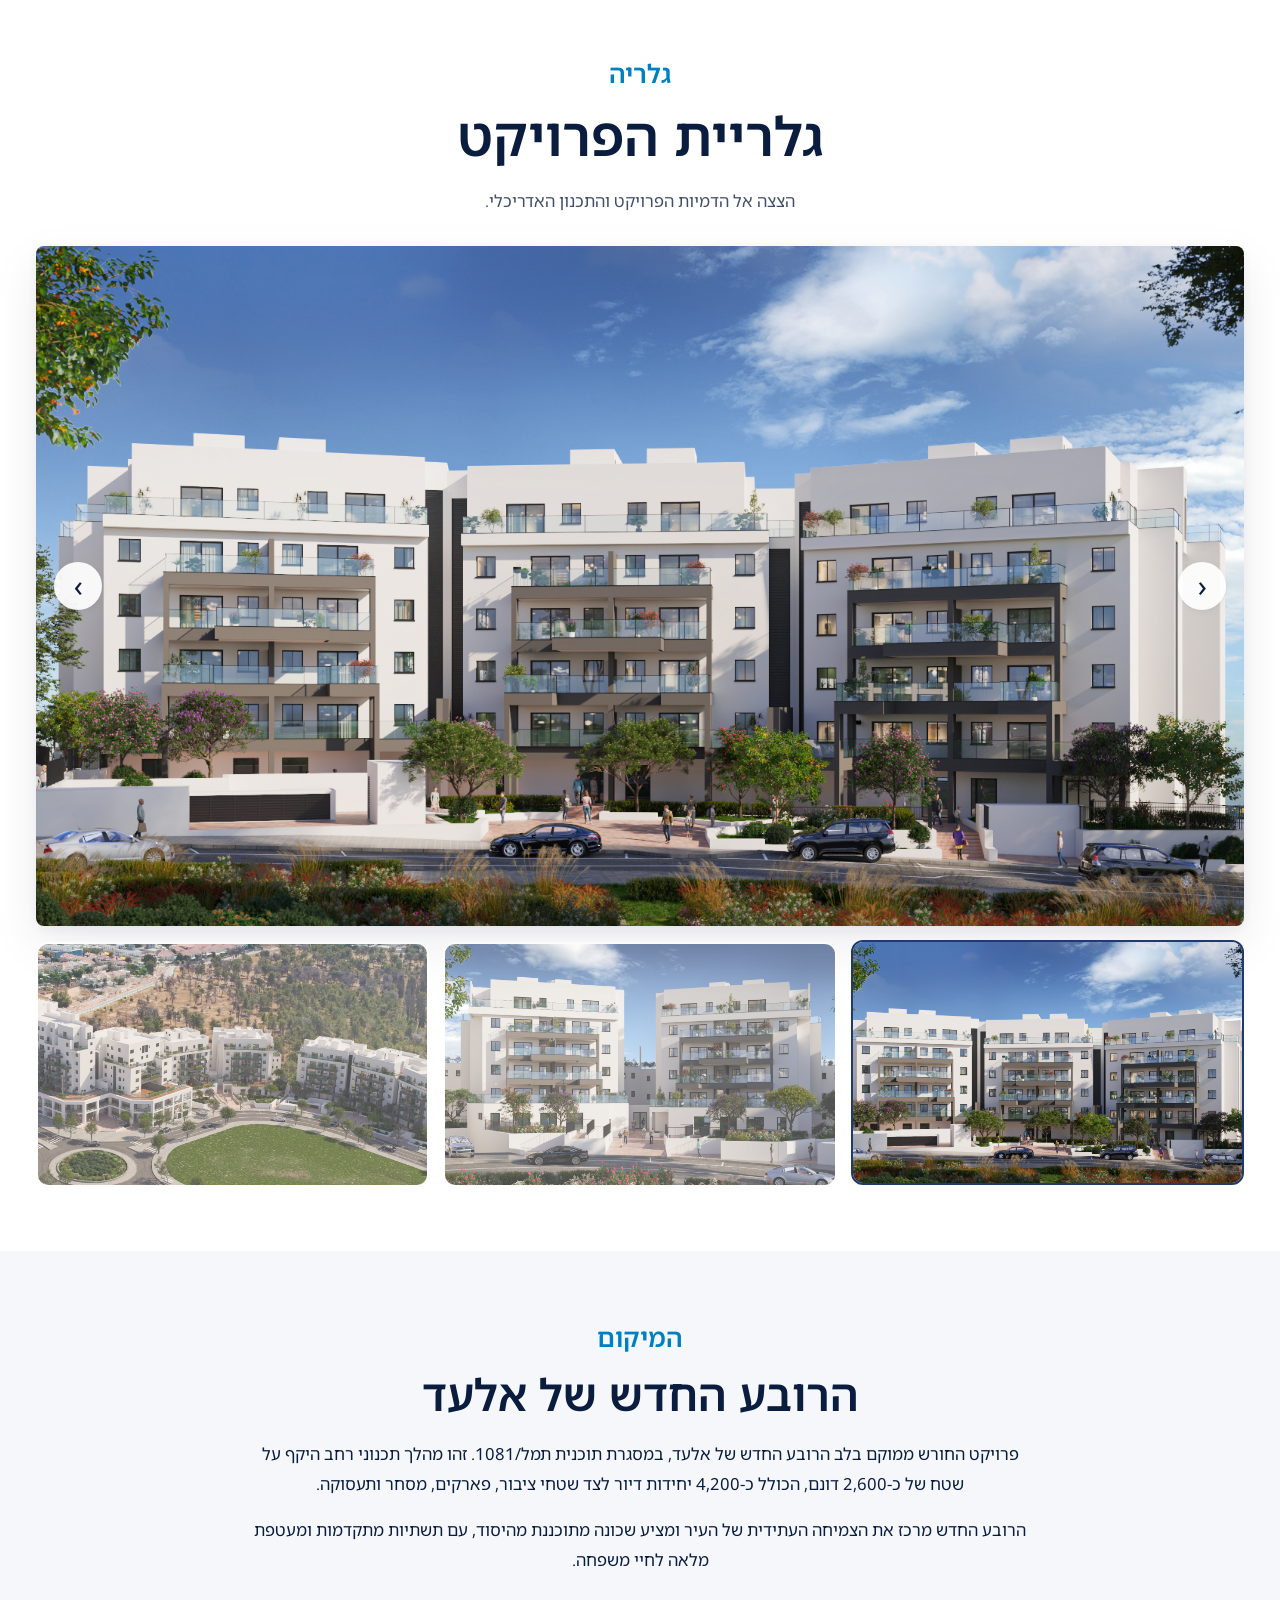
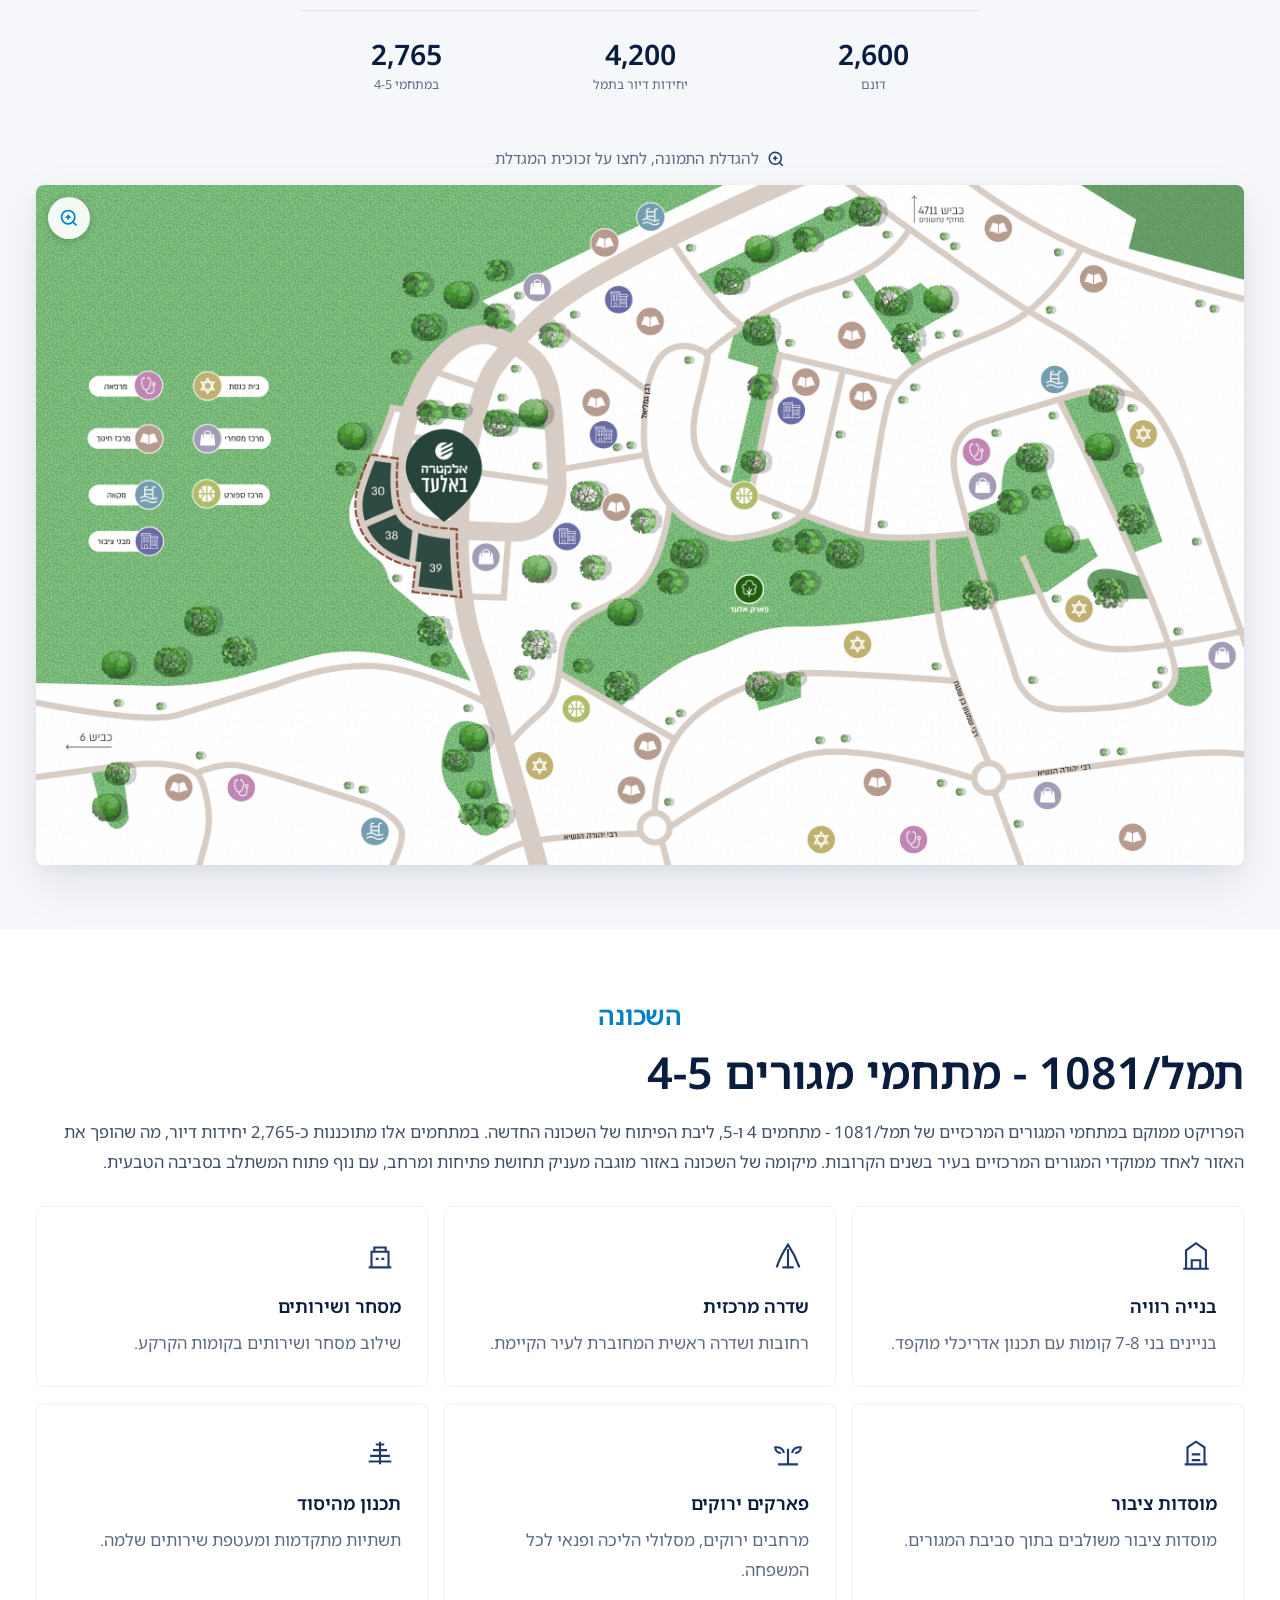
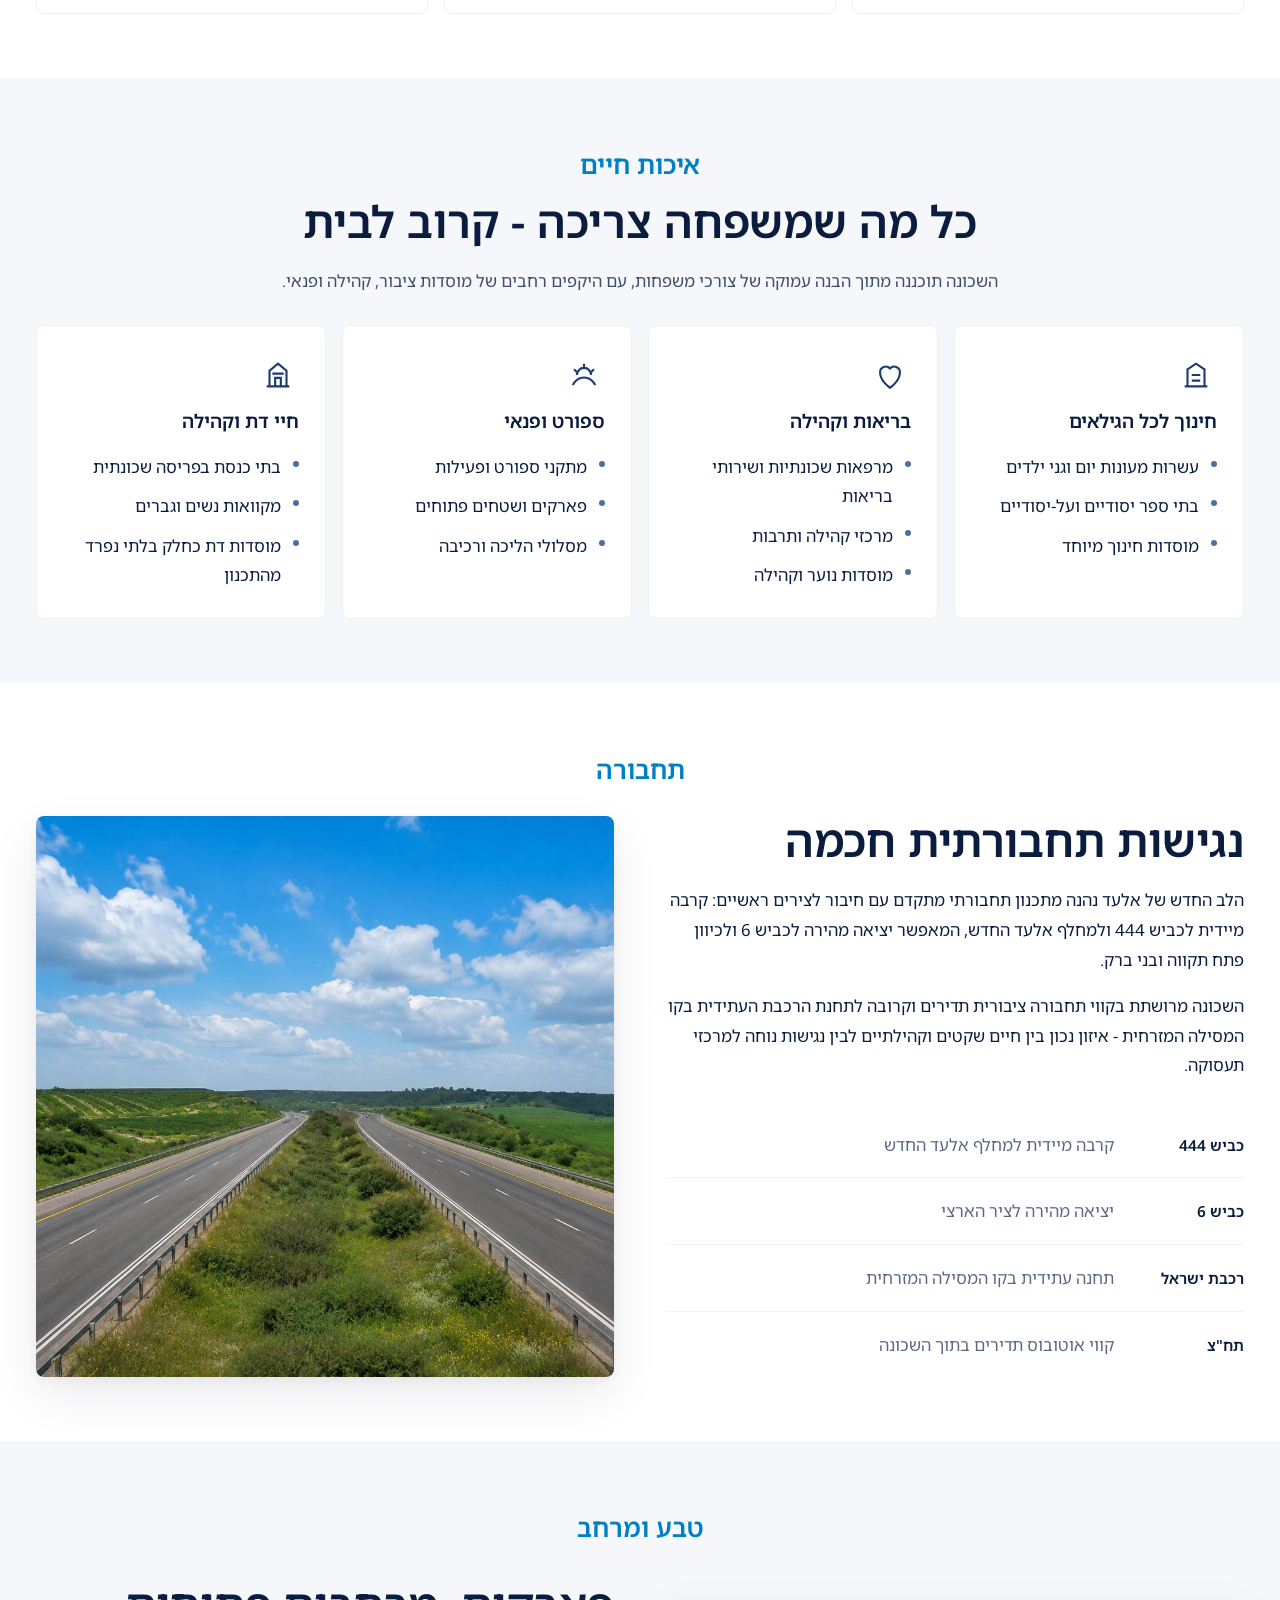
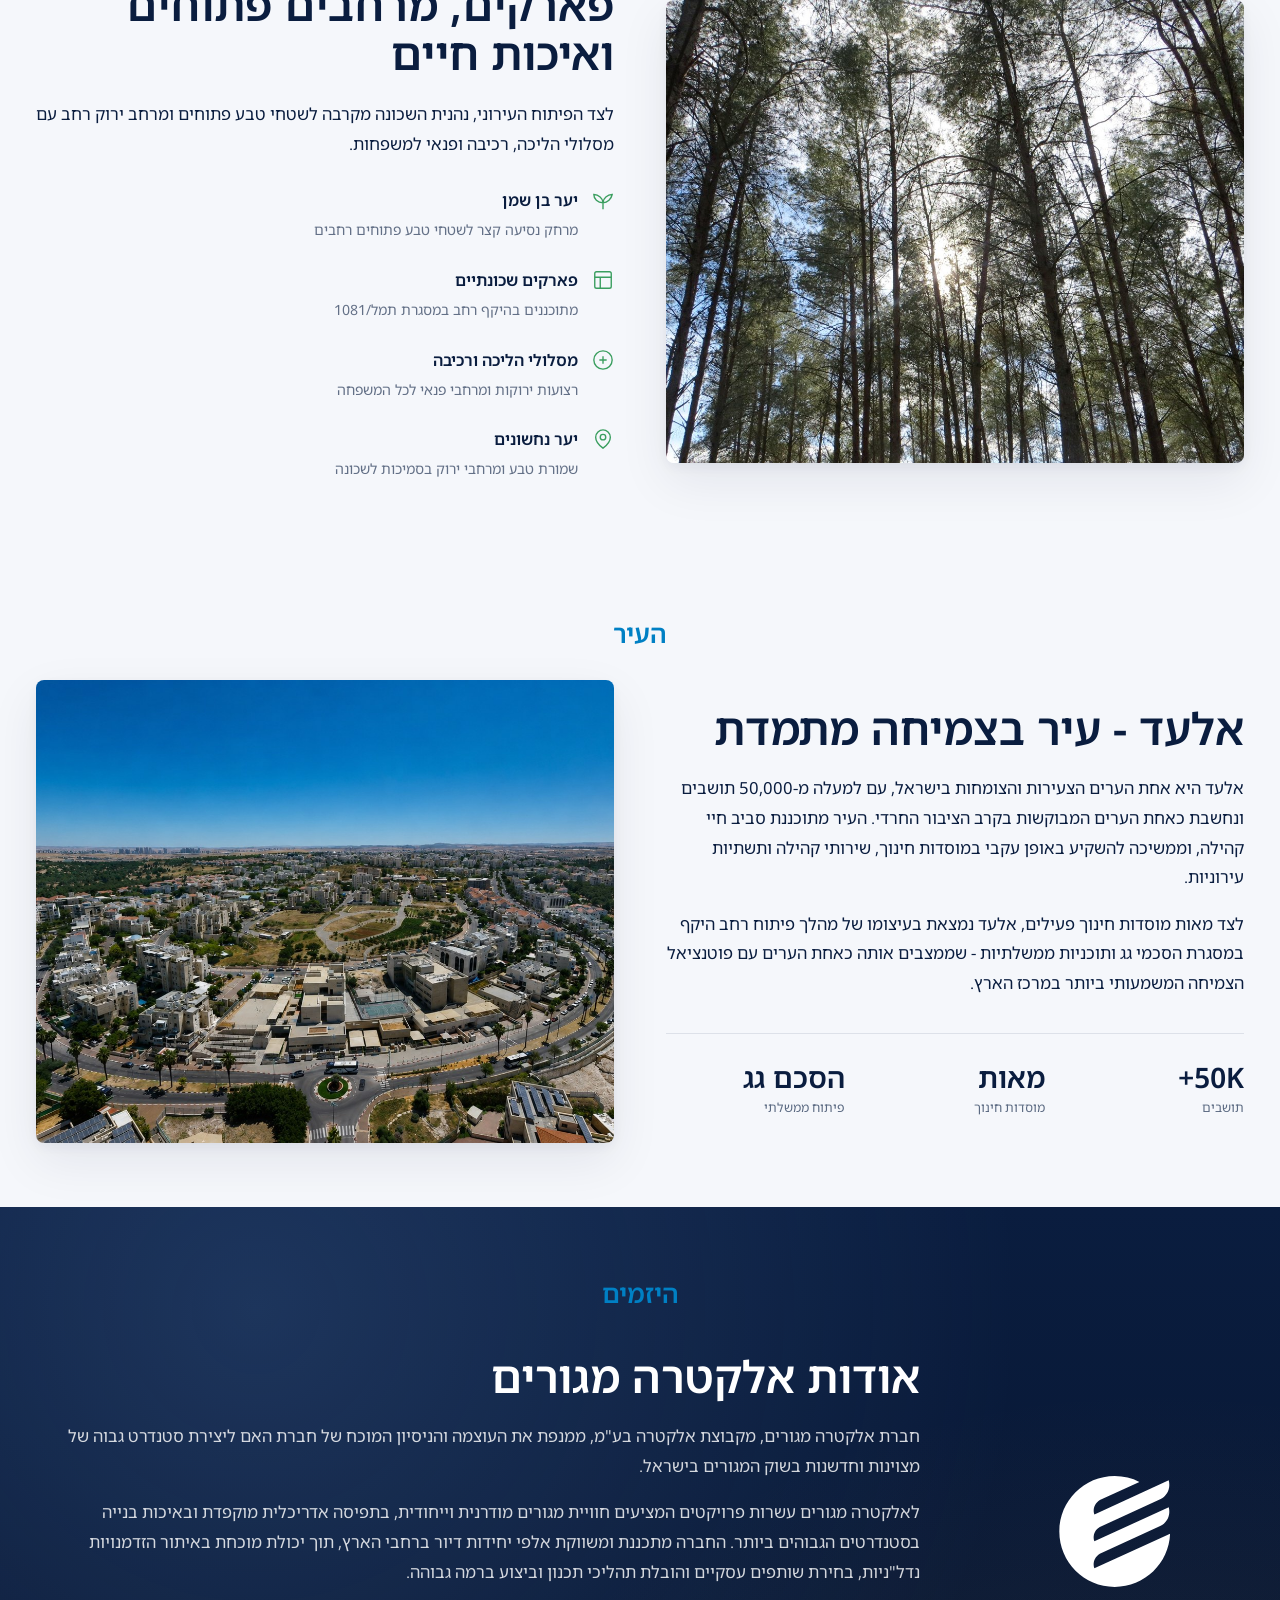
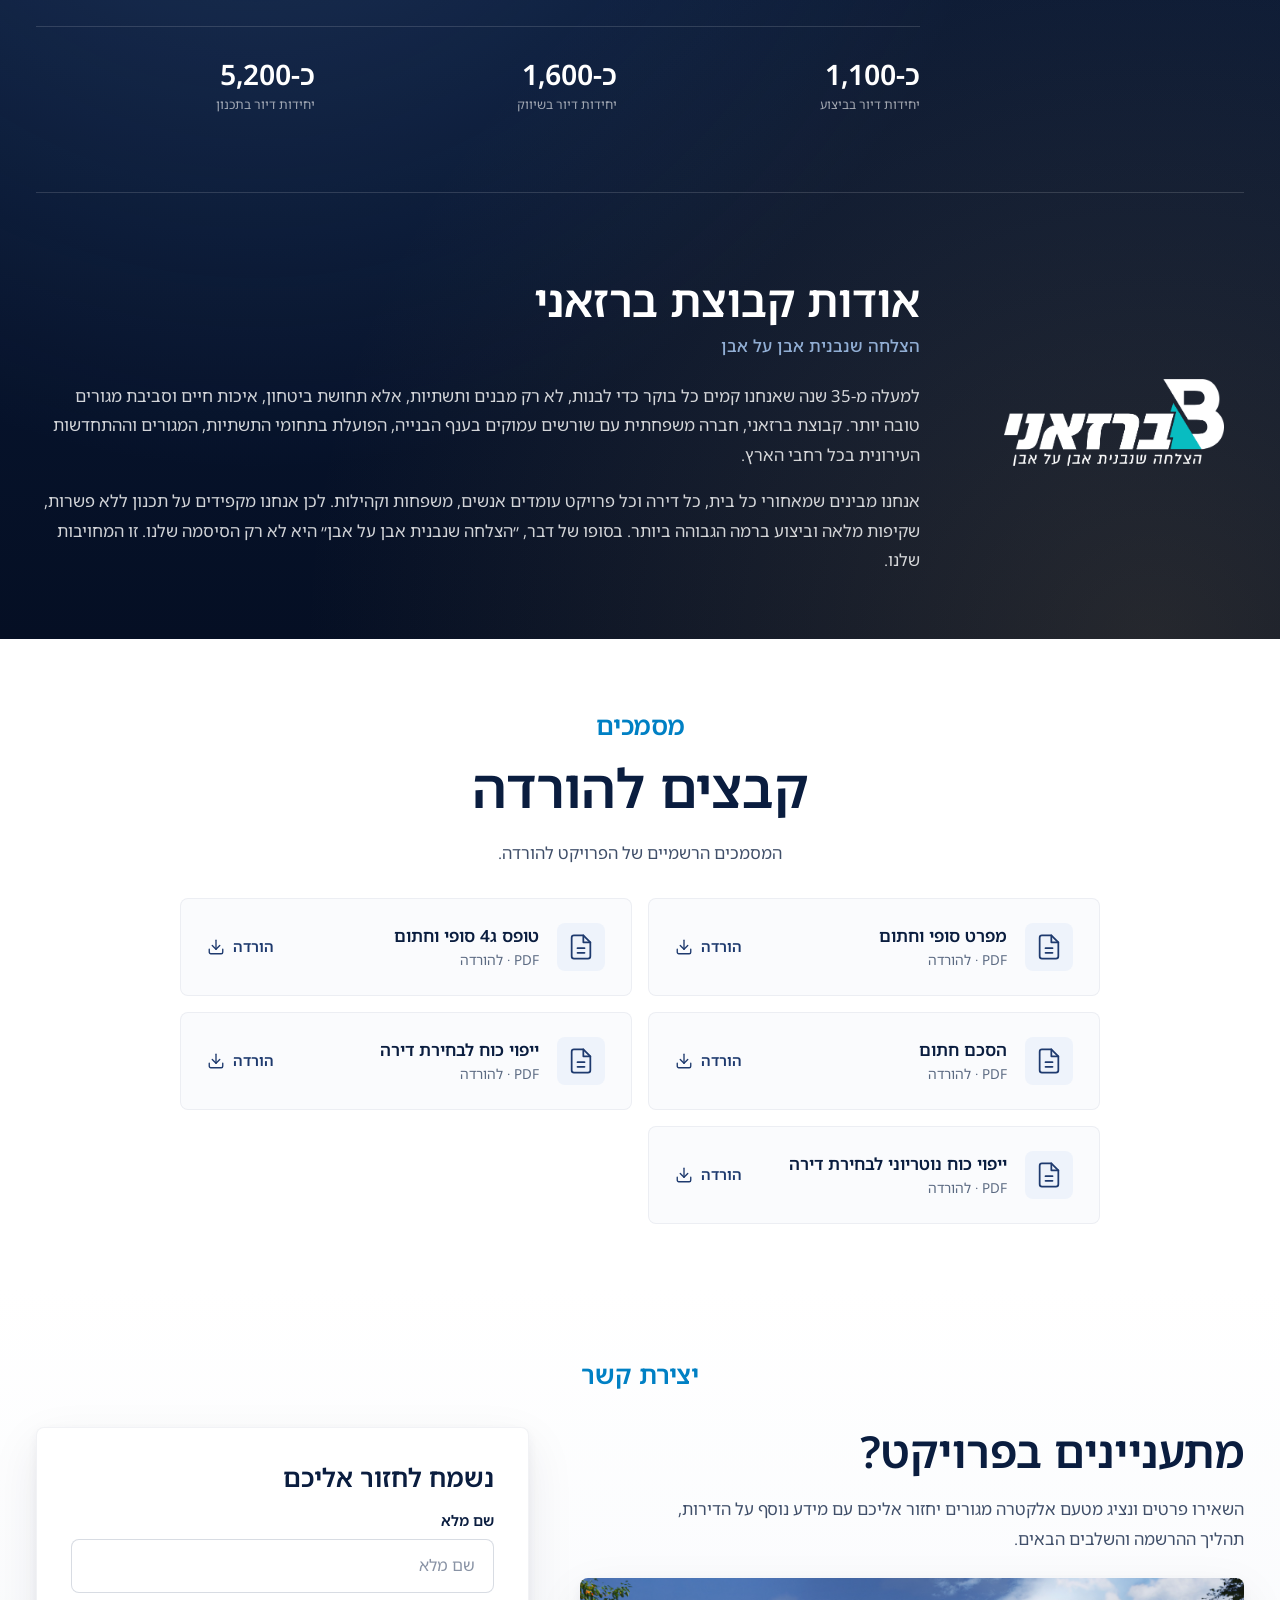
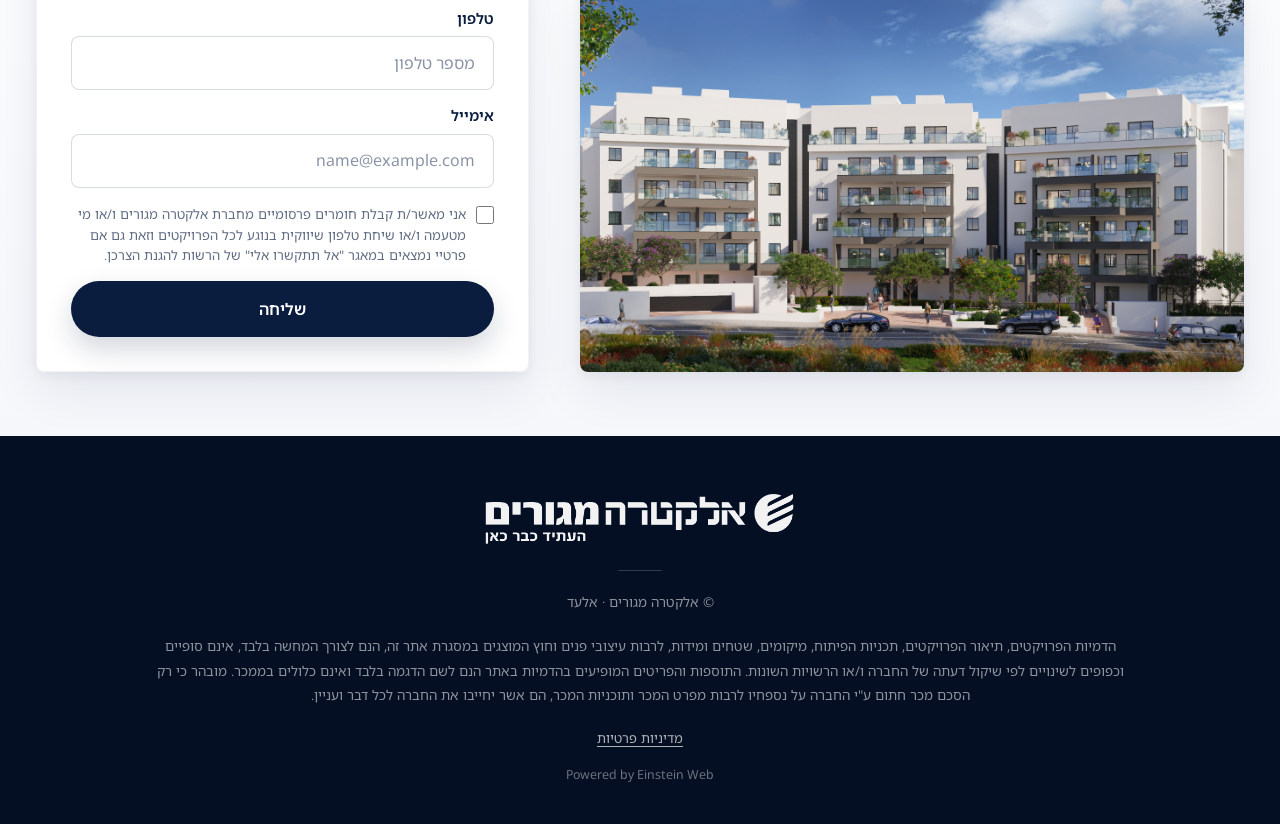
==== commit dc53336c: "Rename the project to HaHoresh; logo options preview Hero lede names Barazani Group; project and loc" ====
--- a/wwwroot/index.html
+++ b/wwwroot/index.html
@@ -84,7 +84,7 @@
           <span class="hero__title-line">הלב החדש</span>
           <span class="hero__title-line hero__title-line--accent">של אלעד</span>
         </h1>
-        <p class="hero__lede">פרויקט מגורים מודרני של אלקטרה מגורים בלב הרובע החדש של העיר</p>
+        <p class="hero__lede">פרויקט מגורים מודרני של אלקטרה מגורים וקבוצת ברזאני בלב הרובע החדש של העיר.</p>
       </div>
     </div>
 
@@ -98,11 +98,11 @@
         <div class="featured__bg" aria-hidden="true"></div>
         <div class="featured__head">
           <span class="eyebrow eyebrow--light">הפרויקט</span>
-          <h2 class="heading heading--display">אלקטרה באלעד</h2>
+          <h2 class="heading heading--display">החורש</h2>
         </div>
         <div class="featured__grid">
           <div class="featured__copy">
-            <p class="body-text body-text--lede">פרויקט אלקטרה באלעד תוכנן ע"י משרד <em>איצקין אדריכלים</em>, ממוקם בלב החדש של אלעד, במתחם 71996 (מגרשים 30, 38 ו-39). הפרויקט כולל 234 יחידות דיור - 188 דירות במסגרת מחיר מטרה ו-46 דירות לשוק החופשי.</p>
+            <p class="body-text body-text--lede">פרויקט החורש תוכנן ע"י משרד <em>איצקין אדריכלים</em>, ממוקם בלב החדש של אלעד, במתחם 71996 (מגרשים 30, 38 ו-39). הפרויקט כולל 234 יחידות דיור - 188 דירות במסגרת מחיר מטרה ו-46 דירות לשוק החופשי.</p>
             <p class="body-text">מתחם מגורים מודרני הכולל 7 בניינים בני 7-8 קומות, המעניקים תחושת פרטיות לצד קהילה מתגבשת. באחד מבנייני הפרויקט מתוכננת קומת מסחר, אשר צפויה להציע מגוון שירותים לנוחות הדיירים. תמהיל הדירות מגוון וכולל דירות 2-6 חדרים ופנטהאוזים - כל הדירות כוללות מרפסות סוכה מרווחות ותקניות, המתוכננות בקפידה אדריכלית.</p>
             <p class="body-text">מיקומו של הפרויקט בתוך מתחמי המגורים המרכזיים של תמל/1081 מעניק לדיירים יתרון משמעותי - מגורים בשכונה חדשה ומתוכננת מהיסוד, לצד התפתחות מהירה של סביבת מגורים מלאה הכוללת מוסדות חינוך, שטחים פתוחים ושירותים קהילתיים.</p>
             <div class="featured-actions">
@@ -159,7 +159,7 @@
       <div class="location-intro reveal">
         <span class="eyebrow">המיקום</span>
         <h2 class="heading">הרובע החדש של אלעד</h2>
-        <p class="body-text">פרויקט אלקטרה באלעד ממוקם בלב הרובע החדש של אלעד, במסגרת תוכנית תמל/1081. זהו מהלך תכנוני רחב היקף על שטח של כ-2,600 דונם, הכולל כ-4,200 יחידות דיור לצד שטחי ציבור, פארקים, מסחר ותעסוקה.</p>
+        <p class="body-text">פרויקט החורש ממוקם בלב הרובע החדש של אלעד, במסגרת תוכנית תמל/1081. זהו מהלך תכנוני רחב היקף על שטח של כ-2,600 דונם, הכולל כ-4,200 יחידות דיור לצד שטחי ציבור, פארקים, מסחר ותעסוקה.</p>
         <p class="body-text">הרובע החדש מרכז את הצמיחה העתידית של העיר ומציע שכונה מתוכננת מהיסוד, עם תשתיות מתקדמות ומעטפת מלאה לחיי משפחה.</p>
         <ul class="metric-list metric-list--center">
           <li><strong>2,600</strong><span>דונם</span></li>
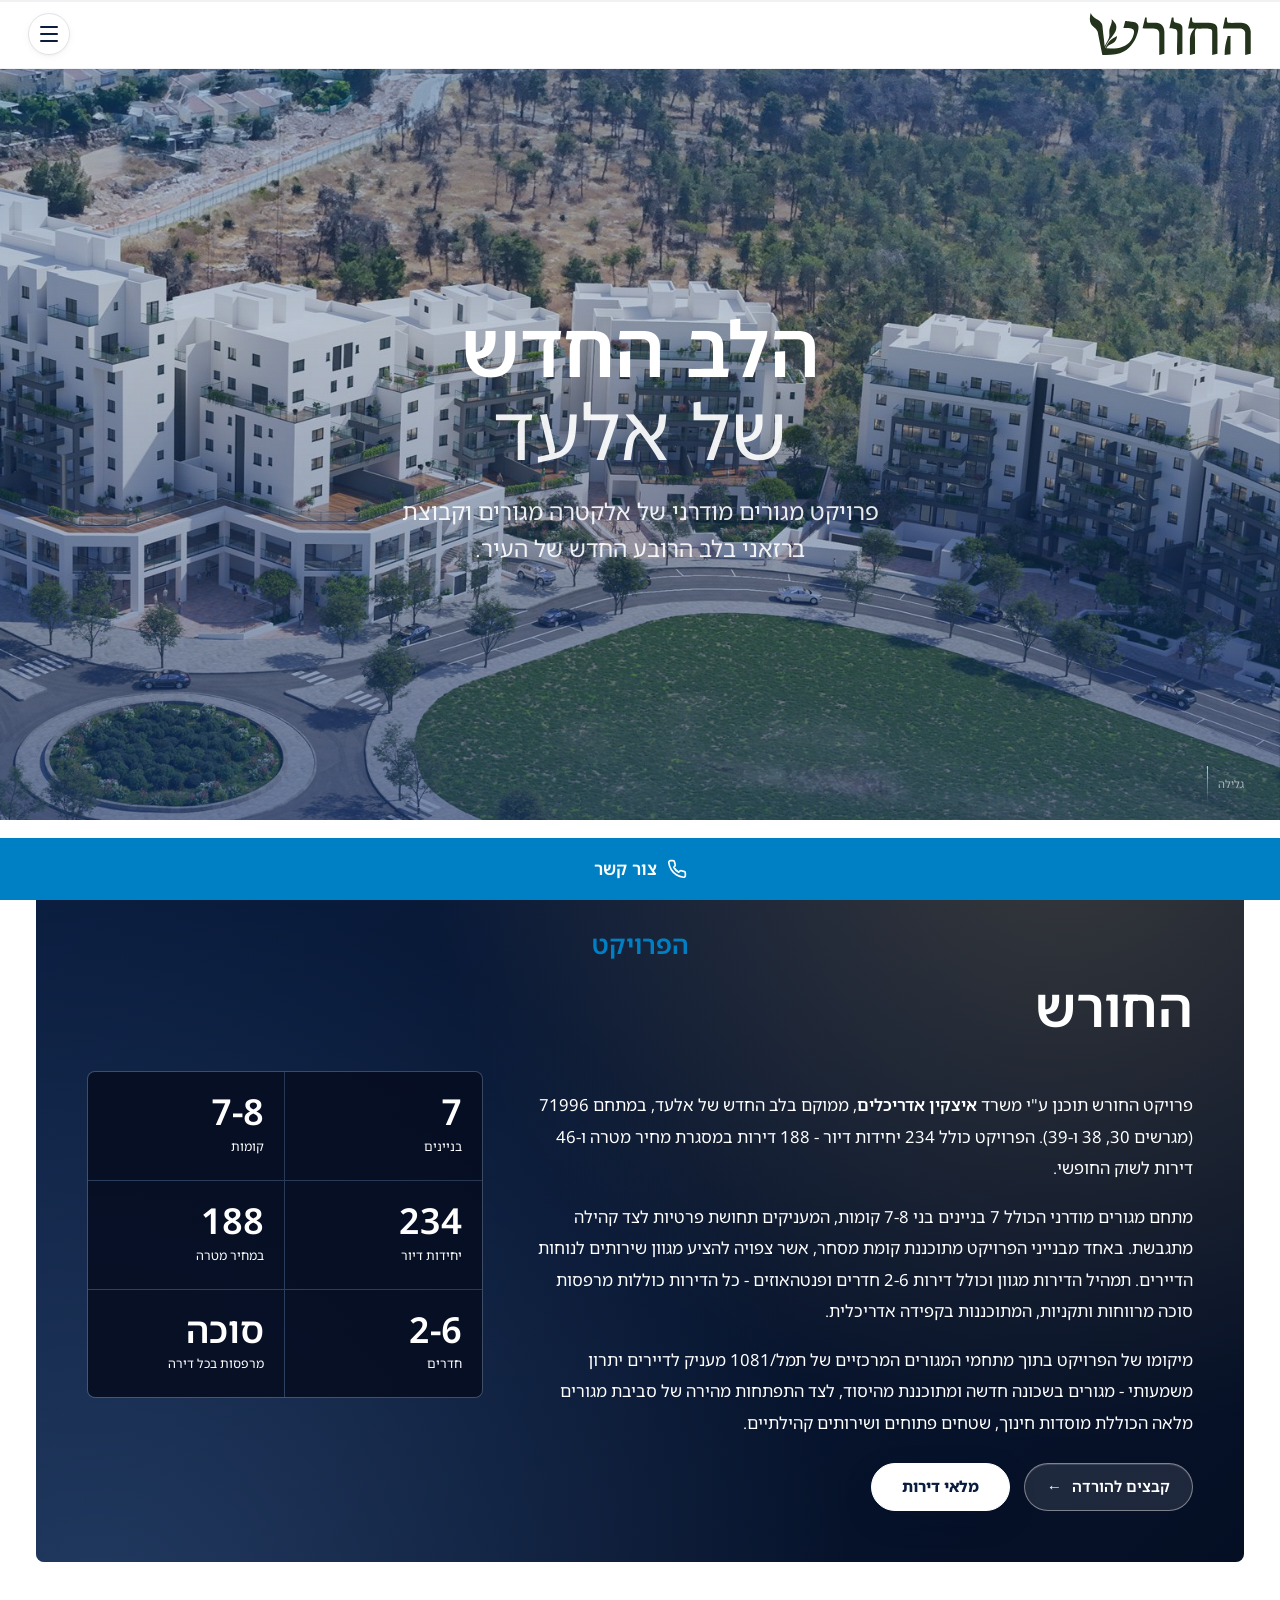
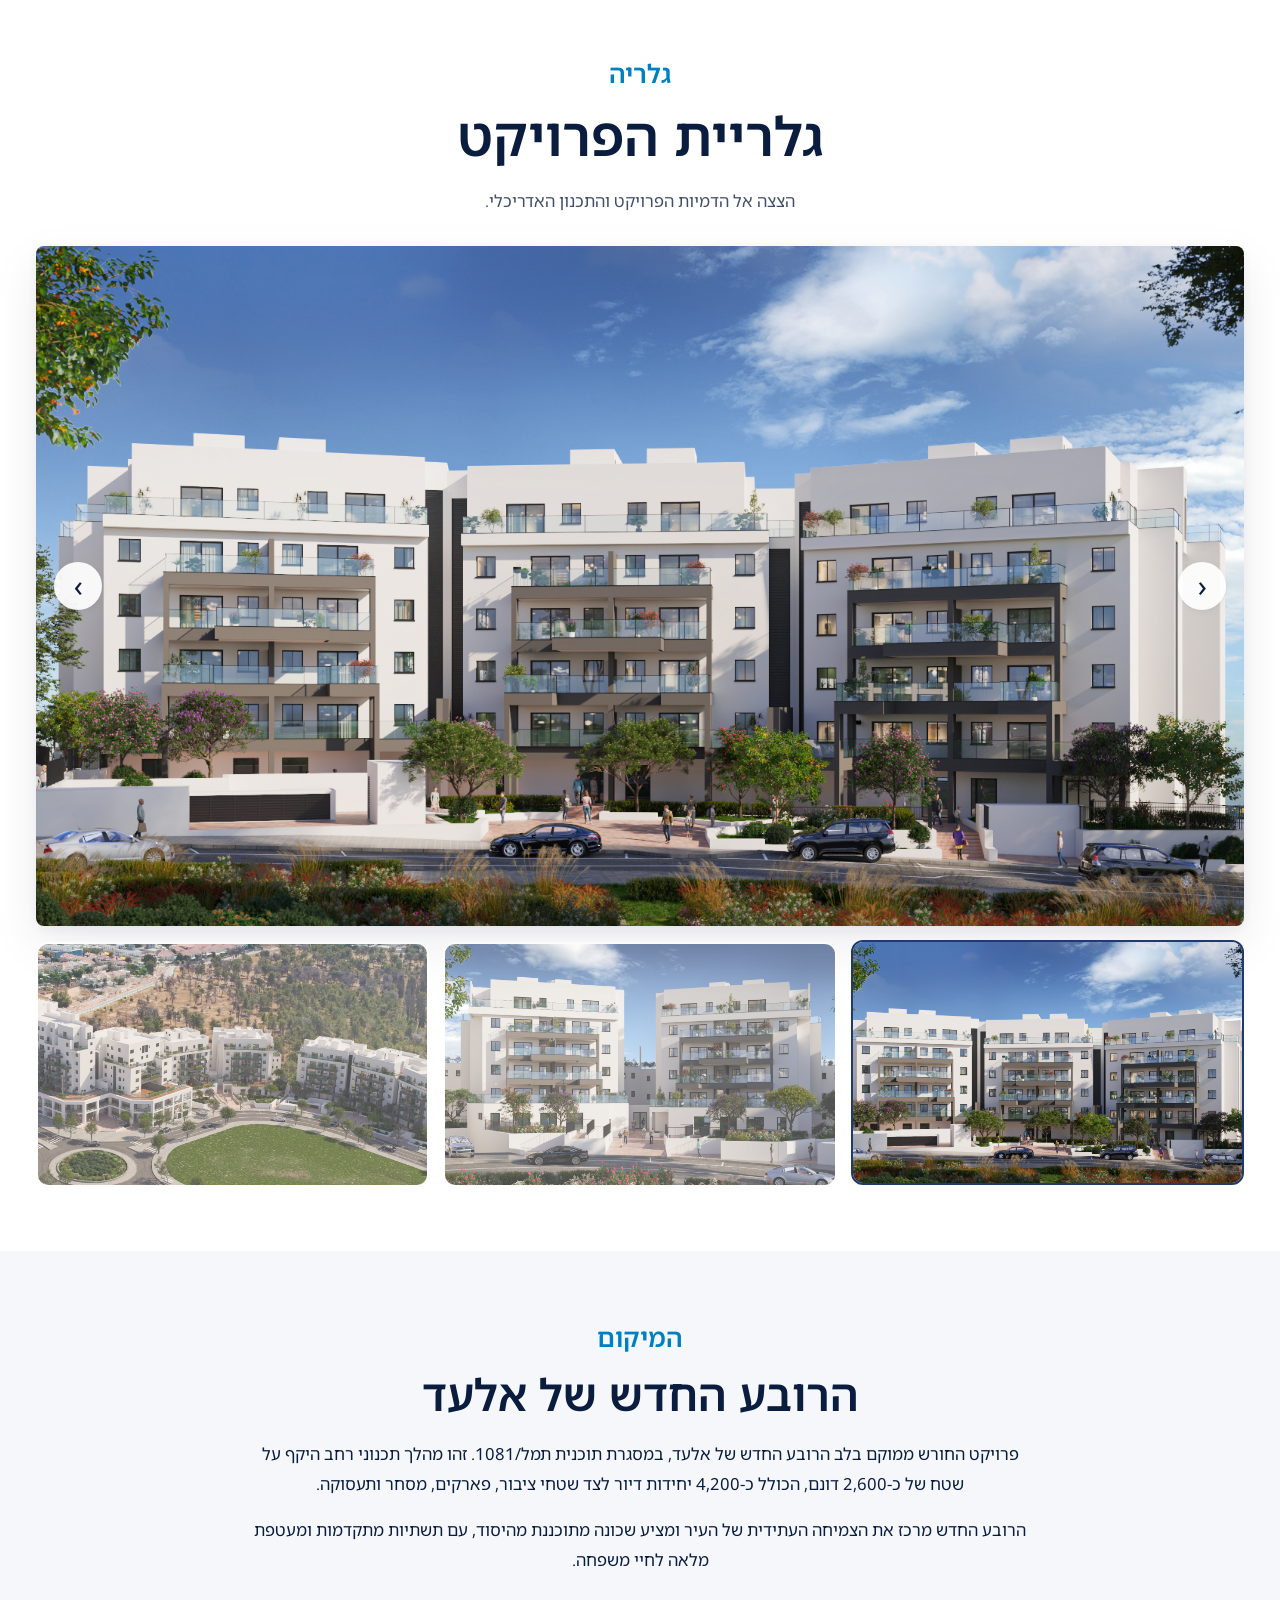
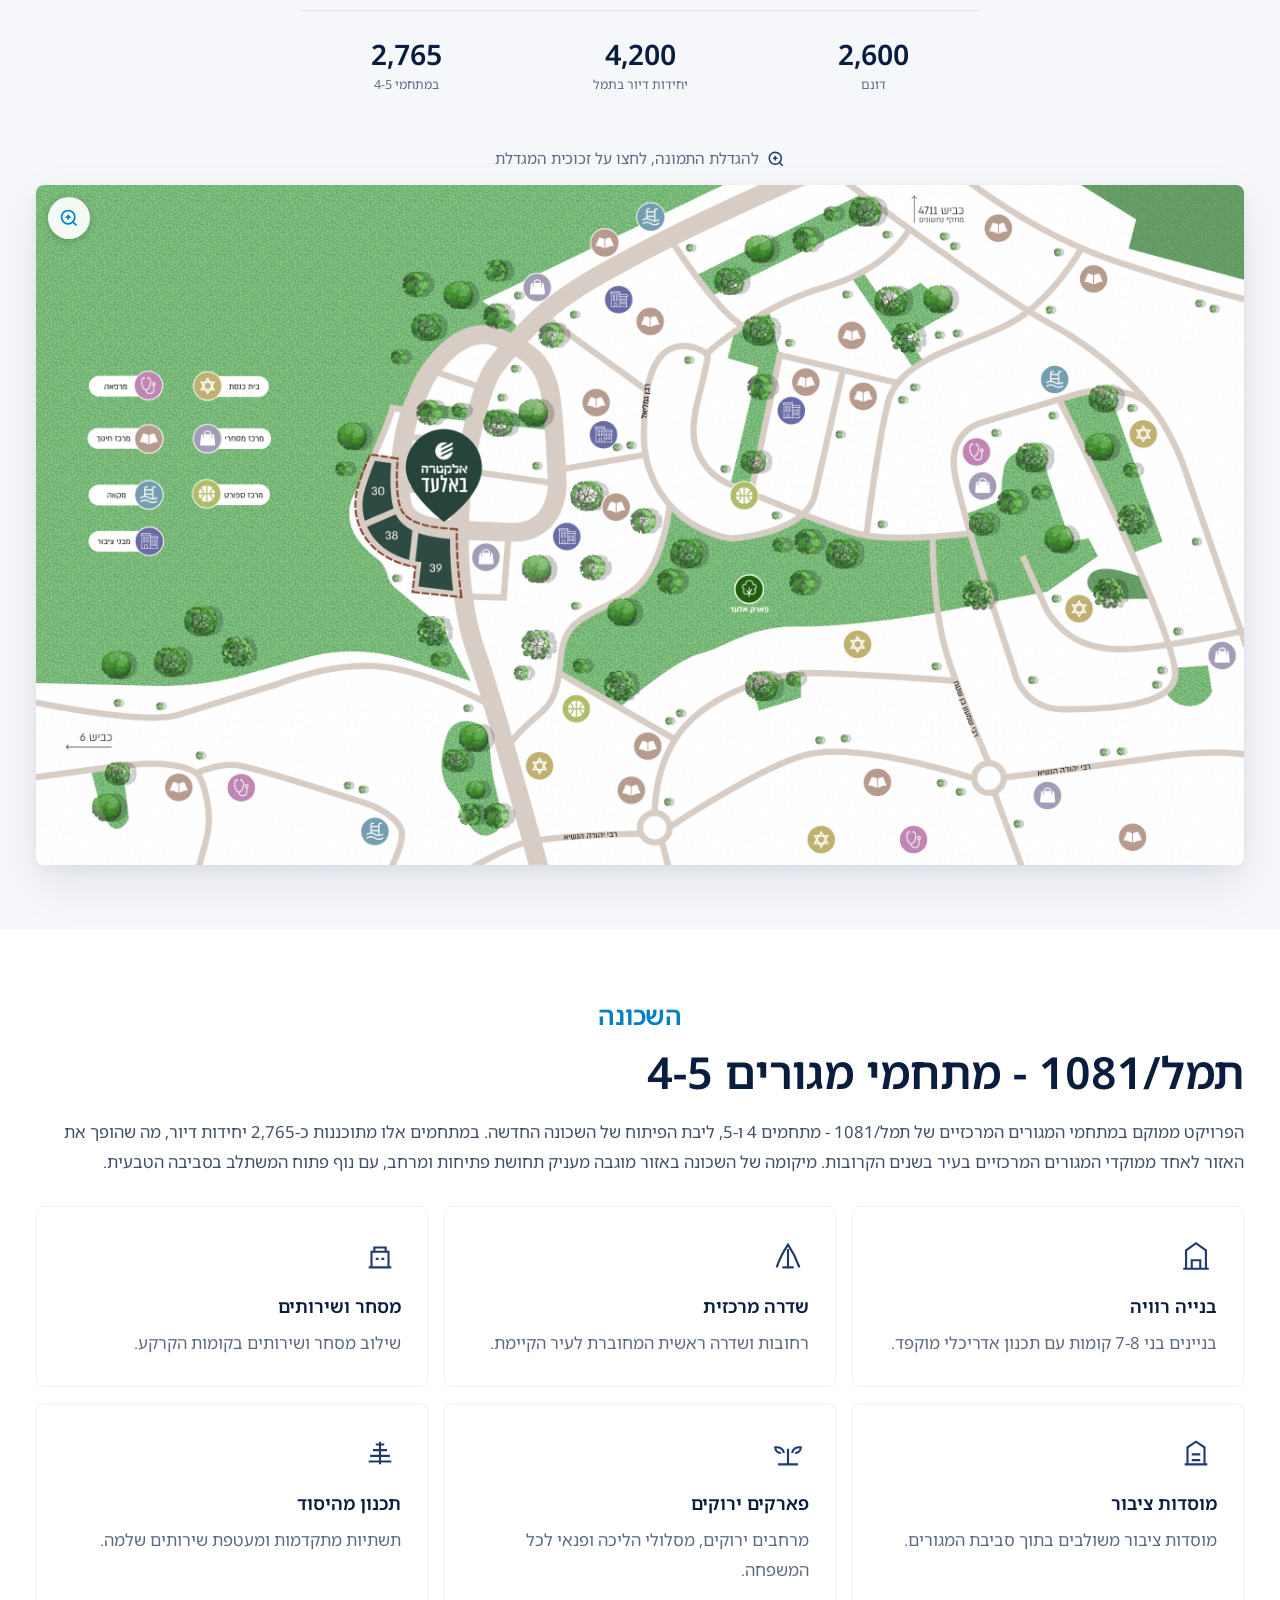
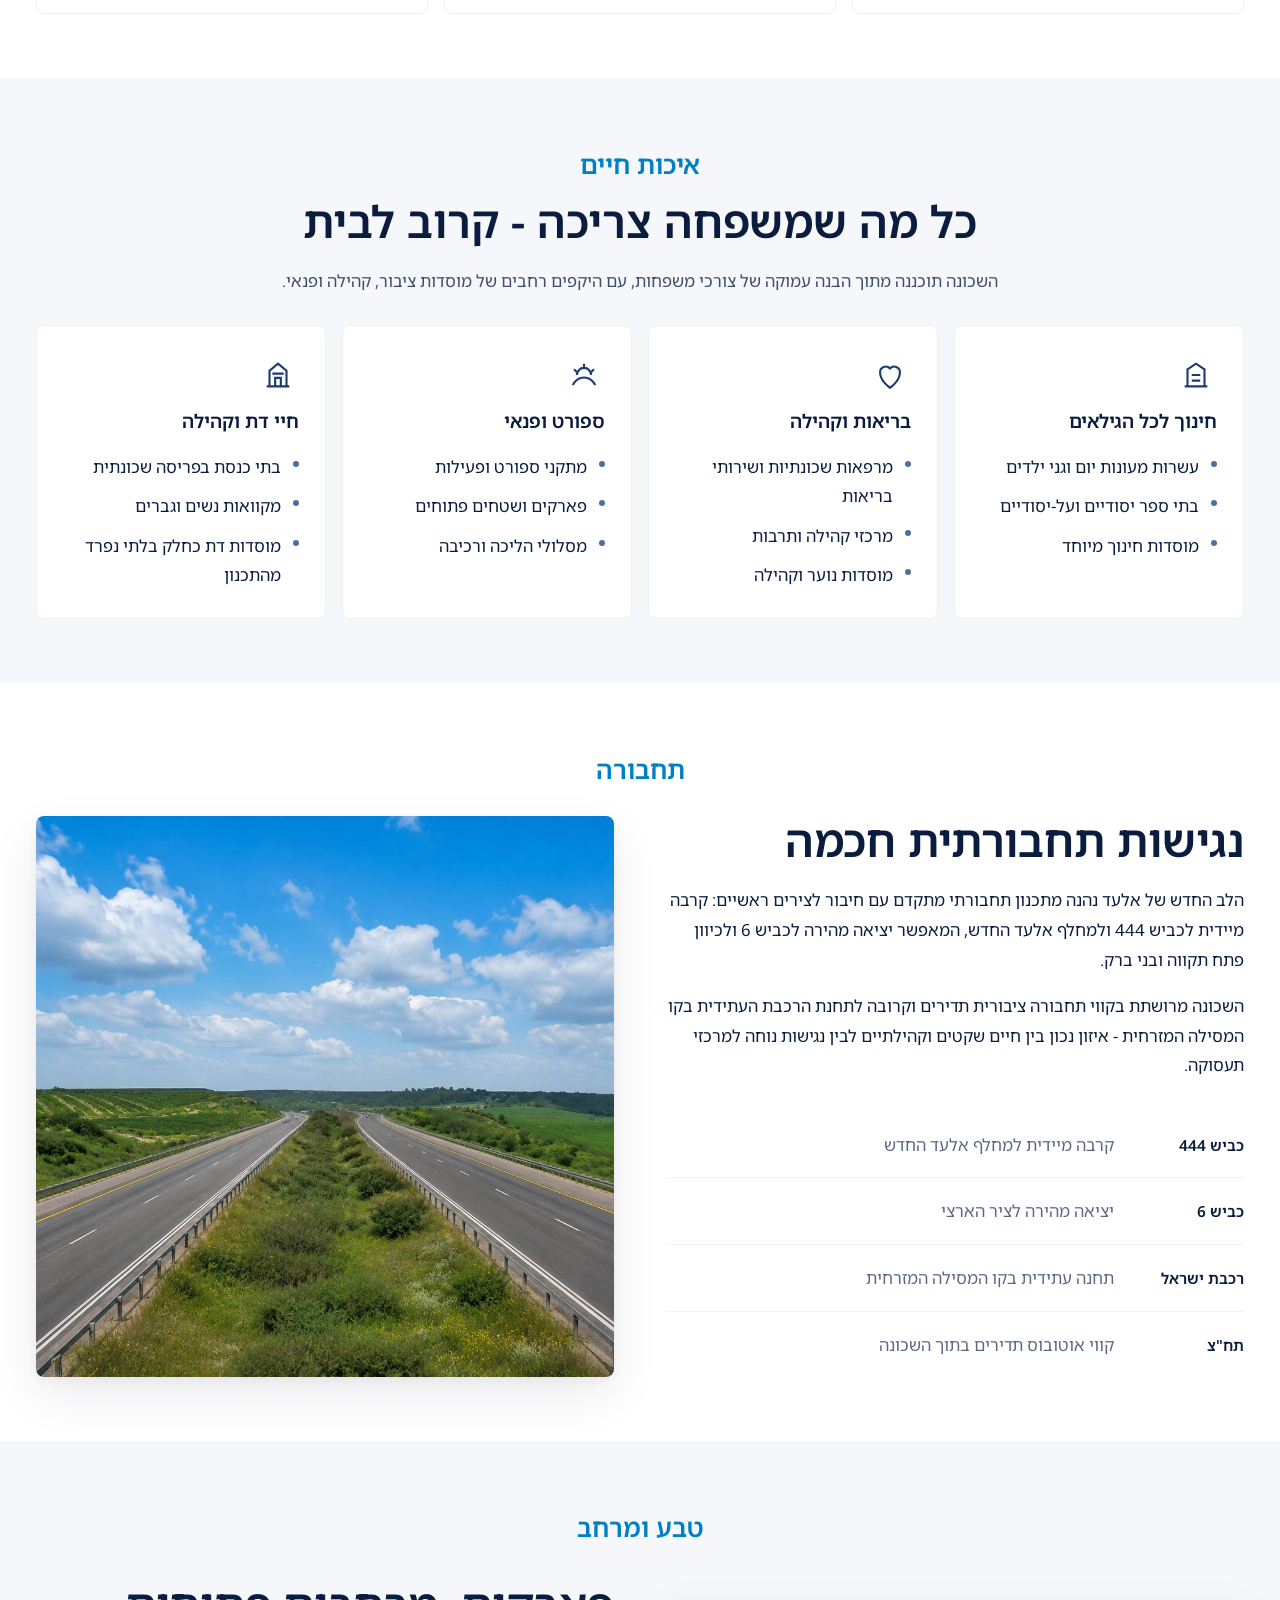
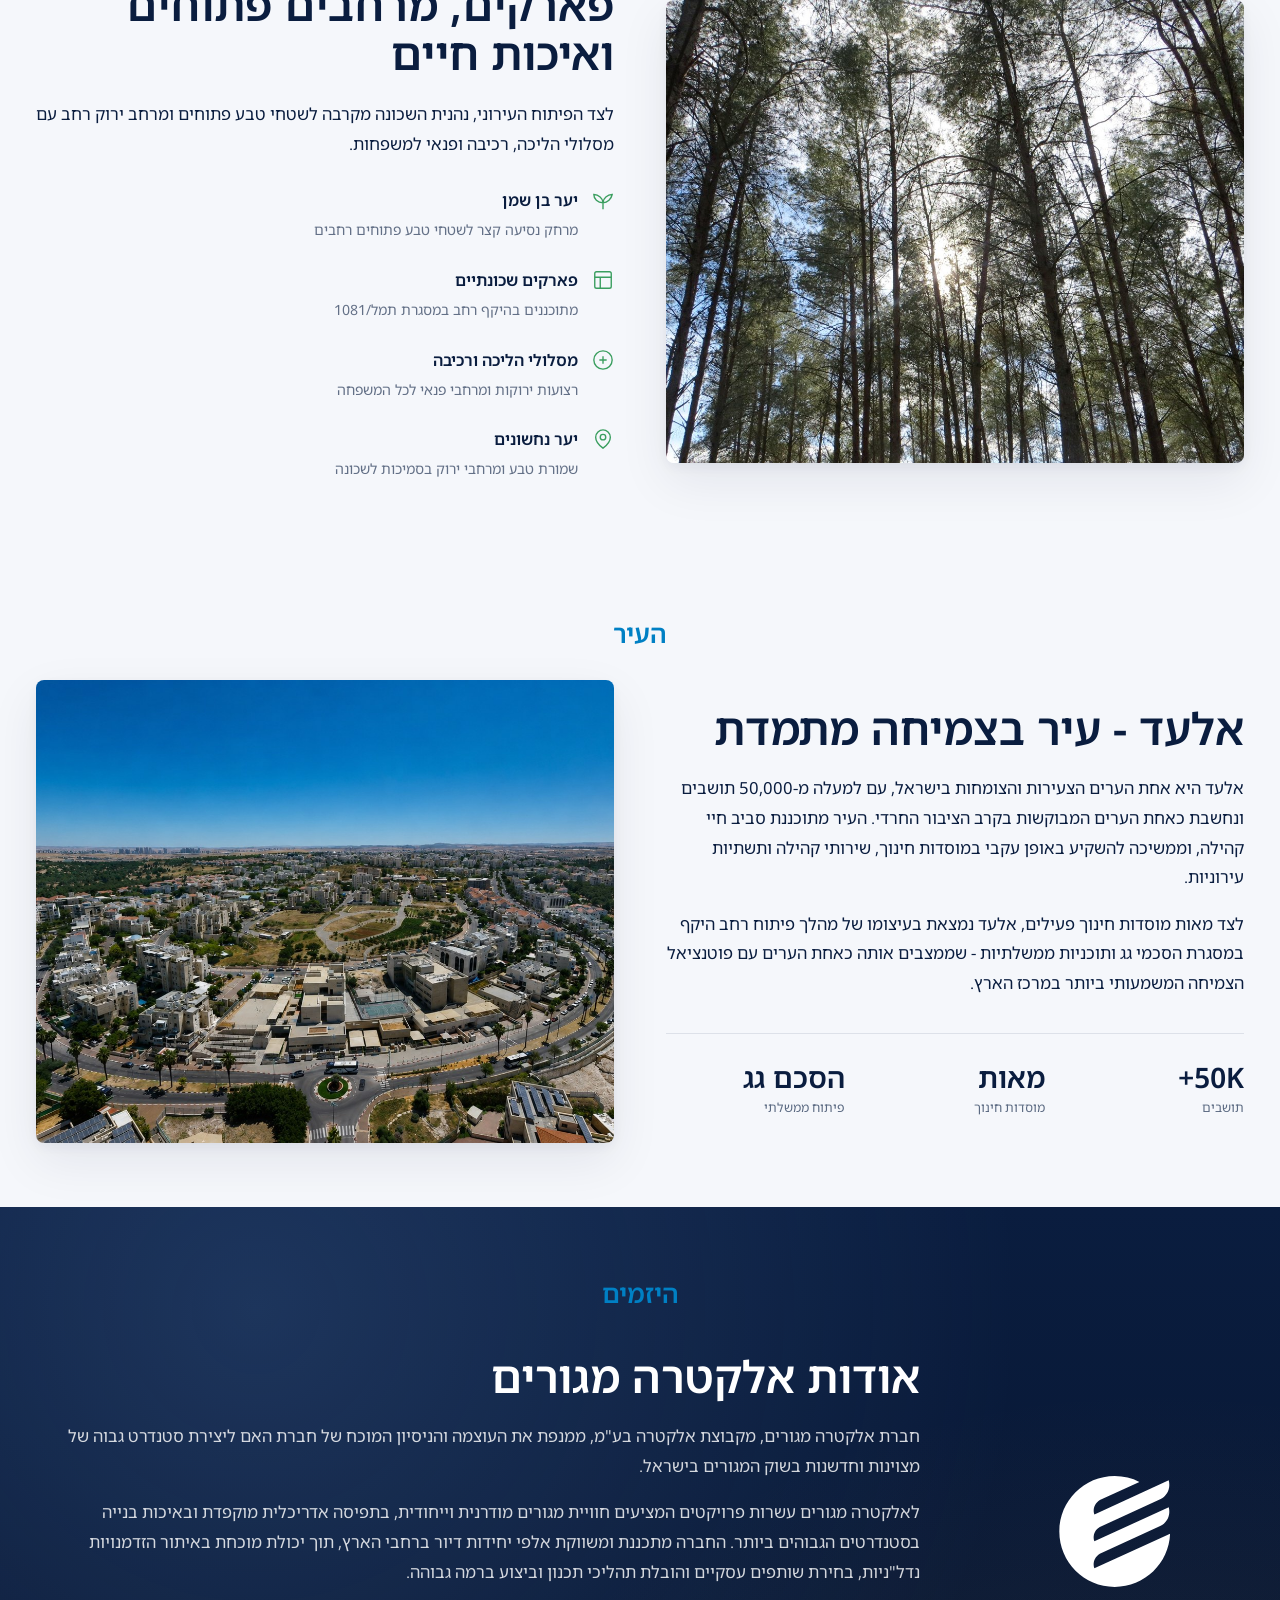
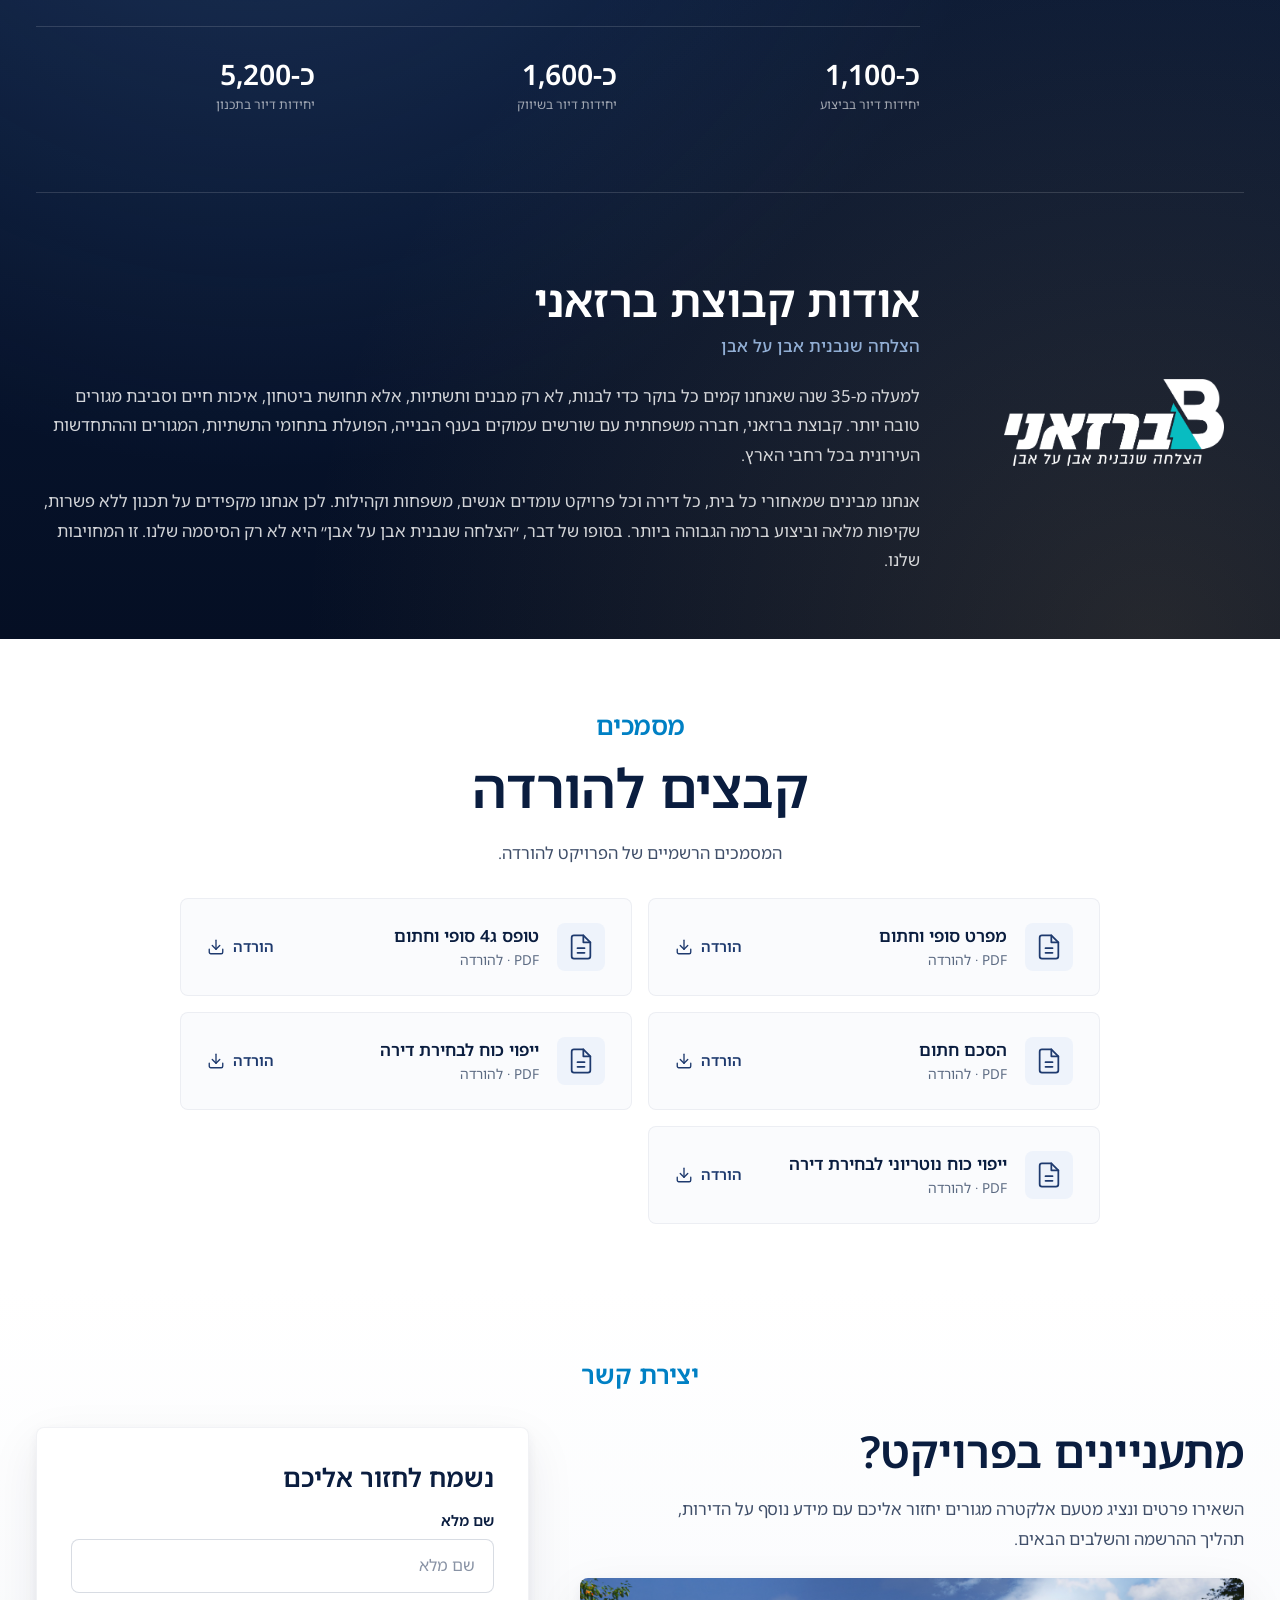
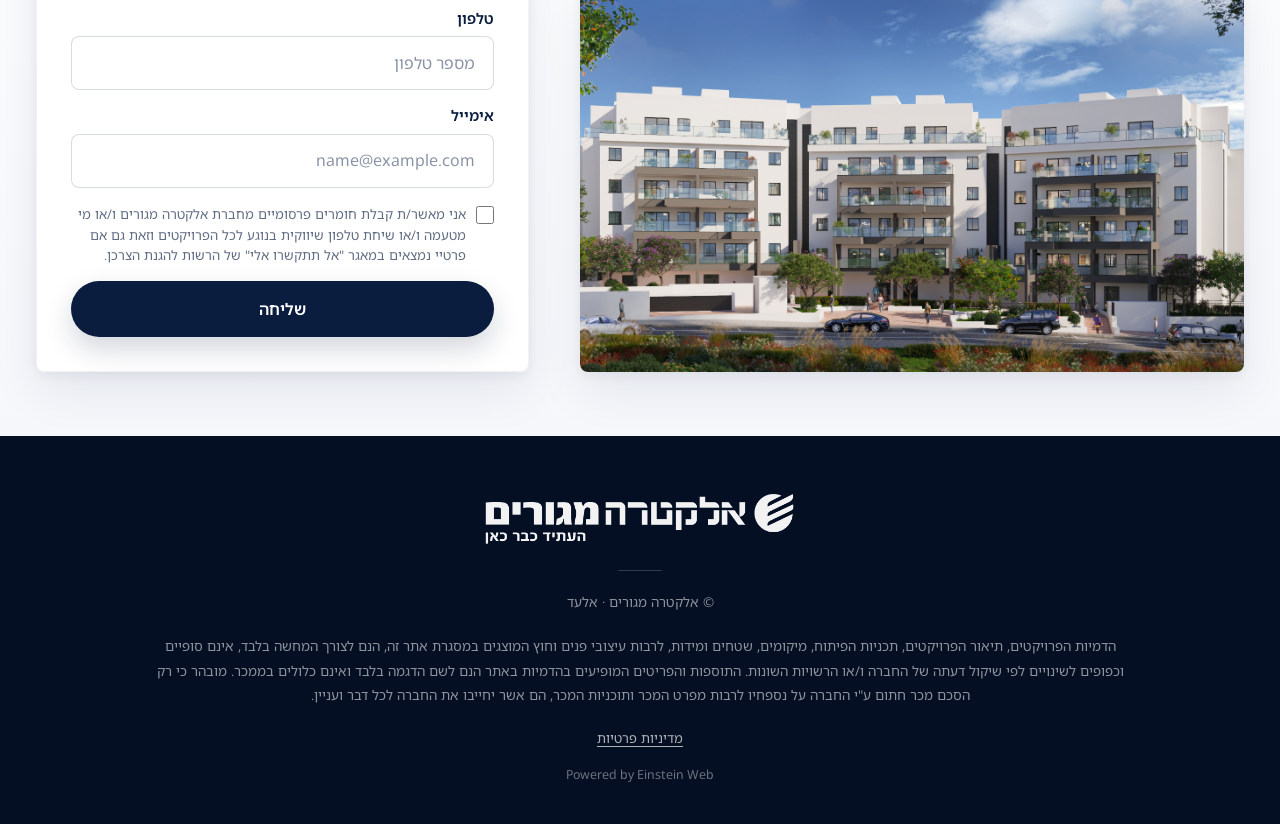
==== commit 8607ccac: "Header: HaHoresh wordmark logo (option A) Co-Authored-By: Claude Fable 5.1 <noreply@anthropic.com>" ====
--- a/wwwroot/index.html
+++ b/wwwroot/index.html
@@ -26,12 +26,12 @@
 
   <!-- Header -->
   <header class="site-header">
-    <a href="#top" class="mobile-project-logo-direct" aria-label="אלקטרה באלעד">
-      <img src="assets/logo/electra-elad-logo-horizontal.png" alt="אלקטרה באלעד">
+    <a href="#top" class="mobile-project-logo-direct" aria-label="החורש – לדף הבית">
+      <img src="assets/logo/horesh-logo.svg" alt="החורש">
     </a>
     <div class="site-header__inner">
-      <a href="#top" class="site-header__logo site-header__logo--project" aria-label="אלקטרה באלעד">
-        <img src="assets/logo/electra-elad-logo-horizontal.png" alt="אלקטרה באלעד">
+      <a href="#top" class="site-header__logo site-header__logo--project" aria-label="החורש – לדף הבית">
+        <img src="assets/logo/horesh-logo.svg" alt="החורש">
       </a>
       <nav class="site-nav" aria-label="ראשי">
         <a href="#project">הפרויקט</a>
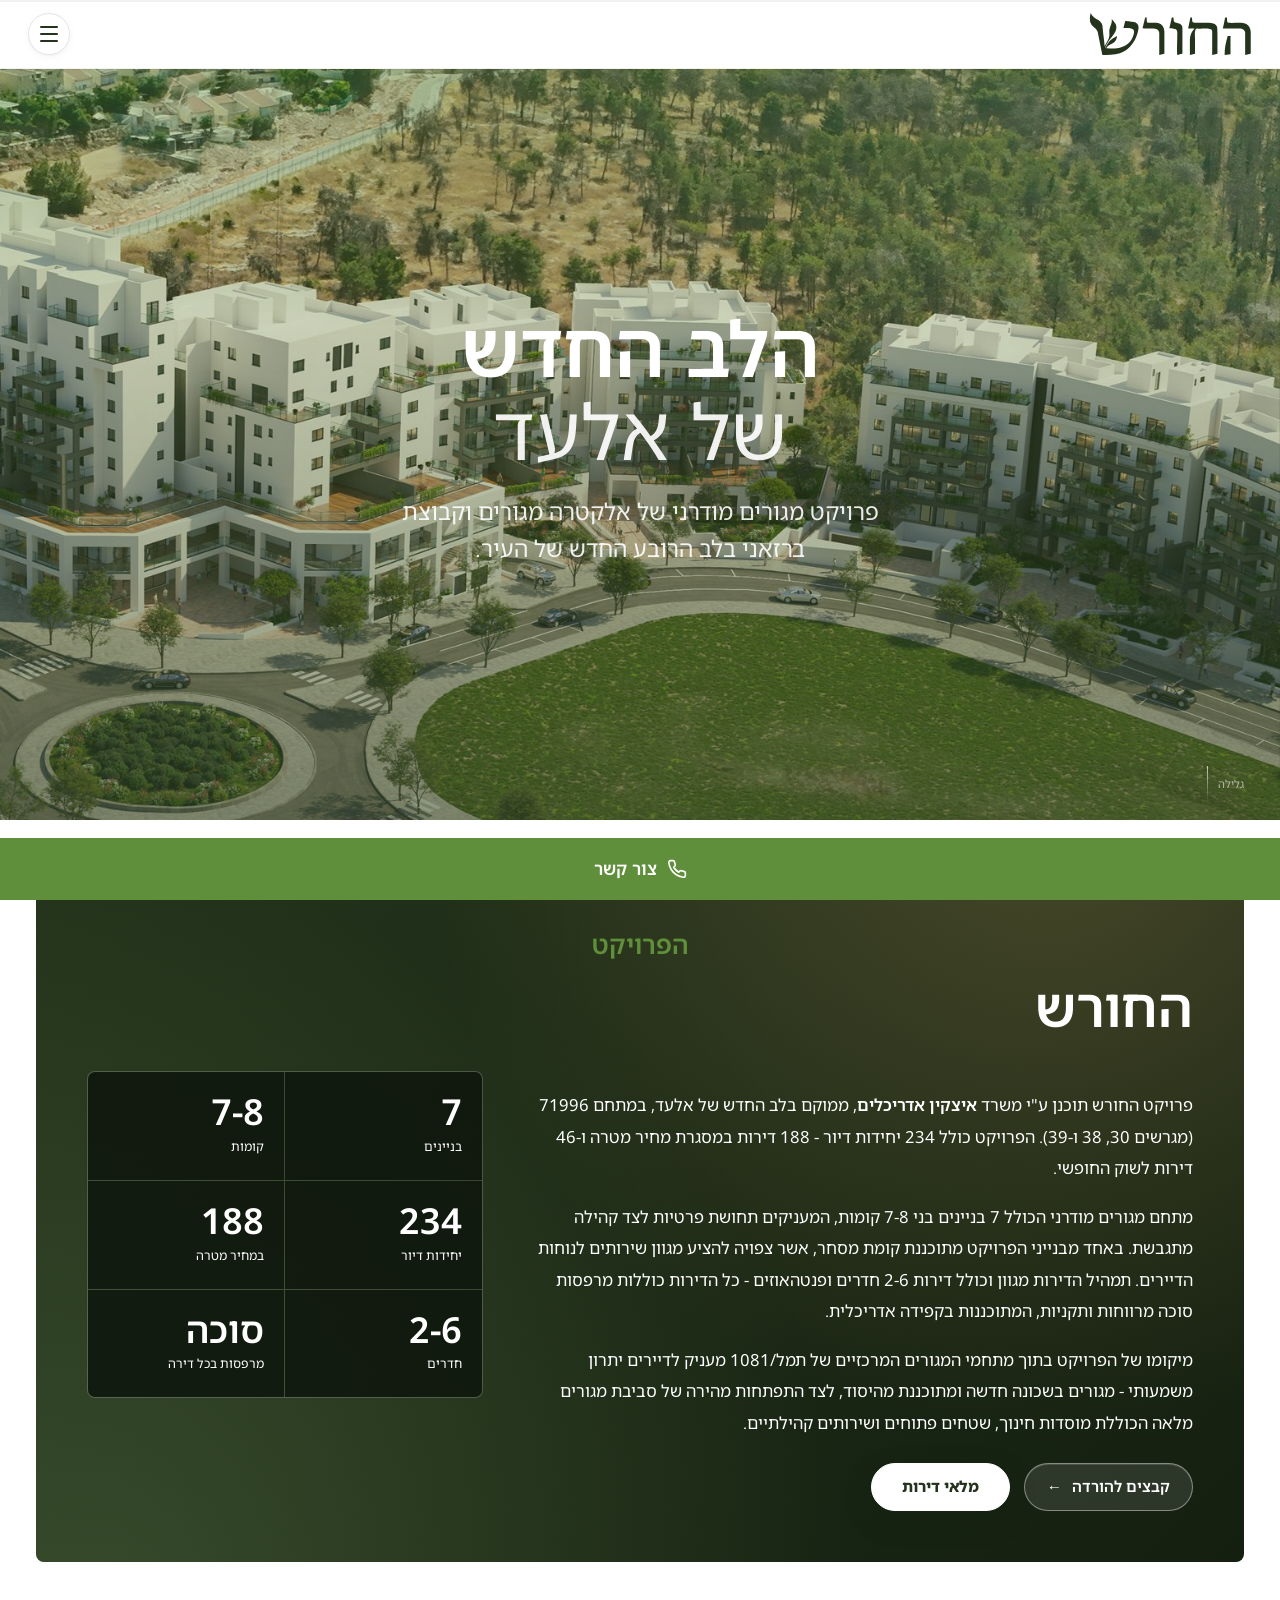
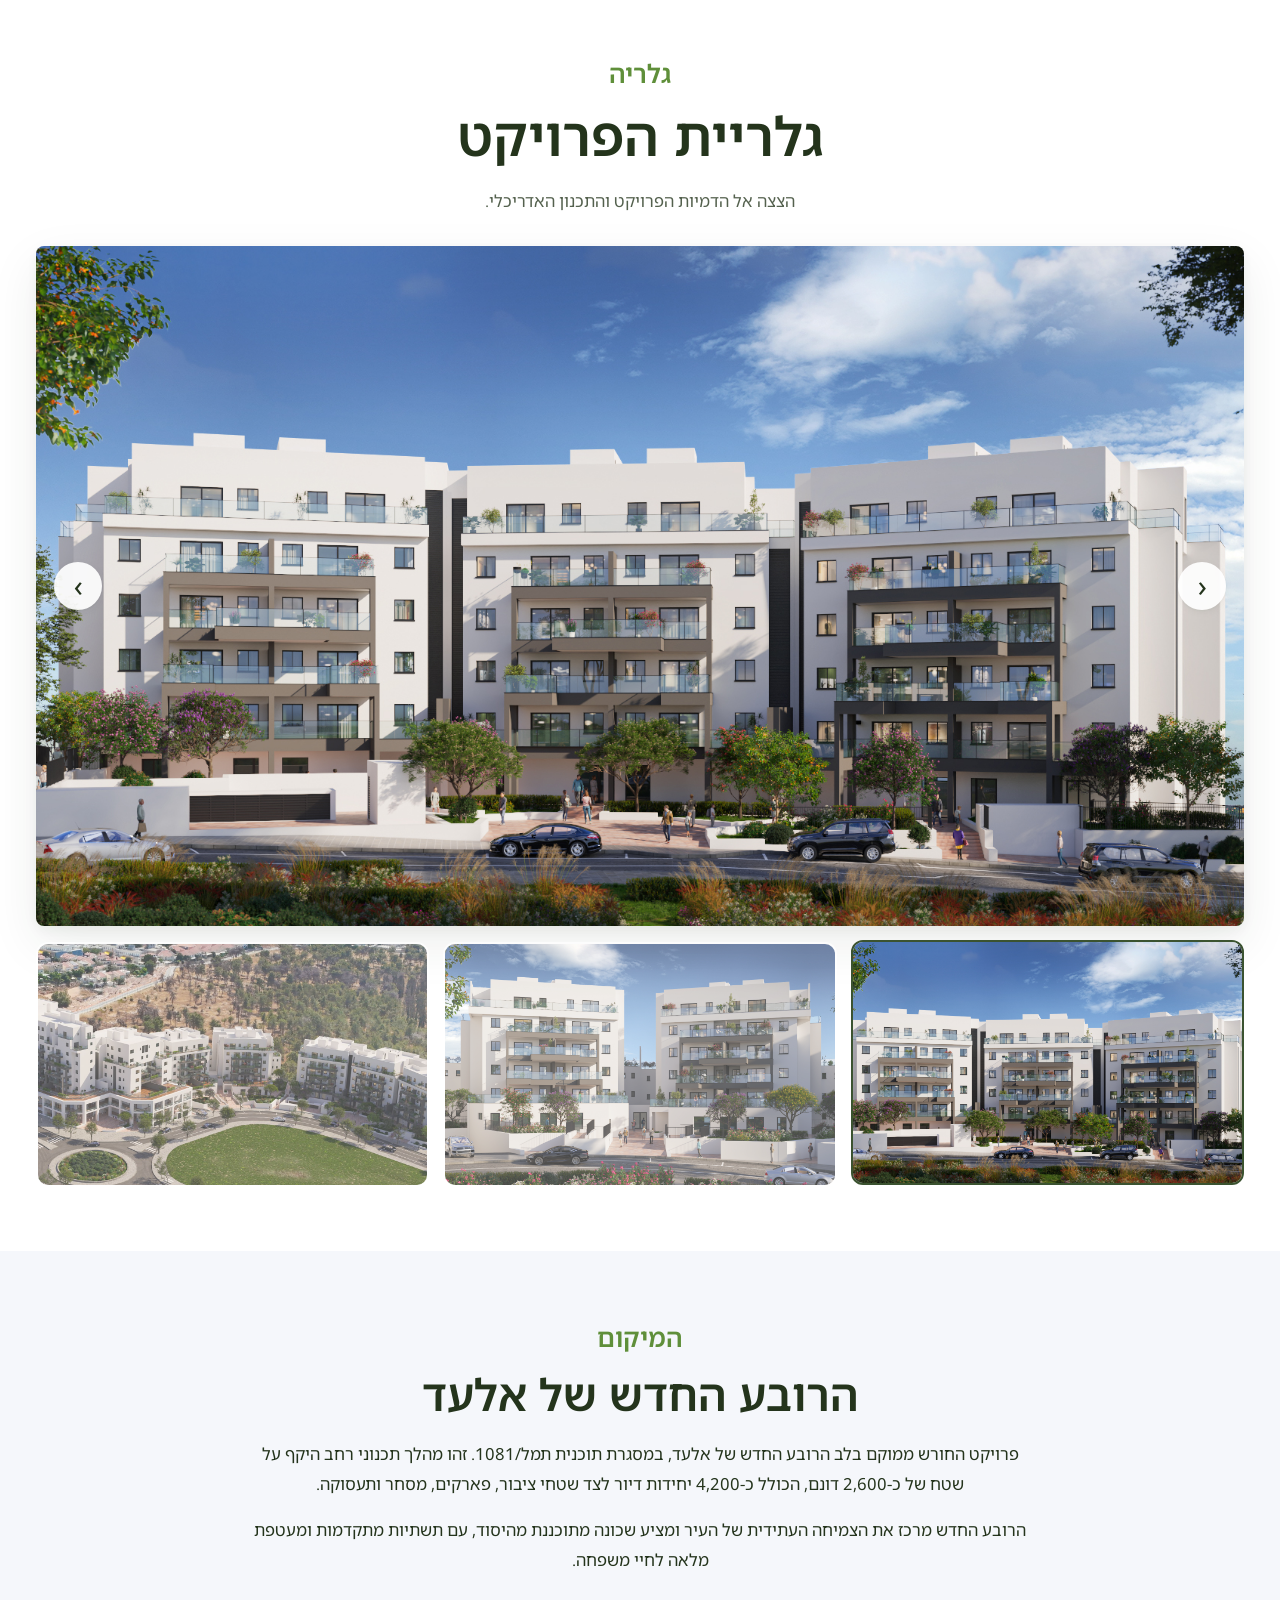
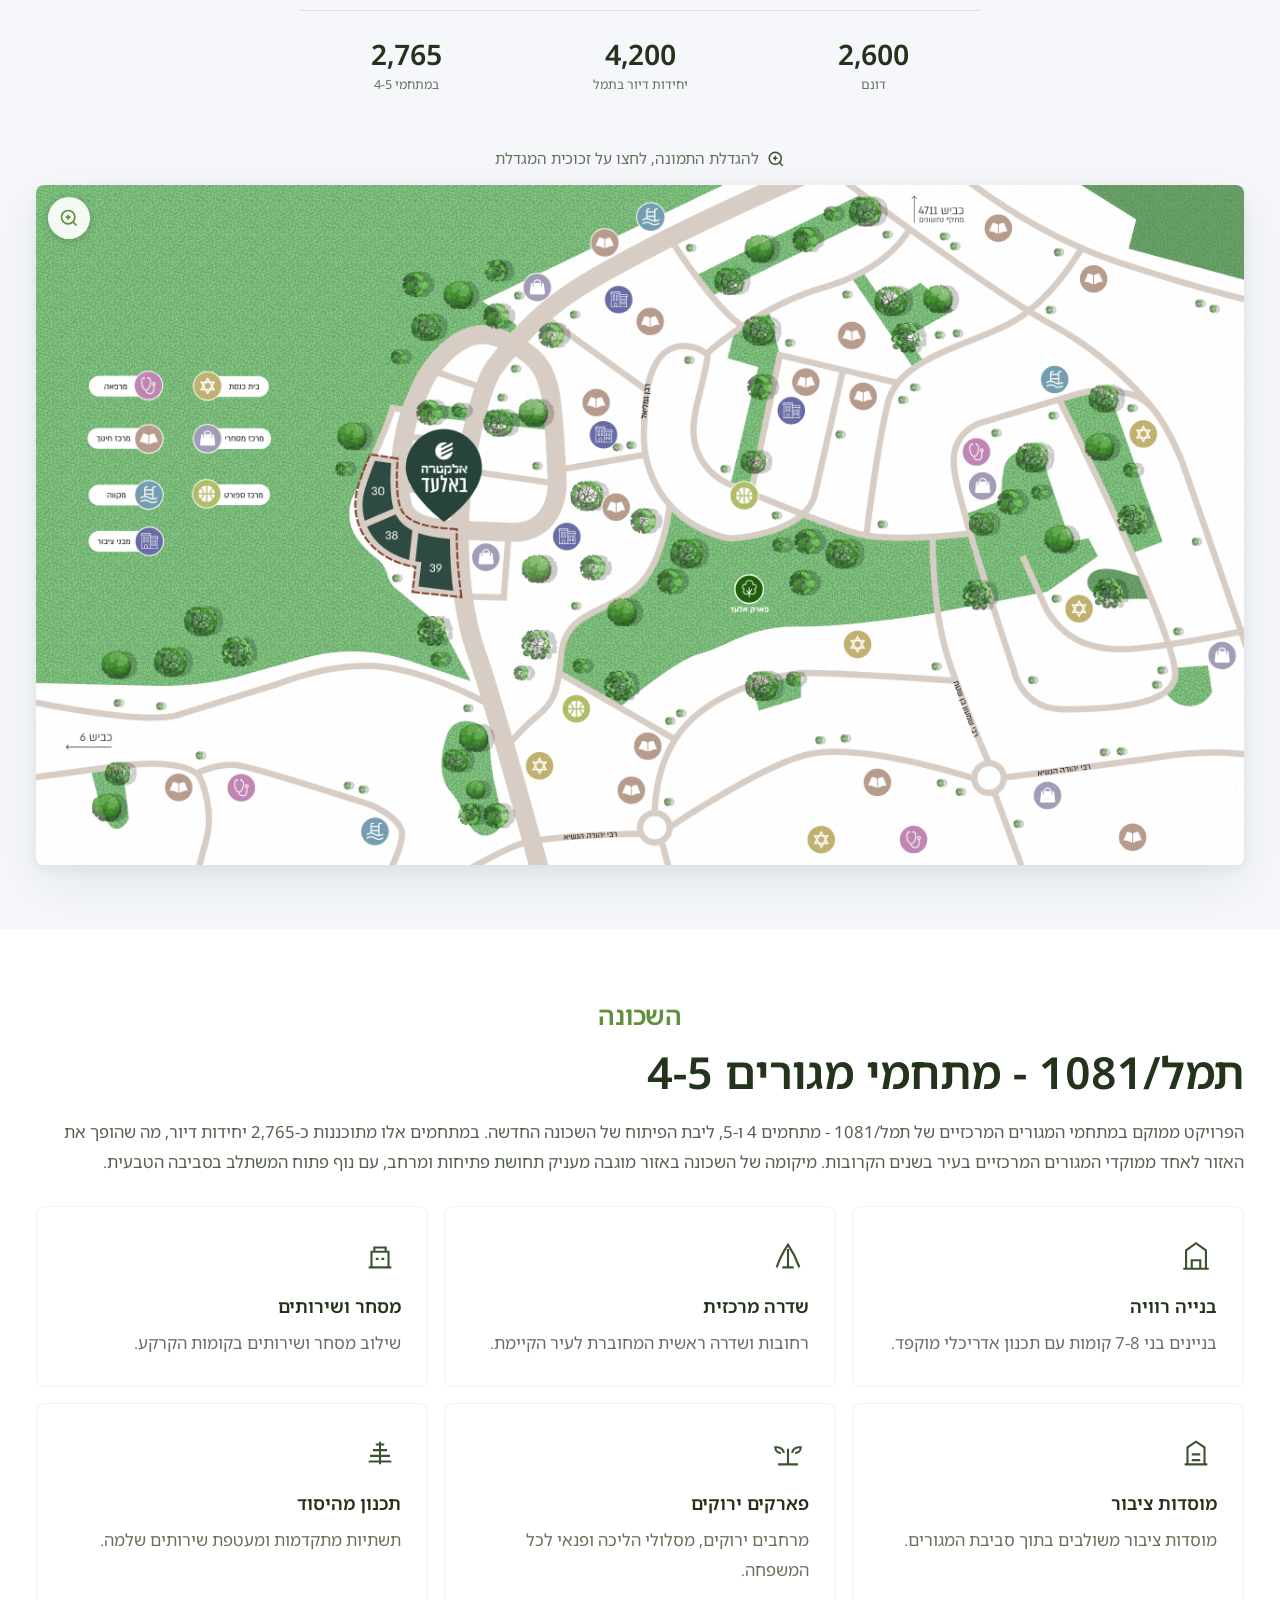
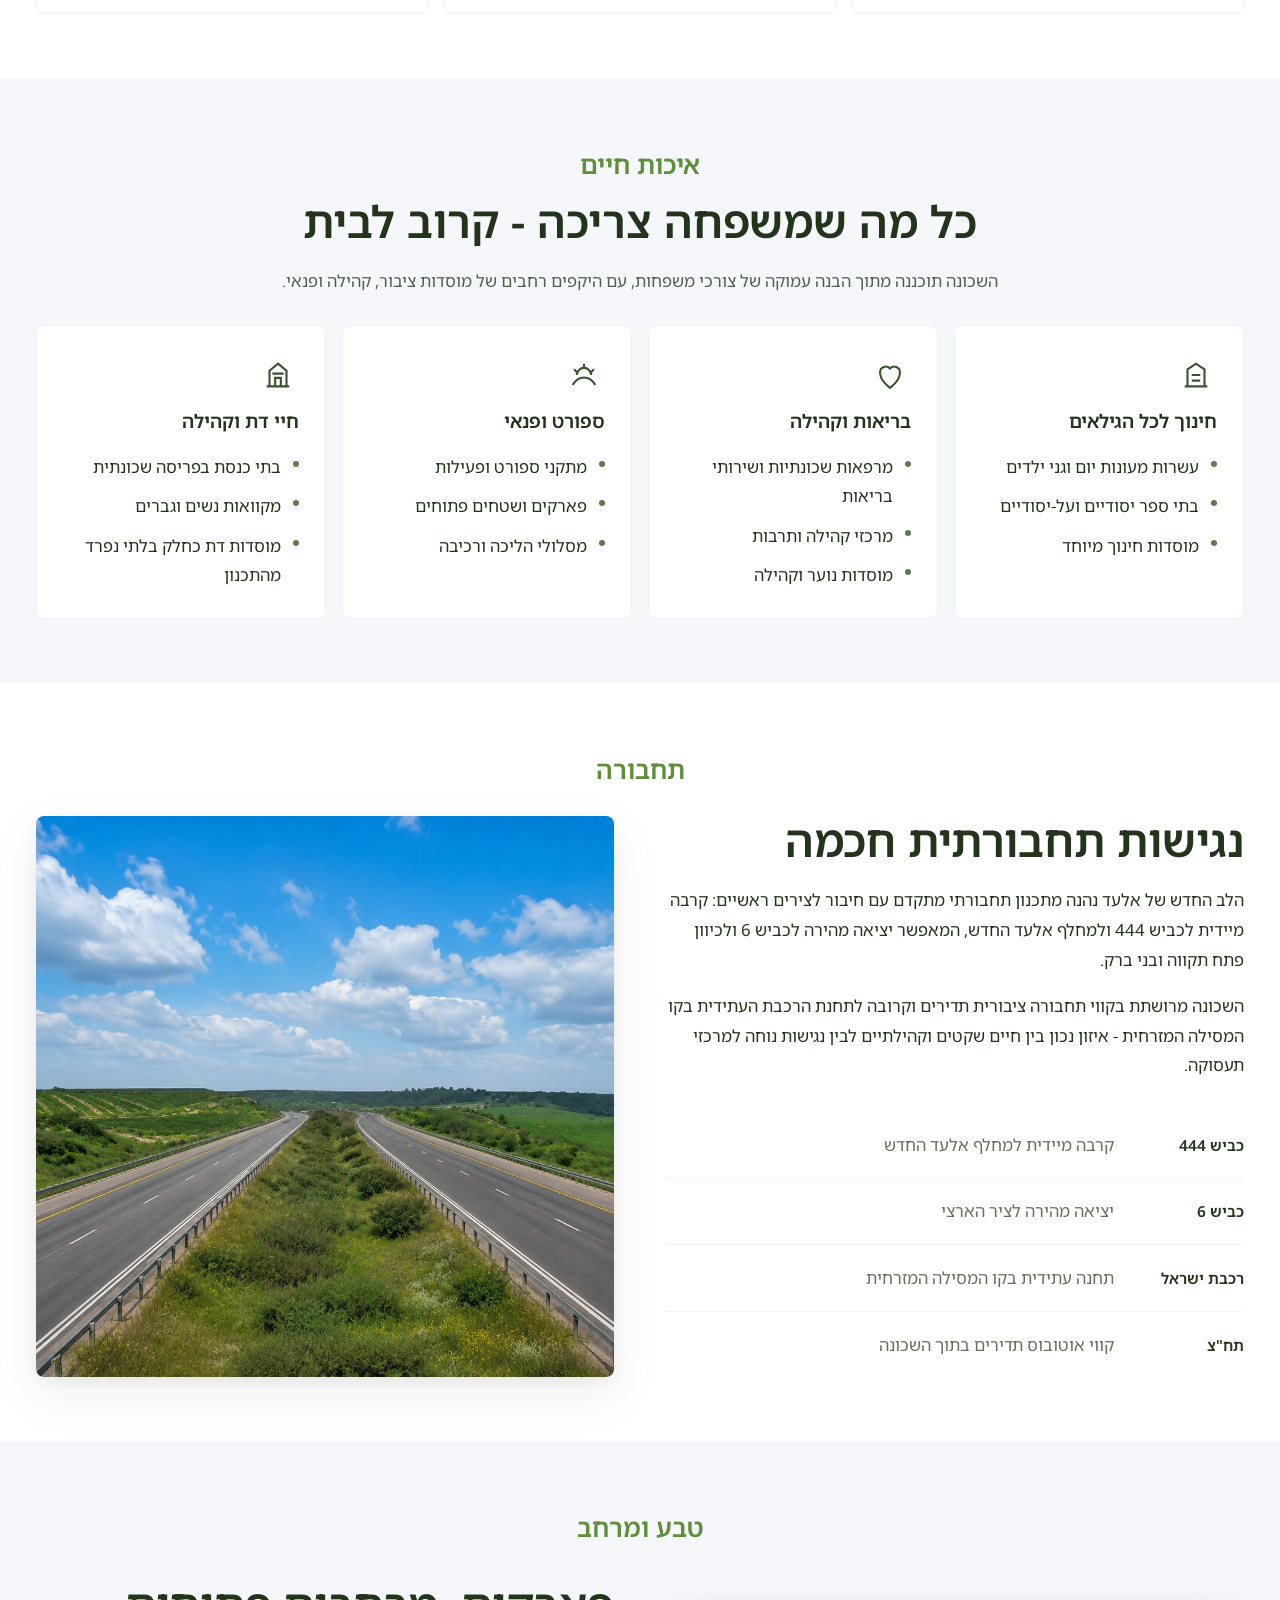
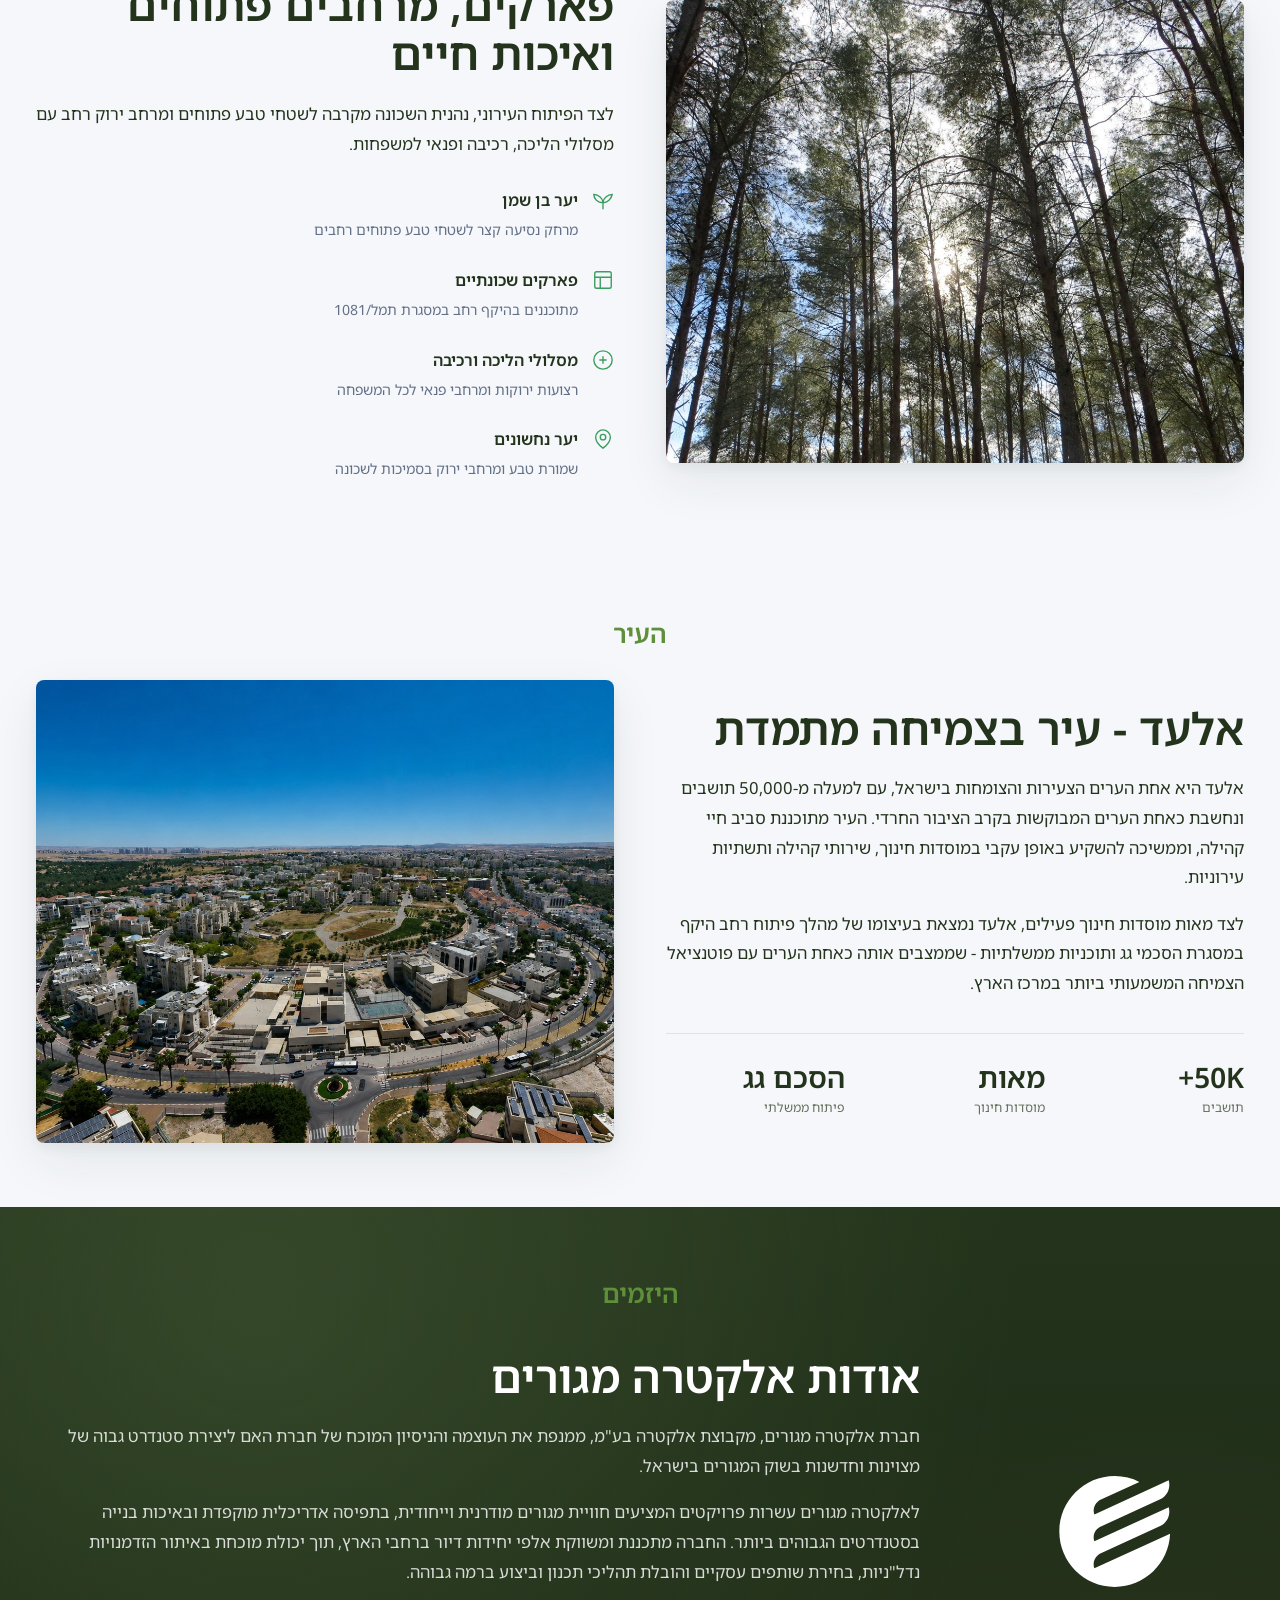
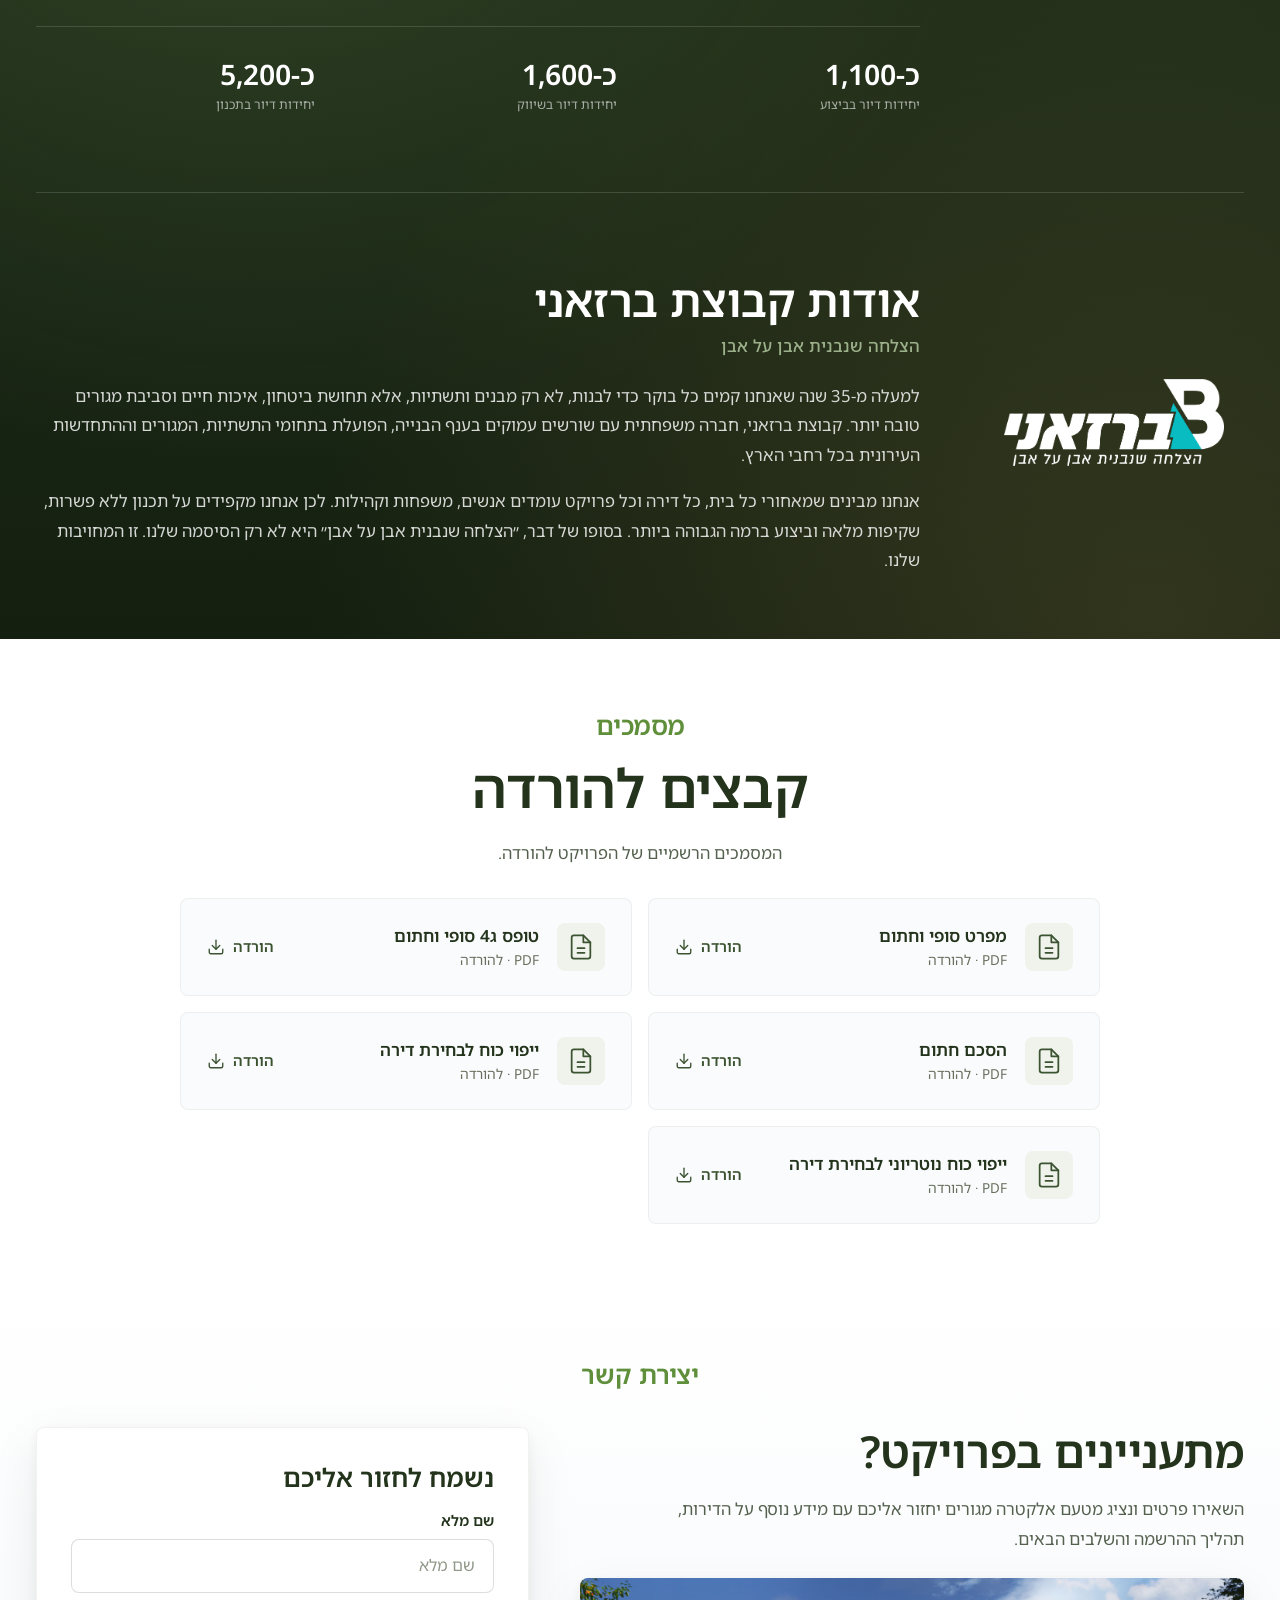
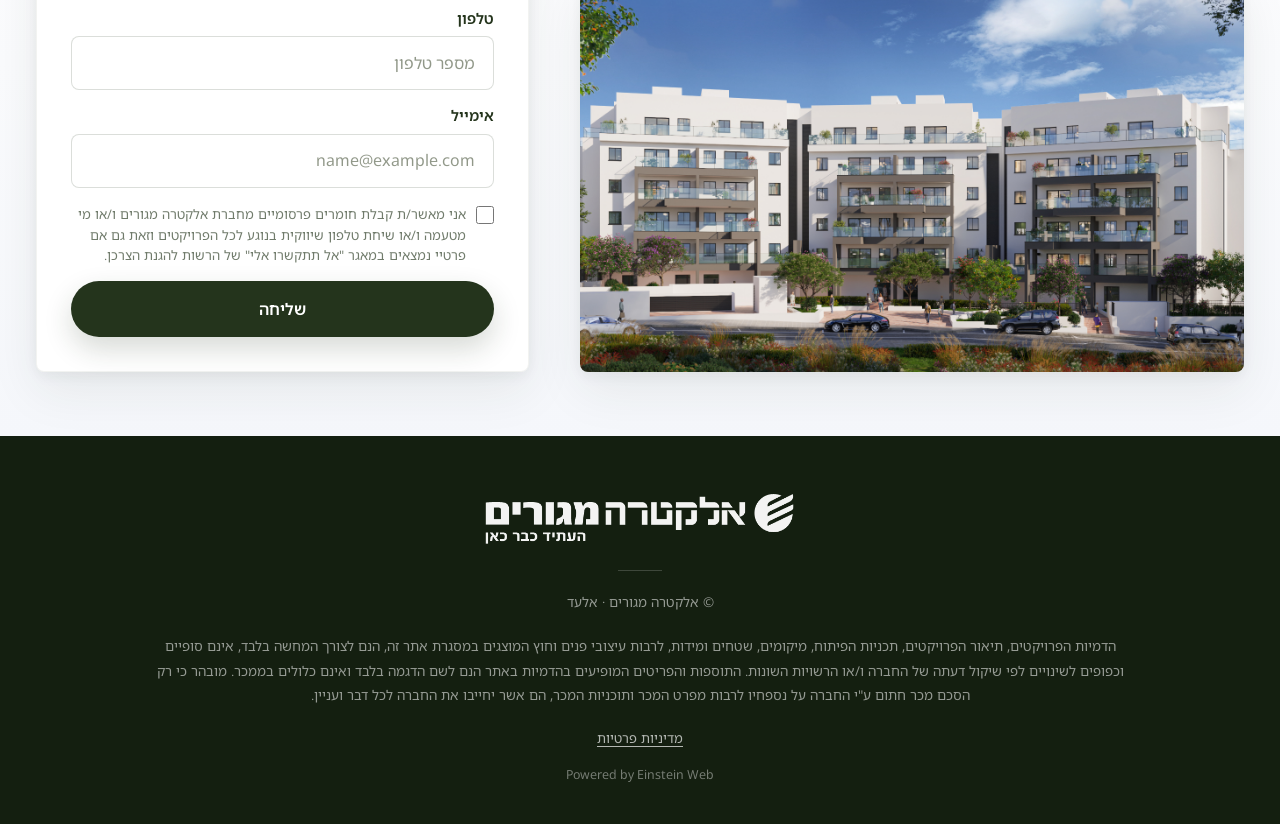
==== commit c8e74d2a: "Green palette variant for comparison Blues mapped to greens drawn from the HaHoresh logo; gold token" ====
--- a/wwwroot/index.html
+++ b/wwwroot/index.html
@@ -5,7 +5,7 @@
   <meta name="viewport" content="width=device-width, initial-scale=1.0">
   <title>אלקטרה מגורים · אלעד - הלב החדש של אלעד</title>
   <meta name="description" content="פרויקט אלקטרה מגורים בלב ההתרחבות החדשה של אלעד - מתחמי מגורים 4-5 בתמל/1081. 234 יחידות דיור, מהן 188 במחיר מטרה.">
-  <meta name="theme-color" content="#0a1d3f">
+  <meta name="theme-color" content="#24341c">
 
   <link rel="icon" type="image/svg+xml" href="assets/logo/electra-favicon.svg">
   <link rel="apple-touch-icon" href="assets/logo/electra-favicon.svg">
--- a/wwwroot/assets/css/style.css
+++ b/wwwroot/assets/css/style.css
@@ -1,5 +1,5 @@
 /* ==========================================================================
-   Electra Residences - Elad
+   HaHoresh - Elad (green palette)
    State-of-the-art Hebrew RTL real-estate site
    ========================================================================== */
 
@@ -8,24 +8,24 @@
   --off-white: #f5f7fb;
   --paper: #fafbfd;
   --cream: #f3ede2;
-  --gold: #b9985a;
-  --gold-soft: #d6c194;
-  --blue-50: #eef3fb;
-  --blue-100: #dde7f4;
-  --blue-200: #c2d2ea;
-  --blue-300: #91aed4;
-  --blue-500: #4a6fa5;
-  --blue-700: #1e3a6e;
-  --blue-800: #122a55;
-  --blue-900: #0a1d3f;
-  --blue-1000: #050f24;
-  --ink: #0a1d3f;
-  --muted: #5b6a82;
-  --line: rgba(18, 42, 85, 0.10);
-  --line-soft: rgba(18, 42, 85, 0.06);
-  --shadow-sm: 0 1px 2px rgba(10, 29, 63, 0.04), 0 2px 8px rgba(10, 29, 63, 0.04);
-  --shadow-md: 0 4px 14px rgba(10, 29, 63, 0.06), 0 18px 50px rgba(10, 29, 63, 0.08);
-  --shadow-lg: 0 10px 28px rgba(10, 29, 63, 0.10), 0 36px 90px rgba(10, 29, 63, 0.14);
+  --gold: #b49d81;
+  --gold-soft: #d3c3ad;
+  --blue-50: #f0f3ec;
+  --blue-100: #e2e8da;
+  --blue-200: #c9d4bd;
+  --blue-300: #9bb08a;
+  --blue-500: #5f7a4a;
+  --blue-700: #3b5330;
+  --blue-800: #2c4024;
+  --blue-900: #24341c;
+  --blue-1000: #141f10;
+  --ink: #24341c;
+  --muted: #66705c;
+  --line: rgba(36, 52, 28, 0.10);
+  --line-soft: rgba(36, 52, 28, 0.06);
+  --shadow-sm: 0 1px 2px rgba(36, 52, 28, 0.04), 0 2px 8px rgba(36, 52, 28, 0.04);
+  --shadow-md: 0 4px 14px rgba(36, 52, 28, 0.06), 0 18px 50px rgba(36, 52, 28, 0.08);
+  --shadow-lg: 0 10px 28px rgba(36, 52, 28, 0.10), 0 36px 90px rgba(36, 52, 28, 0.14);
   --ease: cubic-bezier(0.22, 0.61, 0.36, 1);
   --ease-out: cubic-bezier(0.16, 1, 0.3, 1);
   --container: 1280px;
@@ -75,7 +75,7 @@
   position: fixed;
   inset: 0 0 auto 0;
   height: 2px;
-  background: rgba(10, 29, 63, 0.06);
+  background: rgba(36, 52, 28, 0.06);
   z-index: 200;
 }
 .scroll-progress span {
@@ -100,14 +100,14 @@
 .site-header.is-scrolled {
   background: #ffffff;
   border-bottom-color: var(--line-soft);
-  box-shadow: 0 1px 0 rgba(10, 29, 63, 0.04);
+  box-shadow: 0 1px 0 rgba(36, 52, 28, 0.04);
 }
 .site-header.is-menu-open {
   background: rgba(255, 255, 255, 0.96);
   backdrop-filter: saturate(180%) blur(18px);
   -webkit-backdrop-filter: saturate(180%) blur(18px);
   border-bottom-color: var(--line-soft);
-  box-shadow: 0 12px 40px rgba(10, 29, 63, 0.12);
+  box-shadow: 0 12px 40px rgba(36, 52, 28, 0.12);
 }
 .site-header__inner {
   max-width: var(--container);
@@ -183,7 +183,7 @@
   width: 42px;
   height: 42px;
   border-radius: 50%;
-  border: 1px solid rgba(10, 29, 63, 0.12);
+  border: 1px solid rgba(36, 52, 28, 0.12);
   background: rgba(255, 255, 255, 0.92);
   color: var(--blue-900);
   align-items: center;
@@ -237,7 +237,7 @@
     background: rgba(255, 255, 255, 0.98);
     border: 1px solid var(--line-soft);
     border-radius: 18px;
-    box-shadow: 0 18px 60px rgba(10, 29, 63, 0.18);
+    box-shadow: 0 18px 60px rgba(36, 52, 28, 0.18);
     opacity: 0;
     visibility: hidden;
     transform: translateY(-8px) scale(0.98);
@@ -309,12 +309,12 @@
 .btn--primary {
   background: var(--blue-900);
   color: var(--white);
-  box-shadow: 0 6px 20px rgba(10, 29, 63, 0.20);
+  box-shadow: 0 6px 20px rgba(36, 52, 28, 0.20);
 }
 .btn--primary:hover {
   background: var(--blue-800);
   transform: translateY(-2px);
-  box-shadow: 0 12px 28px rgba(10, 29, 63, 0.28);
+  box-shadow: 0 12px 28px rgba(36, 52, 28, 0.28);
 }
 .btn--ghost {
   background: rgba(255, 255, 255, 0.10);
@@ -399,7 +399,7 @@
   inset: 0;
   z-index: -1;
   background:
-    linear-gradient(180deg, rgba(30, 90, 160, 0.45) 0%, rgba(30, 90, 160, 0.25) 40%, rgba(20, 60, 130, 0.55) 100%);
+    linear-gradient(180deg, rgba(95, 143, 58, 0.45) 0%, rgba(95, 143, 58, 0.25) 40%, rgba(59, 83, 48, 0.55) 100%);
 }
 .hero__grain {
   position: absolute;
@@ -471,7 +471,7 @@
   position: absolute;
   inset: auto 0 0 0;
   z-index: 2;
-  background: linear-gradient(180deg, transparent, rgba(5, 15, 36, 0.5));
+  background: linear-gradient(180deg, transparent, rgba(20, 31, 16, 0.5));
   padding-bottom: 30px;
 }
 .hero__strip-inner {
@@ -559,7 +559,7 @@
   justify-content: center;
   align-items: center;
   gap: 12px;
-  color: #0080c4;
+  color: #5f8f3a;
   font-size: 11.5px;
   font-weight: 600;
   letter-spacing: 0;
@@ -570,7 +570,7 @@
 .eyebrow::before {
   display: none;
 }
-.eyebrow--light { color: #0080c4; }
+.eyebrow--light { color: #5f8f3a; }
 
 .heading {
   font-family: 'Noto Sans Hebrew', Arial, sans-serif;
@@ -598,7 +598,7 @@
   font-size: clamp(1.08rem, 1.45vw, 1.22rem);
   font-weight: 400;
   line-height: 1.75;
-  color: rgba(10, 29, 63, 0.78);
+  color: rgba(36, 52, 28, 0.78);
   margin-top: 18px;
   max-width: 740px;
 }
@@ -788,7 +788,7 @@
   z-index: -1;
   background:
     radial-gradient(circle at 85% -10%, rgba(185, 152, 90, 0.28), transparent 50%),
-    radial-gradient(circle at 5% 110%, rgba(74, 111, 165, 0.4), transparent 55%);
+    radial-gradient(circle at 5% 110%, rgba(95, 122, 74, 0.4), transparent 55%);
   pointer-events: none;
 }
 .featured::after {
@@ -801,7 +801,7 @@
 }
 
 .featured__head { margin-bottom: 48px; }
-.featured__head .eyebrow { color: #0080c4; }
+.featured__head .eyebrow { color: #5f8f3a; }
 .featured__head .heading { color: var(--white); margin-top: 6px; }
 
 .featured__grid {
@@ -825,14 +825,14 @@
   border: 1px solid rgba(255, 255, 255, 0.10);
 }
 .featured-stats li {
-  background: rgba(3, 10, 30, 0.88);
+  background: rgba(12, 20, 10, 0.88);
   padding: 24px 22px;
   display: flex;
   flex-direction: column;
   gap: 6px;
   transition: background 0.3s var(--ease);
 }
-.featured-stats li:hover { background: rgba(3, 10, 30, 0.98); }
+.featured-stats li:hover { background: rgba(12, 20, 10, 0.98); }
 .featured-stats li .num {
   font-family: 'Noto Sans Hebrew', Arial, sans-serif;
   font-size: clamp(1.6rem, 2.8vw, 2.3rem);
@@ -1208,7 +1208,7 @@
 .lightbox {
   position: fixed;
   inset: 0;
-  background: rgba(5, 15, 36, 0.94);
+  background: rgba(20, 31, 16, 0.94);
   display: flex;
   align-items: center;
   justify-content: center;
@@ -1283,7 +1283,7 @@
   position: absolute;
   inset: 0;
   background:
-    radial-gradient(circle at 20% 10%, rgba(74, 111, 165, 0.30), transparent 55%),
+    radial-gradient(circle at 20% 10%, rgba(95, 122, 74, 0.30), transparent 55%),
     radial-gradient(circle at 90% 100%, rgba(185, 152, 90, 0.18), transparent 55%);
   pointer-events: none;
 }
@@ -1435,7 +1435,7 @@
   background: var(--blue-900) !important;
   color: var(--white) !important;
   border-color: transparent !important;
-  box-shadow: 0 6px 20px rgba(10, 29, 63, 0.20) !important;
+  box-shadow: 0 6px 20px rgba(36, 52, 28, 0.20) !important;
   backdrop-filter: none !important;
   padding: 16px 40px !important;
   border-radius: 999px !important;
@@ -1479,8 +1479,8 @@
   margin-bottom: 8px;
 }
 .inventory-hero__back {
-  background: #0080c4 !important;
-  border-color: #0080c4 !important;
+  background: #5f8f3a !important;
+  border-color: #5f8f3a !important;
   color: #ffffff !important;
   box-shadow: none !important;
   border-radius: 50px !important;
@@ -1675,8 +1675,8 @@
 .site-header__cta,
 .site-header:not(.is-scrolled):not(.is-menu-open) .site-header__cta,
 .inventory-page .site-header__cta {
-  background: #0080c4 !important;
-  border-color: #0080c4 !important;
+  background: #5f8f3a !important;
+  border-color: #5f8f3a !important;
   color: #ffffff !important;
   box-shadow: none !important;
   backdrop-filter: none !important;
@@ -1700,7 +1700,7 @@
 .site-header__cta:hover,
 .site-header:not(.is-scrolled):not(.is-menu-open) .site-header__cta:hover,
 .inventory-page .site-header__cta:hover {
-  background: #006aa8 !important;
+  background: #4b7530 !important;
   color: #ffffff !important;
   transform: translateY(-1px);
 }
@@ -1712,7 +1712,7 @@
 
 .hero__overlay {
   background:
-    linear-gradient(180deg, rgba(30, 90, 160, 0.45) 0%, rgba(30, 90, 160, 0.25) 40%, rgba(20, 60, 130, 0.55) 100%);
+    linear-gradient(180deg, rgba(95, 143, 58, 0.45) 0%, rgba(95, 143, 58, 0.25) 40%, rgba(59, 83, 48, 0.55) 100%);
 }
 
 .hero__inner {
@@ -1816,7 +1816,7 @@
   transition: background 0.2s;
 }
 .map-zoom-btn:hover { background: #fff; }
-.map-zoom-btn svg { width: 20px; height: 20px; color: #0080c4; }
+.map-zoom-btn svg { width: 20px; height: 20px; color: #5f8f3a; }
 .map-modal {
   padding: 0;
   border: none;
@@ -1912,7 +1912,7 @@
   letter-spacing: 0;
   margin-bottom: 14px;
   text-transform: none;
-  color: #0080c4 !important;
+  color: #5f8f3a !important;
   justify-content: center;
 }
 
@@ -2050,7 +2050,7 @@
   color: var(--blue-900);
   font-weight: 800;
   padding-inline: 30px;
-  box-shadow: 0 10px 28px rgba(5, 15, 36, 0.22);
+  box-shadow: 0 10px 28px rgba(20, 31, 16, 0.22);
 }
 
 .featured-download-link--inventory:hover {
@@ -2277,7 +2277,7 @@
 
 .contact-section__copy .body-text {
   max-width: 570px;
-  color: rgba(10, 29, 63, 0.78);
+  color: rgba(36, 52, 28, 0.78);
 }
 
 .contact-section__media {
@@ -2331,7 +2331,7 @@
   width: 100%;
   min-height: 54px;
   padding: 0 18px;
-  border: 1px solid rgba(18, 42, 85, 0.16);
+  border: 1px solid rgba(36, 52, 28, 0.16);
   border-radius: 8px;
   background: var(--white);
   color: var(--blue-900);
@@ -2345,11 +2345,11 @@
 
 .contact-field input:focus {
   border-color: var(--blue-700);
-  box-shadow: 0 0 0 4px rgba(74, 111, 165, 0.13);
+  box-shadow: 0 0 0 4px rgba(95, 122, 74, 0.13);
 }
 
 .contact-field input::placeholder {
-  color: rgba(91, 106, 130, 0.72);
+  color: rgba(102, 112, 92, 0.72);
   text-align: right;
 }
 
@@ -2365,13 +2365,13 @@
   width: 18px;
   height: 18px;
   margin-top: 2px;
-  accent-color: #0080c4;
+  accent-color: #5f8f3a;
   cursor: pointer;
 }
 .contact-consent span {
   font-size: 0.82rem;
   line-height: 1.55;
-  color: rgba(10, 29, 63, 0.65);
+  color: rgba(36, 52, 28, 0.65);
 }
 
 .contact-submit {
@@ -2381,14 +2381,14 @@
   color: var(--white);
   font-size: 1rem;
   font-weight: 600;
-  box-shadow: 0 12px 28px rgba(10, 29, 63, 0.18);
+  box-shadow: 0 12px 28px rgba(36, 52, 28, 0.18);
   transition: background 0.2s var(--ease), transform 0.2s var(--ease), box-shadow 0.2s var(--ease);
 }
 
 .contact-submit:hover {
   background: var(--blue-800);
   transform: translateY(-1px);
-  box-shadow: 0 16px 34px rgba(10, 29, 63, 0.24);
+  box-shadow: 0 16px 34px rgba(36, 52, 28, 0.24);
 }
 
 .contact-submit:disabled {
@@ -2532,7 +2532,7 @@
     flex: 0 0 auto;
     background: rgba(255, 255, 255, 0.95);
     border-radius: 12px;
-    box-shadow: 0 6px 18px rgba(5, 15, 36, 0.16);
+    box-shadow: 0 6px 18px rgba(20, 31, 16, 0.16);
   }
 
   /* Match the inventory page logo to the home page (override desktop width) */
@@ -2588,7 +2588,7 @@
     background: rgba(255, 255, 255, 0.98);
     border: 1px solid var(--line-soft);
     border-radius: 8px;
-    box-shadow: 0 18px 60px rgba(10, 29, 63, 0.18);
+    box-shadow: 0 18px 60px rgba(36, 52, 28, 0.18);
     opacity: 0;
     visibility: hidden;
     transform: translateY(-8px) scale(0.98);
@@ -2640,7 +2640,7 @@
   }
 
   .site-header {
-    background: rgba(5, 15, 36, 0.18);
+    background: rgba(20, 31, 16, 0.18);
     border-bottom-color: rgba(255, 255, 255, 0.12);
     backdrop-filter: saturate(160%) blur(12px);
     -webkit-backdrop-filter: saturate(160%) blur(12px);
@@ -2705,7 +2705,7 @@
     background: rgba(255, 255, 255, 0.95);
     border-color: rgba(255, 255, 255, 0.95);
     color: var(--blue-900);
-    box-shadow: 0 6px 18px rgba(5, 15, 36, 0.16);
+    box-shadow: 0 6px 18px rgba(20, 31, 16, 0.16);
     backdrop-filter: none;
   }
 
@@ -2864,7 +2864,7 @@
   gap: 10px;
   padding: 16px 24px;
   padding-bottom: calc(16px + env(safe-area-inset-bottom, 0px));
-  background: #0080c4;
+  background: #5f8f3a;
   color: #ffffff;
   font-weight: 600;
   font-size: 1.08rem;
@@ -2873,7 +2873,7 @@
   transition: opacity 0.3s var(--ease), visibility 0.3s var(--ease), transform 0.3s var(--ease), background 0.25s var(--ease);
 }
 .sticky-cta:hover {
-  background: #006aa8;
+  background: #4b7530;
 }
 .sticky-cta svg {
   width: 20px;
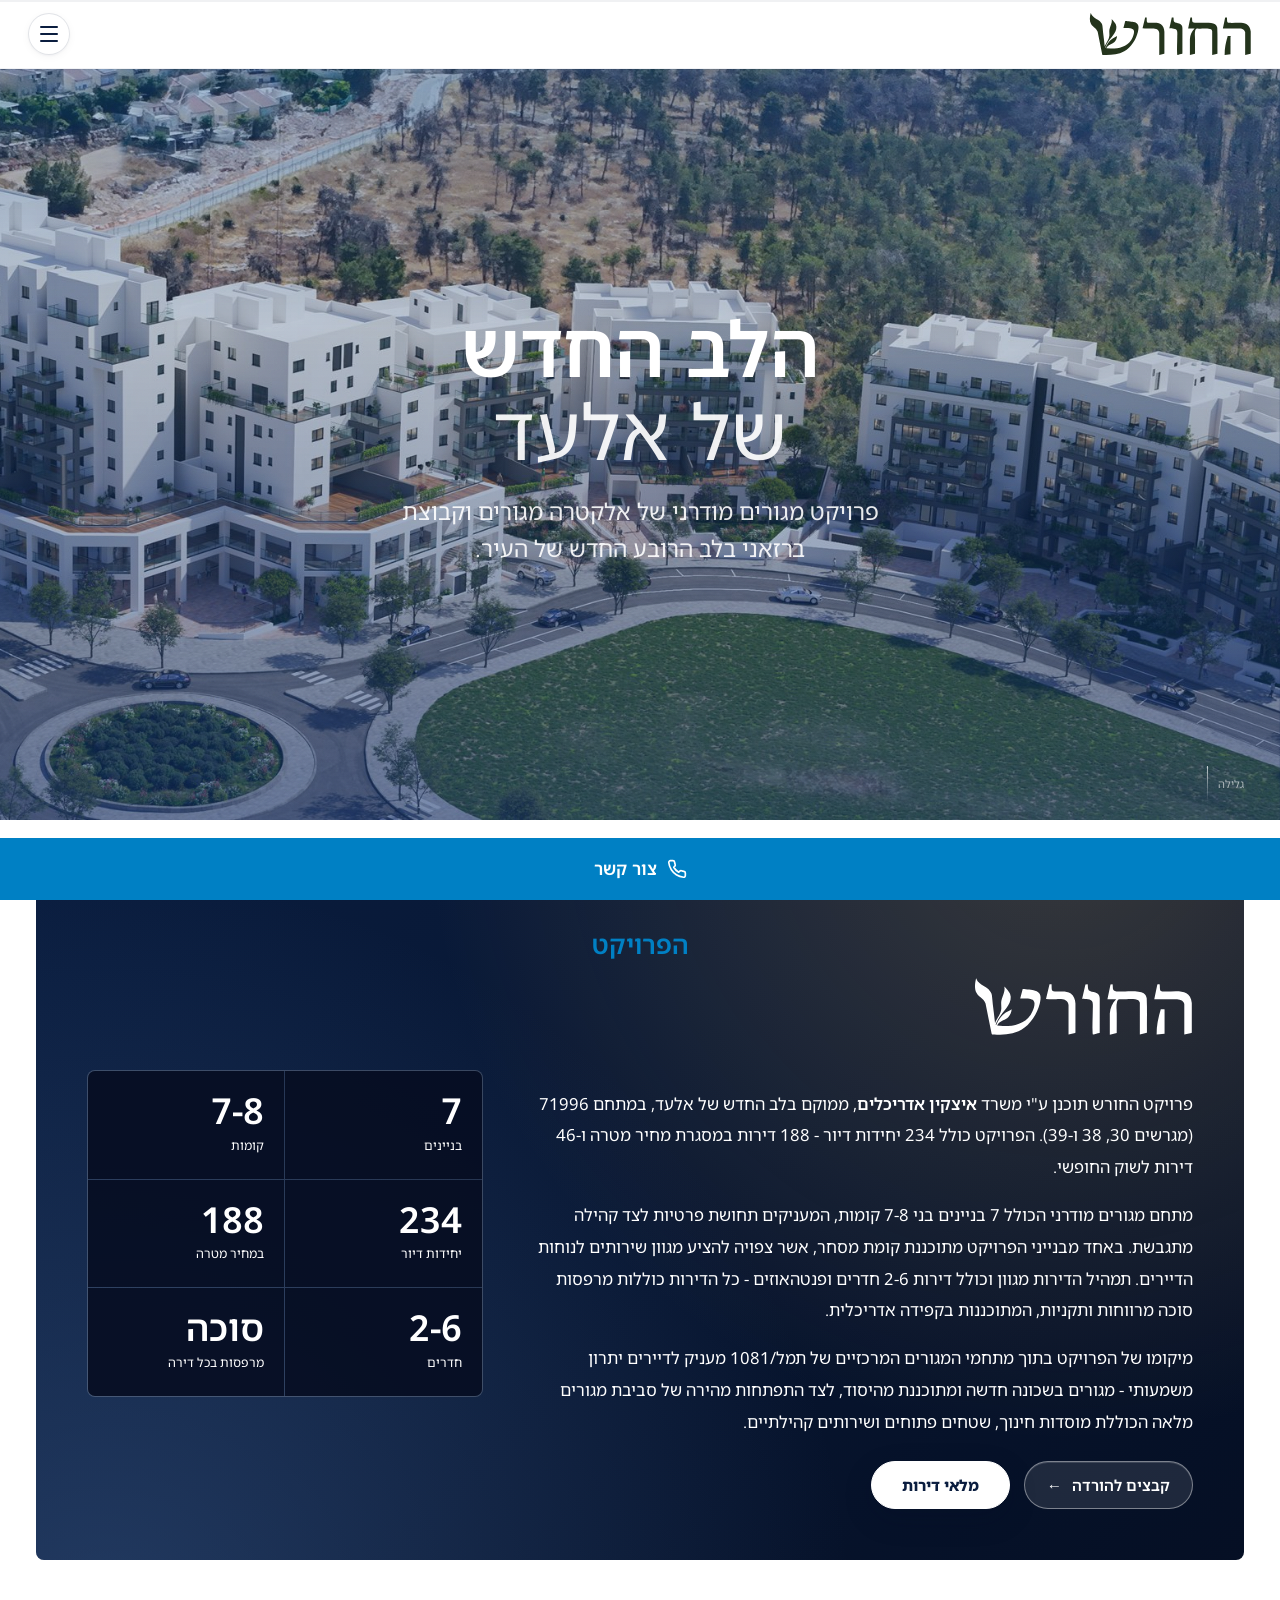
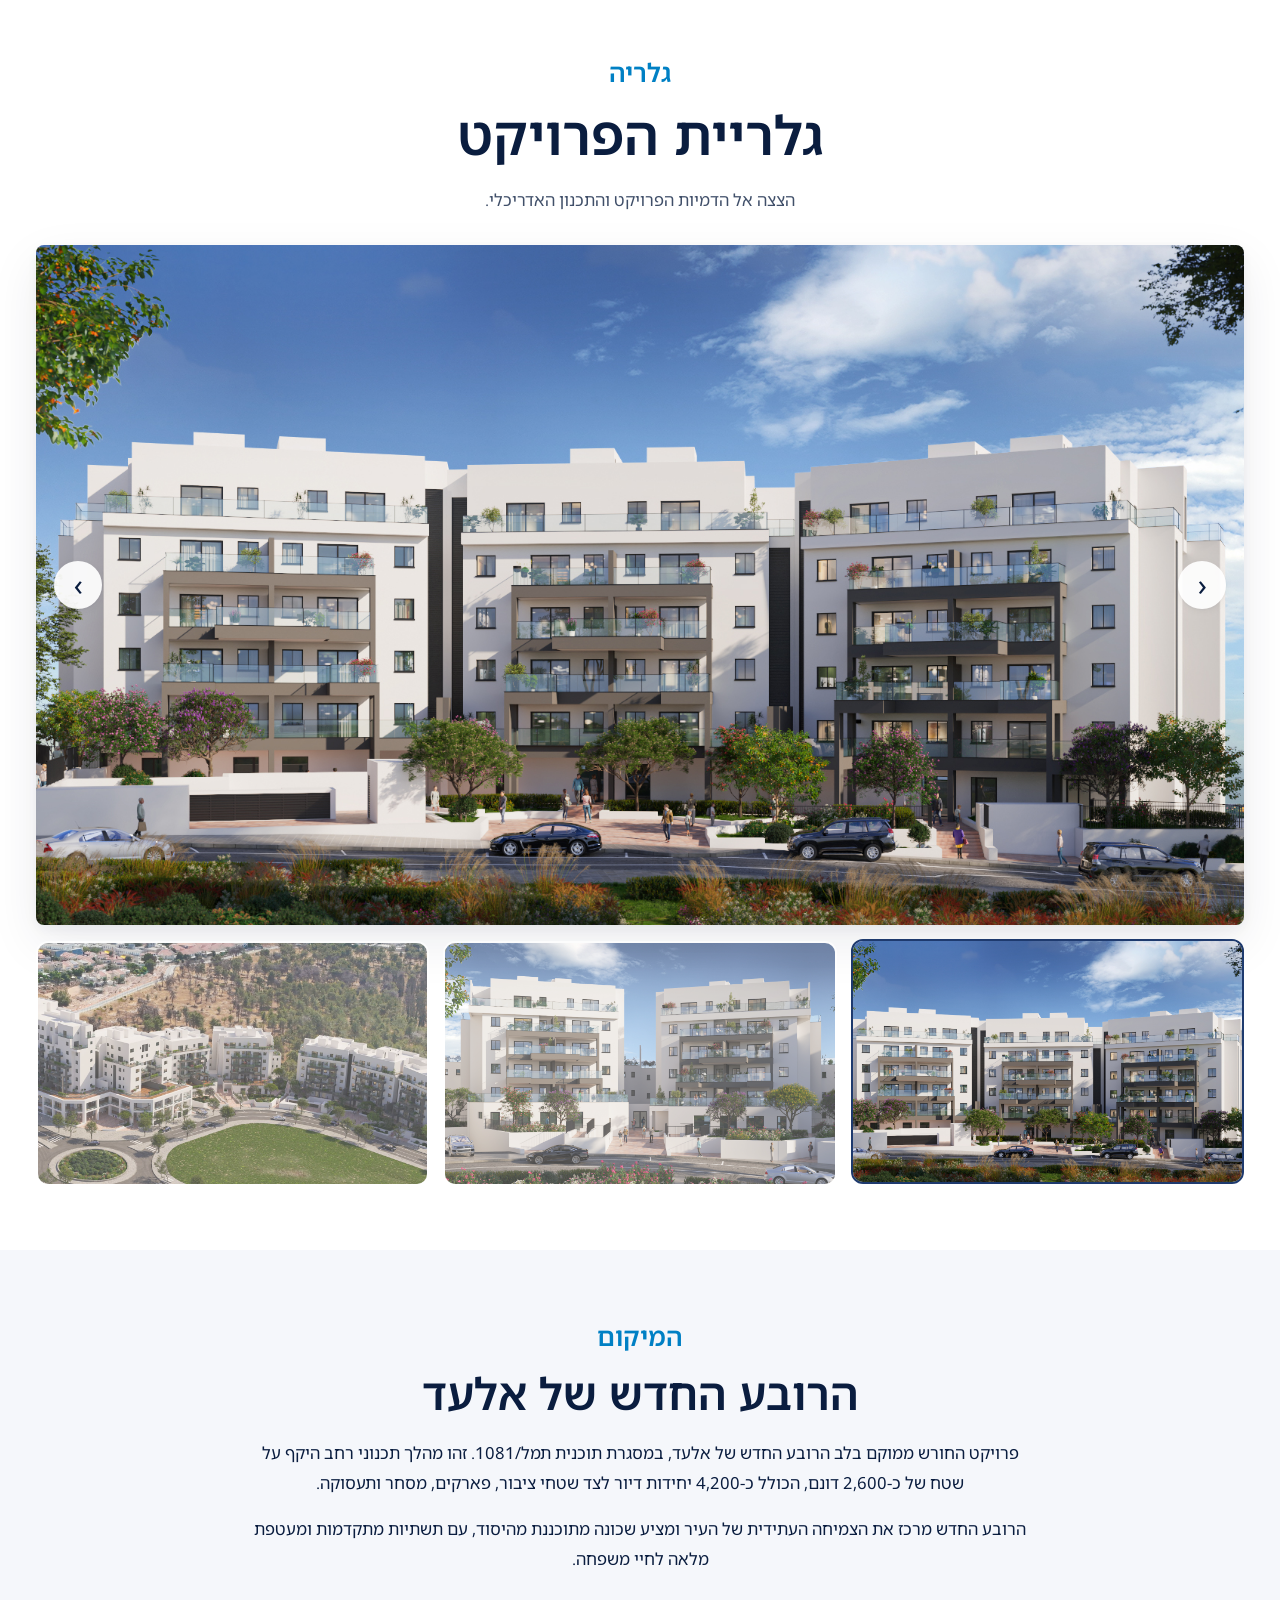
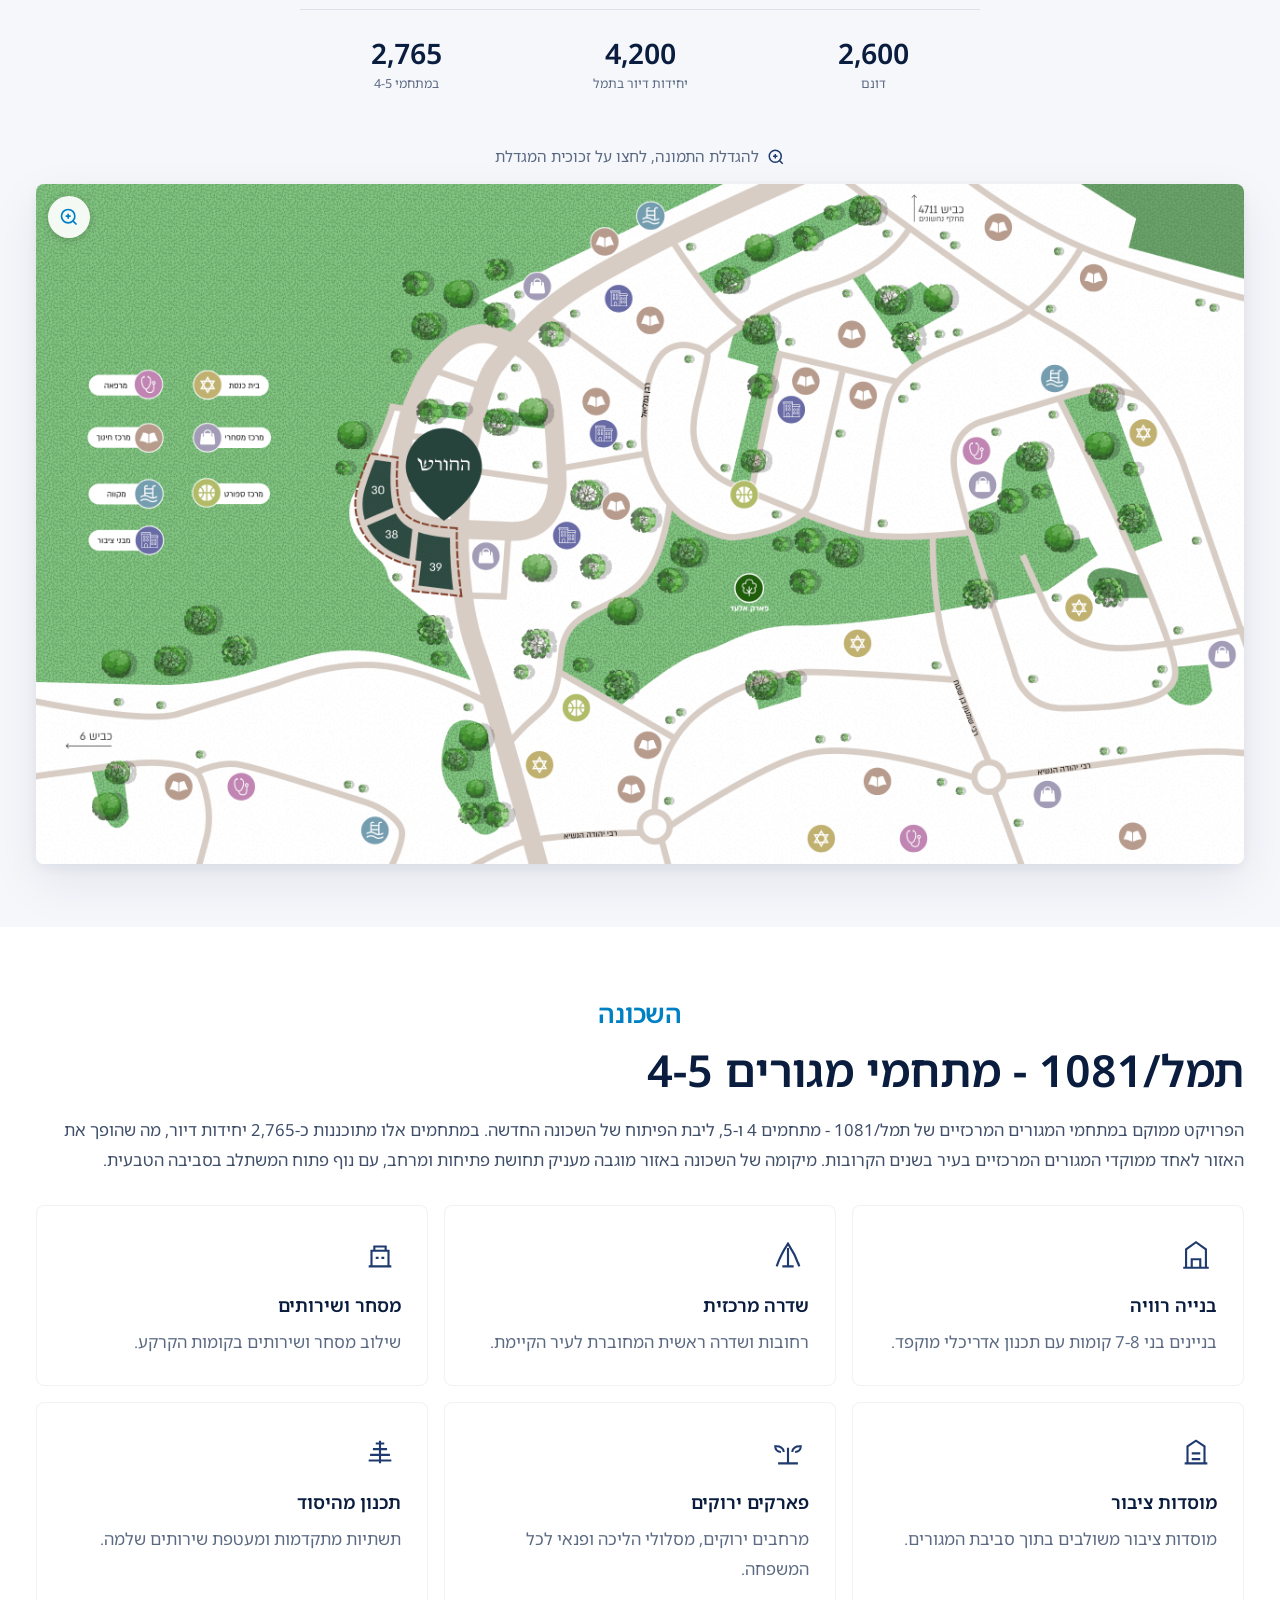
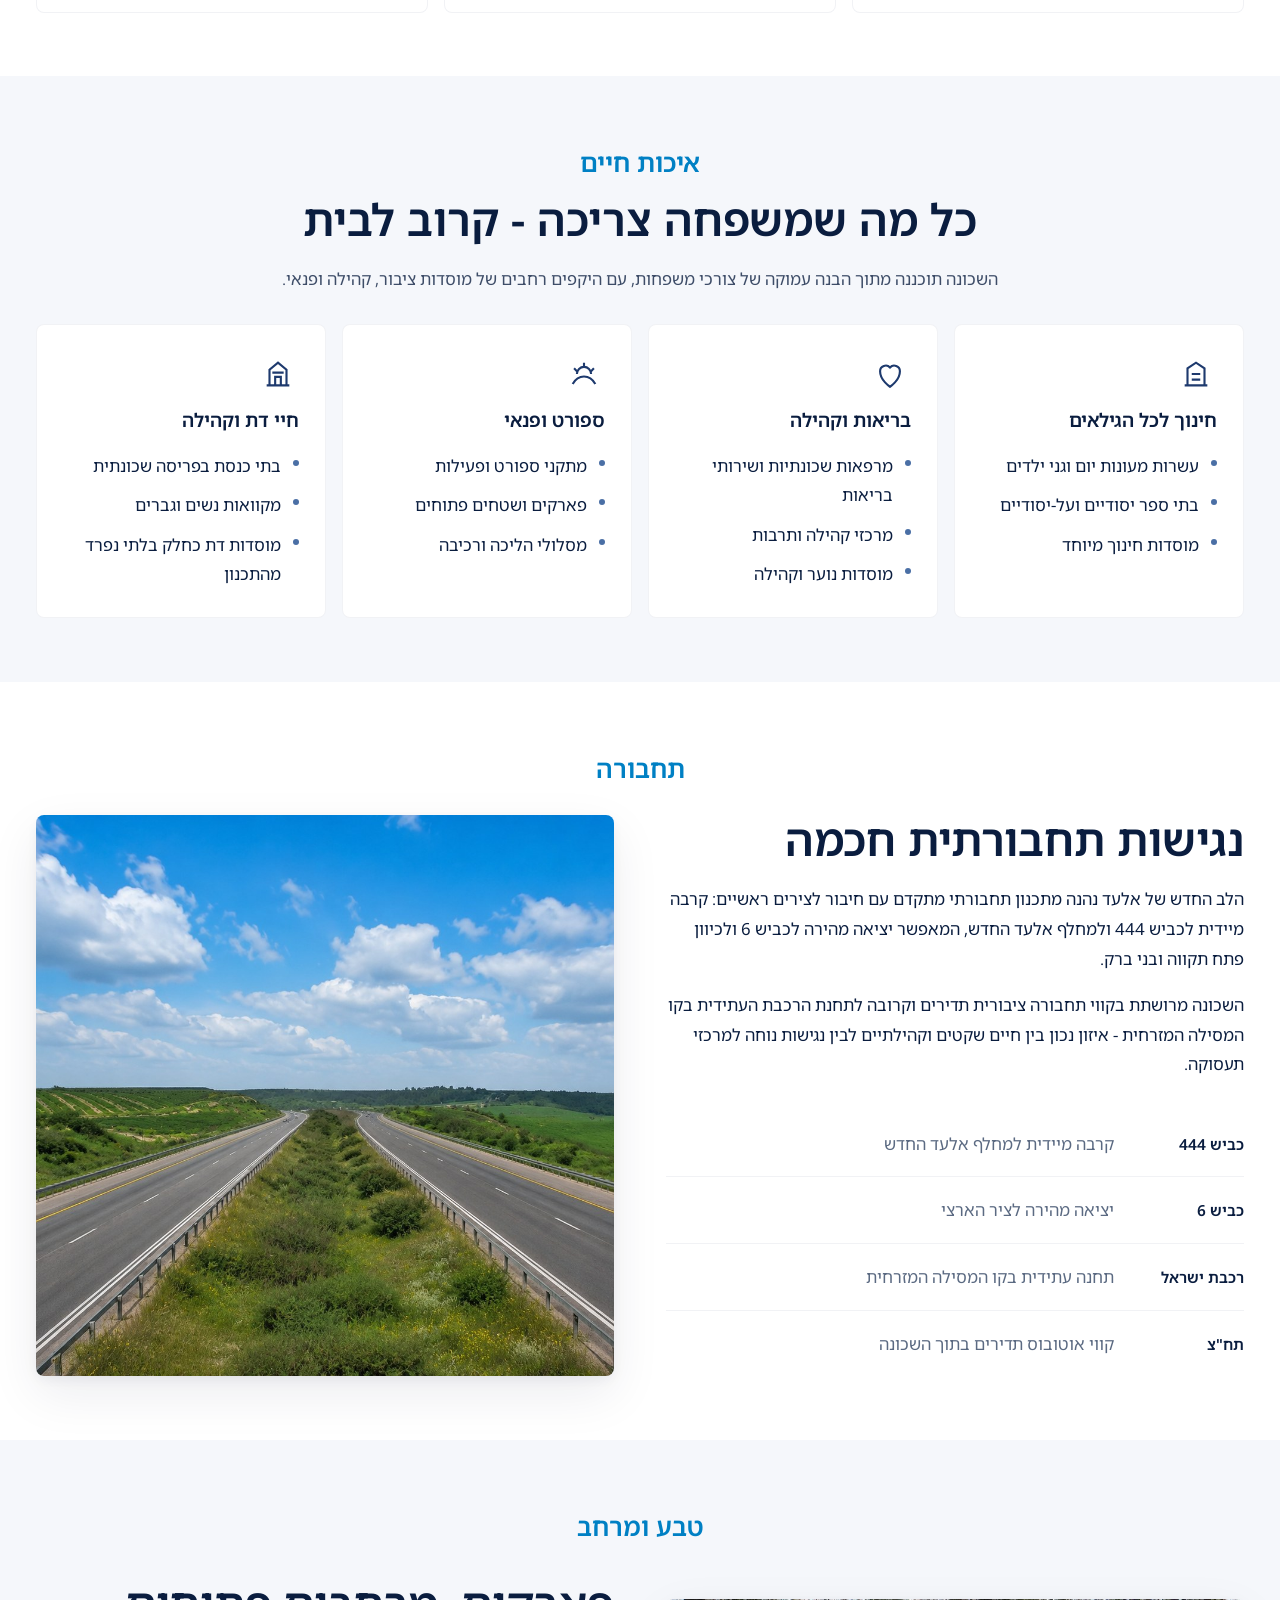
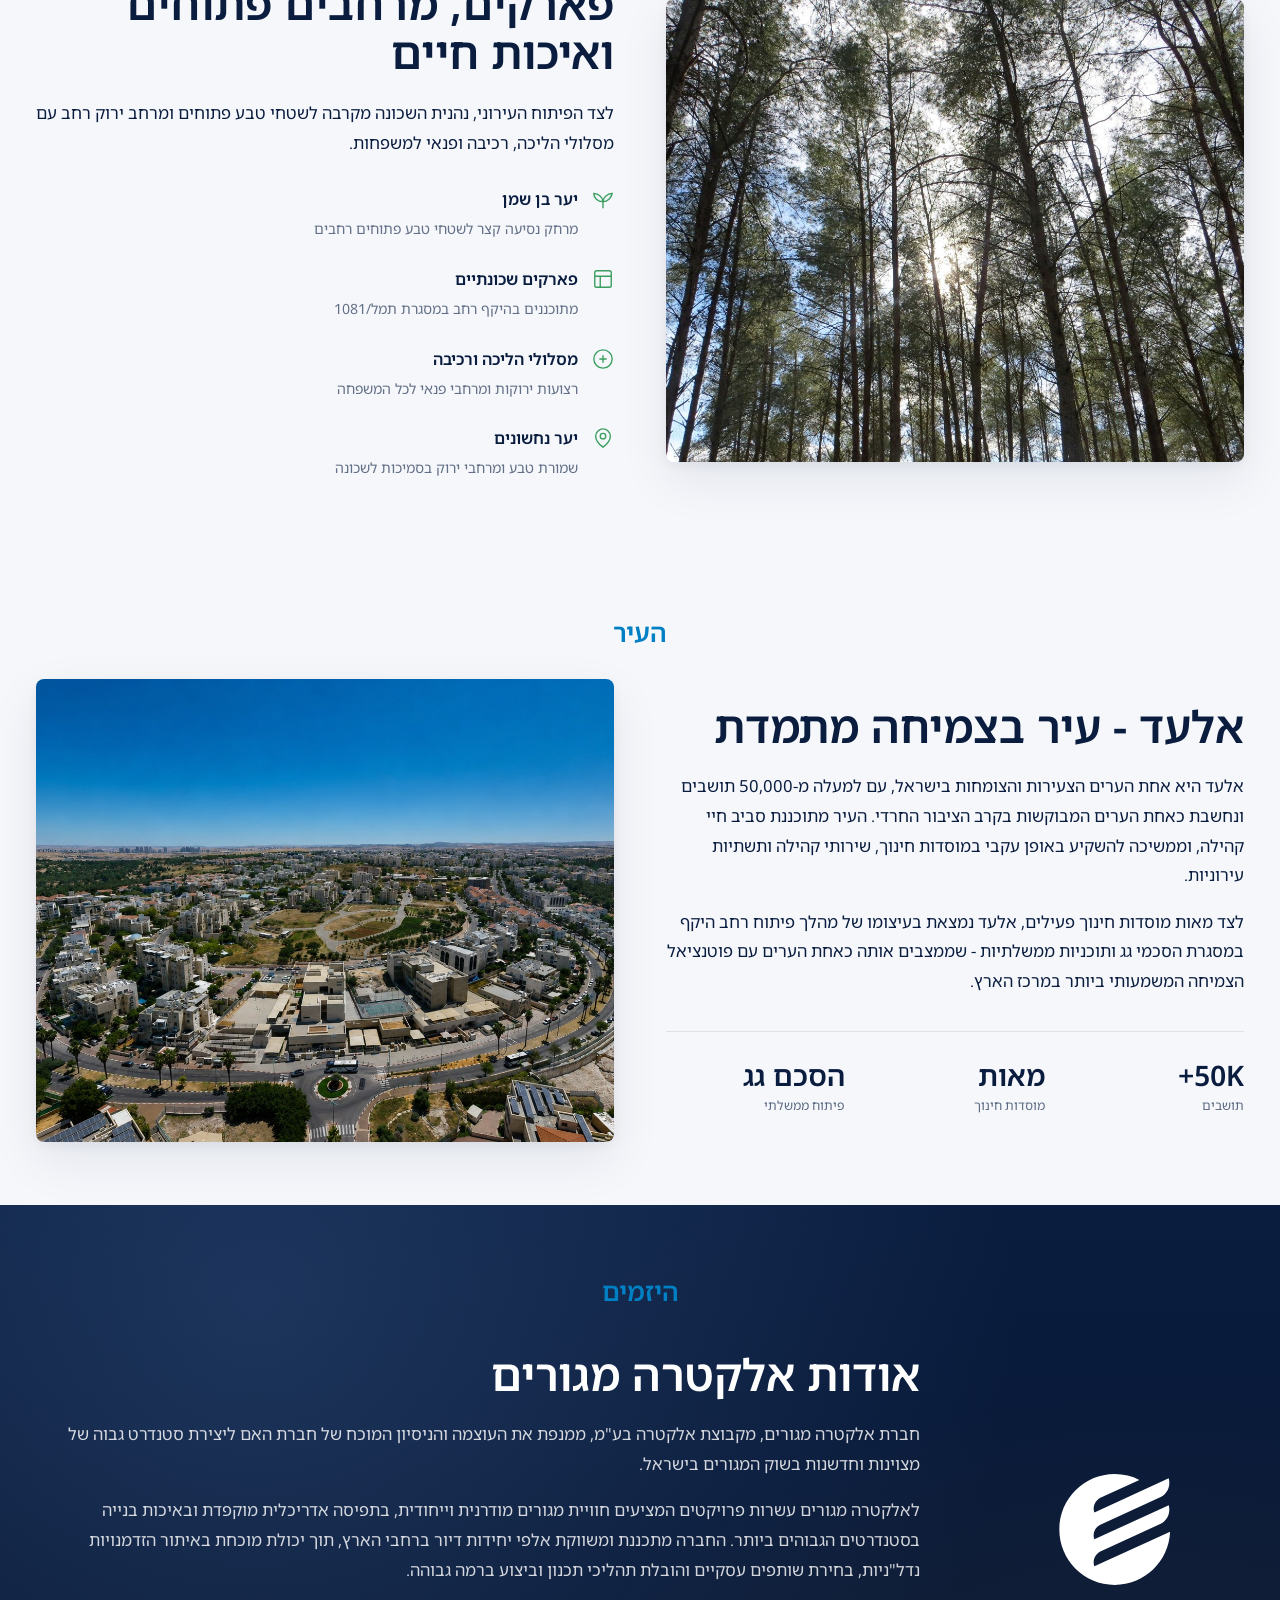
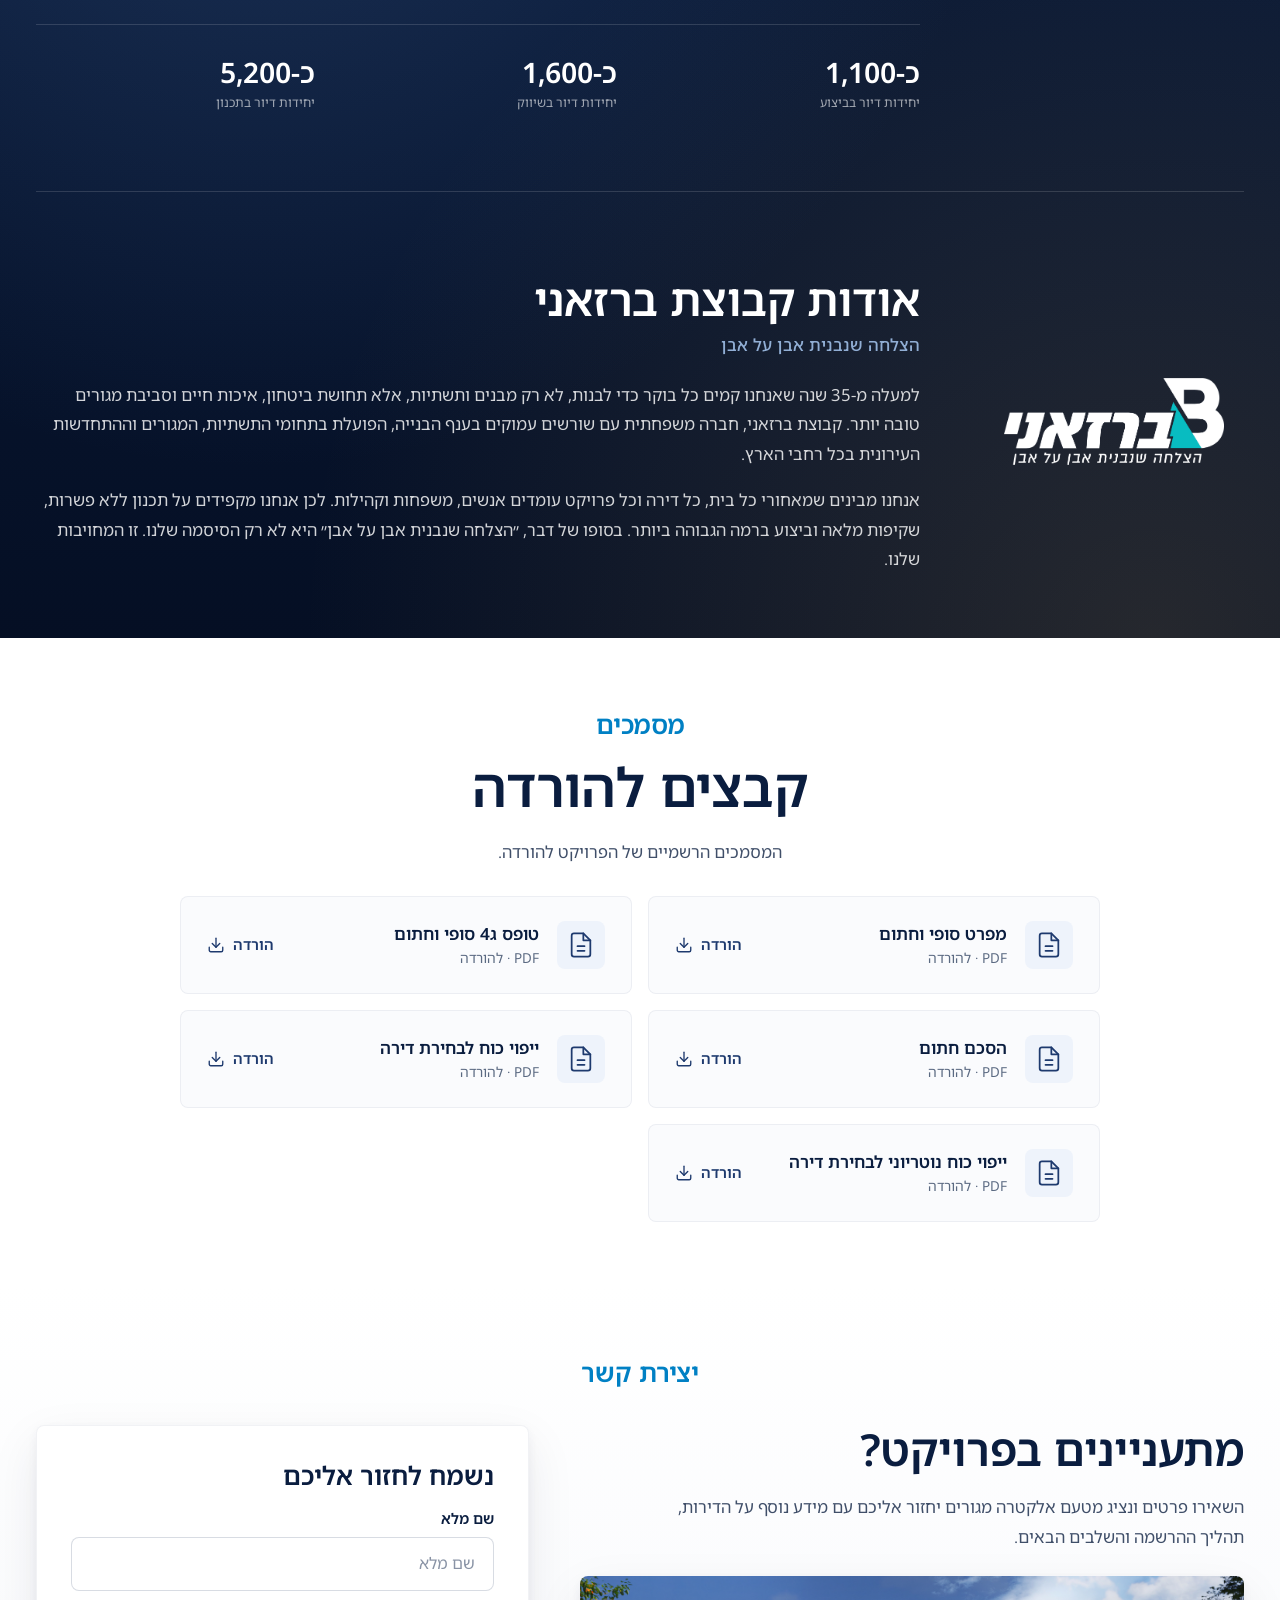
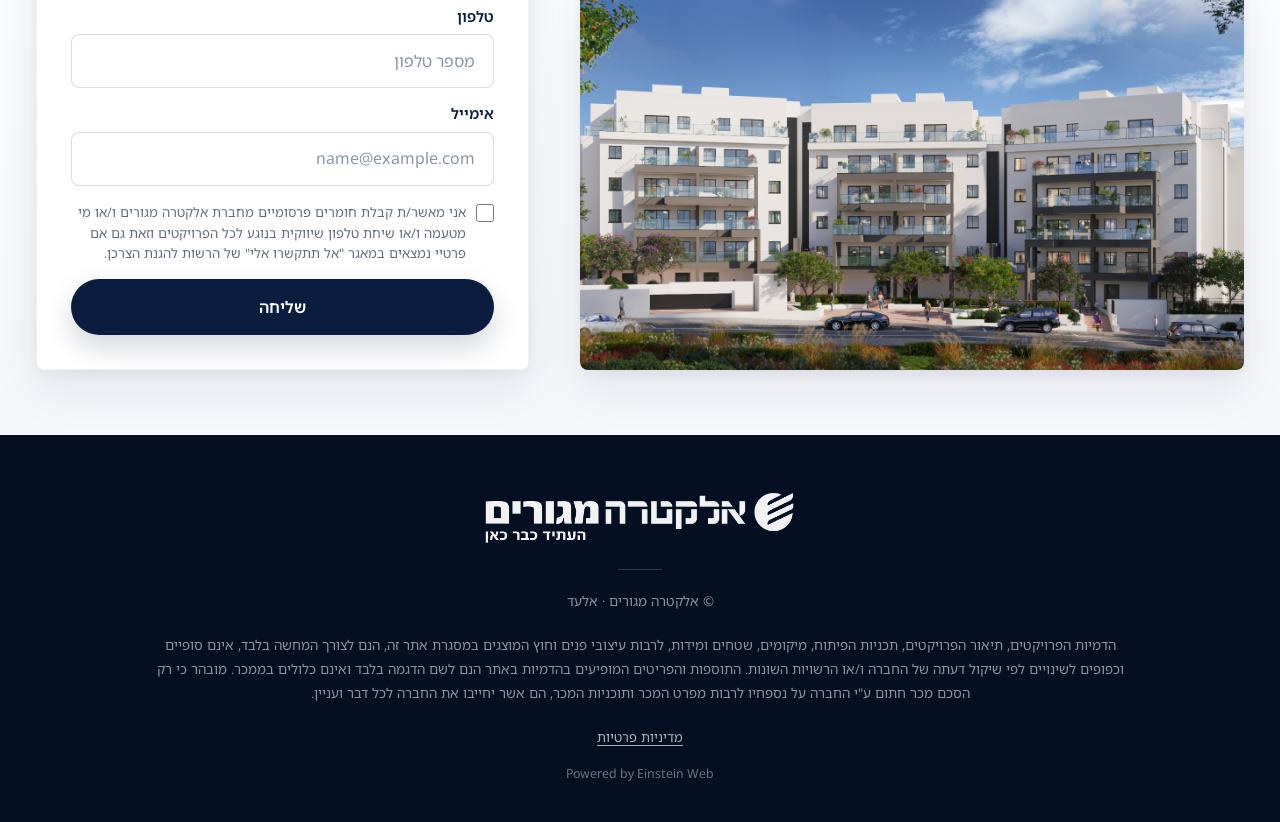
==== commit ded943bd: "Project panel: white HaHoresh wordmark as the heading Co-Authored-By: Claude Fable 5.1 <noreply@anth" ====
--- a/wwwroot/index.html
+++ b/wwwroot/index.html
@@ -5,7 +5,7 @@
   <meta name="viewport" content="width=device-width, initial-scale=1.0">
   <title>אלקטרה מגורים · אלעד - הלב החדש של אלעד</title>
   <meta name="description" content="פרויקט אלקטרה מגורים בלב ההתרחבות החדשה של אלעד - מתחמי מגורים 4-5 בתמל/1081. 234 יחידות דיור, מהן 188 במחיר מטרה.">
-  <meta name="theme-color" content="#24341c">
+  <meta name="theme-color" content="#0a1d3f">
 
   <link rel="icon" type="image/svg+xml" href="assets/logo/electra-favicon.svg">
   <link rel="apple-touch-icon" href="assets/logo/electra-favicon.svg">
@@ -98,7 +98,7 @@
         <div class="featured__bg" aria-hidden="true"></div>
         <div class="featured__head">
           <span class="eyebrow eyebrow--light">הפרויקט</span>
-          <h2 class="heading heading--display">החורש</h2>
+          <h2 class="heading heading--display heading--logo"><img src="assets/logo/horesh-logo-white.svg" alt="החורש" width="735" height="197"></h2>
         </div>
         <div class="featured__grid">
           <div class="featured__copy">
--- a/wwwroot/assets/css/style.css
+++ b/wwwroot/assets/css/style.css
@@ -1,5 +1,5 @@
 /* ==========================================================================
-   HaHoresh - Elad (green palette)
+   Electra Residences - Elad
    State-of-the-art Hebrew RTL real-estate site
    ========================================================================== */
 
@@ -8,24 +8,24 @@
   --off-white: #f5f7fb;
   --paper: #fafbfd;
   --cream: #f3ede2;
-  --gold: #b49d81;
-  --gold-soft: #d3c3ad;
-  --blue-50: #f0f3ec;
-  --blue-100: #e2e8da;
-  --blue-200: #c9d4bd;
-  --blue-300: #9bb08a;
-  --blue-500: #5f7a4a;
-  --blue-700: #3b5330;
-  --blue-800: #2c4024;
-  --blue-900: #24341c;
-  --blue-1000: #141f10;
-  --ink: #24341c;
-  --muted: #66705c;
-  --line: rgba(36, 52, 28, 0.10);
-  --line-soft: rgba(36, 52, 28, 0.06);
-  --shadow-sm: 0 1px 2px rgba(36, 52, 28, 0.04), 0 2px 8px rgba(36, 52, 28, 0.04);
-  --shadow-md: 0 4px 14px rgba(36, 52, 28, 0.06), 0 18px 50px rgba(36, 52, 28, 0.08);
-  --shadow-lg: 0 10px 28px rgba(36, 52, 28, 0.10), 0 36px 90px rgba(36, 52, 28, 0.14);
+  --gold: #b9985a;
+  --gold-soft: #d6c194;
+  --blue-50: #eef3fb;
+  --blue-100: #dde7f4;
+  --blue-200: #c2d2ea;
+  --blue-300: #91aed4;
+  --blue-500: #4a6fa5;
+  --blue-700: #1e3a6e;
+  --blue-800: #122a55;
+  --blue-900: #0a1d3f;
+  --blue-1000: #050f24;
+  --ink: #0a1d3f;
+  --muted: #5b6a82;
+  --line: rgba(18, 42, 85, 0.10);
+  --line-soft: rgba(18, 42, 85, 0.06);
+  --shadow-sm: 0 1px 2px rgba(10, 29, 63, 0.04), 0 2px 8px rgba(10, 29, 63, 0.04);
+  --shadow-md: 0 4px 14px rgba(10, 29, 63, 0.06), 0 18px 50px rgba(10, 29, 63, 0.08);
+  --shadow-lg: 0 10px 28px rgba(10, 29, 63, 0.10), 0 36px 90px rgba(10, 29, 63, 0.14);
   --ease: cubic-bezier(0.22, 0.61, 0.36, 1);
   --ease-out: cubic-bezier(0.16, 1, 0.3, 1);
   --container: 1280px;
@@ -75,7 +75,7 @@
   position: fixed;
   inset: 0 0 auto 0;
   height: 2px;
-  background: rgba(36, 52, 28, 0.06);
+  background: rgba(10, 29, 63, 0.06);
   z-index: 200;
 }
 .scroll-progress span {
@@ -100,14 +100,14 @@
 .site-header.is-scrolled {
   background: #ffffff;
   border-bottom-color: var(--line-soft);
-  box-shadow: 0 1px 0 rgba(36, 52, 28, 0.04);
+  box-shadow: 0 1px 0 rgba(10, 29, 63, 0.04);
 }
 .site-header.is-menu-open {
   background: rgba(255, 255, 255, 0.96);
   backdrop-filter: saturate(180%) blur(18px);
   -webkit-backdrop-filter: saturate(180%) blur(18px);
   border-bottom-color: var(--line-soft);
-  box-shadow: 0 12px 40px rgba(36, 52, 28, 0.12);
+  box-shadow: 0 12px 40px rgba(10, 29, 63, 0.12);
 }
 .site-header__inner {
   max-width: var(--container);
@@ -183,7 +183,7 @@
   width: 42px;
   height: 42px;
   border-radius: 50%;
-  border: 1px solid rgba(36, 52, 28, 0.12);
+  border: 1px solid rgba(10, 29, 63, 0.12);
   background: rgba(255, 255, 255, 0.92);
   color: var(--blue-900);
   align-items: center;
@@ -237,7 +237,7 @@
     background: rgba(255, 255, 255, 0.98);
     border: 1px solid var(--line-soft);
     border-radius: 18px;
-    box-shadow: 0 18px 60px rgba(36, 52, 28, 0.18);
+    box-shadow: 0 18px 60px rgba(10, 29, 63, 0.18);
     opacity: 0;
     visibility: hidden;
     transform: translateY(-8px) scale(0.98);
@@ -309,12 +309,12 @@
 .btn--primary {
   background: var(--blue-900);
   color: var(--white);
-  box-shadow: 0 6px 20px rgba(36, 52, 28, 0.20);
+  box-shadow: 0 6px 20px rgba(10, 29, 63, 0.20);
 }
 .btn--primary:hover {
   background: var(--blue-800);
   transform: translateY(-2px);
-  box-shadow: 0 12px 28px rgba(36, 52, 28, 0.28);
+  box-shadow: 0 12px 28px rgba(10, 29, 63, 0.28);
 }
 .btn--ghost {
   background: rgba(255, 255, 255, 0.10);
@@ -399,7 +399,7 @@
   inset: 0;
   z-index: -1;
   background:
-    linear-gradient(180deg, rgba(95, 143, 58, 0.45) 0%, rgba(95, 143, 58, 0.25) 40%, rgba(59, 83, 48, 0.55) 100%);
+    linear-gradient(180deg, rgba(30, 90, 160, 0.45) 0%, rgba(30, 90, 160, 0.25) 40%, rgba(20, 60, 130, 0.55) 100%);
 }
 .hero__grain {
   position: absolute;
@@ -471,7 +471,7 @@
   position: absolute;
   inset: auto 0 0 0;
   z-index: 2;
-  background: linear-gradient(180deg, transparent, rgba(20, 31, 16, 0.5));
+  background: linear-gradient(180deg, transparent, rgba(5, 15, 36, 0.5));
   padding-bottom: 30px;
 }
 .hero__strip-inner {
@@ -559,7 +559,7 @@
   justify-content: center;
   align-items: center;
   gap: 12px;
-  color: #5f8f3a;
+  color: #0080c4;
   font-size: 11.5px;
   font-weight: 600;
   letter-spacing: 0;
@@ -570,7 +570,7 @@
 .eyebrow::before {
   display: none;
 }
-.eyebrow--light { color: #5f8f3a; }
+.eyebrow--light { color: #0080c4; }
 
 .heading {
   font-family: 'Noto Sans Hebrew', Arial, sans-serif;
@@ -586,6 +586,12 @@
   letter-spacing: 0;
 }
 .heading--light { color: var(--white); }
+.heading--logo img {
+  display: block;
+  height: clamp(2.6rem, 4.6vw, 3.9rem);
+  width: auto;
+  margin-block: 0.15em 0.1em;
+}
 
 .body-text {
   line-height: 1.85;
@@ -598,7 +604,7 @@
   font-size: clamp(1.08rem, 1.45vw, 1.22rem);
   font-weight: 400;
   line-height: 1.75;
-  color: rgba(36, 52, 28, 0.78);
+  color: rgba(10, 29, 63, 0.78);
   margin-top: 18px;
   max-width: 740px;
 }
@@ -788,7 +794,7 @@
   z-index: -1;
   background:
     radial-gradient(circle at 85% -10%, rgba(185, 152, 90, 0.28), transparent 50%),
-    radial-gradient(circle at 5% 110%, rgba(95, 122, 74, 0.4), transparent 55%);
+    radial-gradient(circle at 5% 110%, rgba(74, 111, 165, 0.4), transparent 55%);
   pointer-events: none;
 }
 .featured::after {
@@ -801,7 +807,7 @@
 }
 
 .featured__head { margin-bottom: 48px; }
-.featured__head .eyebrow { color: #5f8f3a; }
+.featured__head .eyebrow { color: #0080c4; }
 .featured__head .heading { color: var(--white); margin-top: 6px; }
 
 .featured__grid {
@@ -825,14 +831,14 @@
   border: 1px solid rgba(255, 255, 255, 0.10);
 }
 .featured-stats li {
-  background: rgba(12, 20, 10, 0.88);
+  background: rgba(3, 10, 30, 0.88);
   padding: 24px 22px;
   display: flex;
   flex-direction: column;
   gap: 6px;
   transition: background 0.3s var(--ease);
 }
-.featured-stats li:hover { background: rgba(12, 20, 10, 0.98); }
+.featured-stats li:hover { background: rgba(3, 10, 30, 0.98); }
 .featured-stats li .num {
   font-family: 'Noto Sans Hebrew', Arial, sans-serif;
   font-size: clamp(1.6rem, 2.8vw, 2.3rem);
@@ -1208,7 +1214,7 @@
 .lightbox {
   position: fixed;
   inset: 0;
-  background: rgba(20, 31, 16, 0.94);
+  background: rgba(5, 15, 36, 0.94);
   display: flex;
   align-items: center;
   justify-content: center;
@@ -1283,7 +1289,7 @@
   position: absolute;
   inset: 0;
   background:
-    radial-gradient(circle at 20% 10%, rgba(95, 122, 74, 0.30), transparent 55%),
+    radial-gradient(circle at 20% 10%, rgba(74, 111, 165, 0.30), transparent 55%),
     radial-gradient(circle at 90% 100%, rgba(185, 152, 90, 0.18), transparent 55%);
   pointer-events: none;
 }
@@ -1435,7 +1441,7 @@
   background: var(--blue-900) !important;
   color: var(--white) !important;
   border-color: transparent !important;
-  box-shadow: 0 6px 20px rgba(36, 52, 28, 0.20) !important;
+  box-shadow: 0 6px 20px rgba(10, 29, 63, 0.20) !important;
   backdrop-filter: none !important;
   padding: 16px 40px !important;
   border-radius: 999px !important;
@@ -1479,8 +1485,8 @@
   margin-bottom: 8px;
 }
 .inventory-hero__back {
-  background: #5f8f3a !important;
-  border-color: #5f8f3a !important;
+  background: #0080c4 !important;
+  border-color: #0080c4 !important;
   color: #ffffff !important;
   box-shadow: none !important;
   border-radius: 50px !important;
@@ -1675,8 +1681,8 @@
 .site-header__cta,
 .site-header:not(.is-scrolled):not(.is-menu-open) .site-header__cta,
 .inventory-page .site-header__cta {
-  background: #5f8f3a !important;
-  border-color: #5f8f3a !important;
+  background: #0080c4 !important;
+  border-color: #0080c4 !important;
   color: #ffffff !important;
   box-shadow: none !important;
   backdrop-filter: none !important;
@@ -1700,7 +1706,7 @@
 .site-header__cta:hover,
 .site-header:not(.is-scrolled):not(.is-menu-open) .site-header__cta:hover,
 .inventory-page .site-header__cta:hover {
-  background: #4b7530 !important;
+  background: #006aa8 !important;
   color: #ffffff !important;
   transform: translateY(-1px);
 }
@@ -1712,7 +1718,7 @@
 
 .hero__overlay {
   background:
-    linear-gradient(180deg, rgba(95, 143, 58, 0.45) 0%, rgba(95, 143, 58, 0.25) 40%, rgba(59, 83, 48, 0.55) 100%);
+    linear-gradient(180deg, rgba(30, 90, 160, 0.45) 0%, rgba(30, 90, 160, 0.25) 40%, rgba(20, 60, 130, 0.55) 100%);
 }
 
 .hero__inner {
@@ -1816,7 +1822,7 @@
   transition: background 0.2s;
 }
 .map-zoom-btn:hover { background: #fff; }
-.map-zoom-btn svg { width: 20px; height: 20px; color: #5f8f3a; }
+.map-zoom-btn svg { width: 20px; height: 20px; color: #0080c4; }
 .map-modal {
   padding: 0;
   border: none;
@@ -1912,7 +1918,7 @@
   letter-spacing: 0;
   margin-bottom: 14px;
   text-transform: none;
-  color: #5f8f3a !important;
+  color: #0080c4 !important;
   justify-content: center;
 }
 
@@ -2050,7 +2056,7 @@
   color: var(--blue-900);
   font-weight: 800;
   padding-inline: 30px;
-  box-shadow: 0 10px 28px rgba(20, 31, 16, 0.22);
+  box-shadow: 0 10px 28px rgba(5, 15, 36, 0.22);
 }
 
 .featured-download-link--inventory:hover {
@@ -2277,7 +2283,7 @@
 
 .contact-section__copy .body-text {
   max-width: 570px;
-  color: rgba(36, 52, 28, 0.78);
+  color: rgba(10, 29, 63, 0.78);
 }
 
 .contact-section__media {
@@ -2331,7 +2337,7 @@
   width: 100%;
   min-height: 54px;
   padding: 0 18px;
-  border: 1px solid rgba(36, 52, 28, 0.16);
+  border: 1px solid rgba(18, 42, 85, 0.16);
   border-radius: 8px;
   background: var(--white);
   color: var(--blue-900);
@@ -2345,11 +2351,11 @@
 
 .contact-field input:focus {
   border-color: var(--blue-700);
-  box-shadow: 0 0 0 4px rgba(95, 122, 74, 0.13);
+  box-shadow: 0 0 0 4px rgba(74, 111, 165, 0.13);
 }
 
 .contact-field input::placeholder {
-  color: rgba(102, 112, 92, 0.72);
+  color: rgba(91, 106, 130, 0.72);
   text-align: right;
 }
 
@@ -2365,13 +2371,13 @@
   width: 18px;
   height: 18px;
   margin-top: 2px;
-  accent-color: #5f8f3a;
+  accent-color: #0080c4;
   cursor: pointer;
 }
 .contact-consent span {
   font-size: 0.82rem;
   line-height: 1.55;
-  color: rgba(36, 52, 28, 0.65);
+  color: rgba(10, 29, 63, 0.65);
 }
 
 .contact-submit {
@@ -2381,14 +2387,14 @@
   color: var(--white);
   font-size: 1rem;
   font-weight: 600;
-  box-shadow: 0 12px 28px rgba(36, 52, 28, 0.18);
+  box-shadow: 0 12px 28px rgba(10, 29, 63, 0.18);
   transition: background 0.2s var(--ease), transform 0.2s var(--ease), box-shadow 0.2s var(--ease);
 }
 
 .contact-submit:hover {
   background: var(--blue-800);
   transform: translateY(-1px);
-  box-shadow: 0 16px 34px rgba(36, 52, 28, 0.24);
+  box-shadow: 0 16px 34px rgba(10, 29, 63, 0.24);
 }
 
 .contact-submit:disabled {
@@ -2532,7 +2538,7 @@
     flex: 0 0 auto;
     background: rgba(255, 255, 255, 0.95);
     border-radius: 12px;
-    box-shadow: 0 6px 18px rgba(20, 31, 16, 0.16);
+    box-shadow: 0 6px 18px rgba(5, 15, 36, 0.16);
   }
 
   /* Match the inventory page logo to the home page (override desktop width) */
@@ -2588,7 +2594,7 @@
     background: rgba(255, 255, 255, 0.98);
     border: 1px solid var(--line-soft);
     border-radius: 8px;
-    box-shadow: 0 18px 60px rgba(36, 52, 28, 0.18);
+    box-shadow: 0 18px 60px rgba(10, 29, 63, 0.18);
     opacity: 0;
     visibility: hidden;
     transform: translateY(-8px) scale(0.98);
@@ -2640,7 +2646,7 @@
   }
 
   .site-header {
-    background: rgba(20, 31, 16, 0.18);
+    background: rgba(5, 15, 36, 0.18);
     border-bottom-color: rgba(255, 255, 255, 0.12);
     backdrop-filter: saturate(160%) blur(12px);
     -webkit-backdrop-filter: saturate(160%) blur(12px);
@@ -2705,7 +2711,7 @@
     background: rgba(255, 255, 255, 0.95);
     border-color: rgba(255, 255, 255, 0.95);
     color: var(--blue-900);
-    box-shadow: 0 6px 18px rgba(20, 31, 16, 0.16);
+    box-shadow: 0 6px 18px rgba(5, 15, 36, 0.16);
     backdrop-filter: none;
   }
 
@@ -2864,7 +2870,7 @@
   gap: 10px;
   padding: 16px 24px;
   padding-bottom: calc(16px + env(safe-area-inset-bottom, 0px));
-  background: #5f8f3a;
+  background: #0080c4;
   color: #ffffff;
   font-weight: 600;
   font-size: 1.08rem;
@@ -2873,7 +2879,7 @@
   transition: opacity 0.3s var(--ease), visibility 0.3s var(--ease), transform 0.3s var(--ease), background 0.25s var(--ease);
 }
 .sticky-cta:hover {
-  background: #4b7530;
+  background: #006aa8;
 }
 .sticky-cta svg {
   width: 20px;
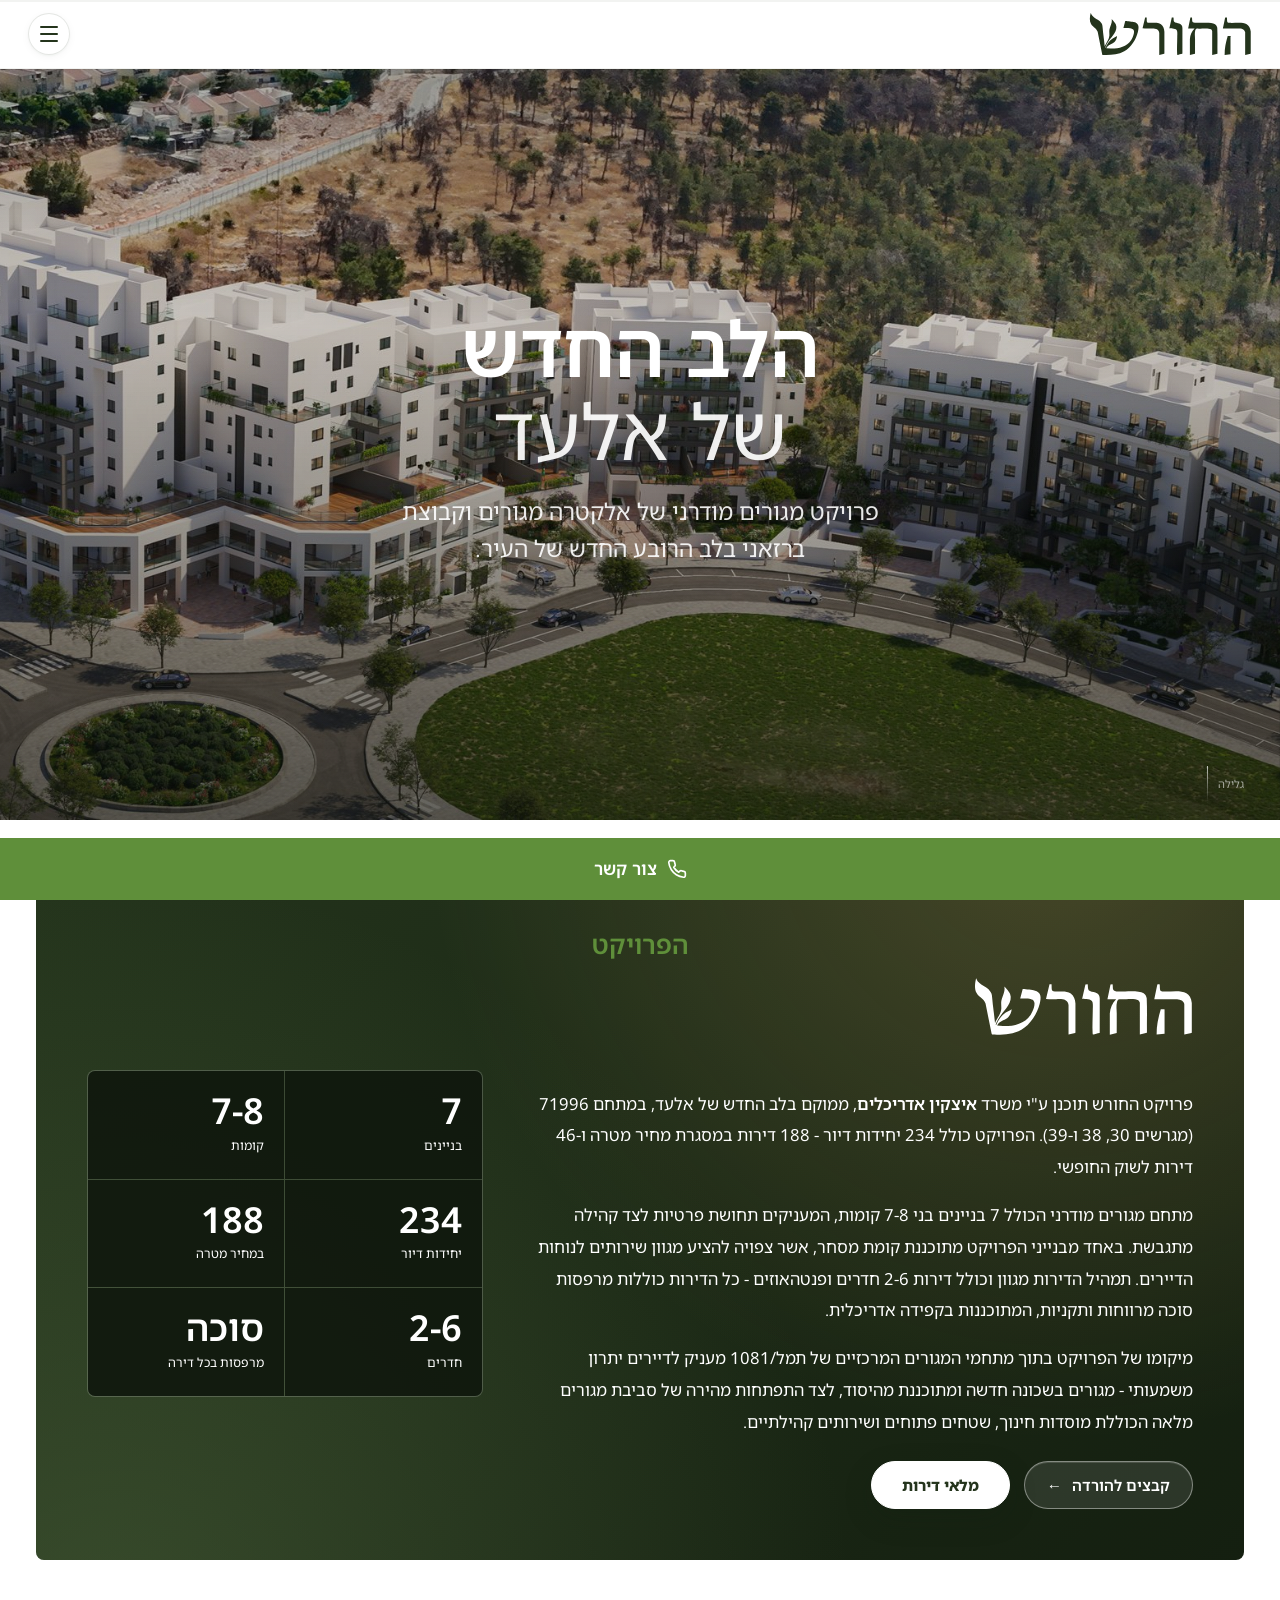
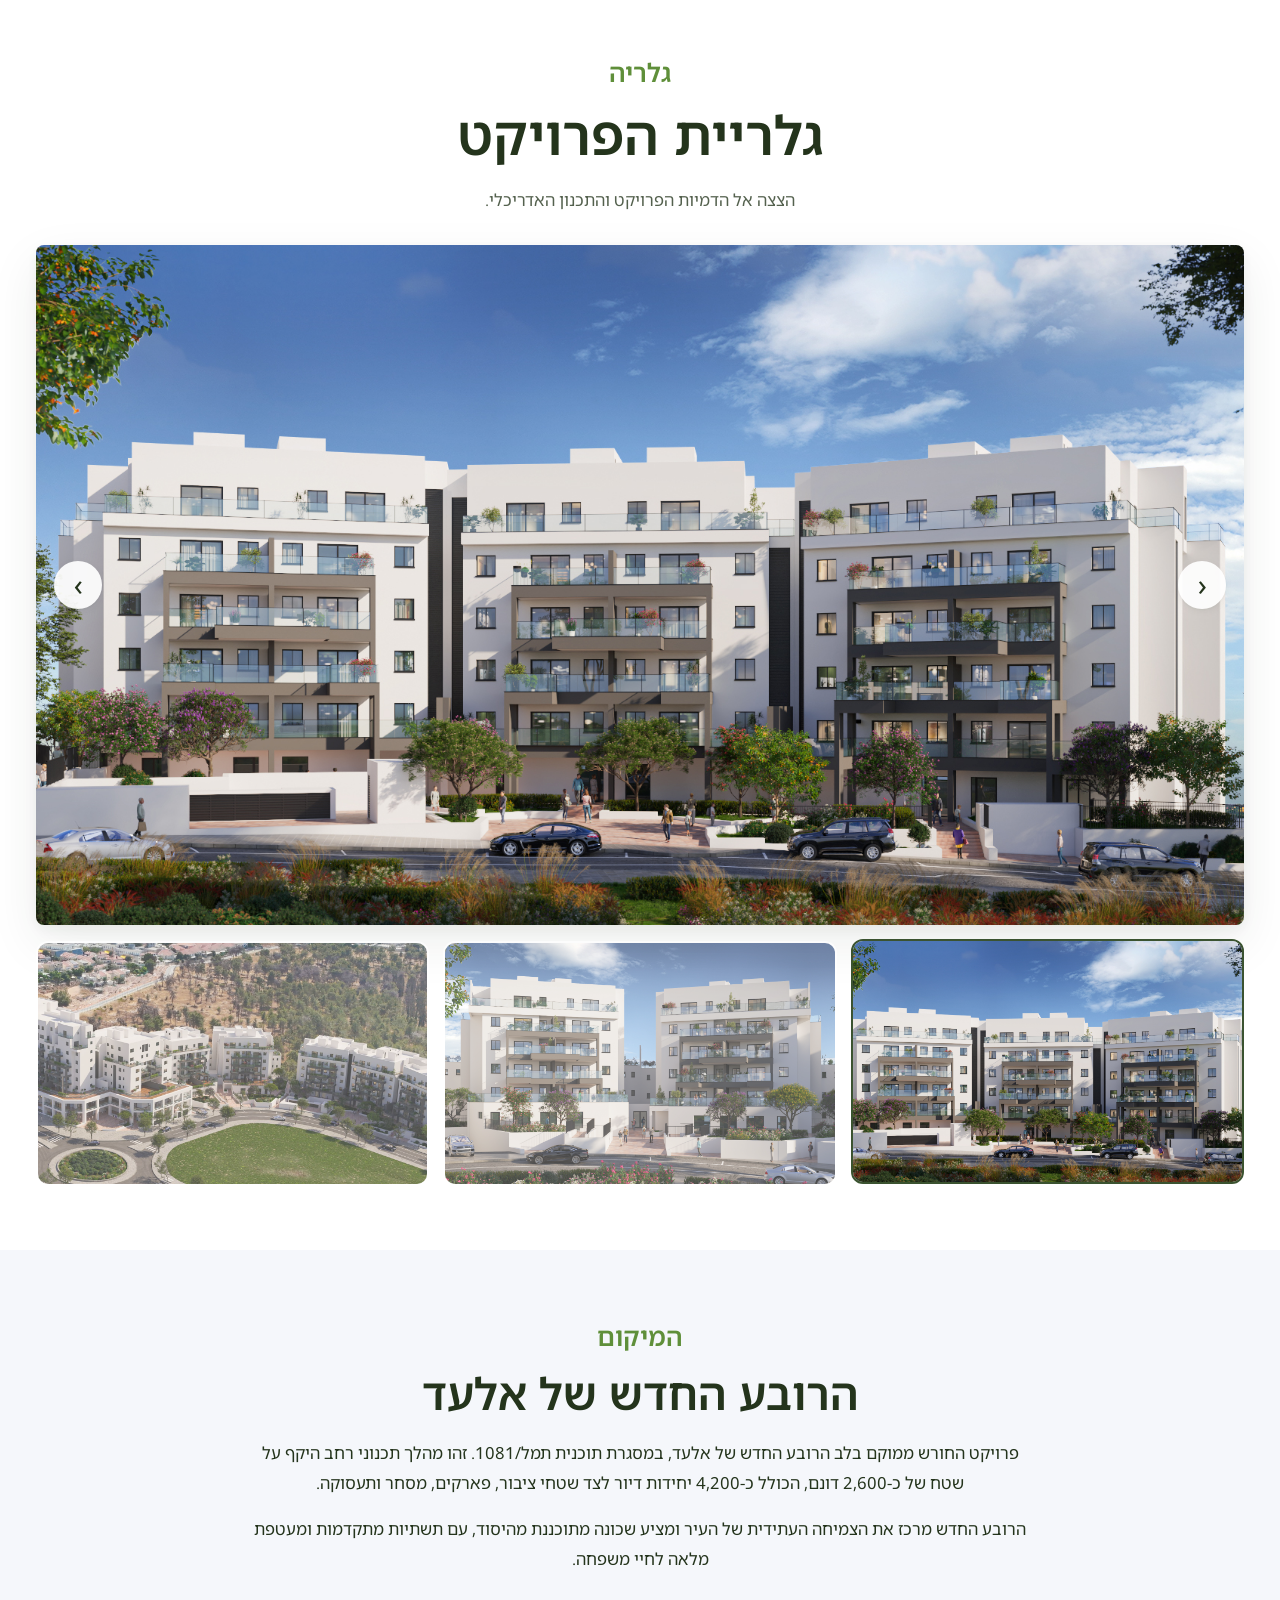
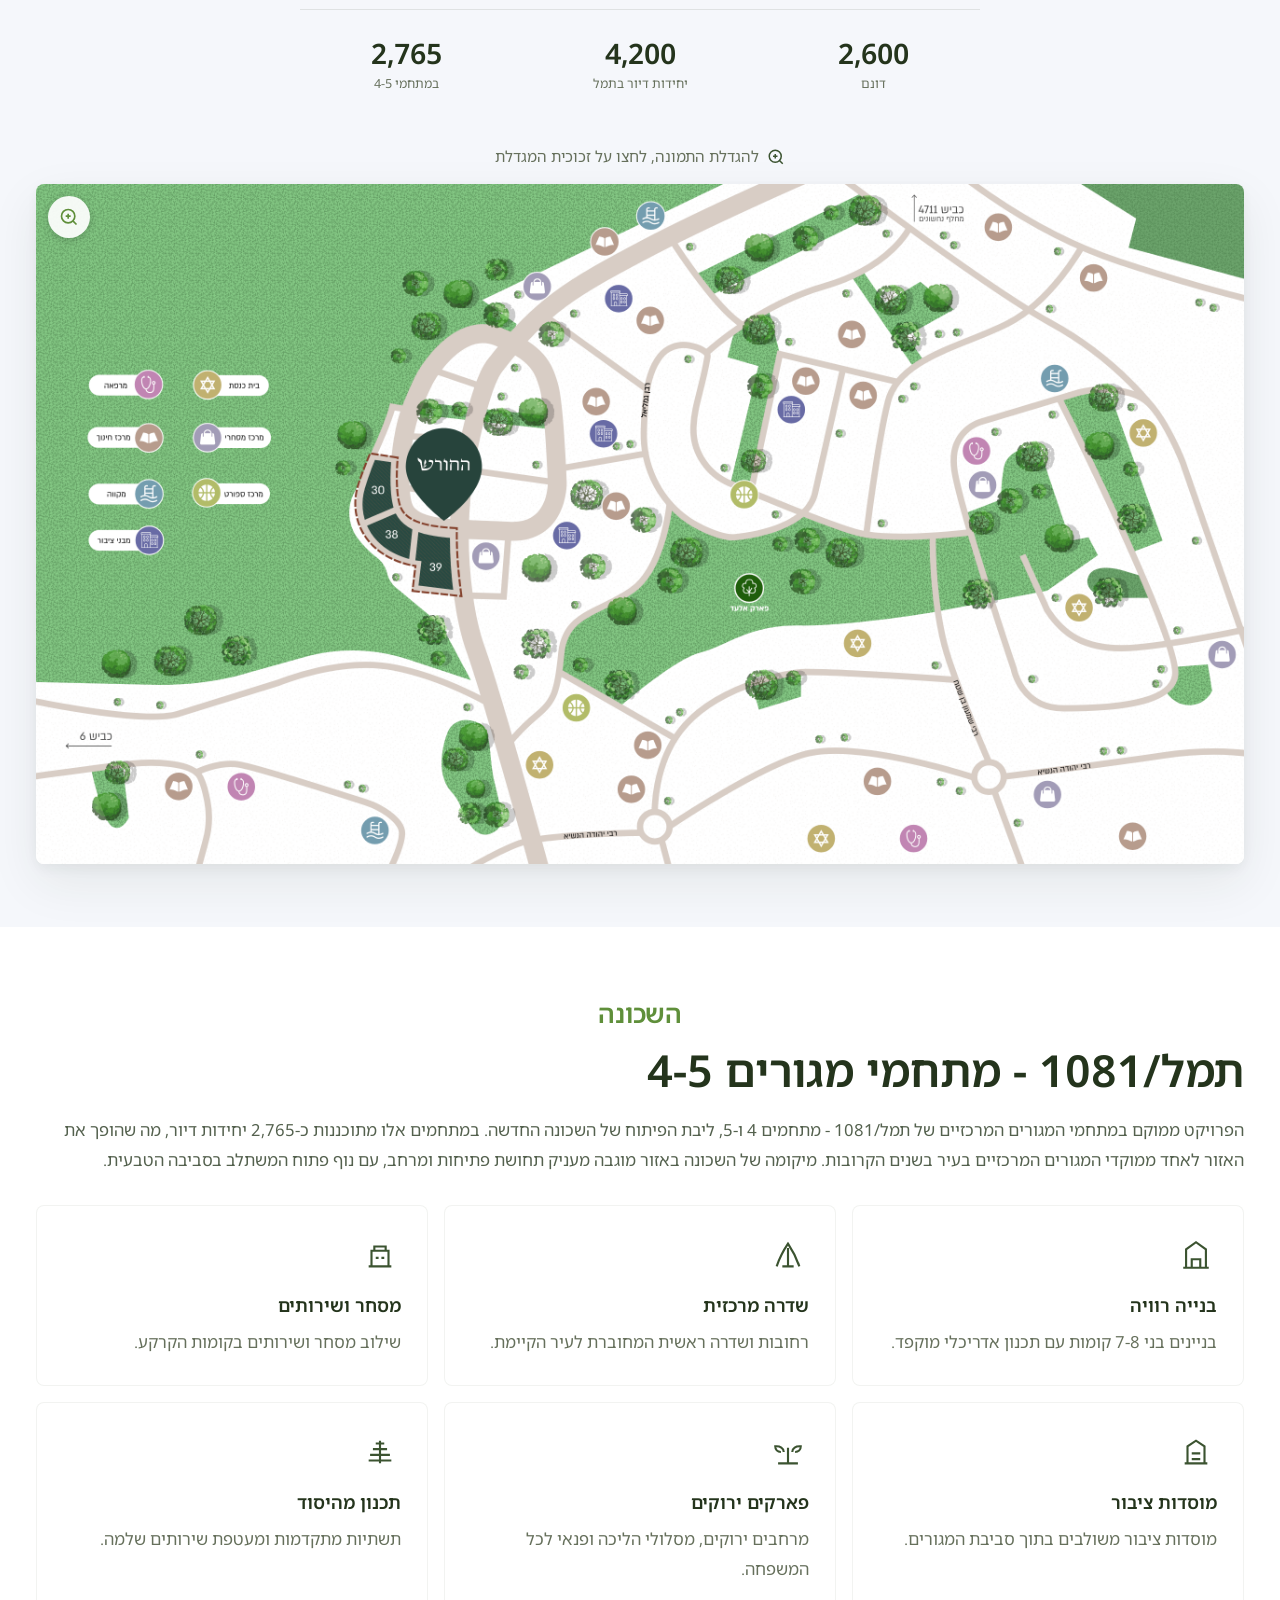
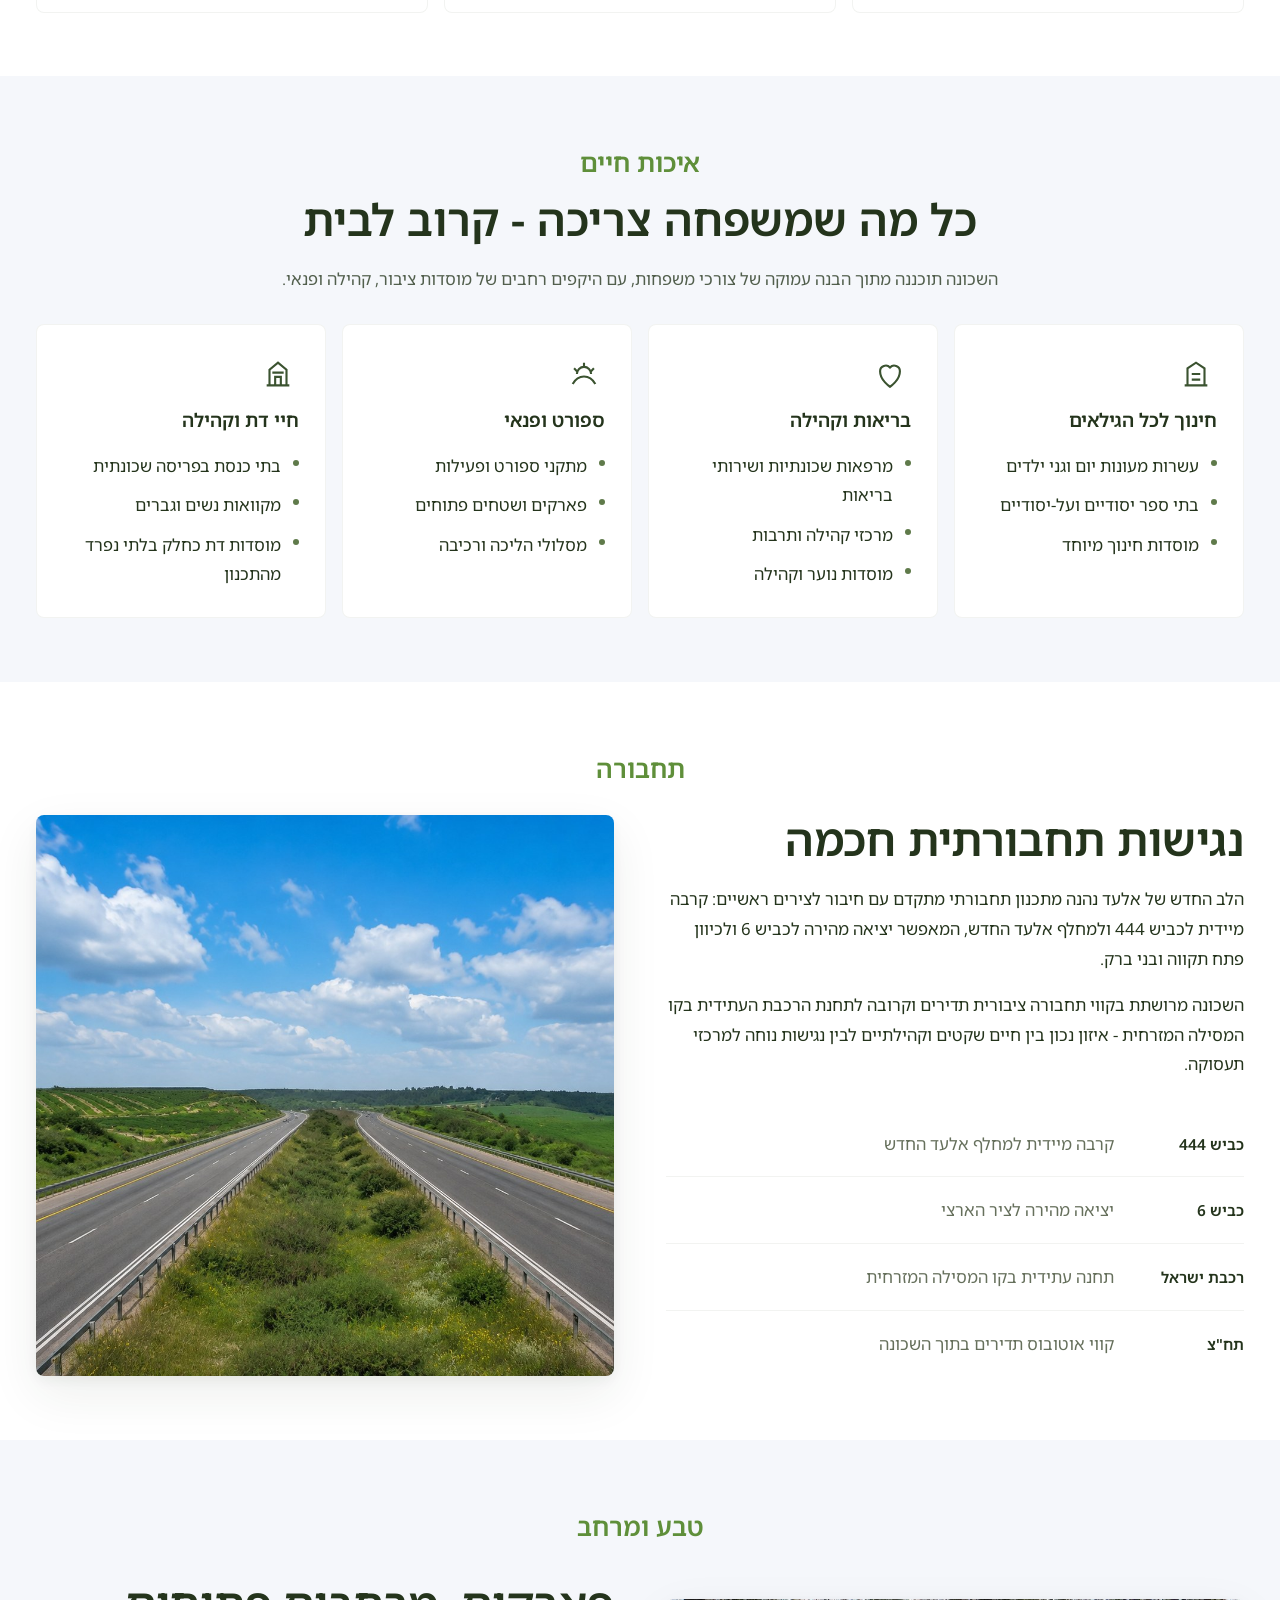
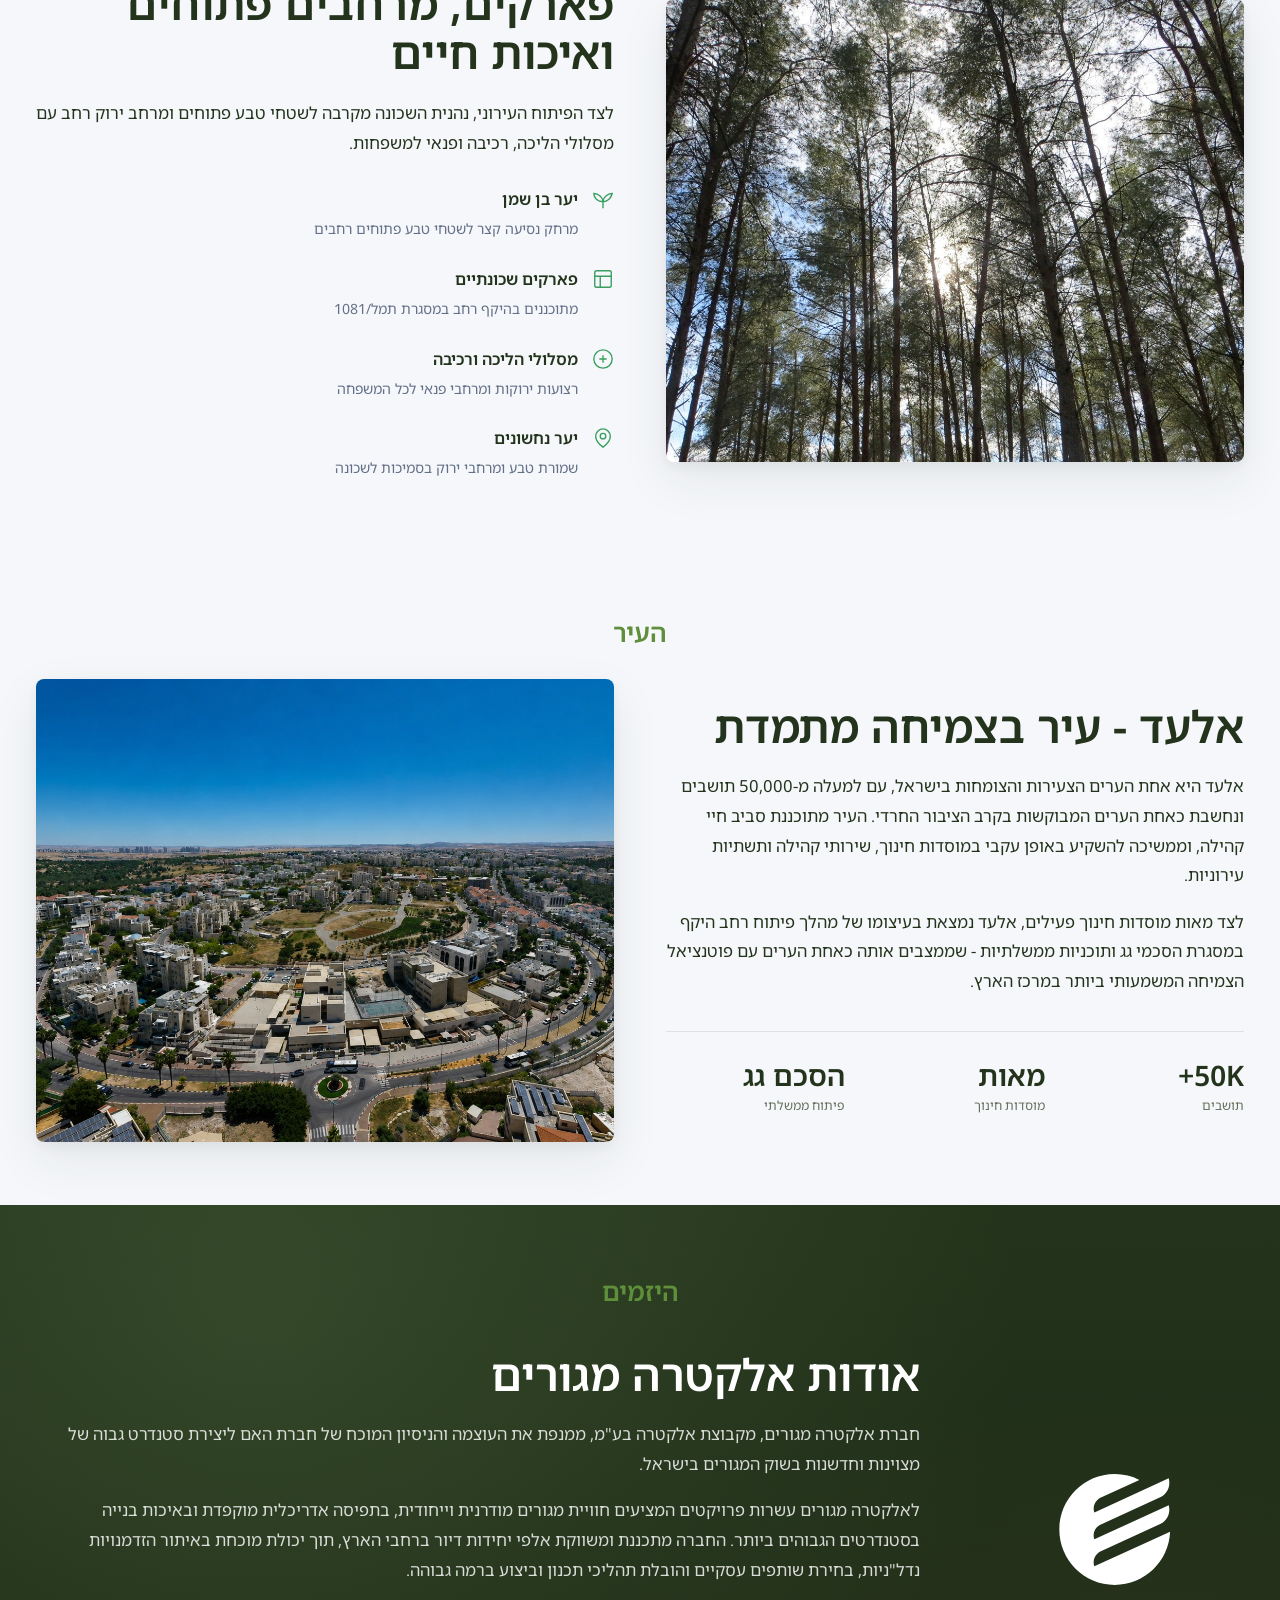
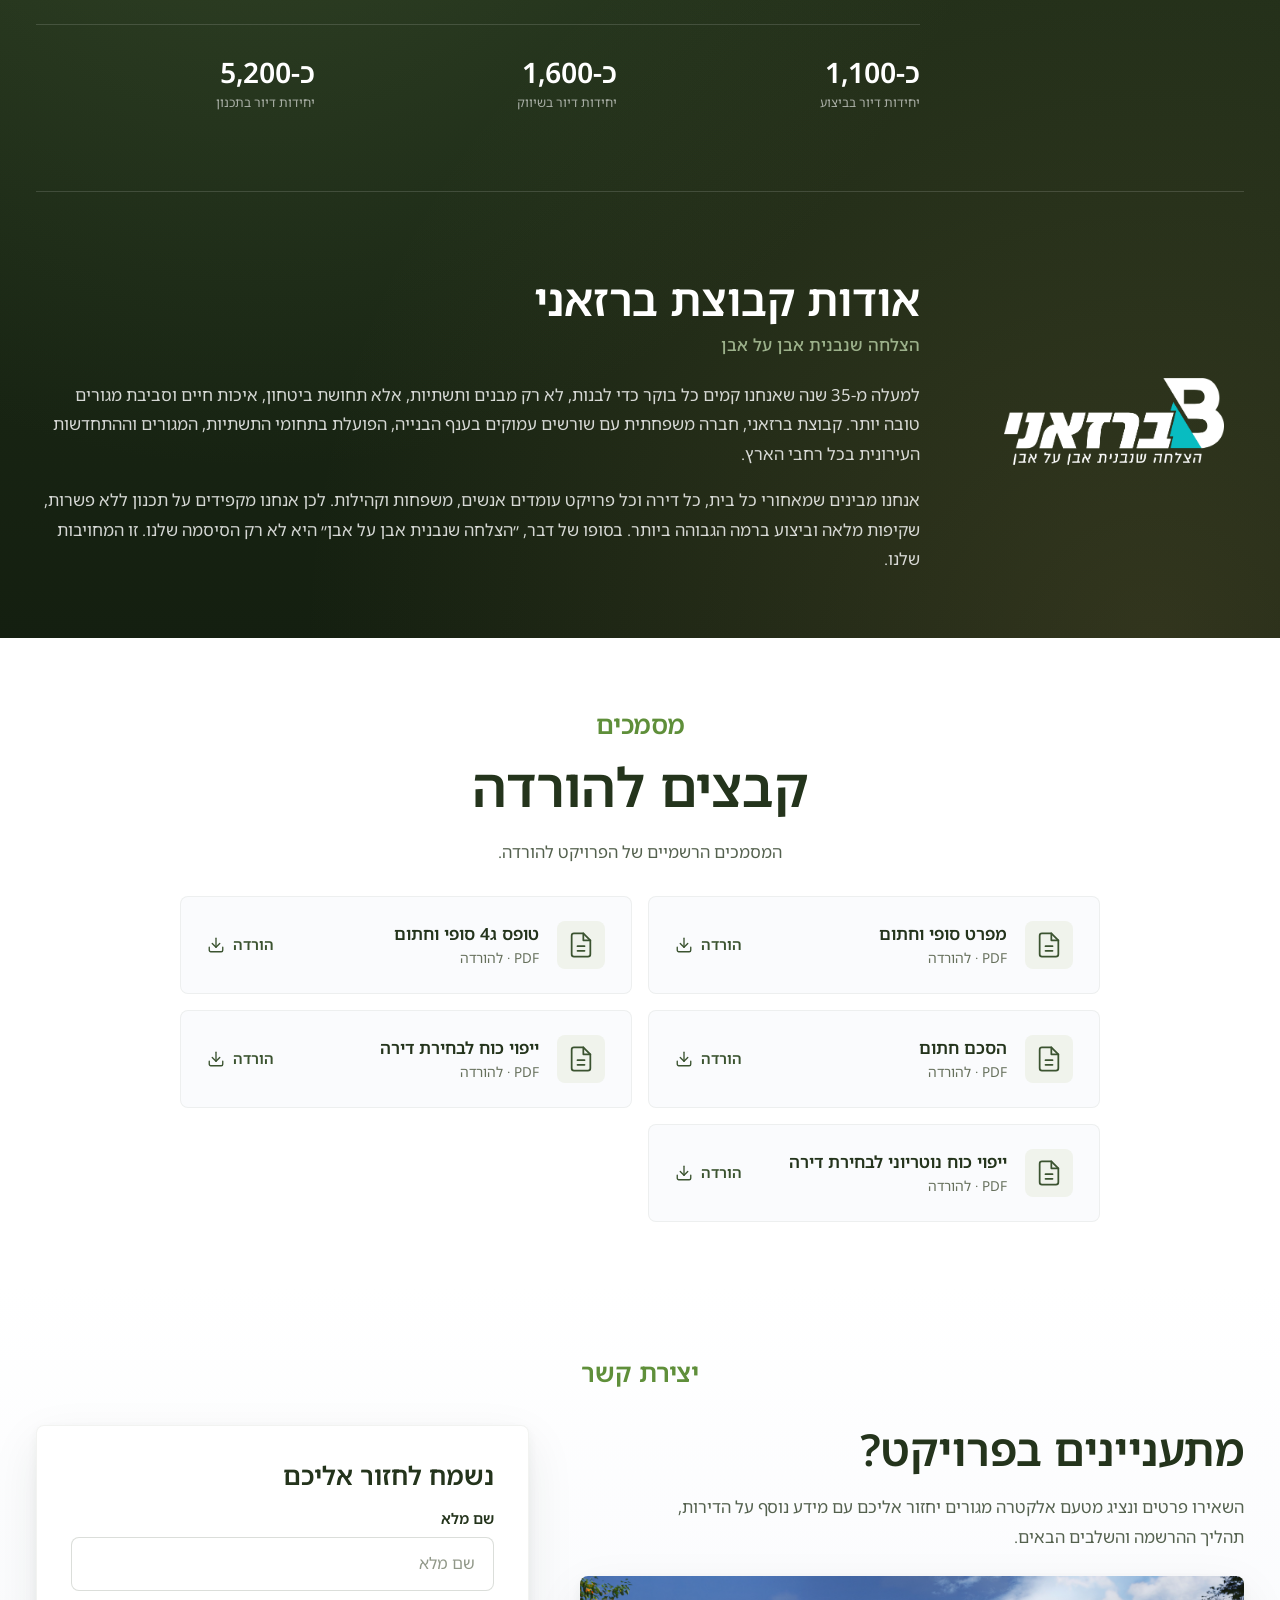
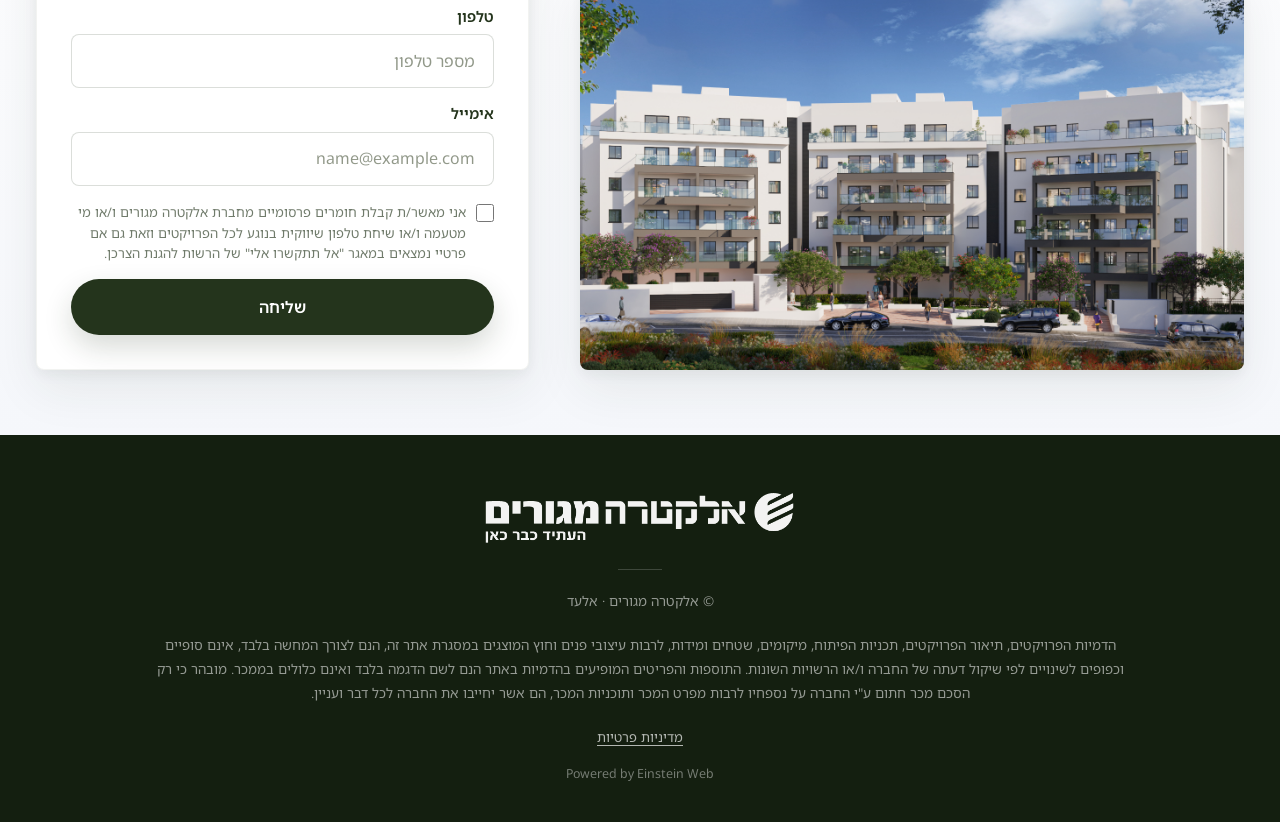
==== commit 53d6f1c0: "Merge branch 'main' into horesh-green" ====
--- a/wwwroot/index.html
+++ b/wwwroot/index.html
@@ -5,7 +5,7 @@
   <meta name="viewport" content="width=device-width, initial-scale=1.0">
   <title>אלקטרה מגורים · אלעד - הלב החדש של אלעד</title>
   <meta name="description" content="פרויקט אלקטרה מגורים בלב ההתרחבות החדשה של אלעד - מתחמי מגורים 4-5 בתמל/1081. 234 יחידות דיור, מהן 188 במחיר מטרה.">
-  <meta name="theme-color" content="#0a1d3f">
+  <meta name="theme-color" content="#24341c">
 
   <link rel="icon" type="image/svg+xml" href="assets/logo/electra-favicon.svg">
   <link rel="apple-touch-icon" href="assets/logo/electra-favicon.svg">
--- a/wwwroot/assets/css/style.css
+++ b/wwwroot/assets/css/style.css
@@ -1,5 +1,5 @@
 /* ==========================================================================
-   Electra Residences - Elad
+   HaHoresh - Elad (green palette)
    State-of-the-art Hebrew RTL real-estate site
    ========================================================================== */
 
@@ -8,24 +8,24 @@
   --off-white: #f5f7fb;
   --paper: #fafbfd;
   --cream: #f3ede2;
-  --gold: #b9985a;
-  --gold-soft: #d6c194;
-  --blue-50: #eef3fb;
-  --blue-100: #dde7f4;
-  --blue-200: #c2d2ea;
-  --blue-300: #91aed4;
-  --blue-500: #4a6fa5;
-  --blue-700: #1e3a6e;
-  --blue-800: #122a55;
-  --blue-900: #0a1d3f;
-  --blue-1000: #050f24;
-  --ink: #0a1d3f;
-  --muted: #5b6a82;
-  --line: rgba(18, 42, 85, 0.10);
-  --line-soft: rgba(18, 42, 85, 0.06);
-  --shadow-sm: 0 1px 2px rgba(10, 29, 63, 0.04), 0 2px 8px rgba(10, 29, 63, 0.04);
-  --shadow-md: 0 4px 14px rgba(10, 29, 63, 0.06), 0 18px 50px rgba(10, 29, 63, 0.08);
-  --shadow-lg: 0 10px 28px rgba(10, 29, 63, 0.10), 0 36px 90px rgba(10, 29, 63, 0.14);
+  --gold: #b49d81;
+  --gold-soft: #d3c3ad;
+  --blue-50: #f0f3ec;
+  --blue-100: #e2e8da;
+  --blue-200: #c9d4bd;
+  --blue-300: #9bb08a;
+  --blue-500: #5f7a4a;
+  --blue-700: #3b5330;
+  --blue-800: #2c4024;
+  --blue-900: #24341c;
+  --blue-1000: #141f10;
+  --ink: #24341c;
+  --muted: #66705c;
+  --line: rgba(36, 52, 28, 0.10);
+  --line-soft: rgba(36, 52, 28, 0.06);
+  --shadow-sm: 0 1px 2px rgba(36, 52, 28, 0.04), 0 2px 8px rgba(36, 52, 28, 0.04);
+  --shadow-md: 0 4px 14px rgba(36, 52, 28, 0.06), 0 18px 50px rgba(36, 52, 28, 0.08);
+  --shadow-lg: 0 10px 28px rgba(36, 52, 28, 0.10), 0 36px 90px rgba(36, 52, 28, 0.14);
   --ease: cubic-bezier(0.22, 0.61, 0.36, 1);
   --ease-out: cubic-bezier(0.16, 1, 0.3, 1);
   --container: 1280px;
@@ -75,7 +75,7 @@
   position: fixed;
   inset: 0 0 auto 0;
   height: 2px;
-  background: rgba(10, 29, 63, 0.06);
+  background: rgba(36, 52, 28, 0.06);
   z-index: 200;
 }
 .scroll-progress span {
@@ -100,14 +100,14 @@
 .site-header.is-scrolled {
   background: #ffffff;
   border-bottom-color: var(--line-soft);
-  box-shadow: 0 1px 0 rgba(10, 29, 63, 0.04);
+  box-shadow: 0 1px 0 rgba(36, 52, 28, 0.04);
 }
 .site-header.is-menu-open {
   background: rgba(255, 255, 255, 0.96);
   backdrop-filter: saturate(180%) blur(18px);
   -webkit-backdrop-filter: saturate(180%) blur(18px);
   border-bottom-color: var(--line-soft);
-  box-shadow: 0 12px 40px rgba(10, 29, 63, 0.12);
+  box-shadow: 0 12px 40px rgba(36, 52, 28, 0.12);
 }
 .site-header__inner {
   max-width: var(--container);
@@ -183,7 +183,7 @@
   width: 42px;
   height: 42px;
   border-radius: 50%;
-  border: 1px solid rgba(10, 29, 63, 0.12);
+  border: 1px solid rgba(36, 52, 28, 0.12);
   background: rgba(255, 255, 255, 0.92);
   color: var(--blue-900);
   align-items: center;
@@ -237,7 +237,7 @@
     background: rgba(255, 255, 255, 0.98);
     border: 1px solid var(--line-soft);
     border-radius: 18px;
-    box-shadow: 0 18px 60px rgba(10, 29, 63, 0.18);
+    box-shadow: 0 18px 60px rgba(36, 52, 28, 0.18);
     opacity: 0;
     visibility: hidden;
     transform: translateY(-8px) scale(0.98);
@@ -309,12 +309,12 @@
 .btn--primary {
   background: var(--blue-900);
   color: var(--white);
-  box-shadow: 0 6px 20px rgba(10, 29, 63, 0.20);
+  box-shadow: 0 6px 20px rgba(36, 52, 28, 0.20);
 }
 .btn--primary:hover {
   background: var(--blue-800);
   transform: translateY(-2px);
-  box-shadow: 0 12px 28px rgba(10, 29, 63, 0.28);
+  box-shadow: 0 12px 28px rgba(36, 52, 28, 0.28);
 }
 .btn--ghost {
   background: rgba(255, 255, 255, 0.10);
@@ -399,7 +399,7 @@
   inset: 0;
   z-index: -1;
   background:
-    linear-gradient(180deg, rgba(30, 90, 160, 0.45) 0%, rgba(30, 90, 160, 0.25) 40%, rgba(20, 60, 130, 0.55) 100%);
+    linear-gradient(180deg, rgba(18, 22, 18, 0.38) 0%, rgba(18, 22, 18, 0.18) 40%, rgba(12, 16, 12, 0.62) 100%);
 }
 .hero__grain {
   position: absolute;
@@ -471,7 +471,7 @@
   position: absolute;
   inset: auto 0 0 0;
   z-index: 2;
-  background: linear-gradient(180deg, transparent, rgba(5, 15, 36, 0.5));
+  background: linear-gradient(180deg, transparent, rgba(20, 31, 16, 0.5));
   padding-bottom: 30px;
 }
 .hero__strip-inner {
@@ -559,7 +559,7 @@
   justify-content: center;
   align-items: center;
   gap: 12px;
-  color: #0080c4;
+  color: #5f8f3a;
   font-size: 11.5px;
   font-weight: 600;
   letter-spacing: 0;
@@ -570,7 +570,7 @@
 .eyebrow::before {
   display: none;
 }
-.eyebrow--light { color: #0080c4; }
+.eyebrow--light { color: #5f8f3a; }
 
 .heading {
   font-family: 'Noto Sans Hebrew', Arial, sans-serif;
@@ -604,7 +604,7 @@
   font-size: clamp(1.08rem, 1.45vw, 1.22rem);
   font-weight: 400;
   line-height: 1.75;
-  color: rgba(10, 29, 63, 0.78);
+  color: rgba(36, 52, 28, 0.78);
   margin-top: 18px;
   max-width: 740px;
 }
@@ -794,7 +794,7 @@
   z-index: -1;
   background:
     radial-gradient(circle at 85% -10%, rgba(185, 152, 90, 0.28), transparent 50%),
-    radial-gradient(circle at 5% 110%, rgba(74, 111, 165, 0.4), transparent 55%);
+    radial-gradient(circle at 5% 110%, rgba(95, 122, 74, 0.4), transparent 55%);
   pointer-events: none;
 }
 .featured::after {
@@ -807,7 +807,7 @@
 }
 
 .featured__head { margin-bottom: 48px; }
-.featured__head .eyebrow { color: #0080c4; }
+.featured__head .eyebrow { color: #5f8f3a; }
 .featured__head .heading { color: var(--white); margin-top: 6px; }
 
 .featured__grid {
@@ -831,14 +831,14 @@
   border: 1px solid rgba(255, 255, 255, 0.10);
 }
 .featured-stats li {
-  background: rgba(3, 10, 30, 0.88);
+  background: rgba(12, 20, 10, 0.88);
   padding: 24px 22px;
   display: flex;
   flex-direction: column;
   gap: 6px;
   transition: background 0.3s var(--ease);
 }
-.featured-stats li:hover { background: rgba(3, 10, 30, 0.98); }
+.featured-stats li:hover { background: rgba(12, 20, 10, 0.98); }
 .featured-stats li .num {
   font-family: 'Noto Sans Hebrew', Arial, sans-serif;
   font-size: clamp(1.6rem, 2.8vw, 2.3rem);
@@ -1214,7 +1214,7 @@
 .lightbox {
   position: fixed;
   inset: 0;
-  background: rgba(5, 15, 36, 0.94);
+  background: rgba(20, 31, 16, 0.94);
   display: flex;
   align-items: center;
   justify-content: center;
@@ -1289,7 +1289,7 @@
   position: absolute;
   inset: 0;
   background:
-    radial-gradient(circle at 20% 10%, rgba(74, 111, 165, 0.30), transparent 55%),
+    radial-gradient(circle at 20% 10%, rgba(95, 122, 74, 0.30), transparent 55%),
     radial-gradient(circle at 90% 100%, rgba(185, 152, 90, 0.18), transparent 55%);
   pointer-events: none;
 }
@@ -1441,7 +1441,7 @@
   background: var(--blue-900) !important;
   color: var(--white) !important;
   border-color: transparent !important;
-  box-shadow: 0 6px 20px rgba(10, 29, 63, 0.20) !important;
+  box-shadow: 0 6px 20px rgba(36, 52, 28, 0.20) !important;
   backdrop-filter: none !important;
   padding: 16px 40px !important;
   border-radius: 999px !important;
@@ -1485,8 +1485,8 @@
   margin-bottom: 8px;
 }
 .inventory-hero__back {
-  background: #0080c4 !important;
-  border-color: #0080c4 !important;
+  background: #5f8f3a !important;
+  border-color: #5f8f3a !important;
   color: #ffffff !important;
   box-shadow: none !important;
   border-radius: 50px !important;
@@ -1681,8 +1681,8 @@
 .site-header__cta,
 .site-header:not(.is-scrolled):not(.is-menu-open) .site-header__cta,
 .inventory-page .site-header__cta {
-  background: #0080c4 !important;
-  border-color: #0080c4 !important;
+  background: #5f8f3a !important;
+  border-color: #5f8f3a !important;
   color: #ffffff !important;
   box-shadow: none !important;
   backdrop-filter: none !important;
@@ -1706,7 +1706,7 @@
 .site-header__cta:hover,
 .site-header:not(.is-scrolled):not(.is-menu-open) .site-header__cta:hover,
 .inventory-page .site-header__cta:hover {
-  background: #006aa8 !important;
+  background: #4b7530 !important;
   color: #ffffff !important;
   transform: translateY(-1px);
 }
@@ -1718,7 +1718,7 @@
 
 .hero__overlay {
   background:
-    linear-gradient(180deg, rgba(30, 90, 160, 0.45) 0%, rgba(30, 90, 160, 0.25) 40%, rgba(20, 60, 130, 0.55) 100%);
+    linear-gradient(180deg, rgba(18, 22, 18, 0.38) 0%, rgba(18, 22, 18, 0.18) 40%, rgba(12, 16, 12, 0.62) 100%);
 }
 
 .hero__inner {
@@ -1822,7 +1822,7 @@
   transition: background 0.2s;
 }
 .map-zoom-btn:hover { background: #fff; }
-.map-zoom-btn svg { width: 20px; height: 20px; color: #0080c4; }
+.map-zoom-btn svg { width: 20px; height: 20px; color: #5f8f3a; }
 .map-modal {
   padding: 0;
   border: none;
@@ -1918,7 +1918,7 @@
   letter-spacing: 0;
   margin-bottom: 14px;
   text-transform: none;
-  color: #0080c4 !important;
+  color: #5f8f3a !important;
   justify-content: center;
 }
 
@@ -2056,7 +2056,7 @@
   color: var(--blue-900);
   font-weight: 800;
   padding-inline: 30px;
-  box-shadow: 0 10px 28px rgba(5, 15, 36, 0.22);
+  box-shadow: 0 10px 28px rgba(20, 31, 16, 0.22);
 }
 
 .featured-download-link--inventory:hover {
@@ -2283,7 +2283,7 @@
 
 .contact-section__copy .body-text {
   max-width: 570px;
-  color: rgba(10, 29, 63, 0.78);
+  color: rgba(36, 52, 28, 0.78);
 }
 
 .contact-section__media {
@@ -2337,7 +2337,7 @@
   width: 100%;
   min-height: 54px;
   padding: 0 18px;
-  border: 1px solid rgba(18, 42, 85, 0.16);
+  border: 1px solid rgba(36, 52, 28, 0.16);
   border-radius: 8px;
   background: var(--white);
   color: var(--blue-900);
@@ -2351,11 +2351,11 @@
 
 .contact-field input:focus {
   border-color: var(--blue-700);
-  box-shadow: 0 0 0 4px rgba(74, 111, 165, 0.13);
+  box-shadow: 0 0 0 4px rgba(95, 122, 74, 0.13);
 }
 
 .contact-field input::placeholder {
-  color: rgba(91, 106, 130, 0.72);
+  color: rgba(102, 112, 92, 0.72);
   text-align: right;
 }
 
@@ -2371,13 +2371,13 @@
   width: 18px;
   height: 18px;
   margin-top: 2px;
-  accent-color: #0080c4;
+  accent-color: #5f8f3a;
   cursor: pointer;
 }
 .contact-consent span {
   font-size: 0.82rem;
   line-height: 1.55;
-  color: rgba(10, 29, 63, 0.65);
+  color: rgba(36, 52, 28, 0.65);
 }
 
 .contact-submit {
@@ -2387,14 +2387,14 @@
   color: var(--white);
   font-size: 1rem;
   font-weight: 600;
-  box-shadow: 0 12px 28px rgba(10, 29, 63, 0.18);
+  box-shadow: 0 12px 28px rgba(36, 52, 28, 0.18);
   transition: background 0.2s var(--ease), transform 0.2s var(--ease), box-shadow 0.2s var(--ease);
 }
 
 .contact-submit:hover {
   background: var(--blue-800);
   transform: translateY(-1px);
-  box-shadow: 0 16px 34px rgba(10, 29, 63, 0.24);
+  box-shadow: 0 16px 34px rgba(36, 52, 28, 0.24);
 }
 
 .contact-submit:disabled {
@@ -2538,7 +2538,7 @@
     flex: 0 0 auto;
     background: rgba(255, 255, 255, 0.95);
     border-radius: 12px;
-    box-shadow: 0 6px 18px rgba(5, 15, 36, 0.16);
+    box-shadow: 0 6px 18px rgba(20, 31, 16, 0.16);
   }
 
   /* Match the inventory page logo to the home page (override desktop width) */
@@ -2594,7 +2594,7 @@
     background: rgba(255, 255, 255, 0.98);
     border: 1px solid var(--line-soft);
     border-radius: 8px;
-    box-shadow: 0 18px 60px rgba(10, 29, 63, 0.18);
+    box-shadow: 0 18px 60px rgba(36, 52, 28, 0.18);
     opacity: 0;
     visibility: hidden;
     transform: translateY(-8px) scale(0.98);
@@ -2646,7 +2646,7 @@
   }
 
   .site-header {
-    background: rgba(5, 15, 36, 0.18);
+    background: rgba(20, 31, 16, 0.18);
     border-bottom-color: rgba(255, 255, 255, 0.12);
     backdrop-filter: saturate(160%) blur(12px);
     -webkit-backdrop-filter: saturate(160%) blur(12px);
@@ -2711,7 +2711,7 @@
     background: rgba(255, 255, 255, 0.95);
     border-color: rgba(255, 255, 255, 0.95);
     color: var(--blue-900);
-    box-shadow: 0 6px 18px rgba(5, 15, 36, 0.16);
+    box-shadow: 0 6px 18px rgba(20, 31, 16, 0.16);
     backdrop-filter: none;
   }
 
@@ -2870,7 +2870,7 @@
   gap: 10px;
   padding: 16px 24px;
   padding-bottom: calc(16px + env(safe-area-inset-bottom, 0px));
-  background: #0080c4;
+  background: #5f8f3a;
   color: #ffffff;
   font-weight: 600;
   font-size: 1.08rem;
@@ -2879,7 +2879,7 @@
   transition: opacity 0.3s var(--ease), visibility 0.3s var(--ease), transform 0.3s var(--ease), background 0.25s var(--ease);
 }
 .sticky-cta:hover {
-  background: #006aa8;
+  background: #4b7530;
 }
 .sticky-cta svg {
   width: 20px;
